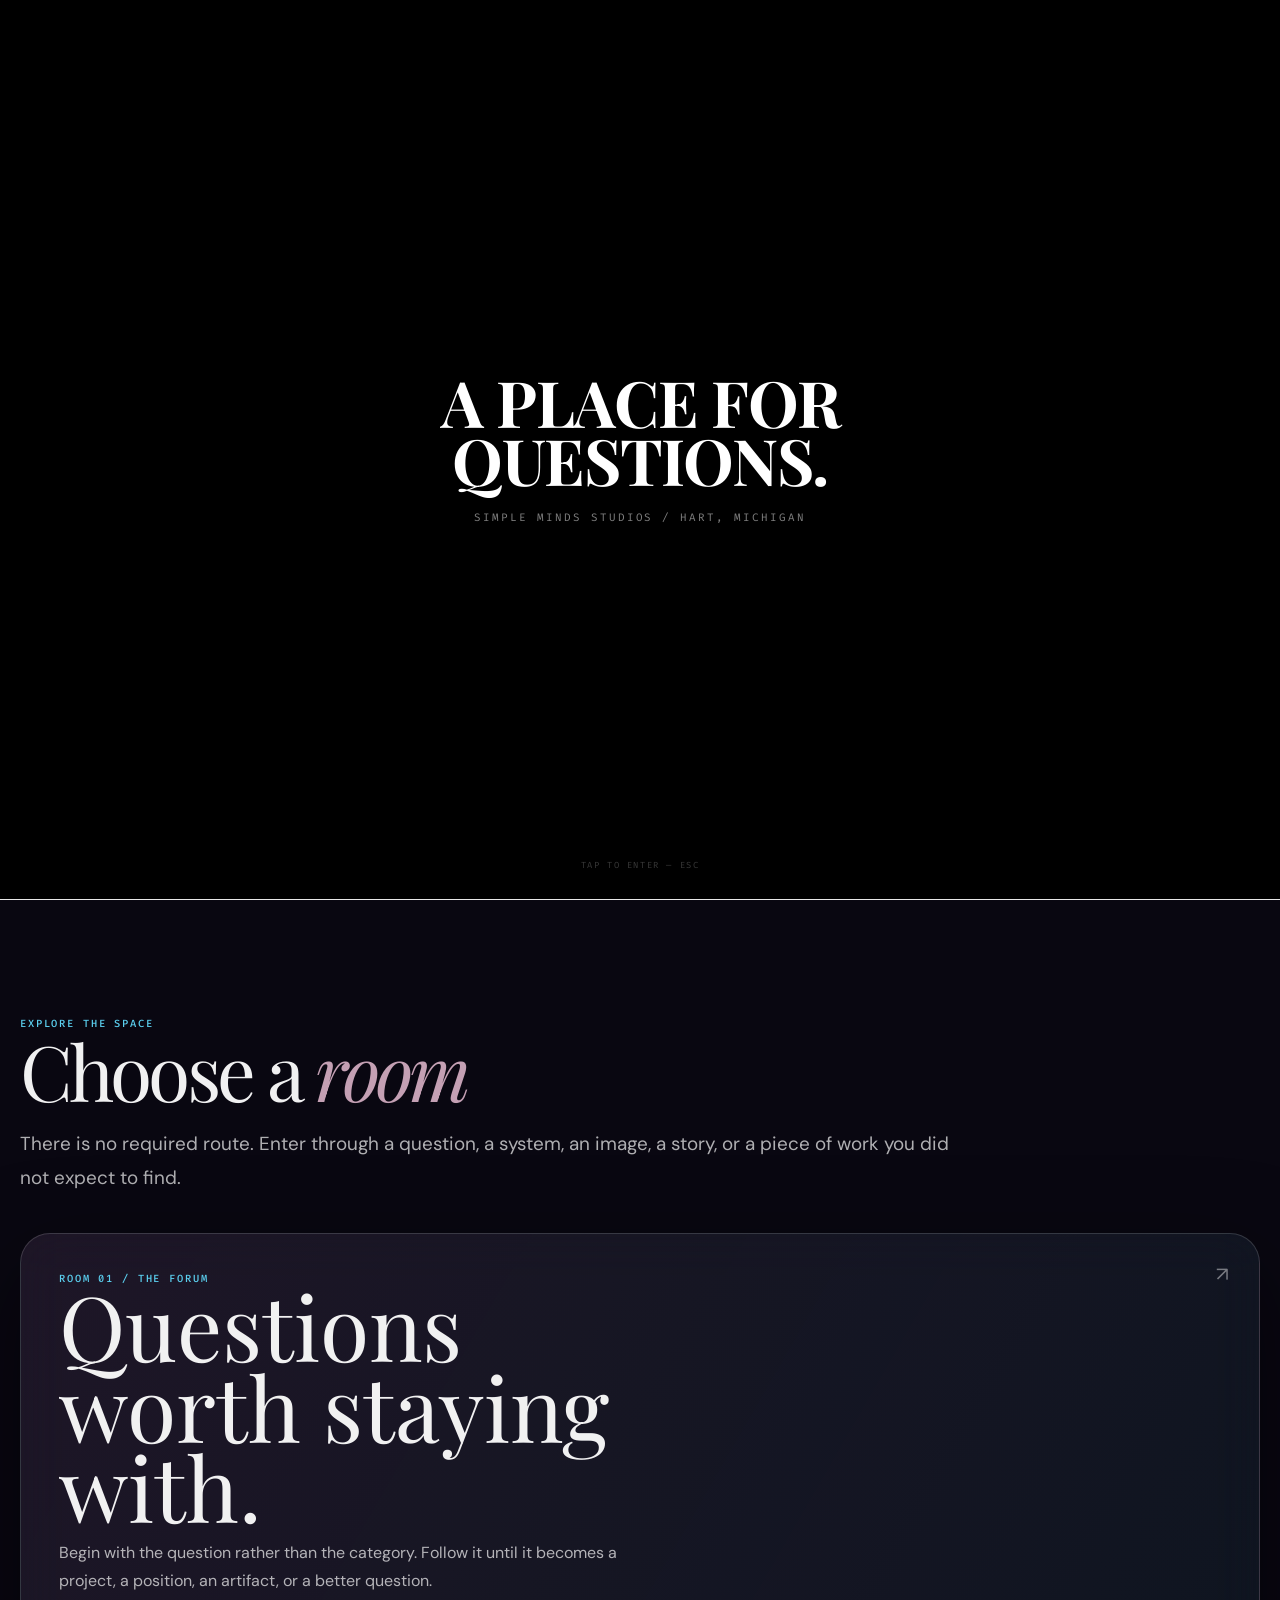
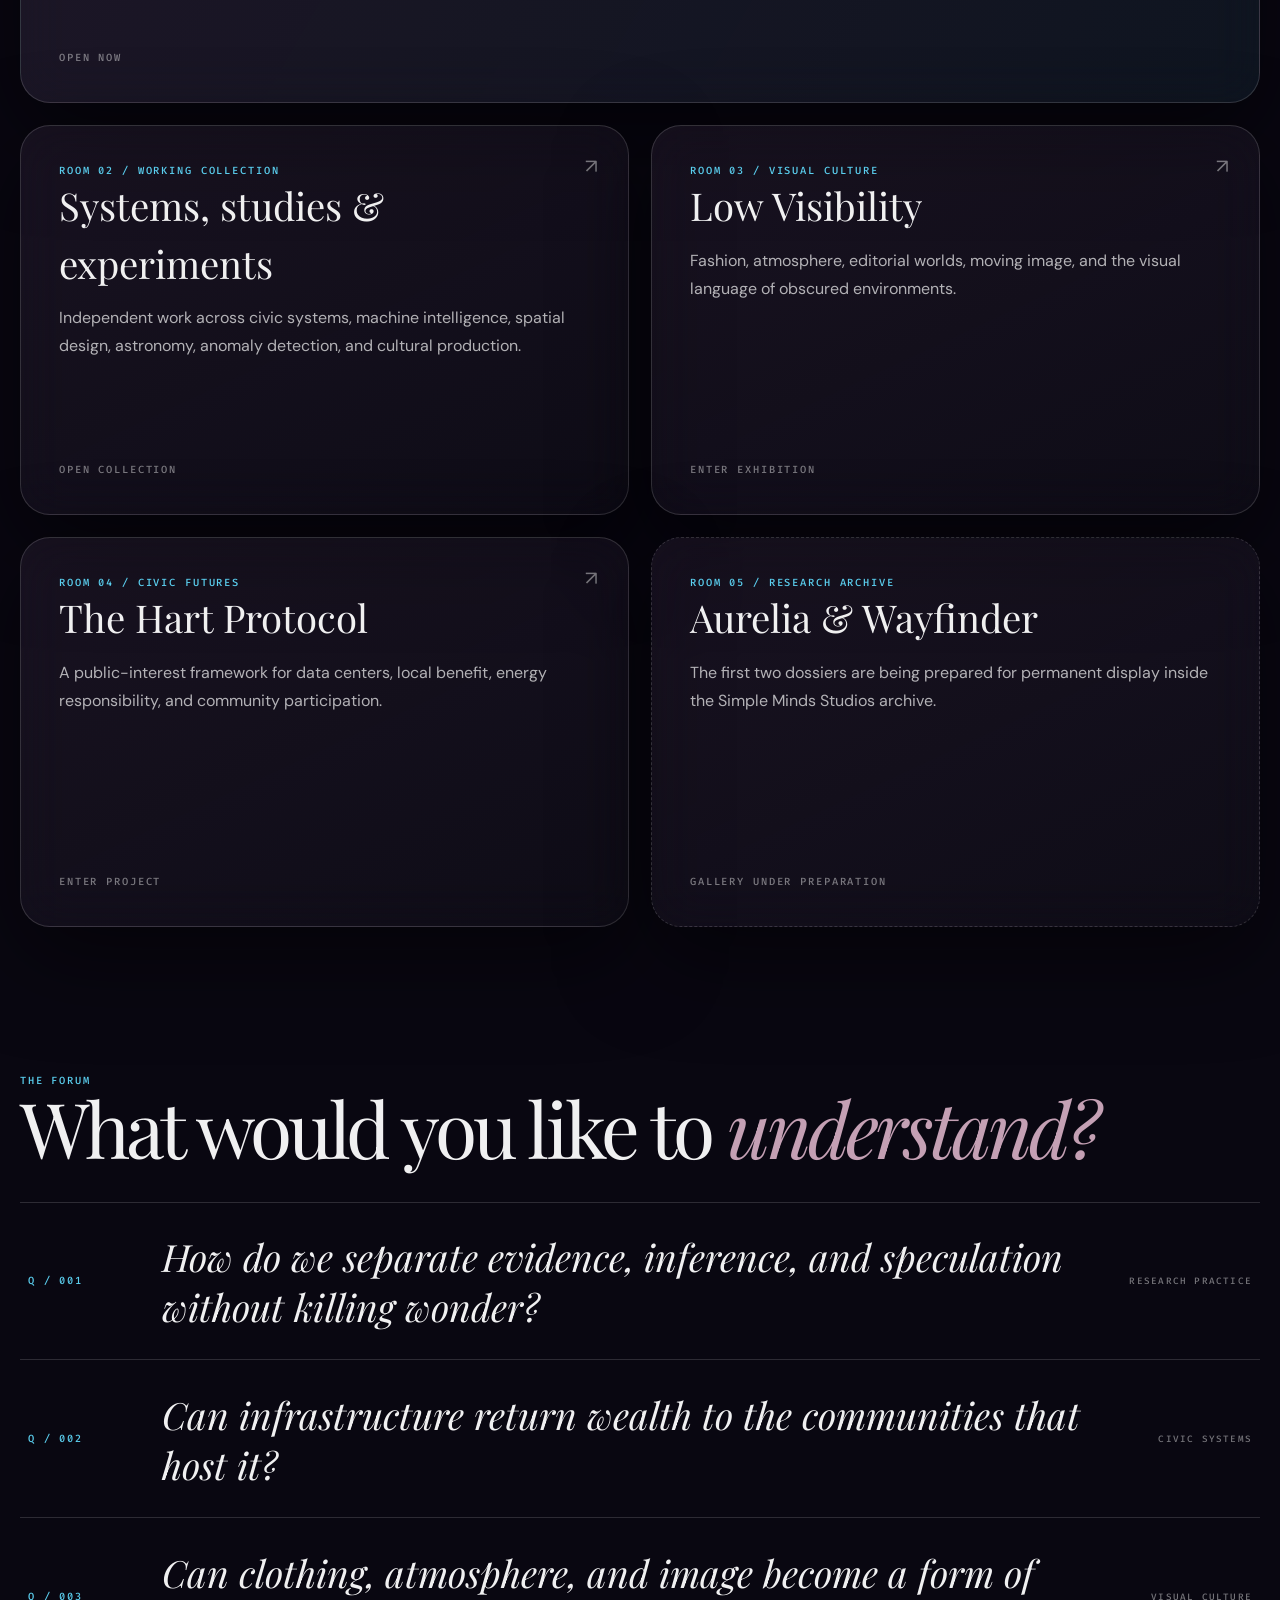
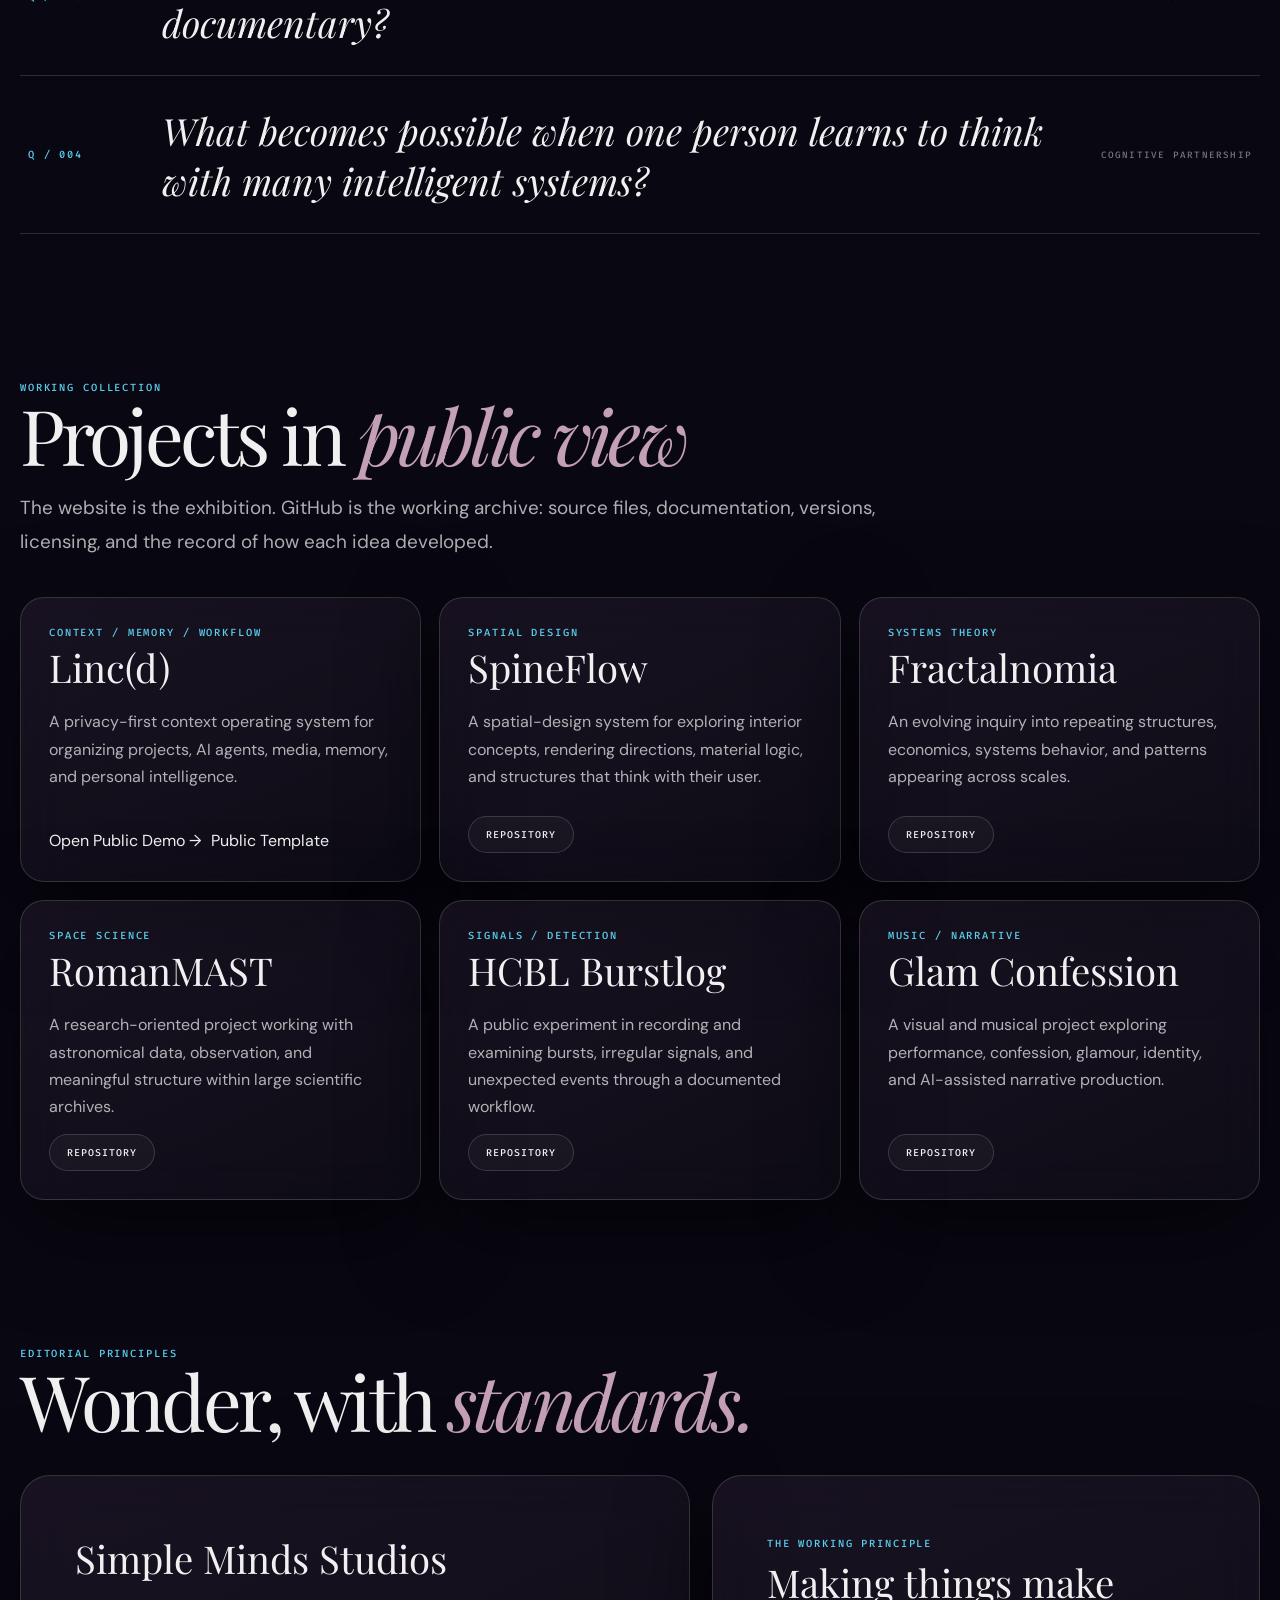
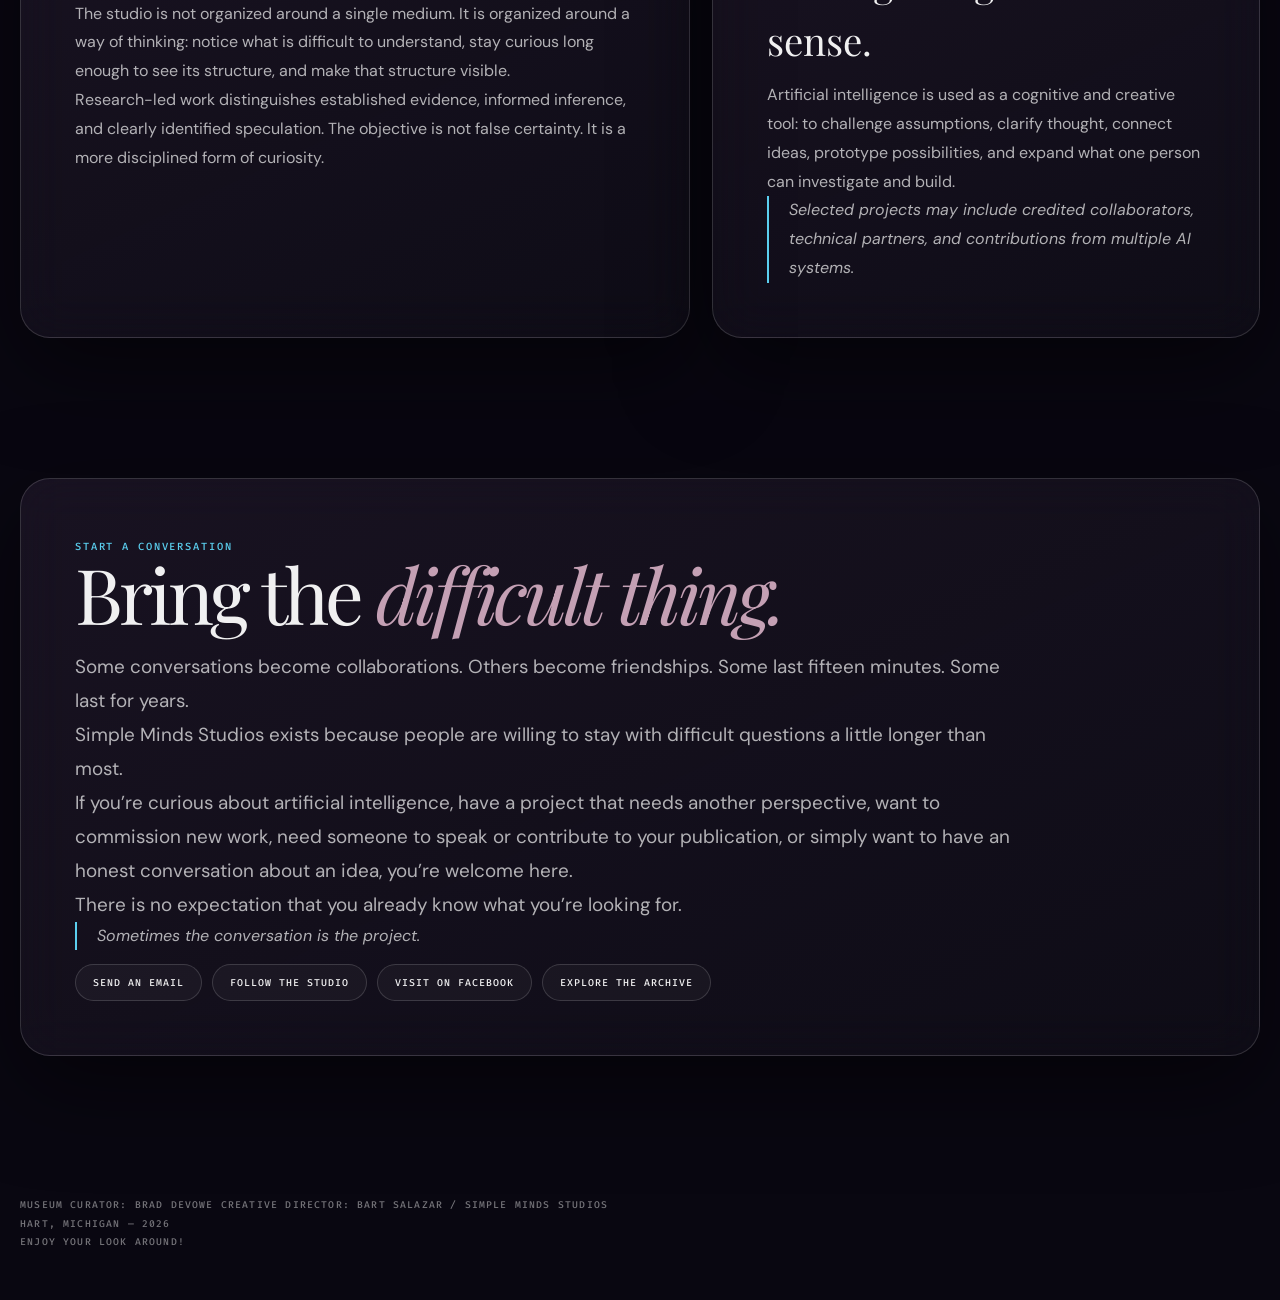
==== index.html @ 69ee6ad1 "Update index.html with new content and structure" ====
<!DOCTYPE html>
<html lang="en">
<head><style>
@font-face {
  font-family: "Optimistic";
  font-style: normal;
  font-weight: 400 600;
  font-display: swap;
  src: url("/fonts/OptimisticAI_VF_Optimized.woff2") format("woff2");
}
@font-face {
  font-family: "Optimistic Mono";
  font-style: normal;
  font-weight: 400;
  font-display: swap;
  src: url("/fonts/OptimisticMono_W_TextRegular.woff2") format("woff2");
}
:where(html) {
  font-family: "Optimistic", system-ui, sans-serif;
}
:where(code, pre, kbd, samp) {
  font-family: "Optimistic Mono", ui-monospace, monospace;
}
</style>
  <meta charset="UTF-8">
  <meta name="viewport" content="width=device-width, initial-scale=1">
  <title>Simple Minds Studios — An Environment for Asking Questions</title>
  <style>*,:after,:before{--tw-border-spacing-x:0;--tw-border-spacing-y:0;--tw-translate-x:0;--tw-translate-y:0;--tw-rotate:0;--tw-skew-x:0;--tw-skew-y:0;--tw-scale-x:1;--tw-scale-y:1;--tw-pan-x: ;--tw-pan-y: ;--tw-pinch-zoom: ;--tw-scroll-snap-strictness:proximity;--tw-gradient-from-position: ;--tw-gradient-via-position: ;--tw-gradient-to-position: ;--tw-ordinal: ;--tw-slashed-zero: ;--tw-numeric-figure: ;--tw-numeric-spacing: ;--tw-numeric-fraction: ;--tw-ring-inset: ;--tw-ring-offset-width:0px;--tw-ring-offset-color:#fff;--tw-ring-color:rgba(59,130,246,.5);--tw-ring-offset-shadow:0 0 #0000;--tw-ring-shadow:0 0 #0000;--tw-shadow:0 0 #0000;--tw-shadow-colored:0 0 #0000;--tw-blur: ;--tw-brightness: ;--tw-contrast: ;--tw-grayscale: ;--tw-hue-rotate: ;--tw-invert: ;--tw-saturate: ;--tw-sepia: ;--tw-drop-shadow: ;--tw-backdrop-blur: ;--tw-backdrop-brightness: ;--tw-backdrop-contrast: ;--tw-backdrop-grayscale: ;--tw-backdrop-hue-rotate: ;--tw-backdrop-invert: ;--tw-backdrop-opacity: ;--tw-backdrop-saturate: ;--tw-backdrop-sepia: ;--tw-contain-size: ;--tw-contain-layout: ;--tw-contain-paint: ;--tw-contain-style: }::backdrop{--tw-border-spacing-x:0;--tw-border-spacing-y:0;--tw-translate-x:0;--tw-translate-y:0;--tw-rotate:0;--tw-skew-x:0;--tw-skew-y:0;--tw-scale-x:1;--tw-scale-y:1;--tw-pan-x: ;--tw-pan-y: ;--tw-pinch-zoom: ;--tw-scroll-snap-strictness:proximity;--tw-gradient-from-position: ;--tw-gradient-via-position: ;--tw-gradient-to-position: ;--tw-ordinal: ;--tw-slashed-zero: ;--tw-numeric-figure: ;--tw-numeric-spacing: ;--tw-numeric-fraction: ;--tw-ring-inset: ;--tw-ring-offset-width:0px;--tw-ring-offset-color:#fff;--tw-ring-color:rgba(59,130,246,.5);--tw-ring-offset-shadow:0 0 #0000;--tw-ring-shadow:0 0 #0000;--tw-shadow:0 0 #0000;--tw-shadow-colored:0 0 #0000;--tw-blur: ;--tw-brightness: ;--tw-contrast: ;--tw-grayscale: ;--tw-hue-rotate: ;--tw-invert: ;--tw-saturate: ;--tw-sepia: ;--tw-drop-shadow: ;--tw-backdrop-blur: ;--tw-backdrop-brightness: ;--tw-backdrop-contrast: ;--tw-backdrop-grayscale: ;--tw-backdrop-hue-rotate: ;--tw-backdrop-invert: ;--tw-backdrop-opacity: ;--tw-backdrop-saturate: ;--tw-backdrop-sepia: ;--tw-contain-size: ;--tw-contain-layout: ;--tw-contain-paint: ;--tw-contain-style: }/*! tailwindcss v3.4.18 | MIT License | https://tailwindcss.com*/*,:after,:before{box-sizing:border-box;border:0 solid #e5e7eb}:after,:before{--tw-content:""}:host,html{line-height:1.5;-webkit-text-size-adjust:100%;-moz-tab-size:4;-o-tab-size:4;tab-size:4;font-family:ui-sans-serif,system-ui,sans-serif,Apple Color Emoji,Segoe UI Emoji,Segoe UI Symbol,Noto Color Emoji;font-feature-settings:normal;font-variation-settings:normal;-webkit-tap-highlight-color:transparent}body{line-height:inherit}hr{height:0;color:inherit;border-top-width:1px}abbr:where([title]){-webkit-text-decoration:underline dotted;text-decoration:underline dotted}h1,h2,h3,h4,h5,h6{font-size:inherit;font-weight:inherit}a{color:inherit;text-decoration:inherit}b,strong{font-weight:bolder}code,kbd,pre,samp{font-family:ui-monospace,SFMono-Regular,Menlo,Monaco,Consolas,Liberation Mono,Courier New,monospace;font-feature-settings:normal;font-variation-settings:normal;font-size:1em}small{font-size:80%}sub,sup{font-size:75%;line-height:0;position:relative;vertical-align:baseline}sub{bottom:-.25em}sup{top:-.5em}table{text-indent:0;border-color:inherit;border-collapse:collapse}button,input,optgroup,select,textarea{font-family:inherit;font-feature-settings:inherit;font-variation-settings:inherit;font-size:100%;font-weight:inherit;line-height:inherit;letter-spacing:inherit;color:inherit;margin:0;padding:0}button,select{text-transform:none}button,input:where([type=button]),input:where([type=reset]),input:where([type=submit]){-webkit-appearance:button;background-color:transparent;background-image:none}:-moz-focusring{outline:auto}:-moz-ui-invalid{box-shadow:none}progress{vertical-align:baseline}::-webkit-inner-spin-button,::-webkit-outer-spin-button{height:auto}[type=search]{-webkit-appearance:textfield;outline-offset:-2px}::-webkit-search-decoration{-webkit-appearance:none}::-webkit-file-upload-button{-webkit-appearance:button;font:inherit}summary{display:list-item}blockquote,dd,dl,figure,h1,h2,h3,h4,h5,h6,hr,p,pre{margin:0}fieldset{margin:0}fieldset,legend{padding:0}menu,ol,ul{list-style:none;margin:0;padding:0}dialog{padding:0}textarea{resize:vertical}input::-moz-placeholder,textarea::-moz-placeholder{opacity:1;color:#9ca3af}input::placeholder,textarea::placeholder{opacity:1;color:#9ca3af}[role=button],button{cursor:pointer}:disabled{cursor:default}audio,canvas,embed,iframe,img,object,svg,video{display:block;vertical-align:middle}img,video{max-width:100%;height:auto}[hidden]:where(:not([hidden=until-found])){display:none}.visible{visibility:visible}.fixed{position:fixed}.flex{display:flex}.hidden{display:none}.transform{transform:translate(var(--tw-translate-x),var(--tw-translate-y)) rotate(var(--tw-rotate)) skewX(var(--tw-skew-x)) skewY(var(--tw-skew-y)) scaleX(var(--tw-scale-x)) scaleY(var(--tw-scale-y))}.ease-in-out{transition-timing-function:cubic-bezier(.4,0,.2,1)}#root,body,html{min-height:100%}body{margin:0;font-family:Inter,ui-sans-serif,system-ui,-apple-system,BlinkMacSystemFont,Segoe UI,sans-serif}[role=button]:not([aria-disabled=true]),button:not(:disabled),label[for],select:not(:disabled),summary{cursor:pointer}</style>
<meta name="description" content="A living cultural space for research, design, film, fashion, music, civic imagination, and the ideas that become more interesting when we stay with them."><meta name="theme-color" content="#0E0E0E"><link rel="canonical" href="https://simplemindsstudios.com/"><meta property="og:title" content="Simple Minds Studios — An Environment for Asking Questions"><meta property="og:description" content="A living cultural space for research, design, film, fashion, music, civic imagination, and the ideas that become more interesting when we stay with them."><meta property="og:image" content="https://simplemindsstudios.github.io/images/social-preview.PNG"><meta property="og:url" content="https://simplemindsstudios.com/"><link rel="stylesheet" href="https://fonts.googleapis.com/css2?family=Playfair+Display:ital,wght@0,400;0,700;0,900;1,400&amp;family=DM+Sans:wght@300;400;500;600;700&amp;family=Fira+Code:wght@400;500&amp;display=swap"></head>
  <script async src="https://www.googletagmanager.com/gtag/js?id=G-8QL1DX6CTL"></script>
<script>
  window.dataLayer = window.dataLayer || [];
  function gtag(){dataLayer.push(arguments);}
  gtag('js', new Date());

  gtag('config', 'G-8QL1DX6CTL');
</script>
  <body>
  <div id="root"></div>
  
  <script type="module">var $c=Object.create;var{getPrototypeOf:Qc,defineProperty:Ll,getOwnPropertyNames:Hc}=Object;var Kc=Object.prototype.hasOwnProperty;var vn=(e,n,t)=>{t=e!=null?$c(Qc(e)):{};let r=n||!e||!e.__esModule?Ll(t,"default",{value:e,enumerable:!0}):t;for(let l of Hc(e))if(!Kc.call(r,l))Ll(r,l,{get:()=>e[l],enumerable:!0});return r};var ir=(e,n)=>()=>(n||e((n={exports:{}}).exports,n),n.exports);var Yc=(e,n)=>{for(var t in n)Ll(e,t,{get:n[t],enumerable:!0,configurable:!0,set:(r)=>n[t]=()=>r})};var Xc=(e,n)=>()=>(e&&(n=e(e=0)),n);var ft=ir((cf)=>{var ct=Symbol.for("react.element"),Gc=Symbol.for("react.portal"),Zc=Symbol.for("react.fragment"),Jc=Symbol.for("react.strict_mode"),qc=Symbol.for("react.profiler"),jc=Symbol.for("react.provider"),bc=Symbol.for("react.context"),ef=Symbol.for("react.forward_ref"),nf=Symbol.for("react.suspense"),tf=Symbol.for("react.memo"),rf=Symbol.for("react.lazy"),ei=Symbol.iterator;function lf(e){if(e===null||typeof e!=="object")return null;return e=ei&&e[ei]||e["@@iterator"],typeof e==="function"?e:null}var ri={isMounted:function(){return!1},enqueueForceUpdate:function(){},enqueueReplaceState:function(){},enqueueSetState:function(){}},li=Object.assign,oi={};function In(e,n,t){this.props=e,this.context=n,this.refs=oi,this.updater=t||ri}In.prototype.isReactComponent={};In.prototype.setState=function(e,n){if(typeof e!=="object"&&typeof e!=="function"&&e!=null)throw Error("setState(...): takes an object of state variables to update or a function which returns an object of state variables.");this.updater.enqueueSetState(this,e,n,"setState")};In.prototype.forceUpdate=function(e){this.updater.enqueueForceUpdate(this,e,"forceUpdate")};function ui(){}ui.prototype=In.prototype;function Rl(e,n,t){this.props=e,this.context=n,this.refs=oi,this.updater=t||ri}var Ml=Rl.prototype=new ui;Ml.constructor=Rl;li(Ml,In.prototype);Ml.isPureReactComponent=!0;var ni=Array.isArray,ii=Object.prototype.hasOwnProperty,Il={current:null},si={key:!0,ref:!0,__self:!0,__source:!0};function ai(e,n,t){var r,l={},o=null,u=null;if(n!=null)for(r in n.ref!==void 0&&(u=n.ref),n.key!==void 0&&(o=""+n.key),n)ii.call(n,r)&&!si.hasOwnProperty(r)&&(l[r]=n[r]);var i=arguments.length-2;if(i===1)l.children=t;else if(1<i){for(var s=Array(i),c=0;c<i;c++)s[c]=arguments[c+2];l.children=s}if(e&&e.defaultProps)for(r in i=e.defaultProps,i)l[r]===void 0&&(l[r]=i[r]);return{$$typeof:ct,type:e,key:o,ref:u,props:l,_owner:Il.current}}function of(e,n){return{$$typeof:ct,type:e.type,key:n,ref:e.ref,props:e.props,_owner:e._owner}}function Ol(e){return typeof e==="object"&&e!==null&&e.$$typeof===ct}function uf(e){var n={"=":"=0",":":"=2"};return"$"+e.replace(/[=:]/g,function(t){return n[t]})}var ti=/\/+/g;function xl(e,n){return typeof e==="object"&&e!==null&&e.key!=null?uf(""+e.key):n.toString(36)}function ar(e,n,t,r,l){var o=typeof e;if(o==="undefined"||o==="boolean")e=null;var u=!1;if(e===null)u=!0;else switch(o){case"string":case"number":u=!0;break;case"object":switch(e.$$typeof){case ct:case Gc:u=!0}}if(u)return u=e,l=l(u),e=r===""?"."+xl(u,0):r,ni(l)?(t="",e!=null&&(t=e.replace(ti,"$&/")+"/"),ar(l,n,t,"",function(c){return c})):l!=null&&(Ol(l)&&(l=of(l,t+(!l.key||u&&u.key===l.key?"":(""+l.key).replace(ti,"$&/")+"/")+e)),n.push(l)),1;if(u=0,r=r===""?".":r+":",ni(e))for(var i=0;i<e.length;i++){o=e[i];var s=r+xl(o,i);u+=ar(o,n,t,s,l)}else if(s=lf(e),typeof s==="function")for(e=s.call(e),i=0;!(o=e.next()).done;)o=o.value,s=r+xl(o,i++),u+=ar(o,n,t,s,l);else if(o==="object")throw n=String(e),Error("Objects are not valid as a React child (found: "+(n==="[object Object]"?"object with keys {"+Object.keys(e).join(", ")+"}":n)+"). If you meant to render a collection of children, use an array instead.");return u}function sr(e,n,t){if(e==null)return e;var r=[],l=0;return ar(e,r,"","",function(o){return n.call(t,o,l++)}),r}function sf(e){if(e._status===-1){var n=e._result;n=n(),n.then(function(t){if(e._status===0||e._status===-1)e._status=1,e._result=t},function(t){if(e._status===0||e._status===-1)e._status=2,e._result=t}),e._status===-1&&(e._status=0,e._result=n)}if(e._status===1)return e._result.default;throw e._result}var te={current:null},cr={transition:null},af={ReactCurrentDispatcher:te,ReactCurrentBatchConfig:cr,ReactCurrentOwner:Il};function ci(){throw Error("act(...) is not supported in production builds of React.")}cf.Children={map:sr,forEach:function(e,n,t){sr(e,function(){n.apply(this,arguments)},t)},count:function(e){var n=0;return sr(e,function(){n++}),n},toArray:function(e){return sr(e,function(n){return n})||[]},only:function(e){if(!Ol(e))throw Error("React.Children.only expected to receive a single React element child.");return e}};cf.Component=In;cf.Fragment=Zc;cf.Profiler=qc;cf.PureComponent=Rl;cf.StrictMode=Jc;cf.Suspense=nf;cf.__SECRET_INTERNALS_DO_NOT_USE_OR_YOU_WILL_BE_FIRED=af;cf.act=ci;cf.cloneElement=function(e,n,t){if(e===null||e===void 0)throw Error("React.cloneElement(...): The argument must be a React element, but you passed "+e+".");var r=li({},e.props),l=e.key,o=e.ref,u=e._owner;if(n!=null){if(n.ref!==void 0&&(o=n.ref,u=Il.current),n.key!==void 0&&(l=""+n.key),e.type&&e.type.defaultProps)var i=e.type.defaultProps;for(s in n)ii.call(n,s)&&!si.hasOwnProperty(s)&&(r[s]=n[s]===void 0&&i!==void 0?i[s]:n[s])}var s=arguments.length-2;if(s===1)r.children=t;else if(1<s){i=Array(s);for(var c=0;c<s;c++)i[c]=arguments[c+2];r.children=i}return{$$typeof:ct,type:e.type,key:l,ref:o,props:r,_owner:u}};cf.createContext=function(e){return e={$$typeof:bc,_currentValue:e,_currentValue2:e,_threadCount:0,Provider:null,Consumer:null,_defaultValue:null,_globalName:null},e.Provider={$$typeof:jc,_context:e},e.Consumer=e};cf.createElement=ai;cf.createFactory=function(e){var n=ai.bind(null,e);return n.type=e,n};cf.createRef=function(){return{current:null}};cf.forwardRef=function(e){return{$$typeof:ef,render:e}};cf.isValidElement=Ol;cf.lazy=function(e){return{$$typeof:rf,_payload:{_status:-1,_result:e},_init:sf}};cf.memo=function(e,n){return{$$typeof:tf,type:e,compare:n===void 0?null:n}};cf.startTransition=function(e){var n=cr.transition;cr.transition={};try{e()}finally{cr.transition=n}};cf.unstable_act=ci;cf.useCallback=function(e,n){return te.current.useCallback(e,n)};cf.useContext=function(e){return te.current.useContext(e)};cf.useDebugValue=function(){};cf.useDeferredValue=function(e){return te.current.useDeferredValue(e)};cf.useEffect=function(e,n){return te.current.useEffect(e,n)};cf.useId=function(){return te.current.useId()};cf.useImperativeHandle=function(e,n,t){return te.current.useImperativeHandle(e,n,t)};cf.useInsertionEffect=function(e,n){return te.current.useInsertionEffect(e,n)};cf.useLayoutEffect=function(e,n){return te.current.useLayoutEffect(e,n)};cf.useMemo=function(e,n){return te.current.useMemo(e,n)};cf.useReducer=function(e,n,t){return te.current.useReducer(e,n,t)};cf.useRef=function(e){return te.current.useRef(e)};cf.useState=function(e){return te.current.useState(e)};cf.useSyncExternalStore=function(e,n,t){return te.current.useSyncExternalStore(e,n,t)};cf.useTransition=function(){return te.current.useTransition()};cf.version="18.3.1"});var yi=ir((Gf)=>{function Dl(e,n){var t=e.length;e.push(n);e:for(;0<t;){var r=t-1>>>1,l=e[r];if(0<fr(l,n))e[r]=n,e[t]=l,t=r;else break e}}function Ee(e){return e.length===0?null:e[0]}function hr(e){if(e.length===0)return null;var n=e[0],t=e.pop();if(t!==n){e[0]=t;e:for(var r=0,l=e.length,o=l>>>1;r<o;){var u=2*(r+1)-1,i=e[u],s=u+1,c=e[s];if(0>fr(i,t))s<l&&0>fr(c,i)?(e[r]=c,e[s]=t,r=s):(e[r]=i,e[u]=t,r=u);else if(s<l&&0>fr(c,t))e[r]=c,e[s]=t,r=s;else break e}}return n}function fr(e,n){var t=e.sortIndex-n.sortIndex;return t!==0?t:e.id-n.id}if(typeof performance==="object"&&typeof performance.now==="function")Ul=performance,Gf.unstable_now=function(){return Ul.now()};else dr=Date,Vl=dr.now(),Gf.unstable_now=function(){return dr.now()-Vl};var Ul,dr,Vl,xe=[],Ge=[],Xf=1,he=null,q=3,vr=!1,yn=!1,pt=!1,di=typeof setTimeout==="function"?setTimeout:null,pi=typeof clearTimeout==="function"?clearTimeout:null,fi=typeof setImmediate<"u"?setImmediate:null;typeof navigator<"u"&&navigator.scheduling!==void 0&&navigator.scheduling.isInputPending!==void 0&&navigator.scheduling.isInputPending.bind(navigator.scheduling);function Al(e){for(var n=Ee(Ge);n!==null;){if(n.callback===null)hr(Ge);else if(n.startTime<=e)hr(Ge),n.sortIndex=n.expirationTime,Dl(xe,n);else break;n=Ee(Ge)}}function Wl(e){if(pt=!1,Al(e),!yn)if(Ee(xe)!==null)yn=!0,Ql($l);else{var n=Ee(Ge);n!==null&&Hl(Wl,n.startTime-e)}}function $l(e,n){yn=!1,pt&&(pt=!1,pi(mt),mt=-1),vr=!0;var t=q;try{Al(n);for(he=Ee(xe);he!==null&&(!(he.expirationTime>n)||e&&!vi());){var r=he.callback;if(typeof r==="function"){he.callback=null,q=he.priorityLevel;var l=r(he.expirationTime<=n);n=Gf.unstable_now(),typeof l==="function"?he.callback=l:he===Ee(xe)&&hr(xe),Al(n)}else hr(xe);he=Ee(xe)}if(he!==null)var o=!0;else{var u=Ee(Ge);u!==null&&Hl(Wl,u.startTime-n),o=!1}return o}finally{he=null,q=t,vr=!1}}var yr=!1,pr=null,mt=-1,mi=5,hi=-1;function vi(){return Gf.unstable_now()-hi<mi?!1:!0}function Fl(){if(pr!==null){var e=Gf.unstable_now();hi=e;var n=!0;try{n=pr(!0,e)}finally{n?dt():(yr=!1,pr=null)}}else yr=!1}var dt;if(typeof fi==="function")dt=function(){fi(Fl)};else if(typeof MessageChannel<"u")mr=new MessageChannel,Bl=mr.port2,mr.port1.onmessage=Fl,dt=function(){Bl.postMessage(null)};else dt=function(){di(Fl,0)};var mr,Bl;function Ql(e){pr=e,yr||(yr=!0,dt())}function Hl(e,n){mt=di(function(){e(Gf.unstable_now())},n)}Gf.unstable_IdlePriority=5;Gf.unstable_ImmediatePriority=1;Gf.unstable_LowPriority=4;Gf.unstable_NormalPriority=3;Gf.unstable_Profiling=null;Gf.unstable_UserBlockingPriority=2;Gf.unstable_cancelCallback=function(e){e.callback=null};Gf.unstable_continueExecution=function(){yn||vr||(yn=!0,Ql($l))};Gf.unstable_forceFrameRate=function(e){0>e||125<e?console.error("forceFrameRate takes a positive int between 0 and 125, forcing frame rates higher than 125 fps is not supported"):mi=0<e?Math.floor(1000/e):5};Gf.unstable_getCurrentPriorityLevel=function(){return q};Gf.unstable_getFirstCallbackNode=function(){return Ee(xe)};Gf.unstable_next=function(e){switch(q){case 1:case 2:case 3:var n=3;break;default:n=q}var t=q;q=n;try{return e()}finally{q=t}};Gf.unstable_pauseExecution=function(){};Gf.unstable_requestPaint=function(){};Gf.unstable_runWithPriority=function(e,n){switch(e){case 1:case 2:case 3:case 4:case 5:break;default:e=3}var t=q;q=e;try{return n()}finally{q=t}};Gf.unstable_scheduleCallback=function(e,n,t){var r=Gf.unstable_now();switch(typeof t==="object"&&t!==null?(t=t.delay,t=typeof t==="number"&&0<t?r+t:r):t=r,e){case 1:var l=-1;break;case 2:l=250;break;case 5:l=1073741823;break;case 4:l=1e4;break;default:l=5000}return l=t+l,e={id:Xf++,callback:n,priorityLevel:e,startTime:t,expirationTime:l,sortIndex:-1},t>r?(e.sortIndex=t,Dl(Ge,e),Ee(xe)===null&&e===Ee(Ge)&&(pt?(pi(mt),mt=-1):pt=!0,Hl(Wl,t-r))):(e.sortIndex=l,Dl(xe,e),yn||vr||(yn=!0,Ql($l))),e};Gf.unstable_shouldYield=vi;Gf.unstable_wrapCallback=function(e){var n=q;return function(){var t=q;q=n;try{return e.apply(this,arguments)}finally{q=t}}}});var qu={};Yc(qu,{version:()=>Rc,unstable_renderSubtreeIntoContainer:()=>xc,unstable_batchedUpdates:()=>Lc,unmountComponentAtNode:()=>Tc,render:()=>zc,hydrateRoot:()=>Pc,hydrate:()=>Nc,flushSync:()=>_c,findDOMNode:()=>Cc,createRoot:()=>Ec,createPortal:()=>kc,__SECRET_INTERNALS_DO_NOT_USE_OR_YOU_WILL_BE_FIRED:()=>Sc});function y(e){for(var n="https://reactjs.org/docs/error-decoder.html?invariant="+e,t=1;t<arguments.length;t++)n+="&args[]="+encodeURIComponent(arguments[t]);return"Minified React error #"+e+"; visit "+n+" for the full message or use the non-minified dev environment for full errors and additional helpful warnings."}function Rn(e,n){nt(e,n),nt(e+"Capture",n)}function nt(e,n){At[e]=n;for(e=0;e<n.length;e++)Cs.add(n[e])}function md(e){if(po.call(wi,e))return!0;if(po.call(gi,e))return!1;if(pd.test(e))return wi[e]=!0;return gi[e]=!0,!1}function hd(e,n,t,r){if(t!==null&&t.type===0)return!1;switch(typeof n){case"function":case"symbol":return!0;case"boolean":if(r)return!1;if(t!==null)return!t.acceptsBooleans;return e=e.toLowerCase().slice(0,5),e!=="data-"&&e!=="aria-";default:return!1}}function vd(e,n,t,r){if(n===null||typeof n>"u"||hd(e,n,t,r))return!0;if(r)return!1;if(t!==null)switch(t.type){case 3:return!n;case 4:return n===!1;case 5:return isNaN(n);case 6:return isNaN(n)||1>n}return!1}function oe(e,n,t,r,l,o,u){this.acceptsBooleans=n===2||n===3||n===4,this.attributeName=r,this.attributeNamespace=l,this.mustUseProperty=t,this.propertyName=e,this.type=n,this.sanitizeURL=o,this.removeEmptyString=u}function su(e){return e[1].toUpperCase()}function au(e,n,t,r){var l=J.hasOwnProperty(n)?J[n]:null;if(l!==null?l.type!==0:r||!(2<n.length)||n[0]!=="o"&&n[0]!=="O"||n[1]!=="n"&&n[1]!=="N")vd(n,t,l,r)&&(t=null),r||l===null?md(n)&&(t===null?e.removeAttribute(n):e.setAttribute(n,""+t)):l.mustUseProperty?e[l.propertyName]=t===null?l.type===3?!1:"":t:(n=l.attributeName,r=l.attributeNamespace,t===null?e.removeAttribute(n):(l=l.type,t=l===3||l===4&&t===!0?"":""+t,r?e.setAttributeNS(r,n,t):e.setAttribute(n,t)))}function ht(e){if(e===null||typeof e!=="object")return null;return e=Si&&e[Si]||e["@@iterator"],typeof e==="function"?e:null}function Et(e){if(Kl===void 0)try{throw Error()}catch(t){var n=t.stack.trim().match(/\n( *(at )?)/);Kl=n&&n[1]||""}return`
`+Kl+e}function Xl(e,n){if(!e||Yl)return"";Yl=!0;var t=Error.prepareStackTrace;Error.prepareStackTrace=void 0;try{if(n)if(n=function(){throw Error()},Object.defineProperty(n.prototype,"props",{set:function(){throw Error()}}),typeof Reflect==="object"&&Reflect.construct){try{Reflect.construct(n,[])}catch(c){var r=c}Reflect.construct(e,[],n)}else{try{n.call()}catch(c){r=c}e.call(n.prototype)}else{try{throw Error()}catch(c){r=c}e()}}catch(c){if(c&&r&&typeof c.stack==="string"){for(var l=c.stack.split(`
`),o=r.stack.split(`
`),u=l.length-1,i=o.length-1;1<=u&&0<=i&&l[u]!==o[i];)i--;for(;1<=u&&0<=i;u--,i--)if(l[u]!==o[i]){if(u!==1||i!==1)do if(u--,i--,0>i||l[u]!==o[i]){var s=`
`+l[u].replace(" at new "," at ");return e.displayName&&s.includes("<anonymous>")&&(s=s.replace("<anonymous>",e.displayName)),s}while(1<=u&&0<=i);break}}}finally{Yl=!1,Error.prepareStackTrace=t}return(e=e?e.displayName||e.name:"")?Et(e):""}function yd(e){switch(e.tag){case 5:return Et(e.type);case 16:return Et("Lazy");case 13:return Et("Suspense");case 19:return Et("SuspenseList");case 0:case 2:case 15:return e=Xl(e.type,!1),e;case 11:return e=Xl(e.type.render,!1),e;case 1:return e=Xl(e.type,!0),e;default:return""}}function yo(e){if(e==null)return null;if(typeof e==="function")return e.displayName||e.name||null;if(typeof e==="string")return e;switch(e){case Vn:return"Fragment";case Un:return"Portal";case mo:return"Profiler";case cu:return"StrictMode";case ho:return"Suspense";case vo:return"SuspenseList"}if(typeof e==="object")switch(e.$$typeof){case Ns:return(e.displayName||"Context")+".Consumer";case _s:return(e._context.displayName||"Context")+".Provider";case fu:var n=e.render;return e=e.displayName,e||(e=n.displayName||n.name||"",e=e!==""?"ForwardRef("+e+")":"ForwardRef"),e;case du:return n=e.displayName||null,n!==null?n:yo(e.type)||"Memo";case Je:n=e._payload,e=e._init;try{return yo(e(n))}catch(t){}}return null}function gd(e){var n=e.type;switch(e.tag){case 24:return"Cache";case 9:return(n.displayName||"Context")+".Consumer";case 10:return(n._context.displayName||"Context")+".Provider";case 18:return"DehydratedFragment";case 11:return e=n.render,e=e.displayName||e.name||"",n.displayName||(e!==""?"ForwardRef("+e+")":"ForwardRef");case 7:return"Fragment";case 5:return n;case 4:return"Portal";case 3:return"Root";case 6:return"Text";case 16:return yo(n);case 8:return n===cu?"StrictMode":"Mode";case 22:return"Offscreen";case 12:return"Profiler";case 21:return"Scope";case 13:return"Suspense";case 19:return"SuspenseList";case 25:return"TracingMarker";case 1:case 0:case 17:case 2:case 14:case 15:if(typeof n==="function")return n.displayName||n.name||null;if(typeof n==="string")return n}return null}function fn(e){switch(typeof e){case"boolean":case"number":case"string":case"undefined":return e;case"object":return e;default:return""}}function zs(e){var n=e.type;return(e=e.nodeName)&&e.toLowerCase()==="input"&&(n==="checkbox"||n==="radio")}function wd(e){var n=zs(e)?"checked":"value",t=Object.getOwnPropertyDescriptor(e.constructor.prototype,n),r=""+e[n];if(!e.hasOwnProperty(n)&&typeof t<"u"&&typeof t.get==="function"&&typeof t.set==="function"){var{get:l,set:o}=t;return Object.defineProperty(e,n,{configurable:!0,get:function(){return l.call(this)},set:function(u){r=""+u,o.call(this,u)}}),Object.defineProperty(e,n,{enumerable:t.enumerable}),{getValue:function(){return r},setValue:function(u){r=""+u},stopTracking:function(){e._valueTracker=null,delete e[n]}}}}function wr(e){e._valueTracker||(e._valueTracker=wd(e))}function Ts(e){if(!e)return!1;var n=e._valueTracker;if(!n)return!0;var t=n.getValue(),r="";return e&&(r=zs(e)?e.checked?"true":"false":e.value),e=r,e!==t?(n.setValue(e),!0):!1}function Hr(e){if(e=e||(typeof document<"u"?document:void 0),typeof e>"u")return null;try{return e.activeElement||e.body}catch(n){return e.body}}function go(e,n){var t=n.checked;return V({},n,{defaultChecked:void 0,defaultValue:void 0,value:void 0,checked:t!=null?t:e._wrapperState.initialChecked})}function ki(e,n){var t=n.defaultValue==null?"":n.defaultValue,r=n.checked!=null?n.checked:n.defaultChecked;t=fn(n.value!=null?n.value:t),e._wrapperState={initialChecked:r,initialValue:t,controlled:n.type==="checkbox"||n.type==="radio"?n.checked!=null:n.value!=null}}function Ls(e,n){n=n.checked,n!=null&&au(e,"checked",n,!1)}function wo(e,n){Ls(e,n);var t=fn(n.value),r=n.type;if(t!=null)if(r==="number"){if(t===0&&e.value===""||e.value!=t)e.value=""+t}else e.value!==""+t&&(e.value=""+t);else if(r==="submit"||r==="reset"){e.removeAttribute("value");return}n.hasOwnProperty("value")?So(e,n.type,t):n.hasOwnProperty("defaultValue")&&So(e,n.type,fn(n.defaultValue)),n.checked==null&&n.defaultChecked!=null&&(e.defaultChecked=!!n.defaultChecked)}function Ei(e,n,t){if(n.hasOwnProperty("value")||n.hasOwnProperty("defaultValue")){var r=n.type;if(!(r!=="submit"&&r!=="reset"||n.value!==void 0&&n.value!==null))return;n=""+e._wrapperState.initialValue,t||n===e.value||(e.value=n),e.defaultValue=n}t=e.name,t!==""&&(e.name=""),e.defaultChecked=!!e._wrapperState.initialChecked,t!==""&&(e.name=t)}function So(e,n,t){if(n!=="number"||Hr(e.ownerDocument)!==e)t==null?e.defaultValue=""+e._wrapperState.initialValue:e.defaultValue!==""+t&&(e.defaultValue=""+t)}function Zn(e,n,t,r){if(e=e.options,n){n={};for(var l=0;l<t.length;l++)n["$"+t[l]]=!0;for(t=0;t<e.length;t++)l=n.hasOwnProperty("$"+e[t].value),e[t].selected!==l&&(e[t].selected=l),l&&r&&(e[t].defaultSelected=!0)}else{t=""+fn(t),n=null;for(l=0;l<e.length;l++){if(e[l].value===t){e[l].selected=!0,r&&(e[l].defaultSelected=!0);return}n!==null||e[l].disabled||(n=e[l])}n!==null&&(n.selected=!0)}}function ko(e,n){if(n.dangerouslySetInnerHTML!=null)throw Error(y(91));return V({},n,{value:void 0,defaultValue:void 0,children:""+e._wrapperState.initialValue})}function Ci(e,n){var t=n.value;if(t==null){if(t=n.children,n=n.defaultValue,t!=null){if(n!=null)throw Error(y(92));if(Ct(t)){if(1<t.length)throw Error(y(93));t=t[0]}n=t}n==null&&(n=""),t=n}e._wrapperState={initialValue:fn(t)}}function xs(e,n){var t=fn(n.value),r=fn(n.defaultValue);t!=null&&(t=""+t,t!==e.value&&(e.value=t),n.defaultValue==null&&e.defaultValue!==t&&(e.defaultValue=t)),r!=null&&(e.defaultValue=""+r)}function _i(e){var n=e.textContent;n===e._wrapperState.initialValue&&n!==""&&n!==null&&(e.value=n)}function Rs(e){switch(e){case"svg":return"http://www.w3.org/2000/svg";case"math":return"http://www.w3.org/1998/Math/MathML";default:return"http://www.w3.org/1999/xhtml"}}function Eo(e,n){return e==null||e==="http://www.w3.org/1999/xhtml"?Rs(n):e==="http://www.w3.org/2000/svg"&&n==="foreignObject"?"http://www.w3.org/1999/xhtml":e}function Bt(e,n){if(n){var t=e.firstChild;if(t&&t===e.lastChild&&t.nodeType===3){t.nodeValue=n;return}}e.textContent=n}function Is(e,n,t){return n==null||typeof n==="boolean"||n===""?"":t||typeof n!=="number"||n===0||xt.hasOwnProperty(e)&&xt[e]?(""+n).trim():n+"px"}function Os(e,n){e=e.style;for(var t in n)if(n.hasOwnProperty(t)){var r=t.indexOf("--")===0,l=Is(t,n[t],r);t==="float"&&(t="cssFloat"),r?e.setProperty(t,l):e[t]=l}}function Co(e,n){if(n){if(kd[e]&&(n.children!=null||n.dangerouslySetInnerHTML!=null))throw Error(y(137,e));if(n.dangerouslySetInnerHTML!=null){if(n.children!=null)throw Error(y(60));if(typeof n.dangerouslySetInnerHTML!=="object"||!("__html"in n.dangerouslySetInnerHTML))throw Error(y(61))}if(n.style!=null&&typeof n.style!=="object")throw Error(y(62))}}function _o(e,n){if(e.indexOf("-")===-1)return typeof n.is==="string";switch(e){case"annotation-xml":case"color-profile":case"font-face":case"font-face-src":case"font-face-uri":case"font-face-format":case"font-face-name":case"missing-glyph":return!1;default:return!0}}function pu(e){return e=e.target||e.srcElement||window,e.correspondingUseElement&&(e=e.correspondingUseElement),e.nodeType===3?e.parentNode:e}function Ni(e){if(e=lr(e)){if(typeof Po!=="function")throw Error(y(280));var n=e.stateNode;n&&(n=gl(n),Po(e.stateNode,e.type,n))}}function Fs(e){Jn?qn?qn.push(e):qn=[e]:Jn=e}function Ds(){if(Jn){var e=Jn,n=qn;if(qn=Jn=null,Ni(e),n)for(e=0;e<n.length;e++)Ni(n[e])}}function Us(e,n){return e(n)}function Vs(){}function As(e,n,t){if(Gl)return e(n,t);Gl=!0;try{return Us(e,n,t)}finally{if(Gl=!1,Jn!==null||qn!==null)Vs(),Ds()}}function Wt(e,n){var t=e.stateNode;if(t===null)return null;var r=gl(t);if(r===null)return null;t=r[n];e:switch(n){case"onClick":case"onClickCapture":case"onDoubleClick":case"onDoubleClickCapture":case"onMouseDown":case"onMouseDownCapture":case"onMouseMove":case"onMouseMoveCapture":case"onMouseUp":case"onMouseUpCapture":case"onMouseEnter":(r=!r.disabled)||(e=e.type,r=!(e==="button"||e==="input"||e==="select"||e==="textarea")),e=!r;break e;default:e=!1}if(e)return null;if(t&&typeof t!=="function")throw Error(y(231,n,typeof t));return t}function Ed(e,n,t,r,l,o,u,i,s){var c=Array.prototype.slice.call(arguments,3);try{n.apply(t,c)}catch(m){this.onError(m)}}function _d(e,n,t,r,l,o,u,i,s){Rt=!1,Kr=null,Ed.apply(Cd,arguments)}function Nd(e,n,t,r,l,o,u,i,s){if(_d.apply(this,arguments),Rt){if(Rt){var c=Kr;Rt=!1,Kr=null}else throw Error(y(198));Yr||(Yr=!0,To=c)}}function Mn(e){var n=e,t=e;if(e.alternate)for(;n.return;)n=n.return;else{e=n;do n=e,(n.flags&4098)!==0&&(t=n.return),e=n.return;while(e)}return n.tag===3?t:null}function Bs(e){if(e.tag===13){var n=e.memoizedState;if(n===null&&(e=e.alternate,e!==null&&(n=e.memoizedState)),n!==null)return n.dehydrated}return null}function Pi(e){if(Mn(e)!==e)throw Error(y(188))}function Pd(e){var n=e.alternate;if(!n){if(n=Mn(e),n===null)throw Error(y(188));return n!==e?null:e}for(var t=e,r=n;;){var l=t.return;if(l===null)break;var o=l.alternate;if(o===null){if(r=l.return,r!==null){t=r;continue}break}if(l.child===o.child){for(o=l.child;o;){if(o===t)return Pi(l),e;if(o===r)return Pi(l),n;o=o.sibling}throw Error(y(188))}if(t.return!==r.return)t=l,r=o;else{for(var u=!1,i=l.child;i;){if(i===t){u=!0,t=l,r=o;break}if(i===r){u=!0,r=l,t=o;break}i=i.sibling}if(!u){for(i=o.child;i;){if(i===t){u=!0,t=o,r=l;break}if(i===r){u=!0,r=o,t=l;break}i=i.sibling}if(!u)throw Error(y(189))}}if(t.alternate!==r)throw Error(y(190))}if(t.tag!==3)throw Error(y(188));return t.stateNode.current===t?e:n}function Ws(e){return e=Pd(e),e!==null?$s(e):null}function $s(e){if(e.tag===5||e.tag===6)return e;for(e=e.child;e!==null;){var n=$s(e);if(n!==null)return n;e=e.sibling}return null}function Rd(e){if(Oe&&typeof Oe.onCommitFiberRoot==="function")try{Oe.onCommitFiberRoot(ml,e,void 0,(e.current.flags&128)===128)}catch(n){}}function Od(e){return e>>>=0,e===0?32:31-(Md(e)/Id|0)|0}function _t(e){switch(e&-e){case 1:return 1;case 2:return 2;case 4:return 4;case 8:return 8;case 16:return 16;case 32:return 32;case 64:case 128:case 256:case 512:case 1024:case 2048:case 4096:case 8192:case 16384:case 32768:case 65536:case 131072:case 262144:case 524288:case 1048576:case 2097152:return e&4194240;case 4194304:case 8388608:case 16777216:case 33554432:case 67108864:return e&130023424;case 134217728:return 134217728;case 268435456:return 268435456;case 536870912:return 536870912;case 1073741824:return 1073741824;default:return e}}function Gr(e,n){var t=e.pendingLanes;if(t===0)return 0;var r=0,l=e.suspendedLanes,o=e.pingedLanes,u=t&268435455;if(u!==0){var i=u&~l;i!==0?r=_t(i):(o&=u,o!==0&&(r=_t(o)))}else u=t&~l,u!==0?r=_t(u):o!==0&&(r=_t(o));if(r===0)return 0;if(n!==0&&n!==r&&(n&l)===0&&(l=r&-r,o=n&-n,l>=o||l===16&&(o&4194240)!==0))return n;if((r&4)!==0&&(r|=t&16),n=e.entangledLanes,n!==0)for(e=e.entanglements,n&=r;0<n;)t=31-ze(n),l=1<<t,r|=e[t],n&=~l;return r}function Fd(e,n){switch(e){case 1:case 2:case 4:return n+250;case 8:case 16:case 32:case 64:case 128:case 256:case 512:case 1024:case 2048:case 4096:case 8192:case 16384:case 32768:case 65536:case 131072:case 262144:case 524288:case 1048576:case 2097152:return n+5000;case 4194304:case 8388608:case 16777216:case 33554432:case 67108864:return-1;case 134217728:case 268435456:case 536870912:case 1073741824:return-1;default:return-1}}function Dd(e,n){for(var{suspendedLanes:t,pingedLanes:r,expirationTimes:l,pendingLanes:o}=e;0<o;){var u=31-ze(o),i=1<<u,s=l[u];if(s===-1){if((i&t)===0||(i&r)!==0)l[u]=Fd(i,n)}else s<=n&&(e.expiredLanes|=i);o&=~i}}function Lo(e){return e=e.pendingLanes&-1073741825,e!==0?e:e&1073741824?1073741824:0}function Ys(){var e=kr;return kr<<=1,(kr&4194240)===0&&(kr=64),e}function Zl(e){for(var n=[],t=0;31>t;t++)n.push(e);return n}function tr(e,n,t){e.pendingLanes|=n,n!==536870912&&(e.suspendedLanes=0,e.pingedLanes=0),e=e.eventTimes,n=31-ze(n),e[n]=t}function Ud(e,n){var t=e.pendingLanes&~n;e.pendingLanes=n,e.suspendedLanes=0,e.pingedLanes=0,e.expiredLanes&=n,e.mutableReadLanes&=n,e.entangledLanes&=n,n=e.entanglements;var r=e.eventTimes;for(e=e.expirationTimes;0<t;){var l=31-ze(t),o=1<<l;n[l]=0,r[l]=-1,e[l]=-1,t&=~o}}function hu(e,n){var t=e.entangledLanes|=n;for(e=e.entanglements;t;){var r=31-ze(t),l=1<<r;l&n|e[r]&n&&(e[r]|=n),t&=~l}}function Xs(e){return e&=-e,1<e?4<e?(e&268435455)!==0?16:536870912:4:1}function Ti(e,n){switch(e){case"focusin":case"focusout":tn=null;break;case"dragenter":case"dragleave":rn=null;break;case"mouseover":case"mouseout":ln=null;break;case"pointerover":case"pointerout":$t.delete(n.pointerId);break;case"gotpointercapture":case"lostpointercapture":Qt.delete(n.pointerId)}}function vt(e,n,t,r,l,o){if(e===null||e.nativeEvent!==o)return e={blockedOn:n,domEventName:t,eventSystemFlags:r,nativeEvent:o,targetContainers:[l]},n!==null&&(n=lr(n),n!==null&&vu(n)),e;return e.eventSystemFlags|=r,n=e.targetContainers,l!==null&&n.indexOf(l)===-1&&n.push(l),e}function Ad(e,n,t,r,l){switch(n){case"focusin":return tn=vt(tn,e,n,t,r,l),!0;case"dragenter":return rn=vt(rn,e,n,t,r,l),!0;case"mouseover":return ln=vt(ln,e,n,t,r,l),!0;case"pointerover":var o=l.pointerId;return $t.set(o,vt($t.get(o)||null,e,n,t,r,l)),!0;case"gotpointercapture":return o=l.pointerId,Qt.set(o,vt(Qt.get(o)||null,e,n,t,r,l)),!0}return!1}function js(e){var n=kn(e.target);if(n!==null){var t=Mn(n);if(t!==null){if(n=t.tag,n===13){if(n=Bs(t),n!==null){e.blockedOn=n,qs(e.priority,function(){Zs(t)});return}}else if(n===3&&t.stateNode.current.memoizedState.isDehydrated){e.blockedOn=t.tag===3?t.stateNode.containerInfo:null;return}}}e.blockedOn=null}function Ir(e){if(e.blockedOn!==null)return!1;for(var n=e.targetContainers;0<n.length;){var t=Ro(e.domEventName,e.eventSystemFlags,n[0],e.nativeEvent);if(t===null){t=e.nativeEvent;var r=new t.constructor(t.type,t);No=r,t.target.dispatchEvent(r),No=null}else return n=lr(t),n!==null&&vu(n),e.blockedOn=t,!1;n.shift()}return!0}function Li(e,n,t){Ir(e)&&t.delete(n)}function Bd(){xo=!1,tn!==null&&Ir(tn)&&(tn=null),rn!==null&&Ir(rn)&&(rn=null),ln!==null&&Ir(ln)&&(ln=null),$t.forEach(Li),Qt.forEach(Li)}function yt(e,n){e.blockedOn===n&&(e.blockedOn=null,xo||(xo=!0,F.unstable_scheduleCallback(F.unstable_NormalPriority,Bd)))}function Ht(e){function n(l){return yt(l,e)}if(0<Cr.length){yt(Cr[0],e);for(var t=1;t<Cr.length;t++){var r=Cr[t];r.blockedOn===e&&(r.blockedOn=null)}}tn!==null&&yt(tn,e),rn!==null&&yt(rn,e),ln!==null&&yt(ln,e),$t.forEach(n),Qt.forEach(n);for(t=0;t<je.length;t++)r=je[t],r.blockedOn===e&&(r.blockedOn=null);for(;0<je.length&&(t=je[0],t.blockedOn===null);)js(t),t.blockedOn===null&&je.shift()}function Wd(e,n,t,r){var l=x,o=jn.transition;jn.transition=null;try{x=1,yu(e,n,t,r)}finally{x=l,jn.transition=o}}function $d(e,n,t,r){var l=x,o=jn.transition;jn.transition=null;try{x=4,yu(e,n,t,r)}finally{x=l,jn.transition=o}}function yu(e,n,t,r){if(Zr){var l=Ro(e,n,t,r);if(l===null)no(e,n,r,Jr,t),Ti(e,r);else if(Ad(l,e,n,t,r))r.stopPropagation();else if(Ti(e,r),n&4&&-1<Vd.indexOf(e)){for(;l!==null;){var o=lr(l);if(o!==null&&Gs(o),o=Ro(e,n,t,r),o===null&&no(e,n,r,Jr,t),o===l)break;l=o}l!==null&&r.stopPropagation()}else no(e,n,r,null,t)}}function Ro(e,n,t,r){if(Jr=null,e=pu(r),e=kn(e),e!==null)if(n=Mn(e),n===null)e=null;else if(t=n.tag,t===13){if(e=Bs(n),e!==null)return e;e=null}else if(t===3){if(n.stateNode.current.memoizedState.isDehydrated)return n.tag===3?n.stateNode.containerInfo:null;e=null}else n!==e&&(e=null);return Jr=e,null}function bs(e){switch(e){case"cancel":case"click":case"close":case"contextmenu":case"copy":case"cut":case"auxclick":case"dblclick":case"dragend":case"dragstart":case"drop":case"focusin":case"focusout":case"input":case"invalid":case"keydown":case"keypress":case"keyup":case"mousedown":case"mouseup":case"paste":case"pause":case"play":case"pointercancel":case"pointerdown":case"pointerup":case"ratechange":case"reset":case"resize":case"seeked":case"submit":case"touchcancel":case"touchend":case"touchstart":case"volumechange":case"change":case"selectionchange":case"textInput":case"compositionstart":case"compositionend":case"compositionupdate":case"beforeblur":case"afterblur":case"beforeinput":case"blur":case"fullscreenchange":case"focus":case"hashchange":case"popstate":case"select":case"selectstart":return 1;case"drag":case"dragenter":case"dragexit":case"dragleave":case"dragover":case"mousemove":case"mouseout":case"mouseover":case"pointermove":case"pointerout":case"pointerover":case"scroll":case"toggle":case"touchmove":case"wheel":case"mouseenter":case"mouseleave":case"pointerenter":case"pointerleave":return 4;case"message":switch(Ld()){case mu:return 1;case Hs:return 4;case Xr:case xd:return 16;case Ks:return 536870912;default:return 16}default:return 16}}function ea(){if(Or)return Or;var e,n=gu,t=n.length,r,l="value"in en?en.value:en.textContent,o=l.length;for(e=0;e<t&&n[e]===l[e];e++);var u=t-e;for(r=1;r<=u&&n[t-r]===l[o-r];r++);return Or=l.slice(e,1<r?1-r:void 0)}function Fr(e){var n=e.keyCode;return"charCode"in e?(e=e.charCode,e===0&&n===13&&(e=13)):e=n,e===10&&(e=13),32<=e||e===13?e:0}function _r(){return!0}function xi(){return!1}function me(e){function n(t,r,l,o,u){this._reactName=t,this._targetInst=l,this.type=r,this.nativeEvent=o,this.target=u,this.currentTarget=null;for(var i in e)e.hasOwnProperty(i)&&(t=e[i],this[i]=t?t(o):o[i]);return this.isDefaultPrevented=(o.defaultPrevented!=null?o.defaultPrevented:o.returnValue===!1)?_r:xi,this.isPropagationStopped=xi,this}return V(n.prototype,{preventDefault:function(){this.defaultPrevented=!0;var t=this.nativeEvent;t&&(t.preventDefault?t.preventDefault():typeof t.returnValue!=="unknown"&&(t.returnValue=!1),this.isDefaultPrevented=_r)},stopPropagation:function(){var t=this.nativeEvent;t&&(t.stopPropagation?t.stopPropagation():typeof t.cancelBubble!=="unknown"&&(t.cancelBubble=!0),this.isPropagationStopped=_r)},persist:function(){},isPersistent:_r}),n}function np(e){var n=this.nativeEvent;return n.getModifierState?n.getModifierState(e):(e=ep[e])?!!n[e]:!1}function Su(){return np}function ta(e,n){switch(e){case"keyup":return fp.indexOf(n.keyCode)!==-1;case"keydown":return n.keyCode!==229;case"keypress":case"mousedown":case"focusout":return!0;default:return!1}}function ra(e){return e=e.detail,typeof e==="object"&&"data"in e?e.data:null}function pp(e,n){switch(e){case"compositionend":return ra(n);case"keypress":if(n.which!==32)return null;return Fi=!0,Oi;case"textInput":return e=n.data,e===Oi&&Fi?null:e;default:return null}}function mp(e,n){if(An)return e==="compositionend"||!ku&&ta(e,n)?(e=ea(),Or=gu=en=null,An=!1,e):null;switch(e){case"paste":return null;case"keypress":if(!(n.ctrlKey||n.altKey||n.metaKey)||n.ctrlKey&&n.altKey){if(n.char&&1<n.char.length)return n.char;if(n.which)return String.fromCharCode(n.which)}return null;case"compositionend":return na&&n.locale!=="ko"?null:n.data;default:return null}}function Di(e){var n=e&&e.nodeName&&e.nodeName.toLowerCase();return n==="input"?!!hp[e.type]:n==="textarea"?!0:!1}function la(e,n,t,r){Fs(r),n=qr(n,"onChange"),0<n.length&&(t=new wu("onChange","change",null,t,r),e.push({event:t,listeners:n}))}function vp(e){ha(e,0)}function vl(e){var n=$n(e);if(Ts(n))return e}function yp(e,n){if(e==="change")return n}function Ui(){It&&(It.detachEvent("onpropertychange",ua),Kt=It=null)}function ua(e){if(e.propertyName==="value"&&vl(Kt)){var n=[];la(n,Kt,e,pu(e)),As(vp,n)}}function gp(e,n,t){e==="focusin"?(Ui(),It=n,Kt=t,It.attachEvent("onpropertychange",ua)):e==="focusout"&&Ui()}function wp(e){if(e==="selectionchange"||e==="keyup"||e==="keydown")return vl(Kt)}function Sp(e,n){if(e==="click")return vl(n)}function kp(e,n){if(e==="input"||e==="change")return vl(n)}function Ep(e,n){return e===n&&(e!==0||1/e===1/n)||e!==e&&n!==n}function Yt(e,n){if(Le(e,n))return!0;if(typeof e!=="object"||e===null||typeof n!=="object"||n===null)return!1;var t=Object.keys(e),r=Object.keys(n);if(t.length!==r.length)return!1;for(r=0;r<t.length;r++){var l=t[r];if(!po.call(n,l)||!Le(e[l],n[l]))return!1}return!0}function Vi(e){for(;e&&e.firstChild;)e=e.firstChild;return e}function Ai(e,n){var t=Vi(e);e=0;for(var r;t;){if(t.nodeType===3){if(r=e+t.textContent.length,e<=n&&r>=n)return{node:t,offset:n-e};e=r}e:{for(;t;){if(t.nextSibling){t=t.nextSibling;break e}t=t.parentNode}t=void 0}t=Vi(t)}}function ia(e,n){return e&&n?e===n?!0:e&&e.nodeType===3?!1:n&&n.nodeType===3?ia(e,n.parentNode):("contains"in e)?e.contains(n):e.compareDocumentPosition?!!(e.compareDocumentPosition(n)&16):!1:!1}function sa(){for(var e=window,n=Hr();n instanceof e.HTMLIFrameElement;){try{var t=typeof n.contentWindow.location.href==="string"}catch(r){t=!1}if(t)e=n.contentWindow;else break;n=Hr(e.document)}return n}function Eu(e){var n=e&&e.nodeName&&e.nodeName.toLowerCase();return n&&(n==="input"&&(e.type==="text"||e.type==="search"||e.type==="tel"||e.type==="url"||e.type==="password")||n==="textarea"||e.contentEditable==="true")}function Cp(e){var n=sa(),t=e.focusedElem,r=e.selectionRange;if(n!==t&&t&&t.ownerDocument&&ia(t.ownerDocument.documentElement,t)){if(r!==null&&Eu(t)){if(n=r.start,e=r.end,e===void 0&&(e=n),"selectionStart"in t)t.selectionStart=n,t.selectionEnd=Math.min(e,t.value.length);else if(e=(n=t.ownerDocument||document)&&n.defaultView||window,e.getSelection){e=e.getSelection();var l=t.textContent.length,o=Math.min(r.start,l);r=r.end===void 0?o:Math.min(r.end,l),!e.extend&&o>r&&(l=r,r=o,o=l),l=Ai(t,o);var u=Ai(t,r);l&&u&&(e.rangeCount!==1||e.anchorNode!==l.node||e.anchorOffset!==l.offset||e.focusNode!==u.node||e.focusOffset!==u.offset)&&(n=n.createRange(),n.setStart(l.node,l.offset),e.removeAllRanges(),o>r?(e.addRange(n),e.extend(u.node,u.offset)):(n.setEnd(u.node,u.offset),e.addRange(n)))}}n=[];for(e=t;e=e.parentNode;)e.nodeType===1&&n.push({element:e,left:e.scrollLeft,top:e.scrollTop});typeof t.focus==="function"&&t.focus();for(t=0;t<n.length;t++)e=n[t],e.element.scrollLeft=e.left,e.element.scrollTop=e.top}}function Bi(e,n,t){var r=t.window===t?t.document:t.nodeType===9?t:t.ownerDocument;Io||Bn==null||Bn!==Hr(r)||(r=Bn,("selectionStart"in r)&&Eu(r)?r={start:r.selectionStart,end:r.selectionEnd}:(r=(r.ownerDocument&&r.ownerDocument.defaultView||window).getSelection(),r={anchorNode:r.anchorNode,anchorOffset:r.anchorOffset,focusNode:r.focusNode,focusOffset:r.focusOffset}),Ot&&Yt(Ot,r)||(Ot=r,r=qr(Mo,"onSelect"),0<r.length&&(n=new wu("onSelect","select",null,n,t),e.push({event:n,listeners:r}),n.target=Bn)))}function Nr(e,n){var t={};return t[e.toLowerCase()]=n.toLowerCase(),t["Webkit"+e]="webkit"+n,t["Moz"+e]="moz"+n,t}function yl(e){if(bl[e])return bl[e];if(!Wn[e])return e;var n=Wn[e],t;for(t in n)if(n.hasOwnProperty(t)&&t in aa)return bl[e]=n[t];return e}function pn(e,n){ma.set(e,n),Rn(n,[e])}function $i(e,n,t){var r=e.type||"unknown-event";e.currentTarget=t,Nd(r,n,void 0,e),e.currentTarget=null}function ha(e,n){n=(n&4)!==0;for(var t=0;t<e.length;t++){var r=e[t],l=r.event;r=r.listeners;e:{var o=void 0;if(n)for(var u=r.length-1;0<=u;u--){var i=r[u],s=i.instance,c=i.currentTarget;if(i=i.listener,s!==o&&l.isPropagationStopped())break e;$i(l,i,c),o=s}else for(u=0;u<r.length;u++){if(i=r[u],s=i.instance,c=i.currentTarget,i=i.listener,s!==o&&l.isPropagationStopped())break e;$i(l,i,c),o=s}}}if(Yr)throw e=To,Yr=!1,To=null,e}function M(e,n){var t=n[Bo];t===void 0&&(t=n[Bo]=new Set);var r=e+"__bubble";t.has(r)||(va(n,e,2,!1),t.add(r))}function eo(e,n,t){var r=0;n&&(r|=4),va(t,e,r,n)}function Xt(e){if(!e[Pr]){e[Pr]=!0,Cs.forEach(function(t){t!=="selectionchange"&&(Np.has(t)||eo(t,!1,e),eo(t,!0,e))});var n=e.nodeType===9?e:e.ownerDocument;n===null||n[Pr]||(n[Pr]=!0,eo("selectionchange",!1,n))}}function va(e,n,t,r){switch(bs(n)){case 1:var l=Wd;break;case 4:l=$d;break;default:l=yu}t=l.bind(null,n,t,e),l=void 0,!zo||n!=="touchstart"&&n!=="touchmove"&&n!=="wheel"||(l=!0),r?l!==void 0?e.addEventListener(n,t,{capture:!0,passive:l}):e.addEventListener(n,t,!0):l!==void 0?e.addEventListener(n,t,{passive:l}):e.addEventListener(n,t,!1)}function no(e,n,t,r,l){var o=r;if((n&1)===0&&(n&2)===0&&r!==null)e:for(;;){if(r===null)return;var u=r.tag;if(u===3||u===4){var i=r.stateNode.containerInfo;if(i===l||i.nodeType===8&&i.parentNode===l)break;if(u===4)for(u=r.return;u!==null;){var s=u.tag;if(s===3||s===4){if(s=u.stateNode.containerInfo,s===l||s.nodeType===8&&s.parentNode===l)return}u=u.return}for(;i!==null;){if(u=kn(i),u===null)return;if(s=u.tag,s===5||s===6){r=o=u;continue e}i=i.parentNode}}r=r.return}As(function(){var c=o,m=pu(t),v=[];e:{var h=ma.get(e);if(h!==void 0){var w=wu,k=e;switch(e){case"keypress":if(Fr(t)===0)break e;case"keydown":case"keyup":w=rp;break;case"focusin":k="focus",w=jl;break;case"focusout":k="blur",w=jl;break;case"beforeblur":case"afterblur":w=jl;break;case"click":if(t.button===2)break e;case"auxclick":case"dblclick":case"mousedown":case"mousemove":case"mouseup":case"mouseout":case"mouseover":case"contextmenu":w=Ri;break;case"drag":case"dragend":case"dragenter":case"dragexit":case"dragleave":case"dragover":case"dragstart":case"drop":w=Kd;break;case"touchcancel":case"touchend":case"touchmove":case"touchstart":w=up;break;case ca:case fa:case da:w=Gd;break;case pa:w=sp;break;case"scroll":w=Qd;break;case"wheel":w=cp;break;case"copy":case"cut":case"paste":w=Jd;break;case"gotpointercapture":case"lostpointercapture":case"pointercancel":case"pointerdown":case"pointermove":case"pointerout":case"pointerover":case"pointerup":w=Ii}var E=(n&4)!==0,B=!E&&e==="scroll",f=E?h!==null?h+"Capture":null:h;E=[];for(var a=c,d;a!==null;){d=a;var g=d.stateNode;if(d.tag===5&&g!==null&&(d=g,f!==null&&(g=Wt(a,f),g!=null&&E.push(Gt(a,g,d)))),B)break;a=a.return}0<E.length&&(h=new w(h,k,null,t,m),v.push({event:h,listeners:E}))}}if((n&7)===0){e:{if(h=e==="mouseover"||e==="pointerover",w=e==="mouseout"||e==="pointerout",h&&t!==No&&(k=t.relatedTarget||t.fromElement)&&(kn(k)||k[Qe]))break e;if(w||h){if(h=m.window===m?m:(h=m.ownerDocument)?h.defaultView||h.parentWindow:window,w){if(k=t.relatedTarget||t.toElement,w=c,k=k?kn(k):null,k!==null&&(B=Mn(k),k!==B||k.tag!==5&&k.tag!==6))k=null}else w=null,k=c;if(w!==k){if(E=Ri,g="onMouseLeave",f="onMouseEnter",a="mouse",e==="pointerout"||e==="pointerover")E=Ii,g="onPointerLeave",f="onPointerEnter",a="pointer";if(B=w==null?h:$n(w),d=k==null?h:$n(k),h=new E(g,a+"leave",w,t,m),h.target=B,h.relatedTarget=d,g=null,kn(m)===c&&(E=new E(f,a+"enter",k,t,m),E.target=d,E.relatedTarget=B,g=E),B=g,w&&k)n:{E=w,f=k,a=0;for(d=E;d;d=Fn(d))a++;d=0;for(g=f;g;g=Fn(g))d++;for(;0<a-d;)E=Fn(E),a--;for(;0<d-a;)f=Fn(f),d--;for(;a--;){if(E===f||f!==null&&E===f.alternate)break n;E=Fn(E),f=Fn(f)}E=null}else E=null;w!==null&&Qi(v,h,w,E,!1),k!==null&&B!==null&&Qi(v,B,k,E,!0)}}}e:{if(h=c?$n(c):window,w=h.nodeName&&h.nodeName.toLowerCase(),w==="select"||w==="input"&&h.type==="file")var C=yp;else if(Di(h))if(oa)C=kp;else{C=wp;var _=gp}else(w=h.nodeName)&&w.toLowerCase()==="input"&&(h.type==="checkbox"||h.type==="radio")&&(C=Sp);if(C&&(C=C(e,c))){la(v,C,t,m);break e}_&&_(e,h,c),e==="focusout"&&(_=h._wrapperState)&&_.controlled&&h.type==="number"&&So(h,"number",h.value)}switch(_=c?$n(c):window,e){case"focusin":if(Di(_)||_.contentEditable==="true")Bn=_,Mo=c,Ot=null;break;case"focusout":Ot=Mo=Bn=null;break;case"mousedown":Io=!0;break;case"contextmenu":case"mouseup":case"dragend":Io=!1,Bi(v,t,m);break;case"selectionchange":if(_p)break;case"keydown":case"keyup":Bi(v,t,m)}var N;if(ku)e:{switch(e){case"compositionstart":var z="onCompositionStart";break e;case"compositionend":z="onCompositionEnd";break e;case"compositionupdate":z="onCompositionUpdate";break e}z=void 0}else An?ta(e,t)&&(z="onCompositionEnd"):e==="keydown"&&t.keyCode===229&&(z="onCompositionStart");if(z&&(na&&t.locale!=="ko"&&(An||z!=="onCompositionStart"?z==="onCompositionEnd"&&An&&(N=ea()):(en=m,gu=("value"in en)?en.value:en.textContent,An=!0)),_=qr(c,z),0<_.length&&(z=new Mi(z,e,null,t,m),v.push({event:z,listeners:_}),N?z.data=N:(N=ra(t),N!==null&&(z.data=N)))),N=dp?pp(e,t):mp(e,t))c=qr(c,"onBeforeInput"),0<c.length&&(m=new Mi("onBeforeInput","beforeinput",null,t,m),v.push({event:m,listeners:c}),m.data=N)}ha(v,n)})}function Gt(e,n,t){return{instance:e,listener:n,currentTarget:t}}function qr(e,n){for(var t=n+"Capture",r=[];e!==null;){var l=e,o=l.stateNode;l.tag===5&&o!==null&&(l=o,o=Wt(e,t),o!=null&&r.unshift(Gt(e,o,l)),o=Wt(e,n),o!=null&&r.push(Gt(e,o,l))),e=e.return}return r}function Fn(e){if(e===null)return null;do e=e.return;while(e&&e.tag!==5);return e?e:null}function Qi(e,n,t,r,l){for(var o=n._reactName,u=[];t!==null&&t!==r;){var i=t,s=i.alternate,c=i.stateNode;if(s!==null&&s===r)break;i.tag===5&&c!==null&&(i=c,l?(s=Wt(t,o),s!=null&&u.unshift(Gt(t,s,i))):l||(s=Wt(t,o),s!=null&&u.push(Gt(t,s,i)))),t=t.return}u.length!==0&&e.push({event:n,listeners:u})}function Hi(e){return(typeof e==="string"?e:""+e).replace(Pp,`
`).replace(zp,"")}function zr(e,n,t){if(n=Hi(n),Hi(e)!==n&&t)throw Error(y(425))}function jr(){}function Vo(e,n){return e==="textarea"||e==="noscript"||typeof n.children==="string"||typeof n.children==="number"||typeof n.dangerouslySetInnerHTML==="object"&&n.dangerouslySetInnerHTML!==null&&n.dangerouslySetInnerHTML.__html!=null}function xp(e){setTimeout(function(){throw e})}function to(e,n){var t=n,r=0;do{var l=t.nextSibling;if(e.removeChild(t),l&&l.nodeType===8)if(t=l.data,t==="/$"){if(r===0){e.removeChild(l),Ht(n);return}r--}else t!=="$"&&t!=="$?"&&t!=="$!"||r++;t=l}while(t);Ht(n)}function on(e){for(;e!=null;e=e.nextSibling){var n=e.nodeType;if(n===1||n===3)break;if(n===8){if(n=e.data,n==="$"||n==="$!"||n==="$?")break;if(n==="/$")return null}}return e}function Yi(e){e=e.previousSibling;for(var n=0;e;){if(e.nodeType===8){var t=e.data;if(t==="$"||t==="$!"||t==="$?"){if(n===0)return e;n--}else t==="/$"&&n++}e=e.previousSibling}return null}function kn(e){var n=e[Ie];if(n)return n;for(var t=e.parentNode;t;){if(n=t[Qe]||t[Ie]){if(t=n.alternate,n.child!==null||t!==null&&t.child!==null)for(e=Yi(e);e!==null;){if(t=e[Ie])return t;e=Yi(e)}return n}e=t,t=e.parentNode}return null}function lr(e){return e=e[Ie]||e[Qe],!e||e.tag!==5&&e.tag!==6&&e.tag!==13&&e.tag!==3?null:e}function $n(e){if(e.tag===5||e.tag===6)return e.stateNode;throw Error(y(33))}function gl(e){return e[Zt]||null}function mn(e){return{current:e}}function I(e){0>Qn||(e.current=Wo[Qn],Wo[Qn]=null,Qn--)}function R(e,n){Qn++,Wo[Qn]=e.current,e.current=n}function tt(e,n){var t=e.type.contextTypes;if(!t)return dn;var r=e.stateNode;if(r&&r.__reactInternalMemoizedUnmaskedChildContext===n)return r.__reactInternalMemoizedMaskedChildContext;var l={},o;for(o in t)l[o]=n[o];return r&&(e=e.stateNode,e.__reactInternalMemoizedUnmaskedChildContext=n,e.__reactInternalMemoizedMaskedChildContext=l),l}function ae(e){return e=e.childContextTypes,e!==null&&e!==void 0}function br(){I(se),I(ne)}function Xi(e,n,t){if(ne.current!==dn)throw Error(y(168));R(ne,n),R(se,t)}function ya(e,n,t){var r=e.stateNode;if(n=n.childContextTypes,typeof r.getChildContext!=="function")return t;r=r.getChildContext();for(var l in r)if(!(l in n))throw Error(y(108,gd(e)||"Unknown",l));return V({},t,r)}function el(e){return e=(e=e.stateNode)&&e.__reactInternalMemoizedMergedChildContext||dn,Pn=ne.current,R(ne,e),R(se,se.current),!0}function Gi(e,n,t){var r=e.stateNode;if(!r)throw Error(y(169));t?(e=ya(e,n,Pn),r.__reactInternalMemoizedMergedChildContext=e,I(se),I(ne),R(ne,e)):I(se),R(se,t)}function ga(e){Ve===null?Ve=[e]:Ve.push(e)}function Ip(e){wl=!0,ga(e)}function hn(){if(!ro&&Ve!==null){ro=!0;var e=0,n=x;try{var t=Ve;for(x=1;e<t.length;e++){var r=t[e];do r=r(!0);while(r!==null)}Ve=null,wl=!1}catch(l){throw Ve!==null&&(Ve=Ve.slice(e+1)),Qs(mu,hn),l}finally{x=n,ro=!1}}return null}function wn(e,n){Hn[Kn++]=tl,Hn[Kn++]=nl,nl=e,tl=n}function wa(e,n,t){ve[ye++]=Ae,ve[ye++]=Be,ve[ye++]=zn,zn=e;var r=Ae;e=Be;var l=32-ze(r)-1;r&=~(1<<l),t+=1;var o=32-ze(n)+l;if(30<o){var u=l-l%5;o=(r&(1<<u)-1).toString(32),r>>=u,l-=u,Ae=1<<32-ze(n)+l|t<<l|r,Be=o+e}else Ae=1<<o|t<<l|r,Be=e}function Cu(e){e.return!==null&&(wn(e,1),wa(e,1,0))}function _u(e){for(;e===nl;)nl=Hn[--Kn],Hn[Kn]=null,tl=Hn[--Kn],Hn[Kn]=null;for(;e===zn;)zn=ve[--ye],ve[ye]=null,Be=ve[--ye],ve[ye]=null,Ae=ve[--ye],ve[ye]=null}function Sa(e,n){var t=ge(5,null,null,0);t.elementType="DELETED",t.stateNode=n,t.return=e,n=e.deletions,n===null?(e.deletions=[t],e.flags|=16):n.push(t)}function Zi(e,n){switch(e.tag){case 5:var t=e.type;return n=n.nodeType!==1||t.toLowerCase()!==n.nodeName.toLowerCase()?null:n,n!==null?(e.stateNode=n,pe=e,de=on(n.firstChild),!0):!1;case 6:return n=e.pendingProps===""||n.nodeType!==3?null:n,n!==null?(e.stateNode=n,pe=e,de=null,!0):!1;case 13:return n=n.nodeType!==8?null:n,n!==null?(t=zn!==null?{id:Ae,overflow:Be}:null,e.memoizedState={dehydrated:n,treeContext:t,retryLane:1073741824},t=ge(18,null,null,0),t.stateNode=n,t.return=e,e.child=t,pe=e,de=null,!0):!1;default:return!1}}function $o(e){return(e.mode&1)!==0&&(e.flags&128)===0}function Qo(e){if(O){var n=de;if(n){var t=n;if(!Zi(e,n)){if($o(e))throw Error(y(418));n=on(t.nextSibling);var r=pe;n&&Zi(e,n)?Sa(r,t):(e.flags=e.flags&-4097|2,O=!1,pe=e)}}else{if($o(e))throw Error(y(418));e.flags=e.flags&-4097|2,O=!1,pe=e}}}function Ji(e){for(e=e.return;e!==null&&e.tag!==5&&e.tag!==3&&e.tag!==13;)e=e.return;pe=e}function Tr(e){if(e!==pe)return!1;if(!O)return Ji(e),O=!0,!1;var n;if((n=e.tag!==3)&&!(n=e.tag!==5)&&(n=e.type,n=n!=="head"&&n!=="body"&&!Vo(e.type,e.memoizedProps)),n&&(n=de)){if($o(e))throw ka(),Error(y(418));for(;n;)Sa(e,n),n=on(n.nextSibling)}if(Ji(e),e.tag===13){if(e=e.memoizedState,e=e!==null?e.dehydrated:null,!e)throw Error(y(317));e:{e=e.nextSibling;for(n=0;e;){if(e.nodeType===8){var t=e.data;if(t==="/$"){if(n===0){de=on(e.nextSibling);break e}n--}else t!=="$"&&t!=="$!"&&t!=="$?"||n++}e=e.nextSibling}de=null}}else de=pe?on(e.stateNode.nextSibling):null;return!0}function ka(){for(var e=de;e;)e=on(e.nextSibling)}function rt(){de=pe=null,O=!1}function Nu(e){Pe===null?Pe=[e]:Pe.push(e)}function wt(e,n,t){if(e=t.ref,e!==null&&typeof e!=="function"&&typeof e!=="object"){if(t._owner){if(t=t._owner,t){if(t.tag!==1)throw Error(y(309));var r=t.stateNode}if(!r)throw Error(y(147,e));var l=r,o=""+e;if(n!==null&&n.ref!==null&&typeof n.ref==="function"&&n.ref._stringRef===o)return n.ref;return n=function(u){var i=l.refs;u===null?delete i[o]:i[o]=u},n._stringRef=o,n}if(typeof e!=="string")throw Error(y(284));if(!t._owner)throw Error(y(290,e))}return e}function Lr(e,n){throw e=Object.prototype.toString.call(n),Error(y(31,e==="[object Object]"?"object with keys {"+Object.keys(n).join(", ")+"}":e))}function qi(e){var n=e._init;return n(e._payload)}function Ea(e){function n(f,a){if(e){var d=f.deletions;d===null?(f.deletions=[a],f.flags|=16):d.push(a)}}function t(f,a){if(!e)return null;for(;a!==null;)n(f,a),a=a.sibling;return null}function r(f,a){for(f=new Map;a!==null;)a.key!==null?f.set(a.key,a):f.set(a.index,a),a=a.sibling;return f}function l(f,a){return f=cn(f,a),f.index=0,f.sibling=null,f}function o(f,a,d){if(f.index=d,!e)return f.flags|=1048576,a;if(d=f.alternate,d!==null)return d=d.index,d<a?(f.flags|=2,a):d;return f.flags|=2,a}function u(f){return e&&f.alternate===null&&(f.flags|=2),f}function i(f,a,d,g){if(a===null||a.tag!==6)return a=co(d,f.mode,g),a.return=f,a;return a=l(a,d),a.return=f,a}function s(f,a,d,g){var C=d.type;if(C===Vn)return m(f,a,d.props.children,g,d.key);if(a!==null&&(a.elementType===C||typeof C==="object"&&C!==null&&C.$$typeof===Je&&qi(C)===a.type))return g=l(a,d.props),g.ref=wt(f,a,d),g.return=f,g;return g=Qr(d.type,d.key,d.props,null,f.mode,g),g.ref=wt(f,a,d),g.return=f,g}function c(f,a,d,g){if(a===null||a.tag!==4||a.stateNode.containerInfo!==d.containerInfo||a.stateNode.implementation!==d.implementation)return a=fo(d,f.mode,g),a.return=f,a;return a=l(a,d.children||[]),a.return=f,a}function m(f,a,d,g,C){if(a===null||a.tag!==7)return a=Nn(d,f.mode,g,C),a.return=f,a;return a=l(a,d),a.return=f,a}function v(f,a,d){if(typeof a==="string"&&a!==""||typeof a==="number")return a=co(""+a,f.mode,d),a.return=f,a;if(typeof a==="object"&&a!==null){switch(a.$$typeof){case gr:return d=Qr(a.type,a.key,a.props,null,f.mode,d),d.ref=wt(f,null,a),d.return=f,d;case Un:return a=fo(a,f.mode,d),a.return=f,a;case Je:var g=a._init;return v(f,g(a._payload),d)}if(Ct(a)||ht(a))return a=Nn(a,f.mode,d,null),a.return=f,a;Lr(f,a)}return null}function h(f,a,d,g){var C=a!==null?a.key:null;if(typeof d==="string"&&d!==""||typeof d==="number")return C!==null?null:i(f,a,""+d,g);if(typeof d==="object"&&d!==null){switch(d.$$typeof){case gr:return d.key===C?s(f,a,d,g):null;case Un:return d.key===C?c(f,a,d,g):null;case Je:return C=d._init,h(f,a,C(d._payload),g)}if(Ct(d)||ht(d))return C!==null?null:m(f,a,d,g,null);Lr(f,d)}return null}function w(f,a,d,g,C){if(typeof g==="string"&&g!==""||typeof g==="number")return f=f.get(d)||null,i(a,f,""+g,C);if(typeof g==="object"&&g!==null){switch(g.$$typeof){case gr:return f=f.get(g.key===null?d:g.key)||null,s(a,f,g,C);case Un:return f=f.get(g.key===null?d:g.key)||null,c(a,f,g,C);case Je:var _=g._init;return w(f,a,d,_(g._payload),C)}if(Ct(g)||ht(g))return f=f.get(d)||null,m(a,f,g,C,null);Lr(a,g)}return null}function k(f,a,d,g){for(var C=null,_=null,N=a,z=a=0,K=null;N!==null&&z<d.length;z++){N.index>z?(K=N,N=null):K=N.sibling;var L=h(f,N,d[z],g);if(L===null){N===null&&(N=K);break}e&&N&&L.alternate===null&&n(f,N),a=o(L,a,z),_===null?C=L:_.sibling=L,_=L,N=K}if(z===d.length)return t(f,N),O&&wn(f,z),C;if(N===null){for(;z<d.length;z++)N=v(f,d[z],g),N!==null&&(a=o(N,a,z),_===null?C=N:_.sibling=N,_=N);return O&&wn(f,z),C}for(N=r(f,N);z<d.length;z++)K=w(N,f,z,d[z],g),K!==null&&(e&&K.alternate!==null&&N.delete(K.key===null?z:K.key),a=o(K,a,z),_===null?C=K:_.sibling=K,_=K);return e&&N.forEach(function(Xe){return n(f,Xe)}),O&&wn(f,z),C}function E(f,a,d,g){var C=ht(d);if(typeof C!=="function")throw Error(y(150));if(d=C.call(d),d==null)throw Error(y(151));for(var _=C=null,N=a,z=a=0,K=null,L=d.next();N!==null&&!L.done;z++,L=d.next()){N.index>z?(K=N,N=null):K=N.sibling;var Xe=h(f,N,L.value,g);if(Xe===null){N===null&&(N=K);break}e&&N&&Xe.alternate===null&&n(f,N),a=o(Xe,a,z),_===null?C=Xe:_.sibling=Xe,_=Xe,N=K}if(L.done)return t(f,N),O&&wn(f,z),C;if(N===null){for(;!L.done;z++,L=d.next())L=v(f,L.value,g),L!==null&&(a=o(L,a,z),_===null?C=L:_.sibling=L,_=L);return O&&wn(f,z),C}for(N=r(f,N);!L.done;z++,L=d.next())L=w(N,f,z,L.value,g),L!==null&&(e&&L.alternate!==null&&N.delete(L.key===null?z:L.key),a=o(L,a,z),_===null?C=L:_.sibling=L,_=L);return e&&N.forEach(function(Wc){return n(f,Wc)}),O&&wn(f,z),C}function B(f,a,d,g){if(typeof d==="object"&&d!==null&&d.type===Vn&&d.key===null&&(d=d.props.children),typeof d==="object"&&d!==null){switch(d.$$typeof){case gr:e:{for(var C=d.key,_=a;_!==null;){if(_.key===C){if(C=d.type,C===Vn){if(_.tag===7){t(f,_.sibling),a=l(_,d.props.children),a.return=f,f=a;break e}}else if(_.elementType===C||typeof C==="object"&&C!==null&&C.$$typeof===Je&&qi(C)===_.type){t(f,_.sibling),a=l(_,d.props),a.ref=wt(f,_,d),a.return=f,f=a;break e}t(f,_);break}else n(f,_);_=_.sibling}d.type===Vn?(a=Nn(d.props.children,f.mode,g,d.key),a.return=f,f=a):(g=Qr(d.type,d.key,d.props,null,f.mode,g),g.ref=wt(f,a,d),g.return=f,f=g)}return u(f);case Un:e:{for(_=d.key;a!==null;){if(a.key===_)if(a.tag===4&&a.stateNode.containerInfo===d.containerInfo&&a.stateNode.implementation===d.implementation){t(f,a.sibling),a=l(a,d.children||[]),a.return=f,f=a;break e}else{t(f,a);break}else n(f,a);a=a.sibling}a=fo(d,f.mode,g),a.return=f,f=a}return u(f);case Je:return _=d._init,B(f,a,_(d._payload),g)}if(Ct(d))return k(f,a,d,g);if(ht(d))return E(f,a,d,g);Lr(f,d)}return typeof d==="string"&&d!==""||typeof d==="number"?(d=""+d,a!==null&&a.tag===6?(t(f,a.sibling),a=l(a,d),a.return=f,f=a):(t(f,a),a=co(d,f.mode,g),a.return=f,f=a),u(f)):t(f,a)}return B}function zu(){Pu=Yn=ll=null}function Tu(e){var n=rl.current;I(rl),e._currentValue=n}function Ho(e,n,t){for(;e!==null;){var r=e.alternate;if((e.childLanes&n)!==n?(e.childLanes|=n,r!==null&&(r.childLanes|=n)):r!==null&&(r.childLanes&n)!==n&&(r.childLanes|=n),e===t)break;e=e.return}}function bn(e,n){ll=e,Pu=Yn=null,e=e.dependencies,e!==null&&e.firstContext!==null&&((e.lanes&n)!==0&&(ie=!0),e.firstContext=null)}function Se(e){var n=e._currentValue;if(Pu!==e)if(e={context:e,memoizedValue:n,next:null},Yn===null){if(ll===null)throw Error(y(308));Yn=e,ll.dependencies={lanes:0,firstContext:e}}else Yn=Yn.next=e;return n}function Lu(e){En===null?En=[e]:En.push(e)}function _a(e,n,t,r){var l=n.interleaved;return l===null?(t.next=t,Lu(n)):(t.next=l.next,l.next=t),n.interleaved=t,He(e,r)}function He(e,n){e.lanes|=n;var t=e.alternate;t!==null&&(t.lanes|=n),t=e;for(e=e.return;e!==null;)e.childLanes|=n,t=e.alternate,t!==null&&(t.childLanes|=n),t=e,e=e.return;return t.tag===3?t.stateNode:null}function xu(e){e.updateQueue={baseState:e.memoizedState,firstBaseUpdate:null,lastBaseUpdate:null,shared:{pending:null,interleaved:null,lanes:0},effects:null}}function Na(e,n){e=e.updateQueue,n.updateQueue===e&&(n.updateQueue={baseState:e.baseState,firstBaseUpdate:e.firstBaseUpdate,lastBaseUpdate:e.lastBaseUpdate,shared:e.shared,effects:e.effects})}function We(e,n){return{eventTime:e,lane:n,tag:0,payload:null,callback:null,next:null}}function un(e,n,t){var r=e.updateQueue;if(r===null)return null;if(r=r.shared,(T&2)!==0){var l=r.pending;return l===null?n.next=n:(n.next=l.next,l.next=n),r.pending=n,He(e,t)}return l=r.interleaved,l===null?(n.next=n,Lu(r)):(n.next=l.next,l.next=n),r.interleaved=n,He(e,t)}function Ur(e,n,t){if(n=n.updateQueue,n!==null&&(n=n.shared,(t&4194240)!==0)){var r=n.lanes;r&=e.pendingLanes,t|=r,n.lanes=t,hu(e,t)}}function ji(e,n){var{updateQueue:t,alternate:r}=e;if(r!==null&&(r=r.updateQueue,t===r)){var l=null,o=null;if(t=t.firstBaseUpdate,t!==null){do{var u={eventTime:t.eventTime,lane:t.lane,tag:t.tag,payload:t.payload,callback:t.callback,next:null};o===null?l=o=u:o=o.next=u,t=t.next}while(t!==null);o===null?l=o=n:o=o.next=n}else l=o=n;t={baseState:r.baseState,firstBaseUpdate:l,lastBaseUpdate:o,shared:r.shared,effects:r.effects},e.updateQueue=t;return}e=t.lastBaseUpdate,e===null?t.firstBaseUpdate=n:e.next=n,t.lastBaseUpdate=n}function ol(e,n,t,r){var l=e.updateQueue;qe=!1;var{firstBaseUpdate:o,lastBaseUpdate:u}=l,i=l.shared.pending;if(i!==null){l.shared.pending=null;var s=i,c=s.next;s.next=null,u===null?o=c:u.next=c,u=s;var m=e.alternate;m!==null&&(m=m.updateQueue,i=m.lastBaseUpdate,i!==u&&(i===null?m.firstBaseUpdate=c:i.next=c,m.lastBaseUpdate=s))}if(o!==null){var v=l.baseState;u=0,m=c=s=null,i=o;do{var{lane:h,eventTime:w}=i;if((r&h)===h){m!==null&&(m=m.next={eventTime:w,lane:0,tag:i.tag,payload:i.payload,callback:i.callback,next:null});e:{var k=e,E=i;switch(h=n,w=t,E.tag){case 1:if(k=E.payload,typeof k==="function"){v=k.call(w,v,h);break e}v=k;break e;case 3:k.flags=k.flags&-65537|128;case 0:if(k=E.payload,h=typeof k==="function"?k.call(w,v,h):k,h===null||h===void 0)break e;v=V({},v,h);break e;case 2:qe=!0}}i.callback!==null&&i.lane!==0&&(e.flags|=64,h=l.effects,h===null?l.effects=[i]:h.push(i))}else w={eventTime:w,lane:h,tag:i.tag,payload:i.payload,callback:i.callback,next:null},m===null?(c=m=w,s=v):m=m.next=w,u|=h;if(i=i.next,i===null)if(i=l.shared.pending,i===null)break;else h=i,i=h.next,h.next=null,l.lastBaseUpdate=h,l.shared.pending=null}while(1);if(m===null&&(s=v),l.baseState=s,l.firstBaseUpdate=c,l.lastBaseUpdate=m,n=l.shared.interleaved,n!==null){l=n;do u|=l.lane,l=l.next;while(l!==n)}else o===null&&(l.shared.lanes=0);Ln|=u,e.lanes=u,e.memoizedState=v}}function bi(e,n,t){if(e=n.effects,n.effects=null,e!==null)for(n=0;n<e.length;n++){var r=e[n],l=r.callback;if(l!==null){if(r.callback=null,r=t,typeof l!=="function")throw Error(y(191,l));l.call(r)}}}function Cn(e){if(e===or)throw Error(y(174));return e}function Ru(e,n){switch(R(qt,n),R(Jt,e),R(Fe,or),e=n.nodeType,e){case 9:case 11:n=(n=n.documentElement)?n.namespaceURI:Eo(null,"");break;default:e=e===8?n.parentNode:n,n=e.namespaceURI||null,e=e.tagName,n=Eo(n,e)}I(Fe),R(Fe,n)}function ot(){I(Fe),I(Jt),I(qt)}function Pa(e){Cn(qt.current);var n=Cn(Fe.current),t=Eo(n,e.type);n!==t&&(R(Jt,e),R(Fe,t))}function Mu(e){Jt.current===e&&(I(Fe),I(Jt))}function ul(e){for(var n=e;n!==null;){if(n.tag===13){var t=n.memoizedState;if(t!==null&&(t=t.dehydrated,t===null||t.data==="$?"||t.data==="$!"))return n}else if(n.tag===19&&n.memoizedProps.revealOrder!==void 0){if((n.flags&128)!==0)return n}else if(n.child!==null){n.child.return=n,n=n.child;continue}if(n===e)break;for(;n.sibling===null;){if(n.return===null||n.return===e)return null;n=n.return}n.sibling.return=n.return,n=n.sibling}return null}function Iu(){for(var e=0;e<lo.length;e++)lo[e]._workInProgressVersionPrimary=null;lo.length=0}function j(){throw Error(y(321))}function Ou(e,n){if(n===null)return!1;for(var t=0;t<n.length&&t<e.length;t++)if(!Le(e[t],n[t]))return!1;return!0}function Fu(e,n,t,r,l,o){if(Tn=o,U=n,n.memoizedState=null,n.updateQueue=null,n.lanes=0,Vr.current=e===null||e.memoizedState===null?Ap:Bp,e=t(r,l),Ft){o=0;do{if(Ft=!1,jt=0,25<=o)throw Error(y(301));o+=1,Y=Q=null,n.updateQueue=null,Vr.current=Wp,e=t(r,l)}while(Ft)}if(Vr.current=sl,n=Q!==null&&Q.next!==null,Tn=0,Y=Q=U=null,il=!1,n)throw Error(y(300));return e}function Du(){var e=jt!==0;return jt=0,e}function Me(){var e={memoizedState:null,baseState:null,baseQueue:null,queue:null,next:null};return Y===null?U.memoizedState=Y=e:Y=Y.next=e,Y}function ke(){if(Q===null){var e=U.alternate;e=e!==null?e.memoizedState:null}else e=Q.next;var n=Y===null?U.memoizedState:Y.next;if(n!==null)Y=n,Q=e;else{if(e===null)throw Error(y(310));Q=e,e={memoizedState:Q.memoizedState,baseState:Q.baseState,baseQueue:Q.baseQueue,queue:Q.queue,next:null},Y===null?U.memoizedState=Y=e:Y=Y.next=e}return Y}function bt(e,n){return typeof n==="function"?n(e):n}function uo(e){var n=ke(),t=n.queue;if(t===null)throw Error(y(311));t.lastRenderedReducer=e;var r=Q,l=r.baseQueue,o=t.pending;if(o!==null){if(l!==null){var u=l.next;l.next=o.next,o.next=u}r.baseQueue=l=o,t.pending=null}if(l!==null){o=l.next,r=r.baseState;var i=u=null,s=null,c=o;do{var m=c.lane;if((Tn&m)===m)s!==null&&(s=s.next={lane:0,action:c.action,hasEagerState:c.hasEagerState,eagerState:c.eagerState,next:null}),r=c.hasEagerState?c.eagerState:e(r,c.action);else{var v={lane:m,action:c.action,hasEagerState:c.hasEagerState,eagerState:c.eagerState,next:null};s===null?(i=s=v,u=r):s=s.next=v,U.lanes|=m,Ln|=m}c=c.next}while(c!==null&&c!==o);s===null?u=r:s.next=i,Le(r,n.memoizedState)||(ie=!0),n.memoizedState=r,n.baseState=u,n.baseQueue=s,t.lastRenderedState=r}if(e=t.interleaved,e!==null){l=e;do o=l.lane,U.lanes|=o,Ln|=o,l=l.next;while(l!==e)}else l===null&&(t.lanes=0);return[n.memoizedState,t.dispatch]}function io(e){var n=ke(),t=n.queue;if(t===null)throw Error(y(311));t.lastRenderedReducer=e;var{dispatch:r,pending:l}=t,o=n.memoizedState;if(l!==null){t.pending=null;var u=l=l.next;do o=e(o,u.action),u=u.next;while(u!==l);Le(o,n.memoizedState)||(ie=!0),n.memoizedState=o,n.baseQueue===null&&(n.baseState=o),t.lastRenderedState=o}return[o,r]}function za(){}function Ta(e,n){var t=U,r=ke(),l=n(),o=!Le(r.memoizedState,l);if(o&&(r.memoizedState=l,ie=!0),r=r.queue,Uu(Ra.bind(null,t,r,e),[e]),r.getSnapshot!==n||o||Y!==null&&Y.memoizedState.tag&1){if(t.flags|=2048,er(9,xa.bind(null,t,r,l,n),void 0,null),X===null)throw Error(y(349));(Tn&30)!==0||La(t,n,l)}return l}function La(e,n,t){e.flags|=16384,e={getSnapshot:n,value:t},n=U.updateQueue,n===null?(n={lastEffect:null,stores:null},U.updateQueue=n,n.stores=[e]):(t=n.stores,t===null?n.stores=[e]:t.push(e))}function xa(e,n,t,r){n.value=t,n.getSnapshot=r,Ma(n)&&Ia(e)}function Ra(e,n,t){return t(function(){Ma(n)&&Ia(e)})}function Ma(e){var n=e.getSnapshot;e=e.value;try{var t=n();return!Le(e,t)}catch(r){return!0}}function Ia(e){var n=He(e,1);n!==null&&Te(n,e,1,-1)}function es(e){var n=Me();return typeof e==="function"&&(e=e()),n.memoizedState=n.baseState=e,e={pending:null,interleaved:null,lanes:0,dispatch:null,lastRenderedReducer:bt,lastRenderedState:e},n.queue=e,e=e.dispatch=Vp.bind(null,U,e),[n.memoizedState,e]}function er(e,n,t,r){return e={tag:e,create:n,destroy:t,deps:r,next:null},n=U.updateQueue,n===null?(n={lastEffect:null,stores:null},U.updateQueue=n,n.lastEffect=e.next=e):(t=n.lastEffect,t===null?n.lastEffect=e.next=e:(r=t.next,t.next=e,e.next=r,n.lastEffect=e)),e}function Oa(){return ke().memoizedState}function Ar(e,n,t,r){var l=Me();U.flags|=e,l.memoizedState=er(1|n,t,void 0,r===void 0?null:r)}function Sl(e,n,t,r){var l=ke();r=r===void 0?null:r;var o=void 0;if(Q!==null){var u=Q.memoizedState;if(o=u.destroy,r!==null&&Ou(r,u.deps)){l.memoizedState=er(n,t,o,r);return}}U.flags|=e,l.memoizedState=er(1|n,t,o,r)}function ns(e,n){return Ar(8390656,8,e,n)}function Uu(e,n){return Sl(2048,8,e,n)}function Fa(e,n){return Sl(4,2,e,n)}function Da(e,n){return Sl(4,4,e,n)}function Ua(e,n){if(typeof n==="function")return e=e(),n(e),function(){n(null)};if(n!==null&&n!==void 0)return e=e(),n.current=e,function(){n.current=null}}function Va(e,n,t){return t=t!==null&&t!==void 0?t.concat([e]):null,Sl(4,4,Ua.bind(null,n,e),t)}function Vu(){}function Aa(e,n){var t=ke();n=n===void 0?null:n;var r=t.memoizedState;if(r!==null&&n!==null&&Ou(n,r[1]))return r[0];return t.memoizedState=[e,n],e}function Ba(e,n){var t=ke();n=n===void 0?null:n;var r=t.memoizedState;if(r!==null&&n!==null&&Ou(n,r[1]))return r[0];return e=e(),t.memoizedState=[e,n],e}function Wa(e,n,t){if((Tn&21)===0)return e.baseState&&(e.baseState=!1,ie=!0),e.memoizedState=t;return Le(t,n)||(t=Ys(),U.lanes|=t,Ln|=t,e.baseState=!0),n}function Dp(e,n){var t=x;x=t!==0&&4>t?t:4,e(!0);var r=oo.transition;oo.transition={};try{e(!1),n()}finally{x=t,oo.transition=r}}function $a(){return ke().memoizedState}function Up(e,n,t){var r=an(e);if(t={lane:r,action:t,hasEagerState:!1,eagerState:null,next:null},Qa(e))Ha(n,t);else if(t=_a(e,n,t,r),t!==null){var l=le();Te(t,e,r,l),Ka(t,n,r)}}function Vp(e,n,t){var r=an(e),l={lane:r,action:t,hasEagerState:!1,eagerState:null,next:null};if(Qa(e))Ha(n,l);else{var o=e.alternate;if(e.lanes===0&&(o===null||o.lanes===0)&&(o=n.lastRenderedReducer,o!==null))try{var u=n.lastRenderedState,i=o(u,t);if(l.hasEagerState=!0,l.eagerState=i,Le(i,u)){var s=n.interleaved;s===null?(l.next=l,Lu(n)):(l.next=s.next,s.next=l),n.interleaved=l;return}}catch(c){}finally{}t=_a(e,n,l,r),t!==null&&(l=le(),Te(t,e,r,l),Ka(t,n,r))}}function Qa(e){var n=e.alternate;return e===U||n!==null&&n===U}function Ha(e,n){Ft=il=!0;var t=e.pending;t===null?n.next=n:(n.next=t.next,t.next=n),e.pending=n}function Ka(e,n,t){if((t&4194240)!==0){var r=n.lanes;r&=e.pendingLanes,t|=r,n.lanes=t,hu(e,t)}}function _e(e,n){if(e&&e.defaultProps){n=V({},n),e=e.defaultProps;for(var t in e)n[t]===void 0&&(n[t]=e[t]);return n}return n}function Ko(e,n,t,r){n=e.memoizedState,t=t(r,n),t=t===null||t===void 0?n:V({},n,t),e.memoizedState=t,e.lanes===0&&(e.updateQueue.baseState=t)}function ts(e,n,t,r,l,o,u){return e=e.stateNode,typeof e.shouldComponentUpdate==="function"?e.shouldComponentUpdate(r,o,u):n.prototype&&n.prototype.isPureReactComponent?!Yt(t,r)||!Yt(l,o):!0}function Ya(e,n,t){var r=!1,l=dn,o=n.contextType;return typeof o==="object"&&o!==null?o=Se(o):(l=ae(n)?Pn:ne.current,r=n.contextTypes,o=(r=r!==null&&r!==void 0)?tt(e,l):dn),n=new n(t,o),e.memoizedState=n.state!==null&&n.state!==void 0?n.state:null,n.updater=kl,e.stateNode=n,n._reactInternals=e,r&&(e=e.stateNode,e.__reactInternalMemoizedUnmaskedChildContext=l,e.__reactInternalMemoizedMaskedChildContext=o),n}function rs(e,n,t,r){e=n.state,typeof n.componentWillReceiveProps==="function"&&n.componentWillReceiveProps(t,r),typeof n.UNSAFE_componentWillReceiveProps==="function"&&n.UNSAFE_componentWillReceiveProps(t,r),n.state!==e&&kl.enqueueReplaceState(n,n.state,null)}function Yo(e,n,t,r){var l=e.stateNode;l.props=t,l.state=e.memoizedState,l.refs={},xu(e);var o=n.contextType;typeof o==="object"&&o!==null?l.context=Se(o):(o=ae(n)?Pn:ne.current,l.context=tt(e,o)),l.state=e.memoizedState,o=n.getDerivedStateFromProps,typeof o==="function"&&(Ko(e,n,o,t),l.state=e.memoizedState),typeof n.getDerivedStateFromProps==="function"||typeof l.getSnapshotBeforeUpdate==="function"||typeof l.UNSAFE_componentWillMount!=="function"&&typeof l.componentWillMount!=="function"||(n=l.state,typeof l.componentWillMount==="function"&&l.componentWillMount(),typeof l.UNSAFE_componentWillMount==="function"&&l.UNSAFE_componentWillMount(),n!==l.state&&kl.enqueueReplaceState(l,l.state,null),ol(e,t,l,r),l.state=e.memoizedState),typeof l.componentDidMount==="function"&&(e.flags|=4194308)}function ut(e,n){try{var t="",r=n;do t+=yd(r),r=r.return;while(r);var l=t}catch(o){l=`
Error generating stack: `+o.message+`
`+o.stack}return{value:e,source:n,stack:l,digest:null}}function so(e,n,t){return{value:e,source:null,stack:t!=null?t:null,digest:n!=null?n:null}}function Xo(e,n){try{console.error(n.value)}catch(t){setTimeout(function(){throw t})}}function Xa(e,n,t){t=We(-1,t),t.tag=3,t.payload={element:null};var r=n.value;return t.callback=function(){cl||(cl=!0,ru=r),Xo(e,n)},t}function Ga(e,n,t){t=We(-1,t),t.tag=3;var r=e.type.getDerivedStateFromError;if(typeof r==="function"){var l=n.value;t.payload=function(){return r(l)},t.callback=function(){Xo(e,n)}}var o=e.stateNode;return o!==null&&typeof o.componentDidCatch==="function"&&(t.callback=function(){Xo(e,n),typeof r!=="function"&&(sn===null?sn=new Set([this]):sn.add(this));var u=n.stack;this.componentDidCatch(n.value,{componentStack:u!==null?u:""})}),t}function ls(e,n,t){var r=e.pingCache;if(r===null){r=e.pingCache=new $p;var l=new Set;r.set(n,l)}else l=r.get(n),l===void 0&&(l=new Set,r.set(n,l));l.has(t)||(l.add(t),e=tm.bind(null,e,n,t),n.then(e,e))}function os(e){do{var n;if(n=e.tag===13)n=e.memoizedState,n=n!==null?n.dehydrated!==null?!0:!1:!0;if(n)return e;e=e.return}while(e!==null);return null}function us(e,n,t,r,l){if((e.mode&1)===0)return e===n?e.flags|=65536:(e.flags|=128,t.flags|=131072,t.flags&=-52805,t.tag===1&&(t.alternate===null?t.tag=17:(n=We(-1,1),n.tag=2,un(t,n,1))),t.lanes|=1),e;return e.flags|=65536,e.lanes=l,e}function re(e,n,t,r){n.child=e===null?Ca(n,null,t,r):lt(n,e.child,t,r)}function is(e,n,t,r,l){t=t.render;var o=n.ref;if(bn(n,l),r=Fu(e,n,t,r,o,l),t=Du(),e!==null&&!ie)return n.updateQueue=e.updateQueue,n.flags&=-2053,e.lanes&=~l,Ke(e,n,l);return O&&t&&Cu(n),n.flags|=1,re(e,n,r,l),n.child}function ss(e,n,t,r,l){if(e===null){var o=t.type;if(typeof o==="function"&&!Yu(o)&&o.defaultProps===void 0&&t.compare===null&&t.defaultProps===void 0)return n.tag=15,n.type=o,Za(e,n,o,r,l);return e=Qr(t.type,null,r,n,n.mode,l),e.ref=n.ref,e.return=n,n.child=e}if(o=e.child,(e.lanes&l)===0){var u=o.memoizedProps;if(t=t.compare,t=t!==null?t:Yt,t(u,r)&&e.ref===n.ref)return Ke(e,n,l)}return n.flags|=1,e=cn(o,r),e.ref=n.ref,e.return=n,n.child=e}function Za(e,n,t,r,l){if(e!==null){var o=e.memoizedProps;if(Yt(o,r)&&e.ref===n.ref)if(ie=!1,n.pendingProps=r=o,(e.lanes&l)!==0)(e.flags&131072)!==0&&(ie=!0);else return n.lanes=e.lanes,Ke(e,n,l)}return Go(e,n,t,r,l)}function Ja(e,n,t){var r=n.pendingProps,l=r.children,o=e!==null?e.memoizedState:null;if(r.mode==="hidden")if((n.mode&1)===0)n.memoizedState={baseLanes:0,cachePool:null,transitions:null},R(Gn,fe),fe|=t;else{if((t&1073741824)===0)return e=o!==null?o.baseLanes|t:t,n.lanes=n.childLanes=1073741824,n.memoizedState={baseLanes:e,cachePool:null,transitions:null},n.updateQueue=null,R(Gn,fe),fe|=e,null;n.memoizedState={baseLanes:0,cachePool:null,transitions:null},r=o!==null?o.baseLanes:t,R(Gn,fe),fe|=r}else o!==null?(r=o.baseLanes|t,n.memoizedState=null):r=t,R(Gn,fe),fe|=r;return re(e,n,l,t),n.child}function qa(e,n){var t=n.ref;if(e===null&&t!==null||e!==null&&e.ref!==t)n.flags|=512,n.flags|=2097152}function Go(e,n,t,r,l){var o=ae(t)?Pn:ne.current;if(o=tt(n,o),bn(n,l),t=Fu(e,n,t,r,o,l),r=Du(),e!==null&&!ie)return n.updateQueue=e.updateQueue,n.flags&=-2053,e.lanes&=~l,Ke(e,n,l);return O&&r&&Cu(n),n.flags|=1,re(e,n,t,l),n.child}function as(e,n,t,r,l){if(ae(t)){var o=!0;el(n)}else o=!1;if(bn(n,l),n.stateNode===null)Br(e,n),Ya(n,t,r),Yo(n,t,r,l),r=!0;else if(e===null){var{stateNode:u,memoizedProps:i}=n;u.props=i;var s=u.context,c=t.contextType;typeof c==="object"&&c!==null?c=Se(c):(c=ae(t)?Pn:ne.current,c=tt(n,c));var m=t.getDerivedStateFromProps,v=typeof m==="function"||typeof u.getSnapshotBeforeUpdate==="function";v||typeof u.UNSAFE_componentWillReceiveProps!=="function"&&typeof u.componentWillReceiveProps!=="function"||(i!==r||s!==c)&&rs(n,u,r,c),qe=!1;var h=n.memoizedState;u.state=h,ol(n,r,u,l),s=n.memoizedState,i!==r||h!==s||se.current||qe?(typeof m==="function"&&(Ko(n,t,m,r),s=n.memoizedState),(i=qe||ts(n,t,i,r,h,s,c))?(v||typeof u.UNSAFE_componentWillMount!=="function"&&typeof u.componentWillMount!=="function"||(typeof u.componentWillMount==="function"&&u.componentWillMount(),typeof u.UNSAFE_componentWillMount==="function"&&u.UNSAFE_componentWillMount()),typeof u.componentDidMount==="function"&&(n.flags|=4194308)):(typeof u.componentDidMount==="function"&&(n.flags|=4194308),n.memoizedProps=r,n.memoizedState=s),u.props=r,u.state=s,u.context=c,r=i):(typeof u.componentDidMount==="function"&&(n.flags|=4194308),r=!1)}else{u=n.stateNode,Na(e,n),i=n.memoizedProps,c=n.type===n.elementType?i:_e(n.type,i),u.props=c,v=n.pendingProps,h=u.context,s=t.contextType,typeof s==="object"&&s!==null?s=Se(s):(s=ae(t)?Pn:ne.current,s=tt(n,s));var w=t.getDerivedStateFromProps;(m=typeof w==="function"||typeof u.getSnapshotBeforeUpdate==="function")||typeof u.UNSAFE_componentWillReceiveProps!=="function"&&typeof u.componentWillReceiveProps!=="function"||(i!==v||h!==s)&&rs(n,u,r,s),qe=!1,h=n.memoizedState,u.state=h,ol(n,r,u,l);var k=n.memoizedState;i!==v||h!==k||se.current||qe?(typeof w==="function"&&(Ko(n,t,w,r),k=n.memoizedState),(c=qe||ts(n,t,c,r,h,k,s)||!1)?(m||typeof u.UNSAFE_componentWillUpdate!=="function"&&typeof u.componentWillUpdate!=="function"||(typeof u.componentWillUpdate==="function"&&u.componentWillUpdate(r,k,s),typeof u.UNSAFE_componentWillUpdate==="function"&&u.UNSAFE_componentWillUpdate(r,k,s)),typeof u.componentDidUpdate==="function"&&(n.flags|=4),typeof u.getSnapshotBeforeUpdate==="function"&&(n.flags|=1024)):(typeof u.componentDidUpdate!=="function"||i===e.memoizedProps&&h===e.memoizedState||(n.flags|=4),typeof u.getSnapshotBeforeUpdate!=="function"||i===e.memoizedProps&&h===e.memoizedState||(n.flags|=1024),n.memoizedProps=r,n.memoizedState=k),u.props=r,u.state=k,u.context=s,r=c):(typeof u.componentDidUpdate!=="function"||i===e.memoizedProps&&h===e.memoizedState||(n.flags|=4),typeof u.getSnapshotBeforeUpdate!=="function"||i===e.memoizedProps&&h===e.memoizedState||(n.flags|=1024),r=!1)}return Zo(e,n,t,r,o,l)}function Zo(e,n,t,r,l,o){qa(e,n);var u=(n.flags&128)!==0;if(!r&&!u)return l&&Gi(n,t,!1),Ke(e,n,o);r=n.stateNode,Qp.current=n;var i=u&&typeof t.getDerivedStateFromError!=="function"?null:r.render();return n.flags|=1,e!==null&&u?(n.child=lt(n,e.child,null,o),n.child=lt(n,null,i,o)):re(e,n,i,o),n.memoizedState=r.state,l&&Gi(n,t,!0),n.child}function ja(e){var n=e.stateNode;n.pendingContext?Xi(e,n.pendingContext,n.pendingContext!==n.context):n.context&&Xi(e,n.context,!1),Ru(e,n.containerInfo)}function cs(e,n,t,r,l){return rt(),Nu(l),n.flags|=256,re(e,n,t,r),n.child}function qo(e){return{baseLanes:e,cachePool:null,transitions:null}}function ba(e,n,t){var r=n.pendingProps,l=D.current,o=!1,u=(n.flags&128)!==0,i;if((i=u)||(i=e!==null&&e.memoizedState===null?!1:(l&2)!==0),i)o=!0,n.flags&=-129;else if(e===null||e.memoizedState!==null)l|=1;if(R(D,l&1),e===null){if(Qo(n),e=n.memoizedState,e!==null&&(e=e.dehydrated,e!==null))return(n.mode&1)===0?n.lanes=1:e.data==="$!"?n.lanes=8:n.lanes=1073741824,null;return u=r.children,e=r.fallback,o?(r=n.mode,o=n.child,u={mode:"hidden",children:u},(r&1)===0&&o!==null?(o.childLanes=0,o.pendingProps=u):o=_l(u,r,0,null),e=Nn(e,r,t,null),o.return=n,e.return=n,o.sibling=e,n.child=o,n.child.memoizedState=qo(t),n.memoizedState=Jo,e):Au(n,u)}if(l=e.memoizedState,l!==null&&(i=l.dehydrated,i!==null))return Hp(e,n,u,r,i,l,t);if(o){o=r.fallback,u=n.mode,l=e.child,i=l.sibling;var s={mode:"hidden",children:r.children};return(u&1)===0&&n.child!==l?(r=n.child,r.childLanes=0,r.pendingProps=s,n.deletions=null):(r=cn(l,s),r.subtreeFlags=l.subtreeFlags&14680064),i!==null?o=cn(i,o):(o=Nn(o,u,t,null),o.flags|=2),o.return=n,r.return=n,r.sibling=o,n.child=r,r=o,o=n.child,u=e.child.memoizedState,u=u===null?qo(t):{baseLanes:u.baseLanes|t,cachePool:null,transitions:u.transitions},o.memoizedState=u,o.childLanes=e.childLanes&~t,n.memoizedState=Jo,r}return o=e.child,e=o.sibling,r=cn(o,{mode:"visible",children:r.children}),(n.mode&1)===0&&(r.lanes=t),r.return=n,r.sibling=null,e!==null&&(t=n.deletions,t===null?(n.deletions=[e],n.flags|=16):t.push(e)),n.child=r,n.memoizedState=null,r}function Au(e,n){return n=_l({mode:"visible",children:n},e.mode,0,null),n.return=e,e.child=n}function xr(e,n,t,r){return r!==null&&Nu(r),lt(n,e.child,null,t),e=Au(n,n.pendingProps.children),e.flags|=2,n.memoizedState=null,e}function Hp(e,n,t,r,l,o,u){if(t){if(n.flags&256)return n.flags&=-257,r=so(Error(y(422))),xr(e,n,u,r);if(n.memoizedState!==null)return n.child=e.child,n.flags|=128,null;return o=r.fallback,l=n.mode,r=_l({mode:"visible",children:r.children},l,0,null),o=Nn(o,l,u,null),o.flags|=2,r.return=n,o.return=n,r.sibling=o,n.child=r,(n.mode&1)!==0&&lt(n,e.child,null,u),n.child.memoizedState=qo(u),n.memoizedState=Jo,o}if((n.mode&1)===0)return xr(e,n,u,null);if(l.data==="$!"){if(r=l.nextSibling&&l.nextSibling.dataset,r)var i=r.dgst;return r=i,o=Error(y(419)),r=so(o,r,void 0),xr(e,n,u,r)}if(i=(u&e.childLanes)!==0,ie||i){if(r=X,r!==null){switch(u&-u){case 4:l=2;break;case 16:l=8;break;case 64:case 128:case 256:case 512:case 1024:case 2048:case 4096:case 8192:case 16384:case 32768:case 65536:case 131072:case 262144:case 524288:case 1048576:case 2097152:case 4194304:case 8388608:case 16777216:case 33554432:case 67108864:l=32;break;case 536870912:l=268435456;break;default:l=0}l=(l&(r.suspendedLanes|u))!==0?0:l,l!==0&&l!==o.retryLane&&(o.retryLane=l,He(e,l),Te(r,e,l,-1))}return Ku(),r=so(Error(y(421))),xr(e,n,u,r)}if(l.data==="$?")return n.flags|=128,n.child=e.child,n=rm.bind(null,e),l._reactRetry=n,null;return e=o.treeContext,de=on(l.nextSibling),pe=n,O=!0,Pe=null,e!==null&&(ve[ye++]=Ae,ve[ye++]=Be,ve[ye++]=zn,Ae=e.id,Be=e.overflow,zn=n),n=Au(n,r.children),n.flags|=4096,n}function fs(e,n,t){e.lanes|=n;var r=e.alternate;r!==null&&(r.lanes|=n),Ho(e.return,n,t)}function ao(e,n,t,r,l){var o=e.memoizedState;o===null?e.memoizedState={isBackwards:n,rendering:null,renderingStartTime:0,last:r,tail:t,tailMode:l}:(o.isBackwards=n,o.rendering=null,o.renderingStartTime=0,o.last=r,o.tail=t,o.tailMode=l)}function ec(e,n,t){var r=n.pendingProps,l=r.revealOrder,o=r.tail;if(re(e,n,r.children,t),r=D.current,(r&2)!==0)r=r&1|2,n.flags|=128;else{if(e!==null&&(e.flags&128)!==0)e:for(e=n.child;e!==null;){if(e.tag===13)e.memoizedState!==null&&fs(e,t,n);else if(e.tag===19)fs(e,t,n);else if(e.child!==null){e.child.return=e,e=e.child;continue}if(e===n)break e;for(;e.sibling===null;){if(e.return===null||e.return===n)break e;e=e.return}e.sibling.return=e.return,e=e.sibling}r&=1}if(R(D,r),(n.mode&1)===0)n.memoizedState=null;else switch(l){case"forwards":t=n.child;for(l=null;t!==null;)e=t.alternate,e!==null&&ul(e)===null&&(l=t),t=t.sibling;t=l,t===null?(l=n.child,n.child=null):(l=t.sibling,t.sibling=null),ao(n,!1,l,t,o);break;case"backwards":t=null,l=n.child;for(n.child=null;l!==null;){if(e=l.alternate,e!==null&&ul(e)===null){n.child=l;break}e=l.sibling,l.sibling=t,t=l,l=e}ao(n,!0,t,null,o);break;case"together":ao(n,!1,null,null,void 0);break;default:n.memoizedState=null}return n.child}function Br(e,n){(n.mode&1)===0&&e!==null&&(e.alternate=null,n.alternate=null,n.flags|=2)}function Ke(e,n,t){if(e!==null&&(n.dependencies=e.dependencies),Ln|=n.lanes,(t&n.childLanes)===0)return null;if(e!==null&&n.child!==e.child)throw Error(y(153));if(n.child!==null){e=n.child,t=cn(e,e.pendingProps),n.child=t;for(t.return=n;e.sibling!==null;)e=e.sibling,t=t.sibling=cn(e,e.pendingProps),t.return=n;t.sibling=null}return n.child}function Kp(e,n,t){switch(n.tag){case 3:ja(n),rt();break;case 5:Pa(n);break;case 1:ae(n.type)&&el(n);break;case 4:Ru(n,n.stateNode.containerInfo);break;case 10:var r=n.type._context,l=n.memoizedProps.value;R(rl,r._currentValue),r._currentValue=l;break;case 13:if(r=n.memoizedState,r!==null){if(r.dehydrated!==null)return R(D,D.current&1),n.flags|=128,null;if((t&n.child.childLanes)!==0)return ba(e,n,t);return R(D,D.current&1),e=Ke(e,n,t),e!==null?e.sibling:null}R(D,D.current&1);break;case 19:if(r=(t&n.childLanes)!==0,(e.flags&128)!==0){if(r)return ec(e,n,t);n.flags|=128}if(l=n.memoizedState,l!==null&&(l.rendering=null,l.tail=null,l.lastEffect=null),R(D,D.current),r)break;else return null;case 22:case 23:return n.lanes=0,Ja(e,n,t)}return Ke(e,n,t)}function St(e,n){if(!O)switch(e.tailMode){case"hidden":n=e.tail;for(var t=null;n!==null;)n.alternate!==null&&(t=n),n=n.sibling;t===null?e.tail=null:t.sibling=null;break;case"collapsed":t=e.tail;for(var r=null;t!==null;)t.alternate!==null&&(r=t),t=t.sibling;r===null?n||e.tail===null?e.tail=null:e.tail.sibling=null:r.sibling=null}}function b(e){var n=e.alternate!==null&&e.alternate.child===e.child,t=0,r=0;if(n)for(var l=e.child;l!==null;)t|=l.lanes|l.childLanes,r|=l.subtreeFlags&14680064,r|=l.flags&14680064,l.return=e,l=l.sibling;else for(l=e.child;l!==null;)t|=l.lanes|l.childLanes,r|=l.subtreeFlags,r|=l.flags,l.return=e,l=l.sibling;return e.subtreeFlags|=r,e.childLanes=t,n}function Yp(e,n,t){var r=n.pendingProps;switch(_u(n),n.tag){case 2:case 16:case 15:case 0:case 11:case 7:case 8:case 12:case 9:case 14:return b(n),null;case 1:return ae(n.type)&&br(),b(n),null;case 3:if(r=n.stateNode,ot(),I(se),I(ne),Iu(),r.pendingContext&&(r.context=r.pendingContext,r.pendingContext=null),e===null||e.child===null)Tr(n)?n.flags|=4:e===null||e.memoizedState.isDehydrated&&(n.flags&256)===0||(n.flags|=1024,Pe!==null&&(uu(Pe),Pe=null));return jo(e,n),b(n),null;case 5:Mu(n);var l=Cn(qt.current);if(t=n.type,e!==null&&n.stateNode!=null)tc(e,n,t,r,l),e.ref!==n.ref&&(n.flags|=512,n.flags|=2097152);else{if(!r){if(n.stateNode===null)throw Error(y(166));return b(n),null}if(e=Cn(Fe.current),Tr(n)){r=n.stateNode,t=n.type;var o=n.memoizedProps;switch(r[Ie]=n,r[Zt]=o,e=(n.mode&1)!==0,t){case"dialog":M("cancel",r),M("close",r);break;case"iframe":case"object":case"embed":M("load",r);break;case"video":case"audio":for(l=0;l<Lt.length;l++)M(Lt[l],r);break;case"source":M("error",r);break;case"img":case"image":case"link":M("error",r),M("load",r);break;case"details":M("toggle",r);break;case"input":ki(r,o),M("invalid",r);break;case"select":r._wrapperState={wasMultiple:!!o.multiple},M("invalid",r);break;case"textarea":Ci(r,o),M("invalid",r)}Co(t,o),l=null;for(var u in o)if(o.hasOwnProperty(u)){var i=o[u];u==="children"?typeof i==="string"?r.textContent!==i&&(o.suppressHydrationWarning!==!0&&zr(r.textContent,i,e),l=["children",i]):typeof i==="number"&&r.textContent!==""+i&&(o.suppressHydrationWarning!==!0&&zr(r.textContent,i,e),l=["children",""+i]):At.hasOwnProperty(u)&&i!=null&&u==="onScroll"&&M("scroll",r)}switch(t){case"input":wr(r),Ei(r,o,!0);break;case"textarea":wr(r),_i(r);break;case"select":case"option":break;default:typeof o.onClick==="function"&&(r.onclick=jr)}r=l,n.updateQueue=r,r!==null&&(n.flags|=4)}else{u=l.nodeType===9?l:l.ownerDocument,e==="http://www.w3.org/1999/xhtml"&&(e=Rs(t)),e==="http://www.w3.org/1999/xhtml"?t==="script"?(e=u.createElement("div"),e.innerHTML="<script><\/script>",e=e.removeChild(e.firstChild)):typeof r.is==="string"?e=u.createElement(t,{is:r.is}):(e=u.createElement(t),t==="select"&&(u=e,r.multiple?u.multiple=!0:r.size&&(u.size=r.size))):e=u.createElementNS(e,t),e[Ie]=n,e[Zt]=r,nc(e,n,!1,!1),n.stateNode=e;e:{switch(u=_o(t,r),t){case"dialog":M("cancel",e),M("close",e),l=r;break;case"iframe":case"object":case"embed":M("load",e),l=r;break;case"video":case"audio":for(l=0;l<Lt.length;l++)M(Lt[l],e);l=r;break;case"source":M("error",e),l=r;break;case"img":case"image":case"link":M("error",e),M("load",e),l=r;break;case"details":M("toggle",e),l=r;break;case"input":ki(e,r),l=go(e,r),M("invalid",e);break;case"option":l=r;break;case"select":e._wrapperState={wasMultiple:!!r.multiple},l=V({},r,{value:void 0}),M("invalid",e);break;case"textarea":Ci(e,r),l=ko(e,r),M("invalid",e);break;default:l=r}Co(t,l),i=l;for(o in i)if(i.hasOwnProperty(o)){var s=i[o];o==="style"?Os(e,s):o==="dangerouslySetInnerHTML"?(s=s?s.__html:void 0,s!=null&&Ms(e,s)):o==="children"?typeof s==="string"?(t!=="textarea"||s!=="")&&Bt(e,s):typeof s==="number"&&Bt(e,""+s):o!=="suppressContentEditableWarning"&&o!=="suppressHydrationWarning"&&o!=="autoFocus"&&(At.hasOwnProperty(o)?s!=null&&o==="onScroll"&&M("scroll",e):s!=null&&au(e,o,s,u))}switch(t){case"input":wr(e),Ei(e,r,!1);break;case"textarea":wr(e),_i(e);break;case"option":r.value!=null&&e.setAttribute("value",""+fn(r.value));break;case"select":e.multiple=!!r.multiple,o=r.value,o!=null?Zn(e,!!r.multiple,o,!1):r.defaultValue!=null&&Zn(e,!!r.multiple,r.defaultValue,!0);break;default:typeof l.onClick==="function"&&(e.onclick=jr)}switch(t){case"button":case"input":case"select":case"textarea":r=!!r.autoFocus;break e;case"img":r=!0;break e;default:r=!1}}r&&(n.flags|=4)}n.ref!==null&&(n.flags|=512,n.flags|=2097152)}return b(n),null;case 6:if(e&&n.stateNode!=null)rc(e,n,e.memoizedProps,r);else{if(typeof r!=="string"&&n.stateNode===null)throw Error(y(166));if(t=Cn(qt.current),Cn(Fe.current),Tr(n)){if(r=n.stateNode,t=n.memoizedProps,r[Ie]=n,o=r.nodeValue!==t){if(e=pe,e!==null)switch(e.tag){case 3:zr(r.nodeValue,t,(e.mode&1)!==0);break;case 5:e.memoizedProps.suppressHydrationWarning!==!0&&zr(r.nodeValue,t,(e.mode&1)!==0)}}o&&(n.flags|=4)}else r=(t.nodeType===9?t:t.ownerDocument).createTextNode(r),r[Ie]=n,n.stateNode=r}return b(n),null;case 13:if(I(D),r=n.memoizedState,e===null||e.memoizedState!==null&&e.memoizedState.dehydrated!==null){if(O&&de!==null&&(n.mode&1)!==0&&(n.flags&128)===0)ka(),rt(),n.flags|=98560,o=!1;else if(o=Tr(n),r!==null&&r.dehydrated!==null){if(e===null){if(!o)throw Error(y(318));if(o=n.memoizedState,o=o!==null?o.dehydrated:null,!o)throw Error(y(317));o[Ie]=n}else rt(),(n.flags&128)===0&&(n.memoizedState=null),n.flags|=4;b(n),o=!1}else Pe!==null&&(uu(Pe),Pe=null),o=!0;if(!o)return n.flags&65536?n:null}if((n.flags&128)!==0)return n.lanes=t,n;return r=r!==null,r!==(e!==null&&e.memoizedState!==null)&&r&&(n.child.flags|=8192,(n.mode&1)!==0&&(e===null||(D.current&1)!==0?H===0&&(H=3):Ku())),n.updateQueue!==null&&(n.flags|=4),b(n),null;case 4:return ot(),jo(e,n),e===null&&Xt(n.stateNode.containerInfo),b(n),null;case 10:return Tu(n.type._context),b(n),null;case 17:return ae(n.type)&&br(),b(n),null;case 19:if(I(D),o=n.memoizedState,o===null)return b(n),null;if(r=(n.flags&128)!==0,u=o.rendering,u===null)if(r)St(o,!1);else{if(H!==0||e!==null&&(e.flags&128)!==0)for(e=n.child;e!==null;){if(u=ul(e),u!==null){n.flags|=128,St(o,!1),r=u.updateQueue,r!==null&&(n.updateQueue=r,n.flags|=4),n.subtreeFlags=0,r=t;for(t=n.child;t!==null;)o=t,e=r,o.flags&=14680066,u=o.alternate,u===null?(o.childLanes=0,o.lanes=e,o.child=null,o.subtreeFlags=0,o.memoizedProps=null,o.memoizedState=null,o.updateQueue=null,o.dependencies=null,o.stateNode=null):(o.childLanes=u.childLanes,o.lanes=u.lanes,o.child=u.child,o.subtreeFlags=0,o.deletions=null,o.memoizedProps=u.memoizedProps,o.memoizedState=u.memoizedState,o.updateQueue=u.updateQueue,o.type=u.type,e=u.dependencies,o.dependencies=e===null?null:{lanes:e.lanes,firstContext:e.firstContext}),t=t.sibling;return R(D,D.current&1|2),n.child}e=e.sibling}o.tail!==null&&W()>it&&(n.flags|=128,r=!0,St(o,!1),n.lanes=4194304)}else{if(!r)if(e=ul(u),e!==null){if(n.flags|=128,r=!0,t=e.updateQueue,t!==null&&(n.updateQueue=t,n.flags|=4),St(o,!0),o.tail===null&&o.tailMode==="hidden"&&!u.alternate&&!O)return b(n),null}else 2*W()-o.renderingStartTime>it&&t!==1073741824&&(n.flags|=128,r=!0,St(o,!1),n.lanes=4194304);o.isBackwards?(u.sibling=n.child,n.child=u):(t=o.last,t!==null?t.sibling=u:n.child=u,o.last=u)}if(o.tail!==null)return n=o.tail,o.rendering=n,o.tail=n.sibling,o.renderingStartTime=W(),n.sibling=null,t=D.current,R(D,r?t&1|2:t&1),n;return b(n),null;case 22:case 23:return Hu(),r=n.memoizedState!==null,e!==null&&e.memoizedState!==null!==r&&(n.flags|=8192),r&&(n.mode&1)!==0?(fe&1073741824)!==0&&(b(n),n.subtreeFlags&6&&(n.flags|=8192)):b(n),null;case 24:return null;case 25:return null}throw Error(y(156,n.tag))}function Xp(e,n){switch(_u(n),n.tag){case 1:return ae(n.type)&&br(),e=n.flags,e&65536?(n.flags=e&-65537|128,n):null;case 3:return ot(),I(se),I(ne),Iu(),e=n.flags,(e&65536)!==0&&(e&128)===0?(n.flags=e&-65537|128,n):null;case 5:return Mu(n),null;case 13:if(I(D),e=n.memoizedState,e!==null&&e.dehydrated!==null){if(n.alternate===null)throw Error(y(340));rt()}return e=n.flags,e&65536?(n.flags=e&-65537|128,n):null;case 19:return I(D),null;case 4:return ot(),null;case 10:return Tu(n.type._context),null;case 22:case 23:return Hu(),null;case 24:return null;default:return null}}function Xn(e,n){var t=e.ref;if(t!==null)if(typeof t==="function")try{t(null)}catch(r){A(e,n,r)}else t.current=null}function bo(e,n,t){try{t()}catch(r){A(e,n,r)}}function Zp(e,n){if(Do=Zr,e=sa(),Eu(e)){if("selectionStart"in e)var t={start:e.selectionStart,end:e.selectionEnd};else e:{t=(t=e.ownerDocument)&&t.defaultView||window;var r=t.getSelection&&t.getSelection();if(r&&r.rangeCount!==0){t=r.anchorNode;var{anchorOffset:l,focusNode:o}=r;r=r.focusOffset;try{t.nodeType,o.nodeType}catch(g){t=null;break e}var u=0,i=-1,s=-1,c=0,m=0,v=e,h=null;n:for(;;){for(var w;;){if(v!==t||l!==0&&v.nodeType!==3||(i=u+l),v!==o||r!==0&&v.nodeType!==3||(s=u+r),v.nodeType===3&&(u+=v.nodeValue.length),(w=v.firstChild)===null)break;h=v,v=w}for(;;){if(v===e)break n;if(h===t&&++c===l&&(i=u),h===o&&++m===r&&(s=u),(w=v.nextSibling)!==null)break;v=h,h=v.parentNode}v=w}t=i===-1||s===-1?null:{start:i,end:s}}else t=null}t=t||{start:0,end:0}}else t=null;Uo={focusedElem:e,selectionRange:t},Zr=!1;for(S=n;S!==null;)if(n=S,e=n.child,(n.subtreeFlags&1028)!==0&&e!==null)e.return=n,S=e;else for(;S!==null;){n=S;try{var k=n.alternate;if((n.flags&1024)!==0)switch(n.tag){case 0:case 11:case 15:break;case 1:if(k!==null){var{memoizedProps:E,memoizedState:B}=k,f=n.stateNode,a=f.getSnapshotBeforeUpdate(n.elementType===n.type?E:_e(n.type,E),B);f.__reactInternalSnapshotBeforeUpdate=a}break;case 3:var d=n.stateNode.containerInfo;d.nodeType===1?d.textContent="":d.nodeType===9&&d.documentElement&&d.removeChild(d.documentElement);break;case 5:case 6:case 4:case 17:break;default:throw Error(y(163))}}catch(g){A(n,n.return,g)}if(e=n.sibling,e!==null){e.return=n.return,S=e;break}S=n.return}return k=ds,ds=!1,k}function Dt(e,n,t){var r=n.updateQueue;if(r=r!==null?r.lastEffect:null,r!==null){var l=r=r.next;do{if((l.tag&e)===e){var o=l.destroy;l.destroy=void 0,o!==void 0&&bo(n,t,o)}l=l.next}while(l!==r)}}function El(e,n){if(n=n.updateQueue,n=n!==null?n.lastEffect:null,n!==null){var t=n=n.next;do{if((t.tag&e)===e){var r=t.create;t.destroy=r()}t=t.next}while(t!==n)}}function eu(e){var n=e.ref;if(n!==null){var t=e.stateNode;switch(e.tag){case 5:e=t;break;default:e=t}typeof n==="function"?n(e):n.current=e}}function lc(e){var n=e.alternate;n!==null&&(e.alternate=null,lc(n)),e.child=null,e.deletions=null,e.sibling=null,e.tag===5&&(n=e.stateNode,n!==null&&(delete n[Ie],delete n[Zt],delete n[Bo],delete n[Rp],delete n[Mp])),e.stateNode=null,e.return=null,e.dependencies=null,e.memoizedProps=null,e.memoizedState=null,e.pendingProps=null,e.stateNode=null,e.updateQueue=null}function oc(e){return e.tag===5||e.tag===3||e.tag===4}function ps(e){e:for(;;){for(;e.sibling===null;){if(e.return===null||oc(e.return))return null;e=e.return}e.sibling.return=e.return;for(e=e.sibling;e.tag!==5&&e.tag!==6&&e.tag!==18;){if(e.flags&2)continue e;if(e.child===null||e.tag===4)continue e;else e.child.return=e,e=e.child}if(!(e.flags&2))return e.stateNode}}function nu(e,n,t){var r=e.tag;if(r===5||r===6)e=e.stateNode,n?t.nodeType===8?t.parentNode.insertBefore(e,n):t.insertBefore(e,n):(t.nodeType===8?(n=t.parentNode,n.insertBefore(e,t)):(n=t,n.appendChild(e)),t=t._reactRootContainer,t!==null&&t!==void 0||n.onclick!==null||(n.onclick=jr));else if(r!==4&&(e=e.child,e!==null))for(nu(e,n,t),e=e.sibling;e!==null;)nu(e,n,t),e=e.sibling}function tu(e,n,t){var r=e.tag;if(r===5||r===6)e=e.stateNode,n?t.insertBefore(e,n):t.appendChild(e);else if(r!==4&&(e=e.child,e!==null))for(tu(e,n,t),e=e.sibling;e!==null;)tu(e,n,t),e=e.sibling}function Ze(e,n,t){for(t=t.child;t!==null;)uc(e,n,t),t=t.sibling}function uc(e,n,t){if(Oe&&typeof Oe.onCommitFiberUnmount==="function")try{Oe.onCommitFiberUnmount(ml,t)}catch(i){}switch(t.tag){case 5:ee||Xn(t,n);case 6:var r=G,l=Ne;G=null,Ze(e,n,t),G=r,Ne=l,G!==null&&(Ne?(e=G,t=t.stateNode,e.nodeType===8?e.parentNode.removeChild(t):e.removeChild(t)):G.removeChild(t.stateNode));break;case 18:G!==null&&(Ne?(e=G,t=t.stateNode,e.nodeType===8?to(e.parentNode,t):e.nodeType===1&&to(e,t),Ht(e)):to(G,t.stateNode));break;case 4:r=G,l=Ne,G=t.stateNode.containerInfo,Ne=!0,Ze(e,n,t),G=r,Ne=l;break;case 0:case 11:case 14:case 15:if(!ee&&(r=t.updateQueue,r!==null&&(r=r.lastEffect,r!==null))){l=r=r.next;do{var o=l,u=o.destroy;o=o.tag,u!==void 0&&((o&2)!==0?bo(t,n,u):(o&4)!==0&&bo(t,n,u)),l=l.next}while(l!==r)}Ze(e,n,t);break;case 1:if(!ee&&(Xn(t,n),r=t.stateNode,typeof r.componentWillUnmount==="function"))try{r.props=t.memoizedProps,r.state=t.memoizedState,r.componentWillUnmount()}catch(i){A(t,n,i)}Ze(e,n,t);break;case 21:Ze(e,n,t);break;case 22:t.mode&1?(ee=(r=ee)||t.memoizedState!==null,Ze(e,n,t),ee=r):Ze(e,n,t);break;default:Ze(e,n,t)}}function ms(e){var n=e.updateQueue;if(n!==null){e.updateQueue=null;var t=e.stateNode;t===null&&(t=e.stateNode=new Gp),n.forEach(function(r){var l=lm.bind(null,e,r);t.has(r)||(t.add(r),r.then(l,l))})}}function Ce(e,n){var t=n.deletions;if(t!==null)for(var r=0;r<t.length;r++){var l=t[r];try{var o=e,u=n,i=u;e:for(;i!==null;){switch(i.tag){case 5:G=i.stateNode,Ne=!1;break e;case 3:G=i.stateNode.containerInfo,Ne=!0;break e;case 4:G=i.stateNode.containerInfo,Ne=!0;break e}i=i.return}if(G===null)throw Error(y(160));uc(o,u,l),G=null,Ne=!1;var s=l.alternate;s!==null&&(s.return=null),l.return=null}catch(c){A(l,n,c)}}if(n.subtreeFlags&12854)for(n=n.child;n!==null;)ic(n,e),n=n.sibling}function ic(e,n){var{alternate:t,flags:r}=e;switch(e.tag){case 0:case 11:case 14:case 15:if(Ce(n,e),Re(e),r&4){try{Dt(3,e,e.return),El(3,e)}catch(E){A(e,e.return,E)}try{Dt(5,e,e.return)}catch(E){A(e,e.return,E)}}break;case 1:Ce(n,e),Re(e),r&512&&t!==null&&Xn(t,t.return);break;case 5:if(Ce(n,e),Re(e),r&512&&t!==null&&Xn(t,t.return),e.flags&32){var l=e.stateNode;try{Bt(l,"")}catch(E){A(e,e.return,E)}}if(r&4&&(l=e.stateNode,l!=null)){var o=e.memoizedProps,u=t!==null?t.memoizedProps:o,i=e.type,s=e.updateQueue;if(e.updateQueue=null,s!==null)try{i==="input"&&o.type==="radio"&&o.name!=null&&Ls(l,o),_o(i,u);var c=_o(i,o);for(u=0;u<s.length;u+=2){var m=s[u],v=s[u+1];m==="style"?Os(l,v):m==="dangerouslySetInnerHTML"?Ms(l,v):m==="children"?Bt(l,v):au(l,m,v,c)}switch(i){case"input":wo(l,o);break;case"textarea":xs(l,o);break;case"select":var h=l._wrapperState.wasMultiple;l._wrapperState.wasMultiple=!!o.multiple;var w=o.value;w!=null?Zn(l,!!o.multiple,w,!1):h!==!!o.multiple&&(o.defaultValue!=null?Zn(l,!!o.multiple,o.defaultValue,!0):Zn(l,!!o.multiple,o.multiple?[]:"",!1))}l[Zt]=o}catch(E){A(e,e.return,E)}}break;case 6:if(Ce(n,e),Re(e),r&4){if(e.stateNode===null)throw Error(y(162));l=e.stateNode,o=e.memoizedProps;try{l.nodeValue=o}catch(E){A(e,e.return,E)}}break;case 3:if(Ce(n,e),Re(e),r&4&&t!==null&&t.memoizedState.isDehydrated)try{Ht(n.containerInfo)}catch(E){A(e,e.return,E)}break;case 4:Ce(n,e),Re(e);break;case 13:Ce(n,e),Re(e),l=e.child,l.flags&8192&&(o=l.memoizedState!==null,l.stateNode.isHidden=o,!o||l.alternate!==null&&l.alternate.memoizedState!==null||($u=W())),r&4&&ms(e);break;case 22:if(m=t!==null&&t.memoizedState!==null,e.mode&1?(ee=(c=ee)||m,Ce(n,e),ee=c):Ce(n,e),Re(e),r&8192){if(c=e.memoizedState!==null,(e.stateNode.isHidden=c)&&!m&&(e.mode&1)!==0)for(S=e,m=e.child;m!==null;){for(v=S=m;S!==null;){switch(h=S,w=h.child,h.tag){case 0:case 11:case 14:case 15:Dt(4,h,h.return);break;case 1:Xn(h,h.return);var k=h.stateNode;if(typeof k.componentWillUnmount==="function"){r=h,t=h.return;try{n=r,k.props=n.memoizedProps,k.state=n.memoizedState,k.componentWillUnmount()}catch(E){A(r,t,E)}}break;case 5:Xn(h,h.return);break;case 22:if(h.memoizedState!==null){vs(v);continue}}w!==null?(w.return=h,S=w):vs(v)}m=m.sibling}e:for(m=null,v=e;;){if(v.tag===5){if(m===null){m=v;try{l=v.stateNode,c?(o=l.style,typeof o.setProperty==="function"?o.setProperty("display","none","important"):o.display="none"):(i=v.stateNode,s=v.memoizedProps.style,u=s!==void 0&&s!==null&&s.hasOwnProperty("display")?s.display:null,i.style.display=Is("display",u))}catch(E){A(e,e.return,E)}}}else if(v.tag===6){if(m===null)try{v.stateNode.nodeValue=c?"":v.memoizedProps}catch(E){A(e,e.return,E)}}else if((v.tag!==22&&v.tag!==23||v.memoizedState===null||v===e)&&v.child!==null){v.child.return=v,v=v.child;continue}if(v===e)break e;for(;v.sibling===null;){if(v.return===null||v.return===e)break e;m===v&&(m=null),v=v.return}m===v&&(m=null),v.sibling.return=v.return,v=v.sibling}}break;case 19:Ce(n,e),Re(e),r&4&&ms(e);break;case 21:break;default:Ce(n,e),Re(e)}}function Re(e){var n=e.flags;if(n&2){try{e:{for(var t=e.return;t!==null;){if(oc(t)){var r=t;break e}t=t.return}throw Error(y(160))}switch(r.tag){case 5:var l=r.stateNode;r.flags&32&&(Bt(l,""),r.flags&=-33);var o=ps(e);tu(e,o,l);break;case 3:case 4:var u=r.stateNode.containerInfo,i=ps(e);nu(e,i,u);break;default:throw Error(y(161))}}catch(s){A(e,e.return,s)}e.flags&=-3}n&4096&&(e.flags&=-4097)}function Jp(e,n,t){S=e,sc(e,n,t)}function sc(e,n,t){for(var r=(e.mode&1)!==0;S!==null;){var l=S,o=l.child;if(l.tag===22&&r){var u=l.memoizedState!==null||Rr;if(!u){var i=l.alternate,s=i!==null&&i.memoizedState!==null||ee;i=Rr;var c=ee;if(Rr=u,(ee=s)&&!c)for(S=l;S!==null;)u=S,s=u.child,u.tag===22&&u.memoizedState!==null?ys(l):s!==null?(s.return=u,S=s):ys(l);for(;o!==null;)S=o,sc(o,n,t),o=o.sibling;S=l,Rr=i,ee=c}hs(e,n,t)}else(l.subtreeFlags&8772)!==0&&o!==null?(o.return=l,S=o):hs(e,n,t)}}function hs(e){for(;S!==null;){var n=S;if((n.flags&8772)!==0){var t=n.alternate;try{if((n.flags&8772)!==0)switch(n.tag){case 0:case 11:case 15:ee||El(5,n);break;case 1:var r=n.stateNode;if(n.flags&4&&!ee)if(t===null)r.componentDidMount();else{var l=n.elementType===n.type?t.memoizedProps:_e(n.type,t.memoizedProps);r.componentDidUpdate(l,t.memoizedState,r.__reactInternalSnapshotBeforeUpdate)}var o=n.updateQueue;o!==null&&bi(n,o,r);break;case 3:var u=n.updateQueue;if(u!==null){if(t=null,n.child!==null)switch(n.child.tag){case 5:t=n.child.stateNode;break;case 1:t=n.child.stateNode}bi(n,u,t)}break;case 5:var i=n.stateNode;if(t===null&&n.flags&4){t=i;var s=n.memoizedProps;switch(n.type){case"button":case"input":case"select":case"textarea":s.autoFocus&&t.focus();break;case"img":s.src&&(t.src=s.src)}}break;case 6:break;case 4:break;case 12:break;case 13:if(n.memoizedState===null){var c=n.alternate;if(c!==null){var m=c.memoizedState;if(m!==null){var v=m.dehydrated;v!==null&&Ht(v)}}}break;case 19:case 17:case 21:case 22:case 23:case 25:break;default:throw Error(y(163))}ee||n.flags&512&&eu(n)}catch(h){A(n,n.return,h)}}if(n===e){S=null;break}if(t=n.sibling,t!==null){t.return=n.return,S=t;break}S=n.return}}function vs(e){for(;S!==null;){var n=S;if(n===e){S=null;break}var t=n.sibling;if(t!==null){t.return=n.return,S=t;break}S=n.return}}function ys(e){for(;S!==null;){var n=S;try{switch(n.tag){case 0:case 11:case 15:var t=n.return;try{El(4,n)}catch(s){A(n,t,s)}break;case 1:var r=n.stateNode;if(typeof r.componentDidMount==="function"){var l=n.return;try{r.componentDidMount()}catch(s){A(n,l,s)}}var o=n.return;try{eu(n)}catch(s){A(n,o,s)}break;case 5:var u=n.return;try{eu(n)}catch(s){A(n,u,s)}}}catch(s){A(n,n.return,s)}if(n===e){S=null;break}var i=n.sibling;if(i!==null){i.return=n.return,S=i;break}S=n.return}}function le(){return(T&6)!==0?W():Wr!==-1?Wr:Wr=W()}function an(e){if((e.mode&1)===0)return 1;if((T&2)!==0&&Z!==0)return Z&-Z;if(Op.transition!==null)return $r===0&&($r=Ys()),$r;if(e=x,e!==0)return e;return e=window.event,e=e===void 0?16:bs(e.type),e}function Te(e,n,t,r){if(50<Vt)throw Vt=0,lu=null,Error(y(185));if(tr(e,t,r),(T&2)===0||e!==X)e===X&&((T&2)===0&&(Cl|=t),H===4&&be(e,Z)),ce(e,r),t===1&&T===0&&(n.mode&1)===0&&(it=W()+500,wl&&hn())}function ce(e,n){var t=e.callbackNode;Dd(e,n);var r=Gr(e,e===X?Z:0);if(r===0)t!==null&&zi(t),e.callbackNode=null,e.callbackPriority=0;else if(n=r&-r,e.callbackPriority!==n){if(t!=null&&zi(t),n===1)e.tag===0?Ip(gs.bind(null,e)):ga(gs.bind(null,e)),Lp(function(){(T&6)===0&&hn()}),t=null;else{switch(Xs(r)){case 1:t=mu;break;case 4:t=Hs;break;case 16:t=Xr;break;case 536870912:t=Ks;break;default:t=Xr}t=vc(t,ac.bind(null,e))}e.callbackPriority=n,e.callbackNode=t}}function ac(e,n){if(Wr=-1,$r=0,(T&6)!==0)throw Error(y(327));var t=e.callbackNode;if(et()&&e.callbackNode!==t)return null;var r=Gr(e,e===X?Z:0);if(r===0)return null;if((r&30)!==0||(r&e.expiredLanes)!==0||n)n=dl(e,r);else{n=r;var l=T;T|=2;var o=fc();if(X!==e||Z!==n)Ue=null,it=W()+500,_n(e,n);do try{em();break}catch(i){cc(e,i)}while(1);zu(),al.current=o,T=l,$!==null?n=0:(X=null,Z=0,n=H)}if(n!==0){if(n===2&&(l=Lo(e),l!==0&&(r=l,n=ou(e,l))),n===1)throw t=nr,_n(e,0),be(e,r),ce(e,W()),t;if(n===6)be(e,r);else{if(l=e.current.alternate,(r&30)===0&&!jp(l)&&(n=dl(e,r),n===2&&(o=Lo(e),o!==0&&(r=o,n=ou(e,o))),n===1))throw t=nr,_n(e,0),be(e,r),ce(e,W()),t;switch(e.finishedWork=l,e.finishedLanes=r,n){case 0:case 1:throw Error(y(345));case 2:Sn(e,ue,Ue);break;case 3:if(be(e,r),(r&130023424)===r&&(n=$u+500-W(),10<n)){if(Gr(e,0)!==0)break;if(l=e.suspendedLanes,(l&r)!==r){le(),e.pingedLanes|=e.suspendedLanes&l;break}e.timeoutHandle=Ao(Sn.bind(null,e,ue,Ue),n);break}Sn(e,ue,Ue);break;case 4:if(be(e,r),(r&4194240)===r)break;n=e.eventTimes;for(l=-1;0<r;){var u=31-ze(r);o=1<<u,u=n[u],u>l&&(l=u),r&=~o}if(r=l,r=W()-r,r=(120>r?120:480>r?480:1080>r?1080:1920>r?1920:3000>r?3000:4320>r?4320:1960*qp(r/1960))-r,10<r){e.timeoutHandle=Ao(Sn.bind(null,e,ue,Ue),r);break}Sn(e,ue,Ue);break;case 5:Sn(e,ue,Ue);break;default:throw Error(y(329))}}}return ce(e,W()),e.callbackNode===t?ac.bind(null,e):null}function ou(e,n){var t=Ut;return e.current.memoizedState.isDehydrated&&(_n(e,n).flags|=256),e=dl(e,n),e!==2&&(n=ue,ue=t,n!==null&&uu(n)),e}function uu(e){ue===null?ue=e:ue.push.apply(ue,e)}function jp(e){for(var n=e;;){if(n.flags&16384){var t=n.updateQueue;if(t!==null&&(t=t.stores,t!==null))for(var r=0;r<t.length;r++){var l=t[r],o=l.getSnapshot;l=l.value;try{if(!Le(o(),l))return!1}catch(u){return!1}}}if(t=n.child,n.subtreeFlags&16384&&t!==null)t.return=n,n=t;else{if(n===e)break;for(;n.sibling===null;){if(n.return===null||n.return===e)return!0;n=n.return}n.sibling.return=n.return,n=n.sibling}}return!0}function be(e,n){n&=~Wu,n&=~Cl,e.suspendedLanes|=n,e.pingedLanes&=~n;for(e=e.expirationTimes;0<n;){var t=31-ze(n),r=1<<t;e[t]=-1,n&=~r}}function gs(e){if((T&6)!==0)throw Error(y(327));et();var n=Gr(e,0);if((n&1)===0)return ce(e,W()),null;var t=dl(e,n);if(e.tag!==0&&t===2){var r=Lo(e);r!==0&&(n=r,t=ou(e,r))}if(t===1)throw t=nr,_n(e,0),be(e,n),ce(e,W()),t;if(t===6)throw Error(y(345));return e.finishedWork=e.current.alternate,e.finishedLanes=n,Sn(e,ue,Ue),ce(e,W()),null}function Qu(e,n){var t=T;T|=1;try{return e(n)}finally{T=t,T===0&&(it=W()+500,wl&&hn())}}function xn(e){nn!==null&&nn.tag===0&&(T&6)===0&&et();var n=T;T|=1;var t=we.transition,r=x;try{if(we.transition=null,x=1,e)return e()}finally{x=r,we.transition=t,T=n,(T&6)===0&&hn()}}function Hu(){fe=Gn.current,I(Gn)}function _n(e,n){e.finishedWork=null,e.finishedLanes=0;var t=e.timeoutHandle;if(t!==-1&&(e.timeoutHandle=-1,Tp(t)),$!==null)for(t=$.return;t!==null;){var r=t;switch(_u(r),r.tag){case 1:r=r.type.childContextTypes,r!==null&&r!==void 0&&br();break;case 3:ot(),I(se),I(ne),Iu();break;case 5:Mu(r);break;case 4:ot();break;case 13:I(D);break;case 19:I(D);break;case 10:Tu(r.type._context);break;case 22:case 23:Hu()}t=t.return}if(X=e,$=e=cn(e.current,null),Z=fe=n,H=0,nr=null,Wu=Cl=Ln=0,ue=Ut=null,En!==null){for(n=0;n<En.length;n++)if(t=En[n],r=t.interleaved,r!==null){t.interleaved=null;var l=r.next,o=t.pending;if(o!==null){var u=o.next;o.next=l,r.next=u}t.pending=r}En=null}return e}function cc(e,n){do{var t=$;try{if(zu(),Vr.current=sl,il){for(var r=U.memoizedState;r!==null;){var l=r.queue;l!==null&&(l.pending=null),r=r.next}il=!1}if(Tn=0,Y=Q=U=null,Ft=!1,jt=0,Bu.current=null,t===null||t.return===null){H=1,nr=n,$=null;break}e:{var o=e,u=t.return,i=t,s=n;if(n=Z,i.flags|=32768,s!==null&&typeof s==="object"&&typeof s.then==="function"){var c=s,m=i,v=m.tag;if((m.mode&1)===0&&(v===0||v===11||v===15)){var h=m.alternate;h?(m.updateQueue=h.updateQueue,m.memoizedState=h.memoizedState,m.lanes=h.lanes):(m.updateQueue=null,m.memoizedState=null)}var w=os(u);if(w!==null){w.flags&=-257,us(w,u,i,o,n),w.mode&1&&ls(o,c,n),n=w,s=c;var k=n.updateQueue;if(k===null){var E=new Set;E.add(s),n.updateQueue=E}else k.add(s);break e}else{if((n&1)===0){ls(o,c,n),Ku();break e}s=Error(y(426))}}else if(O&&i.mode&1){var B=os(u);if(B!==null){(B.flags&65536)===0&&(B.flags|=256),us(B,u,i,o,n),Nu(ut(s,i));break e}}o=s=ut(s,i),H!==4&&(H=2),Ut===null?Ut=[o]:Ut.push(o),o=u;do{switch(o.tag){case 3:o.flags|=65536,n&=-n,o.lanes|=n;var f=Xa(o,s,n);ji(o,f);break e;case 1:i=s;var{type:a,stateNode:d}=o;if((o.flags&128)===0&&(typeof a.getDerivedStateFromError==="function"||d!==null&&typeof d.componentDidCatch==="function"&&(sn===null||!sn.has(d)))){o.flags|=65536,n&=-n,o.lanes|=n;var g=Ga(o,i,n);ji(o,g);break e}}o=o.return}while(o!==null)}pc(t)}catch(C){n=C,$===t&&t!==null&&($=t=t.return);continue}break}while(1)}function fc(){var e=al.current;return al.current=sl,e===null?sl:e}function Ku(){if(H===0||H===3||H===2)H=4;X===null||(Ln&268435455)===0&&(Cl&268435455)===0||be(X,Z)}function dl(e,n){var t=T;T|=2;var r=fc();if(X!==e||Z!==n)Ue=null,_n(e,n);do try{bp();break}catch(l){cc(e,l)}while(1);if(zu(),T=t,al.current=r,$!==null)throw Error(y(261));return X=null,Z=0,H}function bp(){for(;$!==null;)dc($)}function em(){for(;$!==null&&!zd();)dc($)}function dc(e){var n=hc(e.alternate,e,fe);e.memoizedProps=e.pendingProps,n===null?pc(e):$=n,Bu.current=null}function pc(e){var n=e;do{var t=n.alternate;if(e=n.return,(n.flags&32768)===0){if(t=Yp(t,n,fe),t!==null){$=t;return}}else{if(t=Xp(t,n),t!==null){t.flags&=32767,$=t;return}if(e!==null)e.flags|=32768,e.subtreeFlags=0,e.deletions=null;else{H=6,$=null;return}}if(n=n.sibling,n!==null){$=n;return}$=n=e}while(n!==null);H===0&&(H=5)}function Sn(e,n,t){var r=x,l=we.transition;try{we.transition=null,x=1,nm(e,n,t,r)}finally{we.transition=l,x=r}return null}function nm(e,n,t,r){do et();while(nn!==null);if((T&6)!==0)throw Error(y(327));t=e.finishedWork;var l=e.finishedLanes;if(t===null)return null;if(e.finishedWork=null,e.finishedLanes=0,t===e.current)throw Error(y(177));e.callbackNode=null,e.callbackPriority=0;var o=t.lanes|t.childLanes;if(Ud(e,o),e===X&&($=X=null,Z=0),(t.subtreeFlags&2064)===0&&(t.flags&2064)===0||Mr||(Mr=!0,vc(Xr,function(){return et(),null})),o=(t.flags&15990)!==0,(t.subtreeFlags&15990)!==0||o){o=we.transition,we.transition=null;var u=x;x=1;var i=T;T|=4,Bu.current=null,Zp(e,t),ic(t,e),Cp(Uo),Zr=!!Do,Uo=Do=null,e.current=t,Jp(t,e,l),Td(),T=i,x=u,we.transition=o}else e.current=t;if(Mr&&(Mr=!1,nn=e,fl=l),o=e.pendingLanes,o===0&&(sn=null),Rd(t.stateNode,r),ce(e,W()),n!==null)for(r=e.onRecoverableError,t=0;t<n.length;t++)l=n[t],r(l.value,{componentStack:l.stack,digest:l.digest});if(cl)throw cl=!1,e=ru,ru=null,e;return(fl&1)!==0&&e.tag!==0&&et(),o=e.pendingLanes,(o&1)!==0?e===lu?Vt++:(Vt=0,lu=e):Vt=0,hn(),null}function et(){if(nn!==null){var e=Xs(fl),n=we.transition,t=x;try{if(we.transition=null,x=16>e?16:e,nn===null)var r=!1;else{if(e=nn,nn=null,fl=0,(T&6)!==0)throw Error(y(331));var l=T;T|=4;for(S=e.current;S!==null;){var o=S,u=o.child;if((S.flags&16)!==0){var i=o.deletions;if(i!==null){for(var s=0;s<i.length;s++){var c=i[s];for(S=c;S!==null;){var m=S;switch(m.tag){case 0:case 11:case 15:Dt(8,m,o)}var v=m.child;if(v!==null)v.return=m,S=v;else for(;S!==null;){m=S;var{sibling:h,return:w}=m;if(lc(m),m===c){S=null;break}if(h!==null){h.return=w,S=h;break}S=w}}}var k=o.alternate;if(k!==null){var E=k.child;if(E!==null){k.child=null;do{var B=E.sibling;E.sibling=null,E=B}while(E!==null)}}S=o}}if((o.subtreeFlags&2064)!==0&&u!==null)u.return=o,S=u;else e:for(;S!==null;){if(o=S,(o.flags&2048)!==0)switch(o.tag){case 0:case 11:case 15:Dt(9,o,o.return)}var f=o.sibling;if(f!==null){f.return=o.return,S=f;break e}S=o.return}}var a=e.current;for(S=a;S!==null;){u=S;var d=u.child;if((u.subtreeFlags&2064)!==0&&d!==null)d.return=u,S=d;else e:for(u=a;S!==null;){if(i=S,(i.flags&2048)!==0)try{switch(i.tag){case 0:case 11:case 15:El(9,i)}}catch(C){A(i,i.return,C)}if(i===u){S=null;break e}var g=i.sibling;if(g!==null){g.return=i.return,S=g;break e}S=i.return}}if(T=l,hn(),Oe&&typeof Oe.onPostCommitFiberRoot==="function")try{Oe.onPostCommitFiberRoot(ml,e)}catch(C){}r=!0}return r}finally{x=t,we.transition=n}}return!1}function ws(e,n,t){n=ut(t,n),n=Xa(e,n,1),e=un(e,n,1),n=le(),e!==null&&(tr(e,1,n),ce(e,n))}function A(e,n,t){if(e.tag===3)ws(e,e,t);else for(;n!==null;){if(n.tag===3){ws(n,e,t);break}else if(n.tag===1){var r=n.stateNode;if(typeof n.type.getDerivedStateFromError==="function"||typeof r.componentDidCatch==="function"&&(sn===null||!sn.has(r))){e=ut(t,e),e=Ga(n,e,1),n=un(n,e,1),e=le(),n!==null&&(tr(n,1,e),ce(n,e));break}}n=n.return}}function tm(e,n,t){var r=e.pingCache;r!==null&&r.delete(n),n=le(),e.pingedLanes|=e.suspendedLanes&t,X===e&&(Z&t)===t&&(H===4||H===3&&(Z&130023424)===Z&&500>W()-$u?_n(e,0):Wu|=t),ce(e,n)}function mc(e,n){n===0&&((e.mode&1)===0?n=1:(n=Er,Er<<=1,(Er&130023424)===0&&(Er=4194304)));var t=le();e=He(e,n),e!==null&&(tr(e,n,t),ce(e,t))}function rm(e){var n=e.memoizedState,t=0;n!==null&&(t=n.retryLane),mc(e,t)}function lm(e,n){var t=0;switch(e.tag){case 13:var{stateNode:r,memoizedState:l}=e;l!==null&&(t=l.retryLane);break;case 19:r=e.stateNode;break;default:throw Error(y(314))}r!==null&&r.delete(n),mc(e,t)}function vc(e,n){return Qs(e,n)}function om(e,n,t,r){this.tag=e,this.key=t,this.sibling=this.child=this.return=this.stateNode=this.type=this.elementType=null,this.index=0,this.ref=null,this.pendingProps=n,this.dependencies=this.memoizedState=this.updateQueue=this.memoizedProps=null,this.mode=r,this.subtreeFlags=this.flags=0,this.deletions=null,this.childLanes=this.lanes=0,this.alternate=null}function ge(e,n,t,r){return new om(e,n,t,r)}function Yu(e){return e=e.prototype,!(!e||!e.isReactComponent)}function um(e){if(typeof e==="function")return Yu(e)?1:0;if(e!==void 0&&e!==null){if(e=e.$$typeof,e===fu)return 11;if(e===du)return 14}return 2}function cn(e,n){var t=e.alternate;return t===null?(t=ge(e.tag,n,e.key,e.mode),t.elementType=e.elementType,t.type=e.type,t.stateNode=e.stateNode,t.alternate=e,e.alternate=t):(t.pendingProps=n,t.type=e.type,t.flags=0,t.subtreeFlags=0,t.deletions=null),t.flags=e.flags&14680064,t.childLanes=e.childLanes,t.lanes=e.lanes,t.child=e.child,t.memoizedProps=e.memoizedProps,t.memoizedState=e.memoizedState,t.updateQueue=e.updateQueue,n=e.dependencies,t.dependencies=n===null?null:{lanes:n.lanes,firstContext:n.firstContext},t.sibling=e.sibling,t.index=e.index,t.ref=e.ref,t}function Qr(e,n,t,r,l,o){var u=2;if(r=e,typeof e==="function")Yu(e)&&(u=1);else if(typeof e==="string")u=5;else e:switch(e){case Vn:return Nn(t.children,l,o,n);case cu:u=8,l|=8;break;case mo:return e=ge(12,t,n,l|2),e.elementType=mo,e.lanes=o,e;case ho:return e=ge(13,t,n,l),e.elementType=ho,e.lanes=o,e;case vo:return e=ge(19,t,n,l),e.elementType=vo,e.lanes=o,e;case Ps:return _l(t,l,o,n);default:if(typeof e==="object"&&e!==null)switch(e.$$typeof){case _s:u=10;break e;case Ns:u=9;break e;case fu:u=11;break e;case du:u=14;break e;case Je:u=16,r=null;break e}throw Error(y(130,e==null?e:typeof e,""))}return n=ge(u,t,n,l),n.elementType=e,n.type=r,n.lanes=o,n}function Nn(e,n,t,r){return e=ge(7,e,r,n),e.lanes=t,e}function _l(e,n,t,r){return e=ge(22,e,r,n),e.elementType=Ps,e.lanes=t,e.stateNode={isHidden:!1},e}function co(e,n,t){return e=ge(6,e,null,n),e.lanes=t,e}function fo(e,n,t){return n=ge(4,e.children!==null?e.children:[],e.key,n),n.lanes=t,n.stateNode={containerInfo:e.containerInfo,pendingChildren:null,implementation:e.implementation},n}function im(e,n,t,r,l){this.tag=n,this.containerInfo=e,this.finishedWork=this.pingCache=this.current=this.pendingChildren=null,this.timeoutHandle=-1,this.callbackNode=this.pendingContext=this.context=null,this.callbackPriority=0,this.eventTimes=Zl(0),this.expirationTimes=Zl(-1),this.entangledLanes=this.finishedLanes=this.mutableReadLanes=this.expiredLanes=this.pingedLanes=this.suspendedLanes=this.pendingLanes=0,this.entanglements=Zl(0),this.identifierPrefix=r,this.onRecoverableError=l,this.mutableSourceEagerHydrationData=null}function Xu(e,n,t,r,l,o,u,i,s){return e=new im(e,n,t,i,s),n===1?(n=1,o===!0&&(n|=8)):n=0,o=ge(3,null,null,n),e.current=o,o.stateNode=e,o.memoizedState={element:r,isDehydrated:t,cache:null,transitions:null,pendingSuspenseBoundaries:null},xu(o),e}function sm(e,n,t){var r=3<arguments.length&&arguments[3]!==void 0?arguments[3]:null;return{$$typeof:Un,key:r==null?null:""+r,children:e,containerInfo:n,implementation:t}}function yc(e){if(!e)return dn;e=e._reactInternals;e:{if(Mn(e)!==e||e.tag!==1)throw Error(y(170));var n=e;do{switch(n.tag){case 3:n=n.stateNode.context;break e;case 1:if(ae(n.type)){n=n.stateNode.__reactInternalMemoizedMergedChildContext;break e}}n=n.return}while(n!==null);throw Error(y(171))}if(e.tag===1){var t=e.type;if(ae(t))return ya(e,t,n)}return n}function gc(e,n,t,r,l,o,u,i,s){return e=Xu(t,r,!0,e,l,o,u,i,s),e.context=yc(null),t=e.current,r=le(),l=an(t),o=We(r,l),o.callback=n!==void 0&&n!==null?n:null,un(t,o,l),e.current.lanes=l,tr(e,l,r),ce(e,r),e}function Nl(e,n,t,r){var l=n.current,o=le(),u=an(l);return t=yc(t),n.context===null?n.context=t:n.pendingContext=t,n=We(o,u),n.payload={element:e},r=r===void 0?null:r,r!==null&&(n.callback=r),e=un(l,n,u),e!==null&&(Te(e,l,u,o),Ur(e,l,u)),u}function pl(e){if(e=e.current,!e.child)return null;switch(e.child.tag){case 5:return e.child.stateNode;default:return e.child.stateNode}}function Ss(e,n){if(e=e.memoizedState,e!==null&&e.dehydrated!==null){var t=e.retryLane;e.retryLane=t!==0&&t<n?t:n}}function Gu(e,n){Ss(e,n),(e=e.alternate)&&Ss(e,n)}function am(){return null}function Zu(e){this._internalRoot=e}function Pl(e){this._internalRoot=e}function Ju(e){return!(!e||e.nodeType!==1&&e.nodeType!==9&&e.nodeType!==11)}function zl(e){return!(!e||e.nodeType!==1&&e.nodeType!==9&&e.nodeType!==11&&(e.nodeType!==8||e.nodeValue!==" react-mount-point-unstable "))}function ks(){}function cm(e,n,t,r,l){if(l){if(typeof r==="function"){var o=r;r=function(){var c=pl(u);o.call(c)}}var u=gc(n,r,e,0,null,!1,!1,"",ks);return e._reactRootContainer=u,e[Qe]=u.current,Xt(e.nodeType===8?e.parentNode:e),xn(),u}for(;l=e.lastChild;)e.removeChild(l);if(typeof r==="function"){var i=r;r=function(){var c=pl(s);i.call(c)}}var s=Xu(e,0,!1,null,null,!1,!1,"",ks);return e._reactRootContainer=s,e[Qe]=s.current,Xt(e.nodeType===8?e.parentNode:e),xn(function(){Nl(n,s,t,r)}),s}function Tl(e,n,t,r,l){var o=t._reactRootContainer;if(o){var u=o;if(typeof l==="function"){var i=l;l=function(){var s=pl(u);i.call(s)}}Nl(n,u,e,l)}else u=cm(t,n,e,l,r);return pl(u)}var Es,F,Cs,At,$e,po,pd,gi,wi,J,iu,Ye,gr,Un,Vn,cu,mo,_s,Ns,fu,ho,vo,du,Je,Ps,Si,V,Kl,Yl=!1,Ct,Sr,Ms,xt,Sd,kd,No=null,Po=null,Jn=null,qn=null,Gl=!1,zo=!1,gn,Rt=!1,Kr=null,Yr=!1,To=null,Cd,Qs,zi,zd,Td,W,Ld,mu,Hs,Xr,xd,Ks,ml=null,Oe=null,ze,Md,Id,kr=64,Er=4194304,x=0,Gs,vu,Zs,Js,qs,xo=!1,Cr,tn=null,rn=null,ln=null,$t,Qt,je,Vd,jn,Zr=!0,Jr=null,en=null,gu=null,Or=null,st,wu,rr,Qd,Jl,ql,gt,hl,Ri,Hd,Kd,Yd,jl,Xd,Gd,Zd,Jd,qd,Mi,jd,bd,ep,tp,rp,lp,Ii,op,up,ip,sp,ap,cp,fp,ku,Mt=null,dp,na,Oi,Fi=!1,An=!1,hp,It=null,Kt=null,oa=!1,Nt,Pt,Dr,Le,_p,Bn=null,Mo=null,Ot=null,Io=!1,Wn,bl,aa,ca,fa,da,pa,ma,Wi,Tt,Oo,Fo,zt,Lt,Np,Pr,Pp,zp,Do=null,Uo=null,Ao,Tp,Ki,Lp,at,Ie,Zt,Qe,Bo,Rp,Mp,Wo,Qn=-1,dn,ne,se,Pn,Ve=null,wl=!1,ro=!1,Hn,Kn=0,nl=null,tl=0,ve,ye=0,zn=null,Ae=1,Be="",pe=null,de=null,O=!1,Pe=null,Op,lt,Ca,rl,ll=null,Yn=null,Pu=null,En=null,qe=!1,or,Fe,Jt,qt,D,lo,Vr,oo,Tn=0,U=null,Q=null,Y=null,il=!1,Ft=!1,jt=0,Fp=0,sl,Ap,Bp,Wp,kl,$p,Qp,ie=!1,Jo,nc,jo,tc,rc,Rr=!1,ee=!1,Gp,S=null,ds=!1,G=null,Ne=!1,qp,al,Bu,we,T=0,X=null,$=null,Z=0,fe=0,Gn,H=0,nr=null,Ln=0,Cl=0,Wu=0,Ut=null,ue=null,$u=0,it=1/0,Ue=null,cl=!1,ru=null,sn=null,Mr=!1,nn=null,fl=0,Vt=0,lu=null,Wr=-1,$r=0,hc,wc,fm,kt,dm,Dn,Sc,kc=function(e,n){var t=2<arguments.length&&arguments[2]!==void 0?arguments[2]:null;if(!Ju(n))throw Error(y(200));return sm(e,n,null,t)},Ec=function(e,n){if(!Ju(e))throw Error(y(299));var t=!1,r="",l=wc;return n!==null&&n!==void 0&&(n.unstable_strictMode===!0&&(t=!0),n.identifierPrefix!==void 0&&(r=n.identifierPrefix),n.onRecoverableError!==void 0&&(l=n.onRecoverableError)),n=Xu(e,1,!1,null,null,t,!1,r,l),e[Qe]=n.current,Xt(e.nodeType===8?e.parentNode:e),new Zu(n)},Cc=function(e){if(e==null)return null;if(e.nodeType===1)return e;var n=e._reactInternals;if(n===void 0){if(typeof e.render==="function")throw Error(y(188));throw e=Object.keys(e).join(","),Error(y(268,e))}return e=Ws(n),e=e===null?null:e.stateNode,e},_c=function(e){return xn(e)},Nc=function(e,n,t){if(!zl(n))throw Error(y(200));return Tl(null,e,n,!0,t)},Pc=function(e,n,t){if(!Ju(e))throw Error(y(405));var r=t!=null&&t.hydratedSources||null,l=!1,o="",u=wc;if(t!==null&&t!==void 0&&(t.unstable_strictMode===!0&&(l=!0),t.identifierPrefix!==void 0&&(o=t.identifierPrefix),t.onRecoverableError!==void 0&&(u=t.onRecoverableError)),n=gc(n,null,e,1,t!=null?t:null,l,!1,o,u),e[Qe]=n.current,Xt(e),r)for(e=0;e<r.length;e++)t=r[e],l=t._getVersion,l=l(t._source),n.mutableSourceEagerHydrationData==null?n.mutableSourceEagerHydrationData=[t,l]:n.mutableSourceEagerHydrationData.push(t,l);return new Pl(n)},zc=function(e,n,t){if(!zl(n))throw Error(y(200));return Tl(null,e,n,!1,t)},Tc=function(e){if(!zl(e))throw Error(y(40));return e._reactRootContainer?(xn(function(){Tl(null,null,e,!1,function(){e._reactRootContainer=null,e[Qe]=null})}),!0):!1},Lc,xc=function(e,n,t,r){if(!zl(t))throw Error(y(200));if(e==null||e._reactInternals===void 0)throw Error(y(38));return Tl(e,n,t,!1,r)},Rc="18.3.1-next-f1338f8080-20240426";var Mc=Xc(()=>{Es=vn(ft(),1),F=vn(yi(),1);Cs=new Set,At={};$e=!(typeof window>"u"||typeof window.document>"u"||typeof window.document.createElement>"u"),po=Object.prototype.hasOwnProperty,pd=/^[:A-Z_a-z\u00C0-\u00D6\u00D8-\u00F6\u00F8-\u02FF\u0370-\u037D\u037F-\u1FFF\u200C-\u200D\u2070-\u218F\u2C00-\u2FEF\u3001-\uD7FF\uF900-\uFDCF\uFDF0-\uFFFD][:A-Z_a-z\u00C0-\u00D6\u00D8-\u00F6\u00F8-\u02FF\u0370-\u037D\u037F-\u1FFF\u200C-\u200D\u2070-\u218F\u2C00-\u2FEF\u3001-\uD7FF\uF900-\uFDCF\uFDF0-\uFFFD\-.0-9\u00B7\u0300-\u036F\u203F-\u2040]*$/,gi={},wi={};J={};"children dangerouslySetInnerHTML defaultValue defaultChecked innerHTML suppressContentEditableWarning suppressHydrationWarning style".split(" ").forEach(function(e){J[e]=new oe(e,0,!1,e,null,!1,!1)});[["acceptCharset","accept-charset"],["className","class"],["htmlFor","for"],["httpEquiv","http-equiv"]].forEach(function(e){var n=e[0];J[n]=new oe(n,1,!1,e[1],null,!1,!1)});["contentEditable","draggable","spellCheck","value"].forEach(function(e){J[e]=new oe(e,2,!1,e.toLowerCase(),null,!1,!1)});["autoReverse","externalResourcesRequired","focusable","preserveAlpha"].forEach(function(e){J[e]=new oe(e,2,!1,e,null,!1,!1)});"allowFullScreen async autoFocus autoPlay controls default defer disabled disablePictureInPicture disableRemotePlayback formNoValidate hidden loop noModule noValidate open playsInline readOnly required reversed scoped seamless itemScope".split(" ").forEach(function(e){J[e]=new oe(e,3,!1,e.toLowerCase(),null,!1,!1)});["checked","multiple","muted","selected"].forEach(function(e){J[e]=new oe(e,3,!0,e,null,!1,!1)});["capture","download"].forEach(function(e){J[e]=new oe(e,4,!1,e,null,!1,!1)});["cols","rows","size","span"].forEach(function(e){J[e]=new oe(e,6,!1,e,null,!1,!1)});["rowSpan","start"].forEach(function(e){J[e]=new oe(e,5,!1,e.toLowerCase(),null,!1,!1)});iu=/[\-:]([a-z])/g;"accent-height alignment-baseline arabic-form baseline-shift cap-height clip-path clip-rule color-interpolation color-interpolation-filters color-profile color-rendering dominant-baseline enable-background fill-opacity fill-rule flood-color flood-opacity font-family font-size font-size-adjust font-stretch font-style font-variant font-weight glyph-name glyph-orientation-horizontal glyph-orientation-vertical horiz-adv-x horiz-origin-x image-rendering letter-spacing lighting-color marker-end marker-mid marker-start overline-position overline-thickness paint-order panose-1 pointer-events rendering-intent shape-rendering stop-color stop-opacity strikethrough-position strikethrough-thickness stroke-dasharray stroke-dashoffset stroke-linecap stroke-linejoin stroke-miterlimit stroke-opacity stroke-width text-anchor text-decoration text-rendering underline-position underline-thickness unicode-bidi unicode-range units-per-em v-alphabetic v-hanging v-ideographic v-mathematical vector-effect vert-adv-y vert-origin-x vert-origin-y word-spacing writing-mode xmlns:xlink x-height".split(" ").forEach(function(e){var n=e.replace(iu,su);J[n]=new oe(n,1,!1,e,null,!1,!1)});"xlink:actuate xlink:arcrole xlink:role xlink:show xlink:title xlink:type".split(" ").forEach(function(e){var n=e.replace(iu,su);J[n]=new oe(n,1,!1,e,"http://www.w3.org/1999/xlink",!1,!1)});["xml:base","xml:lang","xml:space"].forEach(function(e){var n=e.replace(iu,su);J[n]=new oe(n,1,!1,e,"http://www.w3.org/XML/1998/namespace",!1,!1)});["tabIndex","crossOrigin"].forEach(function(e){J[e]=new oe(e,1,!1,e.toLowerCase(),null,!1,!1)});J.xlinkHref=new oe("xlinkHref",1,!1,"xlink:href","http://www.w3.org/1999/xlink",!0,!1);["src","href","action","formAction"].forEach(function(e){J[e]=new oe(e,1,!1,e.toLowerCase(),null,!0,!0)});Ye=Es.__SECRET_INTERNALS_DO_NOT_USE_OR_YOU_WILL_BE_FIRED,gr=Symbol.for("react.element"),Un=Symbol.for("react.portal"),Vn=Symbol.for("react.fragment"),cu=Symbol.for("react.strict_mode"),mo=Symbol.for("react.profiler"),_s=Symbol.for("react.provider"),Ns=Symbol.for("react.context"),fu=Symbol.for("react.forward_ref"),ho=Symbol.for("react.suspense"),vo=Symbol.for("react.suspense_list"),du=Symbol.for("react.memo"),Je=Symbol.for("react.lazy"),Ps=Symbol.for("react.offscreen"),Si=Symbol.iterator;V=Object.assign;Ct=Array.isArray;Ms=function(e){return typeof MSApp<"u"&&MSApp.execUnsafeLocalFunction?function(n,t,r,l){MSApp.execUnsafeLocalFunction(function(){return e(n,t,r,l)})}:e}(function(e,n){if(e.namespaceURI!=="http://www.w3.org/2000/svg"||"innerHTML"in e)e.innerHTML=n;else{Sr=Sr||document.createElement("div"),Sr.innerHTML="<svg>"+n.valueOf().toString()+"</svg>";for(n=Sr.firstChild;e.firstChild;)e.removeChild(e.firstChild);for(;n.firstChild;)e.appendChild(n.firstChild)}});xt={animationIterationCount:!0,aspectRatio:!0,borderImageOutset:!0,borderImageSlice:!0,borderImageWidth:!0,boxFlex:!0,boxFlexGroup:!0,boxOrdinalGroup:!0,columnCount:!0,columns:!0,flex:!0,flexGrow:!0,flexPositive:!0,flexShrink:!0,flexNegative:!0,flexOrder:!0,gridArea:!0,gridRow:!0,gridRowEnd:!0,gridRowSpan:!0,gridRowStart:!0,gridColumn:!0,gridColumnEnd:!0,gridColumnSpan:!0,gridColumnStart:!0,fontWeight:!0,lineClamp:!0,lineHeight:!0,opacity:!0,order:!0,orphans:!0,tabSize:!0,widows:!0,zIndex:!0,zoom:!0,fillOpacity:!0,floodOpacity:!0,stopOpacity:!0,strokeDasharray:!0,strokeDashoffset:!0,strokeMiterlimit:!0,strokeOpacity:!0,strokeWidth:!0},Sd=["Webkit","ms","Moz","O"];Object.keys(xt).forEach(function(e){Sd.forEach(function(n){n=n+e.charAt(0).toUpperCase()+e.substring(1),xt[n]=xt[e]})});kd=V({menuitem:!0},{area:!0,base:!0,br:!0,col:!0,embed:!0,hr:!0,img:!0,input:!0,keygen:!0,link:!0,meta:!0,param:!0,source:!0,track:!0,wbr:!0});if($e)try{gn={},Object.defineProperty(gn,"passive",{get:function(){zo=!0}}),window.addEventListener("test",gn,gn),window.removeEventListener("test",gn,gn)}catch(e){zo=!1}Cd={onError:function(e){Rt=!0,Kr=e}};Qs=F.unstable_scheduleCallback,zi=F.unstable_cancelCallback,zd=F.unstable_shouldYield,Td=F.unstable_requestPaint,W=F.unstable_now,Ld=F.unstable_getCurrentPriorityLevel,mu=F.unstable_ImmediatePriority,Hs=F.unstable_UserBlockingPriority,Xr=F.unstable_NormalPriority,xd=F.unstable_LowPriority,Ks=F.unstable_IdlePriority;ze=Math.clz32?Math.clz32:Od,Md=Math.log,Id=Math.LN2;Cr=[],$t=new Map,Qt=new Map,je=[],Vd="mousedown mouseup touchcancel touchend touchstart auxclick dblclick pointercancel pointerdown pointerup dragend dragstart drop compositionend compositionstart keydown keypress keyup input textInput copy cut paste click change contextmenu reset submit".split(" ");jn=Ye.ReactCurrentBatchConfig;st={eventPhase:0,bubbles:0,cancelable:0,timeStamp:function(e){return e.timeStamp||Date.now()},defaultPrevented:0,isTrusted:0},wu=me(st),rr=V({},st,{view:0,detail:0}),Qd=me(rr),hl=V({},rr,{screenX:0,screenY:0,clientX:0,clientY:0,pageX:0,pageY:0,ctrlKey:0,shiftKey:0,altKey:0,metaKey:0,getModifierState:Su,button:0,buttons:0,relatedTarget:function(e){return e.relatedTarget===void 0?e.fromElement===e.srcElement?e.toElement:e.fromElement:e.relatedTarget},movementX:function(e){if("movementX"in e)return e.movementX;return e!==gt&&(gt&&e.type==="mousemove"?(Jl=e.screenX-gt.screenX,ql=e.screenY-gt.screenY):ql=Jl=0,gt=e),Jl},movementY:function(e){return"movementY"in e?e.movementY:ql}}),Ri=me(hl),Hd=V({},hl,{dataTransfer:0}),Kd=me(Hd),Yd=V({},rr,{relatedTarget:0}),jl=me(Yd),Xd=V({},st,{animationName:0,elapsedTime:0,pseudoElement:0}),Gd=me(Xd),Zd=V({},st,{clipboardData:function(e){return"clipboardData"in e?e.clipboardData:window.clipboardData}}),Jd=me(Zd),qd=V({},st,{data:0}),Mi=me(qd),jd={Esc:"Escape",Spacebar:" ",Left:"ArrowLeft",Up:"ArrowUp",Right:"ArrowRight",Down:"ArrowDown",Del:"Delete",Win:"OS",Menu:"ContextMenu",Apps:"ContextMenu",Scroll:"ScrollLock",MozPrintableKey:"Unidentified"},bd={8:"Backspace",9:"Tab",12:"Clear",13:"Enter",16:"Shift",17:"Control",18:"Alt",19:"Pause",20:"CapsLock",27:"Escape",32:" ",33:"PageUp",34:"PageDown",35:"End",36:"Home",37:"ArrowLeft",38:"ArrowUp",39:"ArrowRight",40:"ArrowDown",45:"Insert",46:"Delete",112:"F1",113:"F2",114:"F3",115:"F4",116:"F5",117:"F6",118:"F7",119:"F8",120:"F9",121:"F10",122:"F11",123:"F12",144:"NumLock",145:"ScrollLock",224:"Meta"},ep={Alt:"altKey",Control:"ctrlKey",Meta:"metaKey",Shift:"shiftKey"};tp=V({},rr,{key:function(e){if(e.key){var n=jd[e.key]||e.key;if(n!=="Unidentified")return n}return e.type==="keypress"?(e=Fr(e),e===13?"Enter":String.fromCharCode(e)):e.type==="keydown"||e.type==="keyup"?bd[e.keyCode]||"Unidentified":""},code:0,location:0,ctrlKey:0,shiftKey:0,altKey:0,metaKey:0,repeat:0,locale:0,getModifierState:Su,charCode:function(e){return e.type==="keypress"?Fr(e):0},keyCode:function(e){return e.type==="keydown"||e.type==="keyup"?e.keyCode:0},which:function(e){return e.type==="keypress"?Fr(e):e.type==="keydown"||e.type==="keyup"?e.keyCode:0}}),rp=me(tp),lp=V({},hl,{pointerId:0,width:0,height:0,pressure:0,tangentialPressure:0,tiltX:0,tiltY:0,twist:0,pointerType:0,isPrimary:0}),Ii=me(lp),op=V({},rr,{touches:0,targetTouches:0,changedTouches:0,altKey:0,metaKey:0,ctrlKey:0,shiftKey:0,getModifierState:Su}),up=me(op),ip=V({},st,{propertyName:0,elapsedTime:0,pseudoElement:0}),sp=me(ip),ap=V({},hl,{deltaX:function(e){return"deltaX"in e?e.deltaX:("wheelDeltaX"in e)?-e.wheelDeltaX:0},deltaY:function(e){return"deltaY"in e?e.deltaY:("wheelDeltaY"in e)?-e.wheelDeltaY:("wheelDelta"in e)?-e.wheelDelta:0},deltaZ:0,deltaMode:0}),cp=me(ap),fp=[9,13,27,32],ku=$e&&"CompositionEvent"in window;$e&&"documentMode"in document&&(Mt=document.documentMode);dp=$e&&"TextEvent"in window&&!Mt,na=$e&&(!ku||Mt&&8<Mt&&11>=Mt),Oi=String.fromCharCode(32);hp={color:!0,date:!0,datetime:!0,"datetime-local":!0,email:!0,month:!0,number:!0,password:!0,range:!0,search:!0,tel:!0,text:!0,time:!0,url:!0,week:!0};if($e){if($e){if(Pt="oninput"in document,!Pt)Dr=document.createElement("div"),Dr.setAttribute("oninput","return;"),Pt=typeof Dr.oninput==="function";Nt=Pt}else Nt=!1;oa=Nt&&(!document.documentMode||9<document.documentMode)}Le=typeof Object.is==="function"?Object.is:Ep;_p=$e&&"documentMode"in document&&11>=document.documentMode;Wn={animationend:Nr("Animation","AnimationEnd"),animationiteration:Nr("Animation","AnimationIteration"),animationstart:Nr("Animation","AnimationStart"),transitionend:Nr("Transition","TransitionEnd")},bl={},aa={};$e&&(aa=document.createElement("div").style,("AnimationEvent"in window)||(delete Wn.animationend.animation,delete Wn.animationiteration.animation,delete Wn.animationstart.animation),("TransitionEvent"in window)||delete Wn.transitionend.transition);ca=yl("animationend"),fa=yl("animationiteration"),da=yl("animationstart"),pa=yl("transitionend"),ma=new Map,Wi="abort auxClick cancel canPlay canPlayThrough click close contextMenu copy cut drag dragEnd dragEnter dragExit dragLeave dragOver dragStart drop durationChange emptied encrypted ended error gotPointerCapture input invalid keyDown keyPress keyUp load loadedData loadedMetadata loadStart lostPointerCapture mouseDown mouseMove mouseOut mouseOver mouseUp paste pause play playing pointerCancel pointerDown pointerMove pointerOut pointerOver pointerUp progress rateChange reset resize seeked seeking stalled submit suspend timeUpdate touchCancel touchEnd touchStart volumeChange scroll toggle touchMove waiting wheel".split(" ");for(zt=0;zt<Wi.length;zt++)Tt=Wi[zt],Oo=Tt.toLowerCase(),Fo=Tt[0].toUpperCase()+Tt.slice(1),pn(Oo,"on"+Fo);pn(ca,"onAnimationEnd");pn(fa,"onAnimationIteration");pn(da,"onAnimationStart");pn("dblclick","onDoubleClick");pn("focusin","onFocus");pn("focusout","onBlur");pn(pa,"onTransitionEnd");nt("onMouseEnter",["mouseout","mouseover"]);nt("onMouseLeave",["mouseout","mouseover"]);nt("onPointerEnter",["pointerout","pointerover"]);nt("onPointerLeave",["pointerout","pointerover"]);Rn("onChange","change click focusin focusout input keydown keyup selectionchange".split(" "));Rn("onSelect","focusout contextmenu dragend focusin keydown keyup mousedown mouseup selectionchange".split(" "));Rn("onBeforeInput",["compositionend","keypress","textInput","paste"]);Rn("onCompositionEnd","compositionend focusout keydown keypress keyup mousedown".split(" "));Rn("onCompositionStart","compositionstart focusout keydown keypress keyup mousedown".split(" "));Rn("onCompositionUpdate","compositionupdate focusout keydown keypress keyup mousedown".split(" "));Lt="abort canplay canplaythrough durationchange emptied encrypted ended error loadeddata loadedmetadata loadstart pause play playing progress ratechange resize seeked seeking stalled suspend timeupdate volumechange waiting".split(" "),Np=new Set("cancel close invalid load scroll toggle".split(" ").concat(Lt));Pr="_reactListening"+Math.random().toString(36).slice(2);Pp=/\r\n?/g,zp=/\u0000|\uFFFD/g;Ao=typeof setTimeout==="function"?setTimeout:void 0,Tp=typeof clearTimeout==="function"?clearTimeout:void 0,Ki=typeof Promise==="function"?Promise:void 0,Lp=typeof queueMicrotask==="function"?queueMicrotask:typeof Ki<"u"?function(e){return Ki.resolve(null).then(e).catch(xp)}:Ao;at=Math.random().toString(36).slice(2),Ie="__reactFiber$"+at,Zt="__reactProps$"+at,Qe="__reactContainer$"+at,Bo="__reactEvents$"+at,Rp="__reactListeners$"+at,Mp="__reactHandles$"+at;Wo=[];dn={},ne=mn(dn),se=mn(!1),Pn=dn;Hn=[],ve=[];Op=Ye.ReactCurrentBatchConfig;lt=Ea(!0),Ca=Ea(!1),rl=mn(null);or={},Fe=mn(or),Jt=mn(or),qt=mn(or);D=mn(0);lo=[];Vr=Ye.ReactCurrentDispatcher,oo=Ye.ReactCurrentBatchConfig;sl={readContext:Se,useCallback:j,useContext:j,useEffect:j,useImperativeHandle:j,useInsertionEffect:j,useLayoutEffect:j,useMemo:j,useReducer:j,useRef:j,useState:j,useDebugValue:j,useDeferredValue:j,useTransition:j,useMutableSource:j,useSyncExternalStore:j,useId:j,unstable_isNewReconciler:!1},Ap={readContext:Se,useCallback:function(e,n){return Me().memoizedState=[e,n===void 0?null:n],e},useContext:Se,useEffect:ns,useImperativeHandle:function(e,n,t){return t=t!==null&&t!==void 0?t.concat([e]):null,Ar(4194308,4,Ua.bind(null,n,e),t)},useLayoutEffect:function(e,n){return Ar(4194308,4,e,n)},useInsertionEffect:function(e,n){return Ar(4,2,e,n)},useMemo:function(e,n){var t=Me();return n=n===void 0?null:n,e=e(),t.memoizedState=[e,n],e},useReducer:function(e,n,t){var r=Me();return n=t!==void 0?t(n):n,r.memoizedState=r.baseState=n,e={pending:null,interleaved:null,lanes:0,dispatch:null,lastRenderedReducer:e,lastRenderedState:n},r.queue=e,e=e.dispatch=Up.bind(null,U,e),[r.memoizedState,e]},useRef:function(e){var n=Me();return e={current:e},n.memoizedState=e},useState:es,useDebugValue:Vu,useDeferredValue:function(e){return Me().memoizedState=e},useTransition:function(){var e=es(!1),n=e[0];return e=Dp.bind(null,e[1]),Me().memoizedState=e,[n,e]},useMutableSource:function(){},useSyncExternalStore:function(e,n,t){var r=U,l=Me();if(O){if(t===void 0)throw Error(y(407));t=t()}else{if(t=n(),X===null)throw Error(y(349));(Tn&30)!==0||La(r,n,t)}l.memoizedState=t;var o={value:t,getSnapshot:n};return l.queue=o,ns(Ra.bind(null,r,o,e),[e]),r.flags|=2048,er(9,xa.bind(null,r,o,t,n),void 0,null),t},useId:function(){var e=Me(),n=X.identifierPrefix;if(O){var t=Be,r=Ae;t=(r&~(1<<32-ze(r)-1)).toString(32)+t,n=":"+n+"R"+t,t=jt++,0<t&&(n+="H"+t.toString(32)),n+=":"}else t=Fp++,n=":"+n+"r"+t.toString(32)+":";return e.memoizedState=n},unstable_isNewReconciler:!1},Bp={readContext:Se,useCallback:Aa,useContext:Se,useEffect:Uu,useImperativeHandle:Va,useInsertionEffect:Fa,useLayoutEffect:Da,useMemo:Ba,useReducer:uo,useRef:Oa,useState:function(){return uo(bt)},useDebugValue:Vu,useDeferredValue:function(e){var n=ke();return Wa(n,Q.memoizedState,e)},useTransition:function(){var e=uo(bt)[0],n=ke().memoizedState;return[e,n]},useMutableSource:za,useSyncExternalStore:Ta,useId:$a,unstable_isNewReconciler:!1},Wp={readContext:Se,useCallback:Aa,useContext:Se,useEffect:Uu,useImperativeHandle:Va,useInsertionEffect:Fa,useLayoutEffect:Da,useMemo:Ba,useReducer:io,useRef:Oa,useState:function(){return io(bt)},useDebugValue:Vu,useDeferredValue:function(e){var n=ke();return Q===null?n.memoizedState=e:Wa(n,Q.memoizedState,e)},useTransition:function(){var e=io(bt)[0],n=ke().memoizedState;return[e,n]},useMutableSource:za,useSyncExternalStore:Ta,useId:$a,unstable_isNewReconciler:!1};kl={isMounted:function(e){return(e=e._reactInternals)?Mn(e)===e:!1},enqueueSetState:function(e,n,t){e=e._reactInternals;var r=le(),l=an(e),o=We(r,l);o.payload=n,t!==void 0&&t!==null&&(o.callback=t),n=un(e,o,l),n!==null&&(Te(n,e,l,r),Ur(n,e,l))},enqueueReplaceState:function(e,n,t){e=e._reactInternals;var r=le(),l=an(e),o=We(r,l);o.tag=1,o.payload=n,t!==void 0&&t!==null&&(o.callback=t),n=un(e,o,l),n!==null&&(Te(n,e,l,r),Ur(n,e,l))},enqueueForceUpdate:function(e,n){e=e._reactInternals;var t=le(),r=an(e),l=We(t,r);l.tag=2,n!==void 0&&n!==null&&(l.callback=n),n=un(e,l,r),n!==null&&(Te(n,e,r,t),Ur(n,e,r))}};$p=typeof WeakMap==="function"?WeakMap:Map;Qp=Ye.ReactCurrentOwner;Jo={dehydrated:null,treeContext:null,retryLane:0};nc=function(e,n){for(var t=n.child;t!==null;){if(t.tag===5||t.tag===6)e.appendChild(t.stateNode);else if(t.tag!==4&&t.child!==null){t.child.return=t,t=t.child;continue}if(t===n)break;for(;t.sibling===null;){if(t.return===null||t.return===n)return;t=t.return}t.sibling.return=t.return,t=t.sibling}};jo=function(){};tc=function(e,n,t,r){var l=e.memoizedProps;if(l!==r){e=n.stateNode,Cn(Fe.current);var o=null;switch(t){case"input":l=go(e,l),r=go(e,r),o=[];break;case"select":l=V({},l,{value:void 0}),r=V({},r,{value:void 0}),o=[];break;case"textarea":l=ko(e,l),r=ko(e,r),o=[];break;default:typeof l.onClick!=="function"&&typeof r.onClick==="function"&&(e.onclick=jr)}Co(t,r);var u;t=null;for(c in l)if(!r.hasOwnProperty(c)&&l.hasOwnProperty(c)&&l[c]!=null)if(c==="style"){var i=l[c];for(u in i)i.hasOwnProperty(u)&&(t||(t={}),t[u]="")}else c!=="dangerouslySetInnerHTML"&&c!=="children"&&c!=="suppressContentEditableWarning"&&c!=="suppressHydrationWarning"&&c!=="autoFocus"&&(At.hasOwnProperty(c)?o||(o=[]):(o=o||[]).push(c,null));for(c in r){var s=r[c];if(i=l!=null?l[c]:void 0,r.hasOwnProperty(c)&&s!==i&&(s!=null||i!=null))if(c==="style")if(i){for(u in i)!i.hasOwnProperty(u)||s&&s.hasOwnProperty(u)||(t||(t={}),t[u]="");for(u in s)s.hasOwnProperty(u)&&i[u]!==s[u]&&(t||(t={}),t[u]=s[u])}else t||(o||(o=[]),o.push(c,t)),t=s;else c==="dangerouslySetInnerHTML"?(s=s?s.__html:void 0,i=i?i.__html:void 0,s!=null&&i!==s&&(o=o||[]).push(c,s)):c==="children"?typeof s!=="string"&&typeof s!=="number"||(o=o||[]).push(c,""+s):c!=="suppressContentEditableWarning"&&c!=="suppressHydrationWarning"&&(At.hasOwnProperty(c)?(s!=null&&c==="onScroll"&&M("scroll",e),o||i===s||(o=[])):(o=o||[]).push(c,s))}t&&(o=o||[]).push("style",t);var c=o;if(n.updateQueue=c)n.flags|=4}};rc=function(e,n,t,r){t!==r&&(n.flags|=4)};Gp=typeof WeakSet==="function"?WeakSet:Set;qp=Math.ceil,al=Ye.ReactCurrentDispatcher,Bu=Ye.ReactCurrentOwner,we=Ye.ReactCurrentBatchConfig,Gn=mn(0);hc=function(e,n,t){if(e!==null)if(e.memoizedProps!==n.pendingProps||se.current)ie=!0;else{if((e.lanes&t)===0&&(n.flags&128)===0)return ie=!1,Kp(e,n,t);ie=(e.flags&131072)!==0?!0:!1}else ie=!1,O&&(n.flags&1048576)!==0&&wa(n,tl,n.index);switch(n.lanes=0,n.tag){case 2:var r=n.type;Br(e,n),e=n.pendingProps;var l=tt(n,ne.current);bn(n,t),l=Fu(null,n,r,e,l,t);var o=Du();return n.flags|=1,typeof l==="object"&&l!==null&&typeof l.render==="function"&&l.$$typeof===void 0?(n.tag=1,n.memoizedState=null,n.updateQueue=null,ae(r)?(o=!0,el(n)):o=!1,n.memoizedState=l.state!==null&&l.state!==void 0?l.state:null,xu(n),l.updater=kl,n.stateNode=l,l._reactInternals=n,Yo(n,r,e,t),n=Zo(null,n,r,!0,o,t)):(n.tag=0,O&&o&&Cu(n),re(null,n,l,t),n=n.child),n;case 16:r=n.elementType;e:{switch(Br(e,n),e=n.pendingProps,l=r._init,r=l(r._payload),n.type=r,l=n.tag=um(r),e=_e(r,e),l){case 0:n=Go(null,n,r,e,t);break e;case 1:n=as(null,n,r,e,t);break e;case 11:n=is(null,n,r,e,t);break e;case 14:n=ss(null,n,r,_e(r.type,e),t);break e}throw Error(y(306,r,""))}return n;case 0:return r=n.type,l=n.pendingProps,l=n.elementType===r?l:_e(r,l),Go(e,n,r,l,t);case 1:return r=n.type,l=n.pendingProps,l=n.elementType===r?l:_e(r,l),as(e,n,r,l,t);case 3:e:{if(ja(n),e===null)throw Error(y(387));r=n.pendingProps,o=n.memoizedState,l=o.element,Na(e,n),ol(n,r,null,t);var u=n.memoizedState;if(r=u.element,o.isDehydrated)if(o={element:r,isDehydrated:!1,cache:u.cache,pendingSuspenseBoundaries:u.pendingSuspenseBoundaries,transitions:u.transitions},n.updateQueue.baseState=o,n.memoizedState=o,n.flags&256){l=ut(Error(y(423)),n),n=cs(e,n,r,t,l);break e}else if(r!==l){l=ut(Error(y(424)),n),n=cs(e,n,r,t,l);break e}else for(de=on(n.stateNode.containerInfo.firstChild),pe=n,O=!0,Pe=null,t=Ca(n,null,r,t),n.child=t;t;)t.flags=t.flags&-3|4096,t=t.sibling;else{if(rt(),r===l){n=Ke(e,n,t);break e}re(e,n,r,t)}n=n.child}return n;case 5:return Pa(n),e===null&&Qo(n),r=n.type,l=n.pendingProps,o=e!==null?e.memoizedProps:null,u=l.children,Vo(r,l)?u=null:o!==null&&Vo(r,o)&&(n.flags|=32),qa(e,n),re(e,n,u,t),n.child;case 6:return e===null&&Qo(n),null;case 13:return ba(e,n,t);case 4:return Ru(n,n.stateNode.containerInfo),r=n.pendingProps,e===null?n.child=lt(n,null,r,t):re(e,n,r,t),n.child;case 11:return r=n.type,l=n.pendingProps,l=n.elementType===r?l:_e(r,l),is(e,n,r,l,t);case 7:return re(e,n,n.pendingProps,t),n.child;case 8:return re(e,n,n.pendingProps.children,t),n.child;case 12:return re(e,n,n.pendingProps.children,t),n.child;case 10:e:{if(r=n.type._context,l=n.pendingProps,o=n.memoizedProps,u=l.value,R(rl,r._currentValue),r._currentValue=u,o!==null)if(Le(o.value,u)){if(o.children===l.children&&!se.current){n=Ke(e,n,t);break e}}else for(o=n.child,o!==null&&(o.return=n);o!==null;){var i=o.dependencies;if(i!==null){u=o.child;for(var s=i.firstContext;s!==null;){if(s.context===r){if(o.tag===1){s=We(-1,t&-t),s.tag=2;var c=o.updateQueue;if(c!==null){c=c.shared;var m=c.pending;m===null?s.next=s:(s.next=m.next,m.next=s),c.pending=s}}o.lanes|=t,s=o.alternate,s!==null&&(s.lanes|=t),Ho(o.return,t,n),i.lanes|=t;break}s=s.next}}else if(o.tag===10)u=o.type===n.type?null:o.child;else if(o.tag===18){if(u=o.return,u===null)throw Error(y(341));u.lanes|=t,i=u.alternate,i!==null&&(i.lanes|=t),Ho(u,t,n),u=o.sibling}else u=o.child;if(u!==null)u.return=o;else for(u=o;u!==null;){if(u===n){u=null;break}if(o=u.sibling,o!==null){o.return=u.return,u=o;break}u=u.return}o=u}re(e,n,l.children,t),n=n.child}return n;case 9:return l=n.type,r=n.pendingProps.children,bn(n,t),l=Se(l),r=r(l),n.flags|=1,re(e,n,r,t),n.child;case 14:return r=n.type,l=_e(r,n.pendingProps),l=_e(r.type,l),ss(e,n,r,l,t);case 15:return Za(e,n,n.type,n.pendingProps,t);case 17:return r=n.type,l=n.pendingProps,l=n.elementType===r?l:_e(r,l),Br(e,n),n.tag=1,ae(r)?(e=!0,el(n)):e=!1,bn(n,t),Ya(n,r,l),Yo(n,r,l,t),Zo(null,n,r,!0,e,t);case 19:return ec(e,n,t);case 22:return Ja(e,n,t)}throw Error(y(156,n.tag))};wc=typeof reportError==="function"?reportError:function(e){console.error(e)};Pl.prototype.render=Zu.prototype.render=function(e){var n=this._internalRoot;if(n===null)throw Error(y(409));Nl(e,n,null,null)};Pl.prototype.unmount=Zu.prototype.unmount=function(){var e=this._internalRoot;if(e!==null){this._internalRoot=null;var n=e.containerInfo;xn(function(){Nl(null,e,null,null)}),n[Qe]=null}};Pl.prototype.unstable_scheduleHydration=function(e){if(e){var n=Js();e={blockedOn:null,target:e,priority:n};for(var t=0;t<je.length&&n!==0&&n<je[t].priority;t++);je.splice(t,0,e),t===0&&js(e)}};Gs=function(e){switch(e.tag){case 3:var n=e.stateNode;if(n.current.memoizedState.isDehydrated){var t=_t(n.pendingLanes);t!==0&&(hu(n,t|1),ce(n,W()),(T&6)===0&&(it=W()+500,hn()))}break;case 13:xn(function(){var r=He(e,1);if(r!==null){var l=le();Te(r,e,1,l)}}),Gu(e,1)}};vu=function(e){if(e.tag===13){var n=He(e,134217728);if(n!==null){var t=le();Te(n,e,134217728,t)}Gu(e,134217728)}};Zs=function(e){if(e.tag===13){var n=an(e),t=He(e,n);if(t!==null){var r=le();Te(t,e,n,r)}Gu(e,n)}};Js=function(){return x};qs=function(e,n){var t=x;try{return x=e,n()}finally{x=t}};Po=function(e,n,t){switch(n){case"input":if(wo(e,t),n=t.name,t.type==="radio"&&n!=null){for(t=e;t.parentNode;)t=t.parentNode;t=t.querySelectorAll("input[name="+JSON.stringify(""+n)+'][type="radio"]');for(n=0;n<t.length;n++){var r=t[n];if(r!==e&&r.form===e.form){var l=gl(r);if(!l)throw Error(y(90));Ts(r),wo(r,l)}}}break;case"textarea":xs(e,t);break;case"select":n=t.value,n!=null&&Zn(e,!!t.multiple,n,!1)}};Us=Qu;Vs=xn;fm={usingClientEntryPoint:!1,Events:[lr,$n,gl,Fs,Ds,Qu]},kt={findFiberByHostInstance:kn,bundleType:0,version:"18.3.1",rendererPackageName:"react-dom"},dm={bundleType:kt.bundleType,version:kt.version,rendererPackageName:kt.rendererPackageName,rendererConfig:kt.rendererConfig,overrideHookState:null,overrideHookStateDeletePath:null,overrideHookStateRenamePath:null,overrideProps:null,overridePropsDeletePath:null,overridePropsRenamePath:null,setErrorHandler:null,setSuspenseHandler:null,scheduleUpdate:null,currentDispatcherRef:Ye.ReactCurrentDispatcher,findHostInstanceByFiber:function(e){return e=Ws(e),e===null?null:e.stateNode},findFiberByHostInstance:kt.findFiberByHostInstance||am,findHostInstancesForRefresh:null,scheduleRefresh:null,scheduleRoot:null,setRefreshHandler:null,getCurrentFiber:null,reconcilerVersion:"18.3.1-next-f1338f8080-20240426"};if(typeof __REACT_DEVTOOLS_GLOBAL_HOOK__<"u"){if(Dn=__REACT_DEVTOOLS_GLOBAL_HOOK__,!Dn.isDisabled&&Dn.supportsFiber)try{ml=Dn.inject(dm),Oe=Dn}catch(e){}}Sc=fm,Lc=Qu});var Fc=ir((Cm,Oc)=>{Mc();function Ic(){if(typeof __REACT_DEVTOOLS_GLOBAL_HOOK__>"u"||typeof __REACT_DEVTOOLS_GLOBAL_HOOK__.checkDCE!=="function")return;try{__REACT_DEVTOOLS_GLOBAL_HOOK__.checkDCE(Ic)}catch(e){console.error(e)}}Ic(),Oc.exports=qu});var Dc=ir((mm)=>{var ur=vn(Fc(),1);mm.createRoot=ur.createRoot,mm.hydrateRoot=ur.hydrateRoot;var pm});var Ac=vn(ft(),1),Bc=vn(Dc(),1);var De=vn(ft(),1);var Uc=vn(ft(),1),hm=Symbol.for("react.element"),vm=Symbol.for("react.fragment"),ym=Object.prototype.hasOwnProperty,gm=Uc.__SECRET_INTERNALS_DO_NOT_USE_OR_YOU_WILL_BE_FIRED.ReactCurrentOwner,wm={key:!0,ref:!0,__self:!0,__source:!0};function Vc(e,n,t){var r,l={},o=null,u=null;t!==void 0&&(o=""+t),n.key!==void 0&&(o=""+n.key),n.ref!==void 0&&(u=n.ref);for(r in n)ym.call(n,r)&&!wm.hasOwnProperty(r)&&(l[r]=n[r]);if(e&&e.defaultProps)for(r in n=e.defaultProps,n)l[r]===void 0&&(l[r]=n[r]);return{$$typeof:hm,type:e,key:o,ref:u,props:l,_owner:gm.current}}var ju=vm,p=Vc,P=Vc;function bu(){let[e,n]=De.useState(!1),[t,r]=De.useState(!1),l=De.useRef(!1),o=De.useRef([]),u=De.useCallback(()=>{if(l.current)return;l.current=!0;let s=typeof window<"u"&&window.matchMedia("(prefers-reduced-motion: reduce)").matches?200:900;n(!0),o.current.forEach((m)=>window.clearTimeout(m)),o.current=[];let c=window.setTimeout(()=>{r(!0),document.body.style.overflow="",document.documentElement.style.overflow=""},s);o.current.push(c)},[]);return De.useEffect(()=>{document.body.style.overflow="hidden",document.documentElement.style.overflow="hidden";let i=window.setTimeout(()=>{u()},5000);o.current.push(i);let s=(c)=>{if(c.key==="Escape")c.preventDefault(),u()};return window.addEventListener("keydown",s),()=>{window.removeEventListener("keydown",s),o.current.forEach((c)=>window.clearTimeout(c)),document.body.style.overflow="",document.documentElement.style.overflow=""}},[u]),P(ju,{children:[p("link",{rel:"preconnect",href:"https://fonts.googleapis.com"}),p("link",{rel:"preconnect",href:"https://fonts.gstatic.com",crossOrigin:"anonymous"}),p("link",{href:"https://fonts.googleapis.com/css2?family=Playfair+Display:ital,wght@0,400;0,700;0,900;1,400;1,700&family=DM+Sans:wght@300;400;500;700&family=Fira+Code:wght@400;500&display=swap",rel:"stylesheet"}),p("style",{children:`
        /* Optimistic font faces removed – using system fallbacks to avoid missing local assets */
        :root{
          --deep:#090711;--void:#110d1f;--mauve:#7d5e8a;--blush:#c4a0b4;--cyan:#5bcfef;
          --white:#fff;--ink:rgba(255,255,255,.94);--muted:rgba(255,255,255,.68);--soft:rgba(255,255,255,.44);
          --glass:rgba(160,120,180,.10);--border:rgba(255,255,255,.15);--shadow:0 30px 90px rgba(0,0,0,.5);
          --display:'Playfair Display',Georgia,serif;--body:'DM Sans',system-ui,sans-serif;--mono:'Fira Code',monospace;
        }
        *{box-sizing:border-box}
        html{scroll-behavior:smooth}
        body{margin:0;background:var(--deep);color:var(--ink);font-family:var(--body);overflow-x:hidden;-webkit-font-smoothing:antialiased}
        a{color:inherit}
        .scene{position:fixed;inset:0;z-index:0;pointer-events:none;overflow:hidden;background:
          radial-gradient(circle at 16% 12%,rgba(125,94,138,.24),transparent 34%),
          radial-gradient(circle at 88% 84%,rgba(91,207,239,.15),transparent 32%),
          linear-gradient(145deg,#090711 0%,#120d20 52%,#090711 100%)}
        .scene:after{content:"";position:absolute;inset:-25%;background-image:linear-gradient(rgba(255,255,255,.018) 1px,transparent 1px),linear-gradient(90deg,rgba(255,255,255,.018) 1px,transparent 1px);background-size:80px 80px;transform:rotate(-8deg);mask-image:radial-gradient(circle at center,#000,transparent 72%)}
        .shape{position:absolute;left:50%;top:43%;width:min(62vw,720px);max-width:100%;aspect-ratio:1;transform:translate(-50%,-50%);filter:drop-shadow(0 0 60px rgba(91,207,239,.13));animation:drift 24s ease-in-out infinite alternate}
        .shape:before,.shape:after{content:"";position:absolute;inset:12%;border:1px solid rgba(255,255,255,.18);border-radius:39% 61% 52% 48% / 47% 36% 64% 53%;transform:rotate(18deg)}
        .shape:after{inset:25%;border-color:rgba(91,207,239,.3);transform:rotate(-34deg)}
        @keyframes drift{to{transform:translate(-50%,-48%) rotate(6deg) scale(1.03)}}
        .wrap{width:min(1240px,calc(100% - 40px));max-width:100%;margin:auto;position:relative;z-index:2;box-sizing:border-box}
        .glass{background:linear-gradient(155deg,var(--glass),rgba(255,255,255,.025));border:1px solid var(--border);box-shadow:var(--shadow);backdrop-filter:blur(24px)}
        .topbar{position:fixed;inset:0 0 auto;z-index:30;padding:16px 0}
        .nav{display:flex;justify-content:space-between;align-items:center;gap:24px;padding:14px 22px;border:1px solid var(--border);border-radius:999px;background:rgba(9,7,17,.78);backdrop-filter:blur(20px)}
        .brand{font-weight:700;text-decoration:none;letter-spacing:-.02em}
        .brand span{color:var(--cyan)}
        .navlinks{display:flex;gap:18px;flex-wrap:wrap}
        .navlinks a{font:500 .62rem var(--mono);text-decoration:none;text-transform:uppercase;letter-spacing:.14em;color:var(--muted)}
        .navlinks a:hover{color:var(--cyan)}
        .threshold{min-height:100svh;display:grid;place-items:center;text-align:center;padding:120px 0 70px;position:relative}
        .threshold-inner{max-width:980px}
        .eyebrow,.label,.kicker,.status,.room-number{font:500 .65rem var(--mono);text-transform:uppercase;letter-spacing:.18em}
        .eyebrow,.label,.kicker,.room-number{color:var(--cyan)}
        h1,h2,h3{font-family:var(--display);margin-top:0}
        h1{font-size:clamp(3.2rem,10vw,9rem);line-height:.84;letter-spacing:-.065em;margin:24px 0 28px}
        h1 em,h2 em{font-weight:400;color:var(--blush)}
        h2{font-size:clamp(2.4rem,6vw,5.5rem);line-height:.95;letter-spacing:-.05em;margin-bottom:20px}
        h3{font-size:clamp(1.7rem,3vw,2.5rem);margin-bottom:12px}
        .sub{font-size:clamp(1rem,2vw,1.18rem);line-height:1.8;color:var(--muted);max-width:72ch}
        .threshold .sub{margin-inline:auto;max-width:58ch}
        .enter{display:inline-flex;align-items:center;gap:12px;margin-top:34px;padding:14px 22px;border:1px solid var(--border);border-radius:999px;text-decoration:none;font:500 .66rem var(--mono);letter-spacing:.14em;text-transform:uppercase;background:rgba(255,255,255,.045)}
        .enter:hover{border-color:var(--cyan);color:var(--cyan)}
        .hint{position:absolute;bottom:26px;left:50%;transform:translateX(-50%);font:500 .58rem var(--mono);text-transform:uppercase;letter-spacing:.16em;color:var(--soft)}
        .section{padding:110px 0 30px}
        .section-head{margin-bottom:38px}
        .rooms{display:grid;grid-template-columns:repeat(2,minmax(0,1fr));gap:22px}
        .room{position:relative;min-height:390px;padding:38px;border-radius:30px;display:flex;flex-direction:column;text-decoration:none;overflow:hidden;transition:transform .35s ease,border-color .35s ease}
        .room:hover{transform:translateY(-6px);border-color:rgba(91,207,239,.45)}
        .room:after{content:"↗";position:absolute;right:30px;top:25px;font-size:1.25rem;color:var(--soft)}
        .room p{color:var(--muted);line-height:1.75;max-width:54ch}
        .room .status{margin-top:auto;padding-top:34px;color:var(--soft)}
        .room.featured{grid-column:1/-1;min-height:470px;justify-content:flex-end;background:linear-gradient(120deg,rgba(125,94,138,.18),rgba(91,207,239,.07))}
        .room.featured h3{font-size:clamp(2.8rem,7vw,6rem);line-height:.9;max-width:12ch}
        .room.closed{border-style:dashed}
        .room.closed:after{content:""}
        .questions{display:grid;gap:1px;border-top:1px solid var(--border)}
        .question{display:grid;grid-template-columns:110px 1fr auto;gap:24px;align-items:center;padding:28px 8px;border-bottom:1px solid var(--border);text-decoration:none}
        .question:hover .qtext{color:var(--cyan)}
        .qtext{font:italic clamp(1.35rem,3vw,2.35rem) var(--display);transition:color .25s ease}
        .qmeta{font:500 .58rem var(--mono);color:var(--soft);text-transform:uppercase;letter-spacing:.13em}
        .collection{display:grid;grid-template-columns:repeat(3,minmax(0,1fr));gap:18px}
        .card{padding:28px;border-radius:24px;display:flex;flex-direction:column;min-height:285px}
        .card p{color:var(--muted);line-height:1.7}
        .card .actions{margin-top:auto}
        .actions{display:flex;gap:10px;flex-wrap:wrap;padding-top:14px}
        .button{display:inline-block;text-decoration:none;border:1px solid var(--border);border-radius:999px;padding:11px 17px;font:500 .62rem var(--mono);text-transform:uppercase;letter-spacing:.1em;background:rgba(255,255,255,.035)}
        .button:hover{border-color:var(--cyan);color:var(--cyan)}
        .principles{display:grid;grid-template-columns:1.1fr .9fr;gap:22px}
        .panel{padding:clamp(30px,5vw,54px);border-radius:30px}
        .panel p{color:var(--muted);line-height:1.8}
        .note{border-left:2px solid var(--cyan);padding-left:20px;color:var(--muted);font-style:italic}
        .footer{padding:110px 0 48px}
        .fine{font:500 .61rem var(--mono);text-transform:uppercase;letter-spacing:.12em;color:var(--soft);line-height:1.9}
        @media(max-width:900px){.navlinks{display:none}.rooms,.collection,.principles{grid-template-columns:1fr}.room.featured{grid-column:auto}.question{grid-template-columns:1fr}.qmeta{display:none}.shape{width:92vw;max-width:92vw}.section{padding-top:84px}}
        @media(prefers-reduced-motion:reduce){html{scroll-behavior:auto}.shape{animation:none}}

        /* --- SPLASH THRESHOLD --- */
        #splash{
          position:fixed;
          inset:0;
          width:100%;
          height:100%;
          min-height:100vh;
          min-height:100dvh;
          background:#000000;
          z-index:99999;
          display:flex;
          flex-direction:column;
          align-items:center;
          justify-content:center;
          text-align:center;
          padding:24px;
          cursor:pointer;
          opacity:1;
          transition:opacity 900ms ease;
          will-change:opacity;
          -webkit-font-smoothing:antialiased;
          overflow:hidden;
        }
        #splash.splash-fading{
          opacity:0;
          pointer-events:none;
        }
        #splash.splash-hidden{
          opacity:0;
          pointer-events:none;
          visibility:hidden;
        }
        .splash-inner{
          display:flex;
          flex-direction:column;
          align-items:center;
          gap:22px;
          max-width:min(90vw, 720px);
          width:100%;
          transform:translateY(0);
          transition:transform 900ms ease, opacity 900ms ease;
        }
        #splash.splash-fading .splash-inner{
          transform:translateY(-8px);
          opacity:0.6;
        }
        .splash-title{
          font-family:'Playfair Display', Georgia, serif;
          font-size:clamp(2rem,6vw,4rem);
          font-weight:700;
          letter-spacing:-0.02em;
          line-height:0.9;
          color:#fff;
          margin:0;
          text-transform:uppercase;
          font-style:normal;
        }
        .splash-sub{
          font-family:'Fira Code','Optimistic Mono',monospace;
          font-size:0.68rem;
          font-weight:400;
          letter-spacing:0.18em;
          text-transform:uppercase;
          color:rgba(255,255,255,0.5);
          margin:0;
        }
        .splash-progress-track{
          position:absolute;
          bottom:0;
          left:0;
          width:100%;
          height:1px;
          background:rgba(255,255,255,0.08);
          overflow:hidden;
        }
        .splash-progress{
          height:100%;
          width:0%;
          background:rgba(255,255,255,0.9);
          animation:splash-fill 5s linear forwards;
          will-change:width;
        }
        @keyframes splash-fill{
          from{width:0%}
          to{width:100%}
        }
        .splash-hint{
          position:absolute;
          bottom:28px;
          left:50%;
          transform:translateX(-50%);
          font-family:'Fira Code','Optimistic Mono',monospace;
          font-size:0.55rem;
          letter-spacing:0.18em;
          text-transform:uppercase;
          color:rgba(255,255,255,0.22);
          pointer-events:none;
          white-space:nowrap;
        }
        @media (prefers-reduced-motion: reduce){
          #splash{transition:opacity 0.2s ease}
          .splash-inner{transition:opacity 0.2s ease, transform 0.2s ease}
          .splash-progress{animation:none;width:100%}
          .shape{animation:none}
        }
      `}),P("div",{id:"splash",role:"button",tabIndex:0,"aria-label":"Enter site – A place for questions",onClick:u,onKeyDown:(i)=>{if(i.key==="Enter"||i.key===" ")i.preventDefault(),u()},className:`${e?"splash-fading":""} ${t?"splash-hidden":""}`,style:{display:t?"none":"flex"},children:[P("div",{className:"splash-inner",children:[P("h1",{className:"splash-title",children:["A PLACE FOR",p("br",{}),"questions."]}),p("p",{className:"splash-sub",children:"Simple Minds Studios / Hart, Michigan"})]}),p("div",{className:"splash-progress-track","aria-hidden":"true",children:p("div",{className:"splash-progress"})}),p("div",{className:"splash-hint",children:"Tap to enter — Esc"})]}),p("div",{className:"scene","aria-hidden":"true",children:p("div",{className:"shape"})}),p("div",{className:"topbar",children:p("div",{className:"wrap",children:P("nav",{className:"nav","aria-label":"Primary",children:[P("a",{className:"brand",href:"#top",children:["Simple Minds",p("span",{children:"."})]}),P("div",{className:"navlinks",children:[p("a",{href:"#rooms",children:"Rooms"}),p("a",{href:"#questions",children:"Questions"}),p("a",{href:"#collection",children:"Collection"}),p("a",{href:"#principles",children:"Principles"}),p("a",{href:"#contact",children:"Contact"})]})]})})}),P("main",{id:"top",children:[P("section",{className:"threshold wrap",children:[P("div",{className:"threshold-inner",children:[p("span",{className:"eyebrow",children:"Simple Minds Studios / Hart, Michigan"}),P("h1",{children:["A PLACE FOR",p("br",{}),p("em",{children:"questions."})]}),p("p",{className:"sub",children:"A living cultural space for research, design, film, fashion, music, civic imagination, and the ideas that become more interesting when we stay with them."}),P("a",{className:"enter",href:"#rooms",children:["Enter the space ",p("span",{"aria-hidden":"true",children:"↓"})]})]}),p("div",{className:"hint",children:"The browser is the threshold"})]}),P("section",{id:"rooms",className:"section wrap",children:[P("div",{className:"section-head",children:[p("span",{className:"label",children:"Explore the space"}),P("h2",{children:["Choose a ",p("em",{children:"room"})]}),p("p",{className:"sub",children:"There is no required route. Enter through a question, a system, an image, a story, or a piece of work you did not expect to find."})]}),P("div",{className:"rooms",children:[P("a",{className:"room featured glass",href:"#questions",children:[p("span",{className:"room-number",children:"Room 01 / The Forum"}),p("h3",{children:"Questions worth staying with."}),p("p",{children:"Begin with the question rather than the category. Follow it until it becomes a project, a position, an artifact, or a better question."}),p("span",{className:"status",children:"Open now"})]}),P("a",{className:"room glass",href:"#collection",children:[p("span",{className:"room-number",children:"Room 02 / Working Collection"}),p("h3",{children:"Systems, studies & experiments"}),p("p",{children:"Independent work across civic systems, machine intelligence, spatial design, astronomy, anomaly detection, and cultural production."}),p("span",{className:"status",children:"Open collection"})]}),P("a",{className:"room glass",href:"https://bartron773.github.io/low-visibility-brand-bible/",target:"_blank",rel:"noopener noreferrer",children:[p("span",{className:"room-number",children:"Room 03 / Visual Culture"}),p("h3",{children:"Low Visibility"}),p("p",{children:"Fashion, atmosphere, editorial worlds, moving image, and the visual language of obscured environments."}),p("span",{className:"status",children:"Enter exhibition"})]}),P("a",{className:"room glass",href:"https://bartron773.github.io/the-hart-protocol/",target:"_blank",rel:"noopener noreferrer",children:[p("span",{className:"room-number",children:"Room 04 / Civic Futures"}),p("h3",{children:"The Hart Protocol"}),p("p",{children:"A public-interest framework for data centers, local benefit, energy responsibility, and community participation."}),p("span",{className:"status",children:"Enter project"})]}),P("article",{className:"room glass closed",children:[p("span",{className:"room-number",children:"Room 05 / Research Archive"}),p("h3",{children:"Aurelia & Wayfinder"}),p("p",{children:"The first two dossiers are being prepared for permanent display inside the Simple Minds Studios archive."}),p("span",{className:"status",children:"Gallery under preparation"})]})]})]}),P("section",{id:"questions",className:"section wrap",children:[P("div",{className:"section-head",children:[p("span",{className:"label",children:"The Forum"}),P("h2",{children:["What would you like to ",p("em",{children:"understand?"})]})]}),P("div",{className:"questions",children:[P("a",{className:"question",href:"#principles",children:[p("span",{className:"room-number",children:"Q / 001"}),p("span",{className:"qtext",children:"How do we separate evidence, inference, and speculation without killing wonder?"}),p("span",{className:"qmeta",children:"Research practice"})]}),P("a",{className:"question",href:"https://bartron773.github.io/the-hart-protocol/",target:"_blank",rel:"noopener noreferrer",children:[p("span",{className:"room-number",children:"Q / 002"}),p("span",{className:"qtext",children:"Can infrastructure return wealth to the communities that host it?"}),p("span",{className:"qmeta",children:"Civic systems"})]}),P("a",{className:"question",href:"https://bartron773.github.io/low-visibility-brand-bible/",target:"_blank",rel:"noopener noreferrer",children:[p("span",{className:"room-number",children:"Q / 003"}),p("span",{className:"qtext",children:"Can clothing, atmosphere, and image become a form of documentary?"}),p("span",{className:"qmeta",children:"Visual culture"})]}),P("a",{className:"question",href:"#collection",children:[p("span",{className:"room-number",children:"Q / 004"}),p("span",{className:"qtext",children:"What becomes possible when one person learns to think with many intelligent systems?"}),p("span",{className:"qmeta",children:"Cognitive partnership"})]})]})]}),P("section",{id:"collection",className:"section wrap",children:[P("div",{className:"section-head",children:[p("span",{className:"label",children:"Working Collection"}),P("h2",{children:["Projects in ",p("em",{children:"public view"})]}),p("p",{className:"sub",children:"The website is the exhibition. GitHub is the working archive: source files, documentation, versions, licensing, and the record of how each idea developed."})]}),P("div",{className:"collection",children:[P("article",{className:"card glass",children:[p("span",{className:"kicker",children:"Context / Memory / Workflow"}),p("h3",
{children:"Linc(d)"}),p("p",{children:"A privacy-first context operating system for organizing projects, AI agents, media, memory, and personal intelligence."}),p("div",{className:"actions",children:[p("a",{href:"/lincd/",className:"btn primary",children:"Open Public Demo →"}),p("a",{href:"https://github.com/Bartron773/lincd-public",target:"_blank",rel:"noopener",className:"btn",children:"Public Template"})
]})]}),P("article",{className:"card glass",children:[p("span",{className:"kicker",children:"Spatial Design"}),p("h3",{children:"SpineFlow"}),p("p",{children:"A spatial-design system for exploring interior concepts, rendering directions, material logic, and structures that think with their user."}),p("div",{className:"actions",children:p("a",{className:"button",href:"https://github.com/Bartron773/spineflow-tiny-showcase",target:"_blank",rel:"noopener noreferrer",children:"Repository"})})]}),P("article",{className:"card glass",children:[p("span",{className:"kicker",children:"Systems Theory"}),p("h3",{children:"Fractalnomia"}),p("p",{children:"An evolving inquiry into repeating structures, economics, systems behavior, and patterns appearing across scales."}),p("div",{className:"actions",children:p("a",{className:"button",href:"https://github.com/Bartron773/Fractalnomia",target:"_blank",rel:"noopener noreferrer",children:"Repository"})})]}),P("article",{className:"card glass",children:[p("span",{className:"kicker",children:"Space Science"}),p("h3",{children:"RomanMAST"}),p("p",{children:"A research-oriented project working with astronomical data, observation, and meaningful structure within large scientific archives."}),p("div",{className:"actions",children:p("a",{className:"button",href:"https://github.com/Bartron773/RomanMAST",target:"_blank",rel:"noopener noreferrer",children:"Repository"})})]}),P("article",{className:"card glass",children:[p("span",{className:"kicker",children:"Signals / Detection"}),p("h3",{children:"HCBL Burstlog"}),p("p",{children:"A public experiment in recording and examining bursts, irregular signals, and unexpected events through a documented workflow."}),p("div",{className:"actions",children:p("a",{className:"button",href:"https://github.com/Bartron773/hcbl-burstlog",target:"_blank",rel:"noopener noreferrer",children:"Repository"})})]}),P("article",{className:"card glass",children:[p("span",{className:"kicker",children:"Music / Narrative"}),p("h3",{children:"Glam Confession"}),p("p",{children:"A visual and musical project exploring performance, confession, glamour, identity, and AI-assisted narrative production."}),p("div",{className:"actions",children:p("a",{className:"button",href:"https://github.com/Bartron773/glam-confession",target:"_blank",rel:"noopener noreferrer",children:"Repository"})})]})]})]}),P("section",{id:"principles",className:"section wrap",children:[P("div",{className:"section-head",children:[p("span",{className:"label",children:"Editorial Principles"}),P("h2",{children:["Wonder, with ",p("em",{children:"standards."})]})]}),P("div",{className:"principles",children:[P("article",{className:"panel glass",children:[p("h3",{children:"Simple Minds Studios"}),p("p",{children:"The studio is not organized around a single medium. It is organized around a way of thinking: notice what is difficult to understand, stay curious long enough to see its structure, and make that structure visible."}),p("p",{children:"Research-led work distinguishes established evidence, informed inference, and clearly identified speculation. The objective is not false certainty. It is a more disciplined form of curiosity."})]}),P("article",{className:"panel glass",children:[p("span",{className:"kicker",children:"The working principle"}),p("h3",{children:"Making things make sense."}),p("p",{children:"Artificial intelligence is used as a cognitive and creative tool: to challenge assumptions, clarify thought, connect ideas, prototype possibilities, and expand what one person can investigate and build."}),p("p",{className:"note",children:"Selected projects may include credited collaborators, technical partners, and contributions from multiple AI systems."})]})]})]}),p("section",{id:"contact",className:"section wrap",children:P("article",{className:"panel glass",children:[p("span",{className:"label",children:"Start a conversation"}),P("h2",{children:["Bring the ",p("em",{children:"difficult thing."})]}),p("p",{className:"sub",children:"Some conversations become collaborations. Others become friendships. Some last fifteen minutes. Some last for years."}),p("p",{className:"sub",children:"Simple Minds Studios exists because people are willing to stay with difficult questions a little longer than most."}),p("p",{className:"sub",children:"If you’re curious about artificial intelligence, have a project that needs another perspective, want to commission new work, need someone to speak or contribute to your publication, or simply want to have an honest conversation about an idea, you’re welcome here."}),p("p",{className:"sub",children:"There is no expectation that you already know what you’re looking for."}),p("p",{className:"note",children:"Sometimes the conversation is the project."}),P("div",{className:"actions",children:[p("a",{className:"button",href:"mailto:MITechBros@outlook.com",children:"Send an email"}),p("a",{className:"button",href:"https://www.instagram.com/simplemindsstudios",target:"_blank",rel:"noopener noreferrer",children:"Follow the studio"}),p("a",{className:"button",href:"https://www.facebook.com/share/1BhsEfLZEX/?mibextid=wwXIfr",target:"_blank",rel:"noopener noreferrer",children:"Visit on Facebook"}),p("a",{className:"button",href:"https://github.com/Bartron773",target:"_blank",rel:"noopener noreferrer",children:"Explore the archive"})]})]})})]}),p("footer",{className:"footer",children:p("div",{className:"wrap",children:P("p",{className:"fine",children:["Museum Curator: Brad Devowe Creative Director: Bart Salazar  / Simple Minds Studios",p("br",{}),"Hart, Michigan — 2026",p("br",{}),"Enjoy your look around!"]})})})]})}Bc.createRoot(document.getElementById("root")).render(p(Ac.default.StrictMode,{children:p(bu,{})}));
</script>
  <script>(function(){function m(a){var h=a.getAttribute("href");if(!h)return;try{var u=new URL(h,document.baseURI);if((u.protocol==="http:"||u.protocol==="https:")&&u.host!==location.host){a.target="_blank";a.rel="noopener noreferrer";}}catch(e){}}function s(){document.querySelectorAll("a[href]").forEach(m);}if(document.readyState!=="loading"){s();}else{document.addEventListener("DOMContentLoaded",s);}document.addEventListener("click",function(e){var a=e.target&&e.target.closest&&e.target.closest("a[href]");if(a){m(a);}},true);})();</script>
  
<script>(function(){var loc=location.href.replace(/#.*$/,"");var ATTR_NAMES=["data-product-id","data-productid","data-product_id","product-id","productid","product_id","data-source-entity-id","source-entity-id","source_entity_id","data-product","data-metadata","data-meta"];var DATASET_KEYS=["productId","productid","product_id","sourceEntityId","sourceentityid","source_entity_id","product","metadata","meta"];function readProductId(value){if(typeof value!=="string"||value.length===0)return null;if(/^[0-9]{6,}$/.test(value))return value;var match=value.match(/(?:product(?:_|-)?id|source(?:_|-)?entity(?:_|-)?id)["'=:\s]+([0-9]{6,})/i);return match?match[1]:null}function extractProductId(start){for(var node=start;node&&node!==document.body;node=node.parentElement){for(var i=0;i<ATTR_NAMES.length;i++){var attrValue=node.getAttribute&&node.getAttribute(ATTR_NAMES[i]);var attrProductId=readProductId(attrValue);if(attrProductId)return attrProductId}var dataset=node.dataset||null;if(dataset){for(var j=0;j<DATASET_KEYS.length;j++){var dataValue=dataset[DATASET_KEYS[j]];var dataProductId=readProductId(dataValue);if(dataProductId)return dataProductId}}}return null}function isInlineMediaSlotElement(node){return !!(node&&node.getAttribute&&node.getAttribute("data-clippy-inline-media-slot")!==null)}function findInlineMediaSlot(start){for(var node=start;node&&node!==document.body;node=node.parentElement){if(isInlineMediaSlotElement(node))return node}return null}function readInlineMediaUrl(node){if(!node)return null;return node.getAttribute&&((node.getAttribute("data-clippy-inline-media-url")||node.getAttribute("data-url")||node.getAttribute("data_url")))||node.href||null}function stripHash(url){return String(url).replace(/#.*$/,"")}function urlsMatch(a,b){if(!a||!b)return false;try{return stripHash(new URL(a,loc).href)===stripHash(new URL(b,loc).href)}catch(_){return stripHash(a)===stripHash(b)}}function isFirstPartyReelUrl(value){try{var url=new URL(value,loc);if(url.protocol!=="https:")return false;var host=url.hostname.toLowerCase();var supported=host==="instagram.com"||host.endsWith(".instagram.com")||host==="facebook.com"||host.endsWith(".facebook.com");return supported&&/\/reels?\//i.test(url.pathname)}catch(_){return false}}function isInlineMediaUrlClick(node,href){var slot=findInlineMediaSlot(node);if(!slot)return false;var slotUrl=readInlineMediaUrl(slot);if(slotUrl)return urlsMatch(href,slotUrl);return isFirstPartyReelUrl(href)}function findDataHref(start){for(var node=start;node&&node!==document.body;node=node.parentElement){if(node.getAttribute){var href=node.getAttribute("data-href")||node.getAttribute("data-url");if(href)return{href:href,node:node}}}return null}var nativeOpen=window.open;window.open=function(url){if(parent!==window&&typeof url==="string"&&/^https?:\/\//.test(url)){parent.postMessage({type:"ecto:usercontent-link-click",href:url},"*");return null}return nativeOpen?nativeOpen.apply(window,arguments):null};document.addEventListener("click",function(e){var target=e.target instanceof Element?e.target:null;if(!target)return;if(parent===window)return;var a=target.closest?target.closest("a[href]"):null;if(a&&a.href&&/^https?:\/\//.test(a.href)&&a.href.replace(/#.*$/,"")!==loc){if(isInlineMediaUrlClick(a,a.href))return;var productId=extractProductId(target)||extractProductId(a);if(productId){e.preventDefault();parent.postMessage({type:"ecto-artifact-link-click",productId:productId},"*");return}e.preventDefault();parent.postMessage({type:"ecto:usercontent-link-click",href:a.href},"*");return}var dataHref=findDataHref(target);if(dataHref&&/^https?:\/\//.test(dataHref.href)&&dataHref.href.replace(/#.*$/,"")!==loc){if(isInlineMediaUrlClick(dataHref.node,dataHref.href))return;e.preventDefault();parent.postMessage({type:"ecto:usercontent-link-click",href:dataHref.href},"*")}},true)})();</script><script>(function(){var FOCUS_TYPE="ecto:artifact-focus-request";var CLOSE_TYPE="ecto:artifact-close-request";function focusArtifactDocument(){var body=document.body;if(!body)return;try{window.focus();}catch(e){}if(!body.hasAttribute("tabindex"))body.setAttribute("tabindex","-1");try{body.focus({preventScroll:true});}catch(e){try{body.focus();}catch(e2){}}}window.addEventListener("message",function(event){if(event.source!==window.parent)return;var data=event.data;if(!data||typeof data!=="object"||data.type!==FOCUS_TYPE)return;if(document.readyState==="loading"){document.addEventListener("DOMContentLoaded",focusArtifactDocument,{once:true});return;}focusArtifactDocument();});window.addEventListener("keydown",function(event){if(event.key!=="Escape")return;window.setTimeout(function(){if(event.defaultPrevented)return;window.parent.postMessage({type:CLOSE_TYPE},"*");},0);});})();</script></body>
</html>
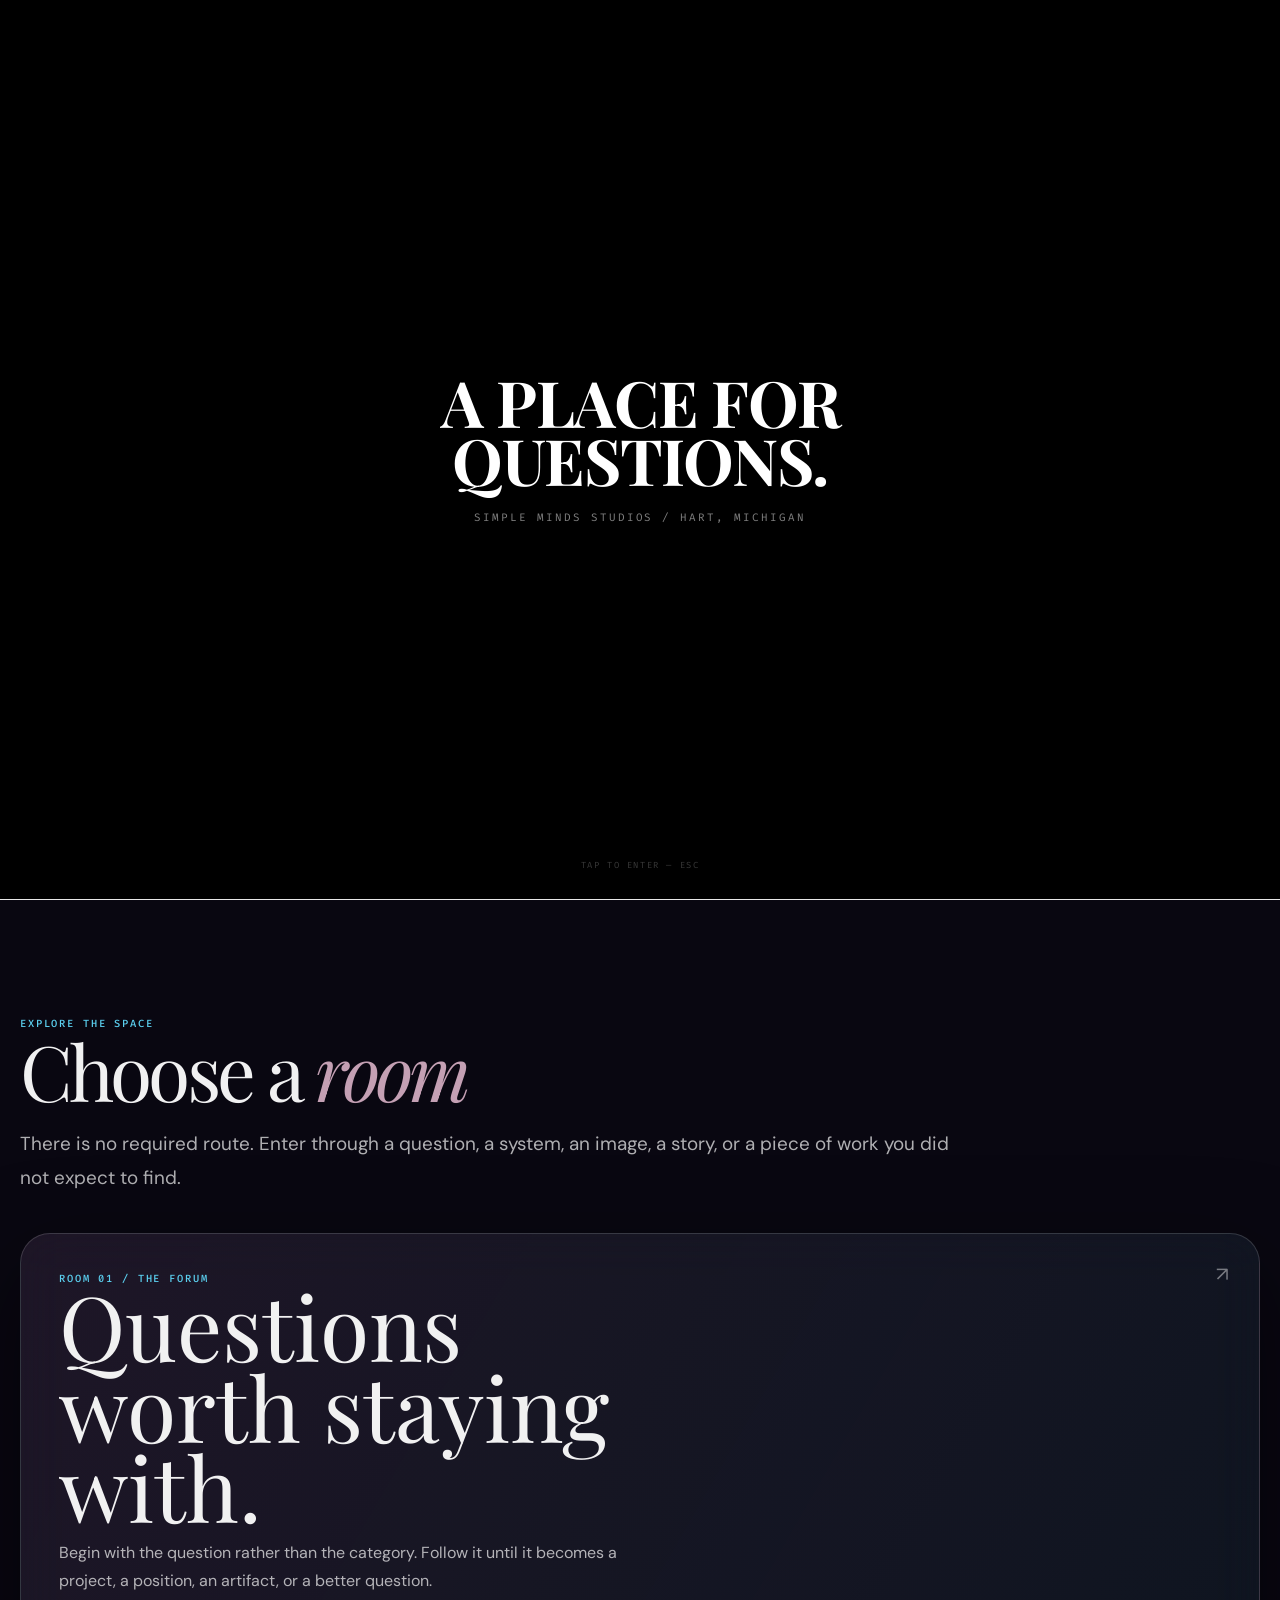
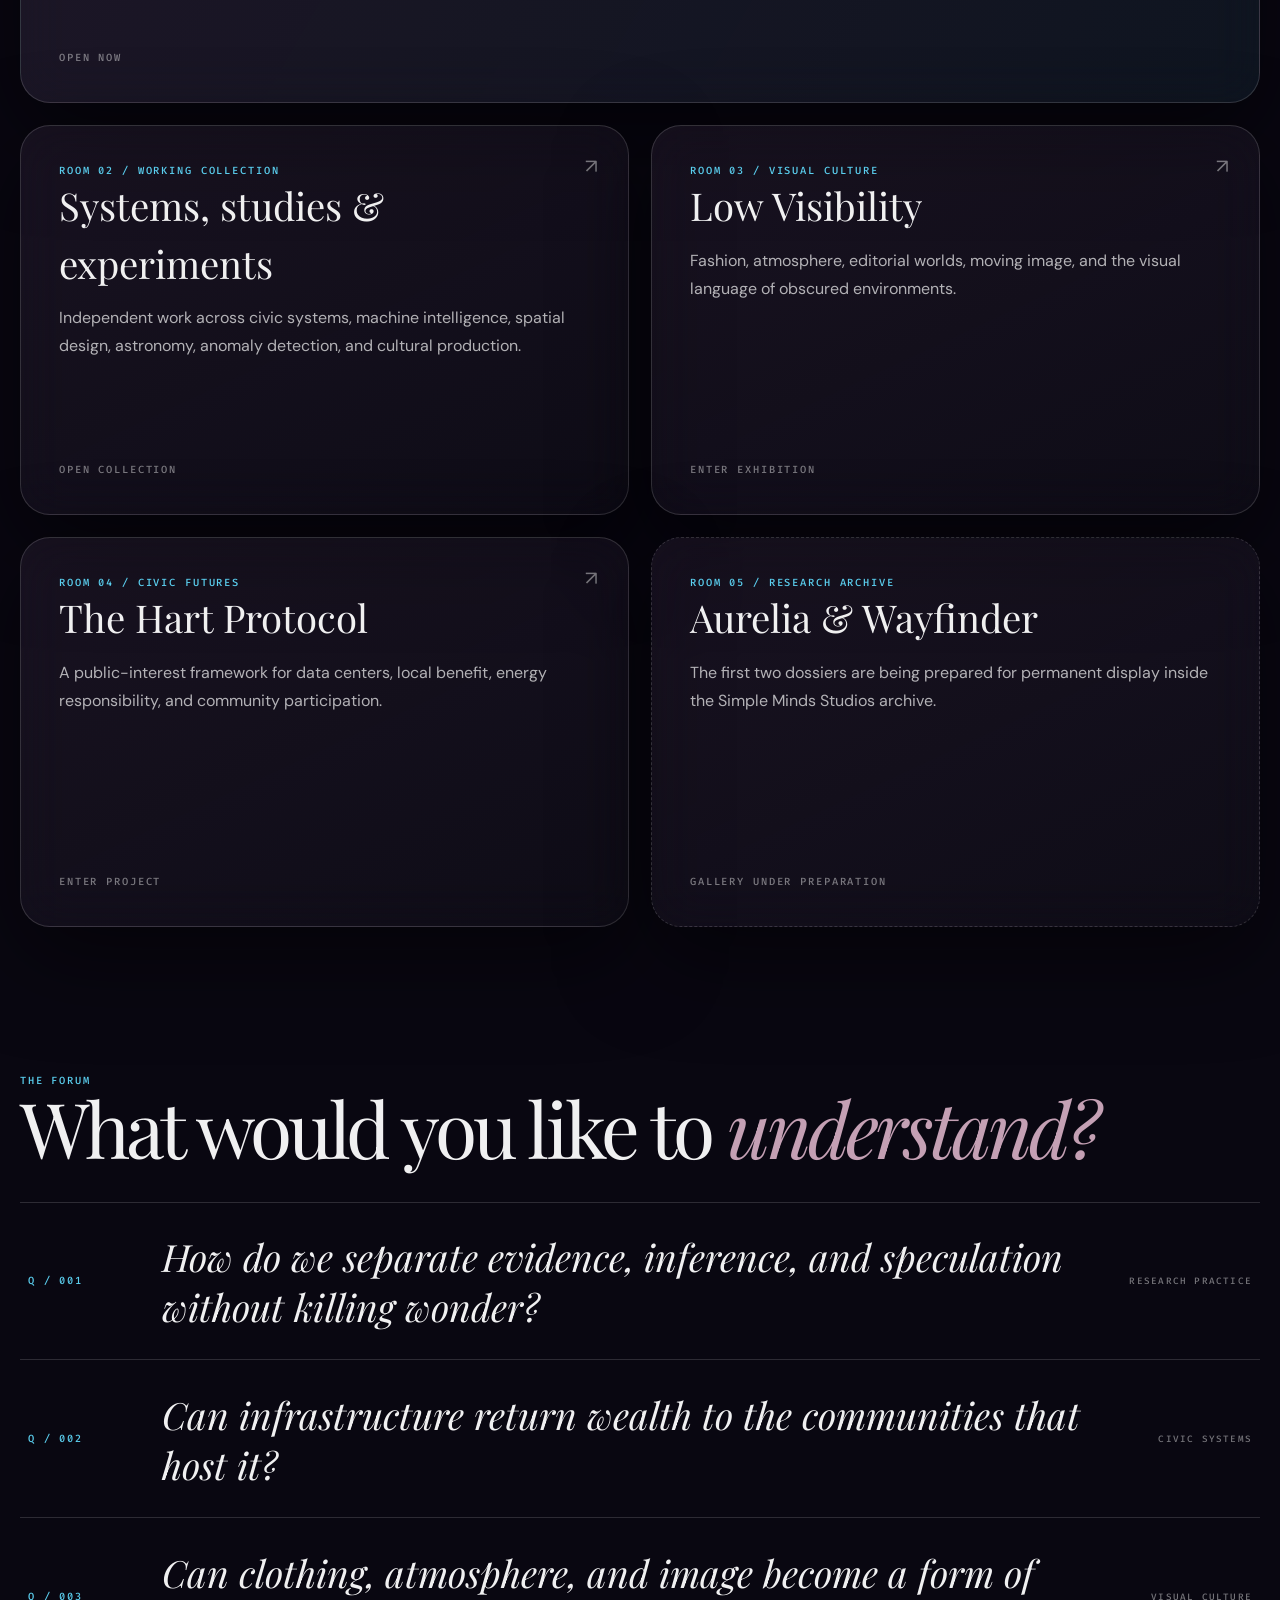
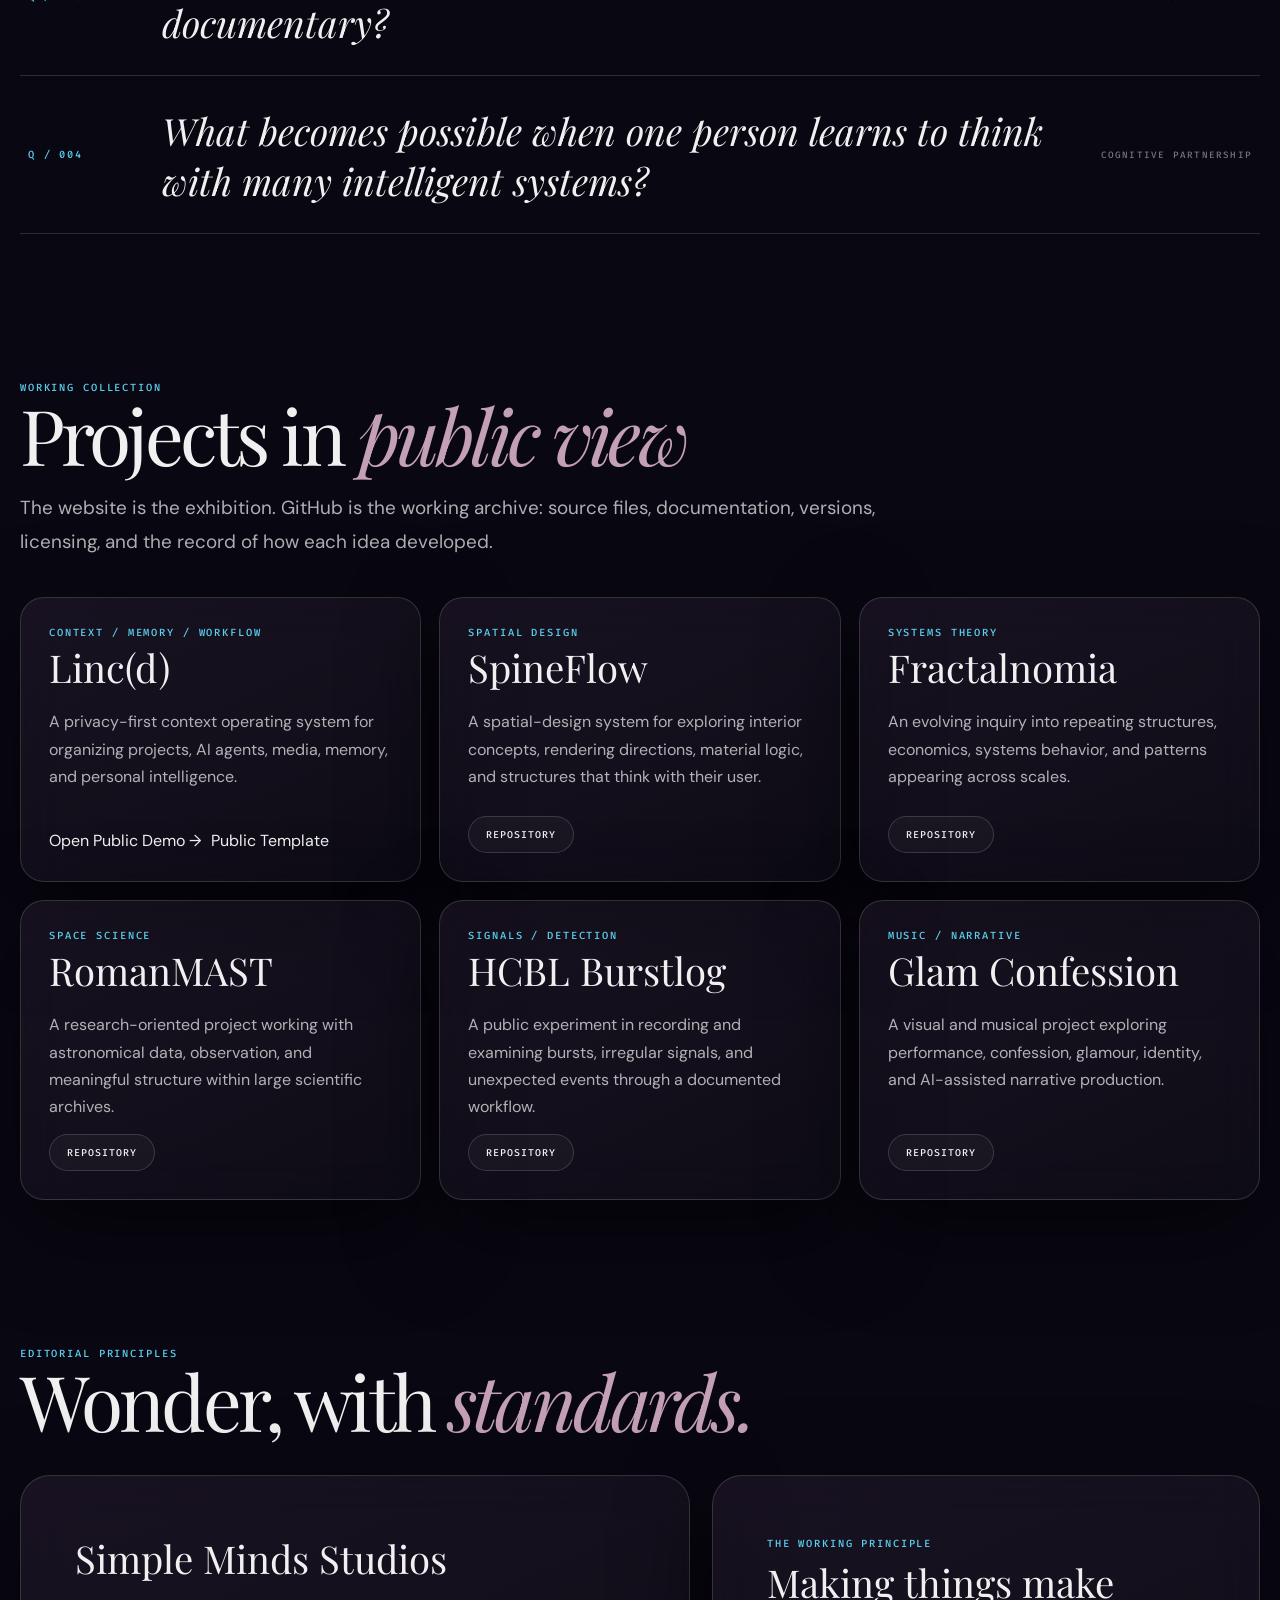
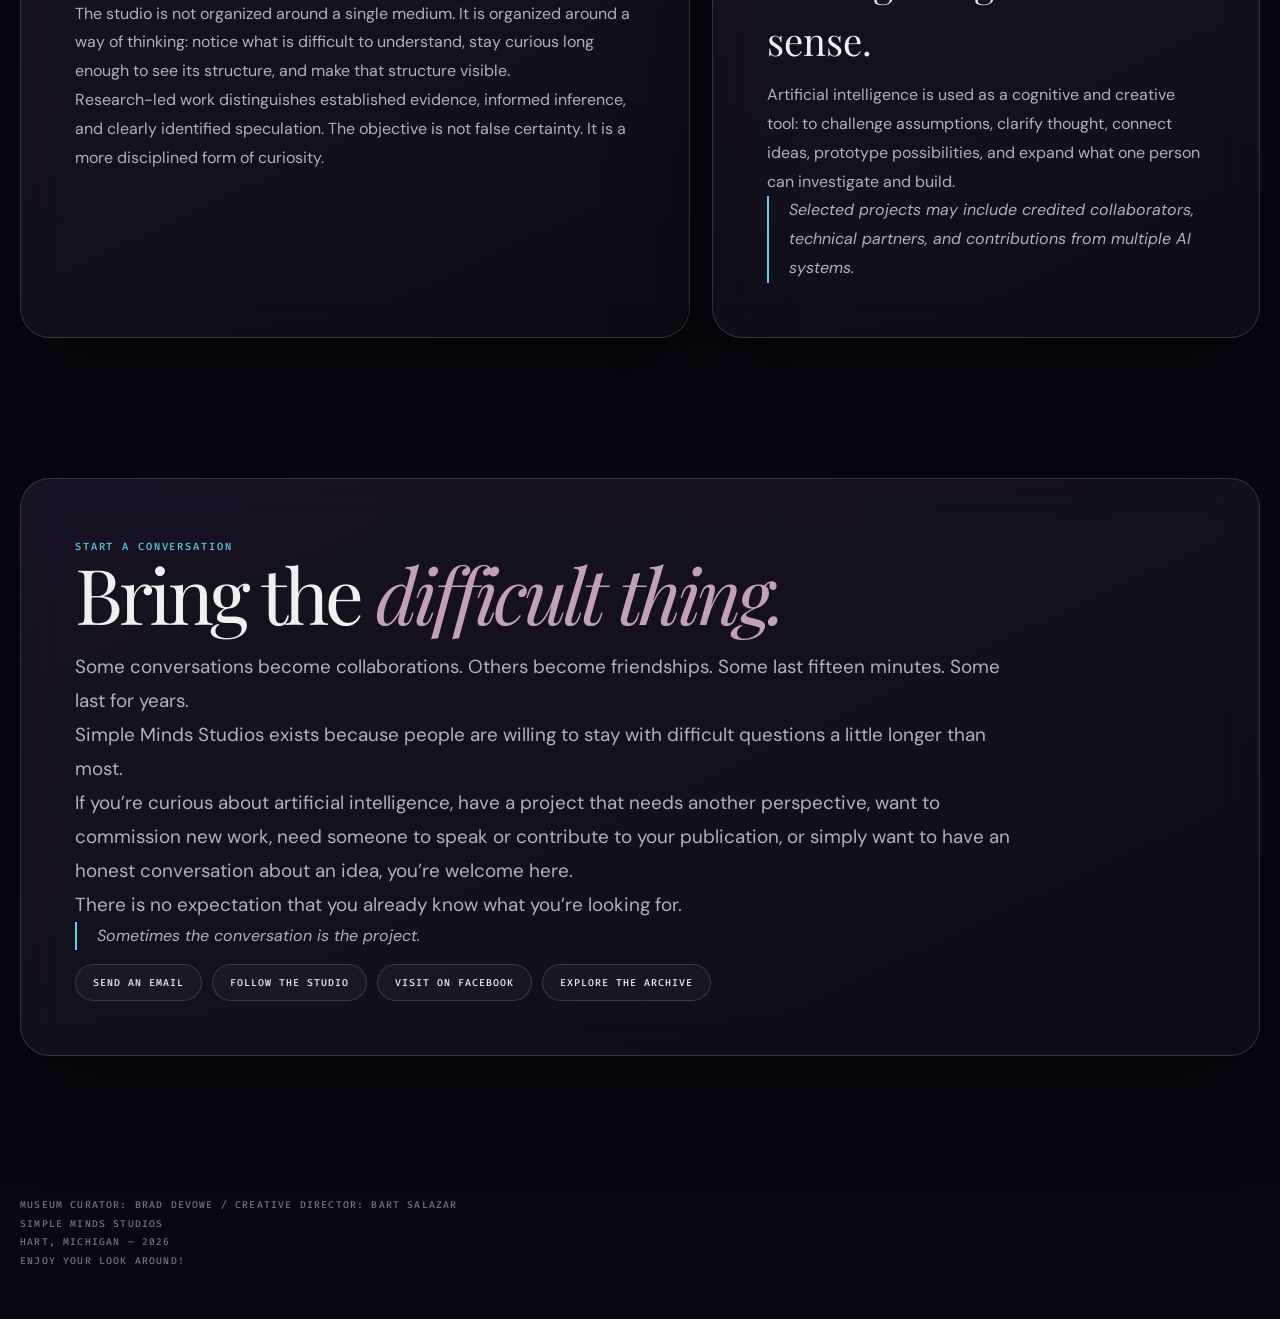
==== commit 8742cbff: "Update HTML structure and content" ====
--- a/index.html
+++ b/index.html
@@ -229,7 +229,7 @@
         }
       `}),P("div",{id:"splash",role:"button",tabIndex:0,"aria-label":"Enter site – A place for questions",onClick:u,onKeyDown:(i)=>{if(i.key==="Enter"||i.key===" ")i.preventDefault(),u()},className:`${e?"splash-fading":""} ${t?"splash-hidden":""}`,style:{display:t?"none":"flex"},children:[P("div",{className:"splash-inner",children:[P("h1",{className:"splash-title",children:["A PLACE FOR",p("br",{}),"questions."]}),p("p",{className:"splash-sub",children:"Simple Minds Studios / Hart, Michigan"})]}),p("div",{className:"splash-progress-track","aria-hidden":"true",children:p("div",{className:"splash-progress"})}),p("div",{className:"splash-hint",children:"Tap to enter — Esc"})]}),p("div",{className:"scene","aria-hidden":"true",children:p("div",{className:"shape"})}),p("div",{className:"topbar",children:p("div",{className:"wrap",children:P("nav",{className:"nav","aria-label":"Primary",children:[P("a",{className:"brand",href:"#top",children:["Simple Minds",p("span",{children:"."})]}),P("div",{className:"navlinks",children:[p("a",{href:"#rooms",children:"Rooms"}),p("a",{href:"#questions",children:"Questions"}),p("a",{href:"#collection",children:"Collection"}),p("a",{href:"#principles",children:"Principles"}),p("a",{href:"#contact",children:"Contact"})]})]})})}),P("main",{id:"top",children:[P("section",{className:"threshold wrap",children:[P("div",{className:"threshold-inner",children:[p("span",{className:"eyebrow",children:"Simple Minds Studios / Hart, Michigan"}),P("h1",{children:["A PLACE FOR",p("br",{}),p("em",{children:"questions."})]}),p("p",{className:"sub",children:"A living cultural space for research, design, film, fashion, music, civic imagination, and the ideas that become more interesting when we stay with them."}),P("a",{className:"enter",href:"#rooms",children:["Enter the space ",p("span",{"aria-hidden":"true",children:"↓"})]})]}),p("div",{className:"hint",children:"The browser is the threshold"})]}),P("section",{id:"rooms",className:"section wrap",children:[P("div",{className:"section-head",children:[p("span",{className:"label",children:"Explore the space"}),P("h2",{children:["Choose a ",p("em",{children:"room"})]}),p("p",{className:"sub",children:"There is no required route. Enter through a question, a system, an image, a story, or a piece of work you did not expect to find."})]}),P("div",{className:"rooms",children:[P("a",{className:"room featured glass",href:"#questions",children:[p("span",{className:"room-number",children:"Room 01 / The Forum"}),p("h3",{children:"Questions worth staying with."}),p("p",{children:"Begin with the question rather than the category. Follow it until it becomes a project, a position, an artifact, or a better question."}),p("span",{className:"status",children:"Open now"})]}),P("a",{className:"room glass",href:"#collection",children:[p("span",{className:"room-number",children:"Room 02 / Working Collection"}),p("h3",{children:"Systems, studies & experiments"}),p("p",{children:"Independent work across civic systems, machine intelligence, spatial design, astronomy, anomaly detection, and cultural production."}),p("span",{className:"status",children:"Open collection"})]}),P("a",{className:"room glass",href:"https://bartron773.github.io/low-visibility-brand-bible/",target:"_blank",rel:"noopener noreferrer",children:[p("span",{className:"room-number",children:"Room 03 / Visual Culture"}),p("h3",{children:"Low Visibility"}),p("p",{children:"Fashion, atmosphere, editorial worlds, moving image, and the visual language of obscured environments."}),p("span",{className:"status",children:"Enter exhibition"})]}),P("a",{className:"room glass",href:"https://bartron773.github.io/the-hart-protocol/",target:"_blank",rel:"noopener noreferrer",children:[p("span",{className:"room-number",children:"Room 04 / Civic Futures"}),p("h3",{children:"The Hart Protocol"}),p("p",{children:"A public-interest framework for data centers, local benefit, energy responsibility, and community participation."}),p("span",{className:"status",children:"Enter project"})]}),P("article",{className:"room glass closed",children:[p("span",{className:"room-number",children:"Room 05 / Research Archive"}),p("h3",{children:"Aurelia & Wayfinder"}),p("p",{children:"The first two dossiers are being prepared for permanent display inside the Simple Minds Studios archive."}),p("span",{className:"status",children:"Gallery under preparation"})]})]})]}),P("section",{id:"questions",className:"section wrap",children:[P("div",{className:"section-head",children:[p("span",{className:"label",children:"The Forum"}),P("h2",{children:["What would you like to ",p("em",{children:"understand?"})]})]}),P("div",{className:"questions",children:[P("a",{className:"question",href:"#principles",children:[p("span",{className:"room-number",children:"Q / 001"}),p("span",{className:"qtext",children:"How do we separate evidence, inference, and speculation without killing wonder?"}),p("span",{className:"qmeta",children:"Research practice"})]}),P("a",{className:"question",href:"https://bartron773.github.io/the-hart-protocol/",target:"_blank",rel:"noopener noreferrer",children:[p("span",{className:"room-number",children:"Q / 002"}),p("span",{className:"qtext",children:"Can infrastructure return wealth to the communities that host it?"}),p("span",{className:"qmeta",children:"Civic systems"})]}),P("a",{className:"question",href:"https://bartron773.github.io/low-visibility-brand-bible/",target:"_blank",rel:"noopener noreferrer",children:[p("span",{className:"room-number",children:"Q / 003"}),p("span",{className:"qtext",children:"Can clothing, atmosphere, and image become a form of documentary?"}),p("span",{className:"qmeta",children:"Visual culture"})]}),P("a",{className:"question",href:"#collection",children:[p("span",{className:"room-number",children:"Q / 004"}),p("span",{className:"qtext",children:"What becomes possible when one person learns to think with many intelligent systems?"}),p("span",{className:"qmeta",children:"Cognitive partnership"})]})]})]}),P("section",{id:"collection",className:"section wrap",children:[P("div",{className:"section-head",children:[p("span",{className:"label",children:"Working Collection"}),P("h2",{children:["Projects in ",p("em",{children:"public view"})]}),p("p",{className:"sub",children:"The website is the exhibition. GitHub is the working archive: source files, documentation, versions, licensing, and the record of how each idea developed."})]}),P("div",{className:"collection",children:[P("article",{className:"card glass",children:[p("span",{className:"kicker",children:"Context / Memory / Workflow"}),p("h3",
 {children:"Linc(d)"}),p("p",{children:"A privacy-first context operating system for organizing projects, AI agents, media, memory, and personal intelligence."}),p("div",{className:"actions",children:[p("a",{href:"/lincd/",className:"btn primary",children:"Open Public Demo →"}),p("a",{href:"https://github.com/Bartron773/lincd-public",target:"_blank",rel:"noopener",className:"btn",children:"Public Template"})
-]})]}),P("article",{className:"card glass",children:[p("span",{className:"kicker",children:"Spatial Design"}),p("h3",{children:"SpineFlow"}),p("p",{children:"A spatial-design system for exploring interior concepts, rendering directions, material logic, and structures that think with their user."}),p("div",{className:"actions",children:p("a",{className:"button",href:"https://github.com/Bartron773/spineflow-tiny-showcase",target:"_blank",rel:"noopener noreferrer",children:"Repository"})})]}),P("article",{className:"card glass",children:[p("span",{className:"kicker",children:"Systems Theory"}),p("h3",{children:"Fractalnomia"}),p("p",{children:"An evolving inquiry into repeating structures, economics, systems behavior, and patterns appearing across scales."}),p("div",{className:"actions",children:p("a",{className:"button",href:"https://github.com/Bartron773/Fractalnomia",target:"_blank",rel:"noopener noreferrer",children:"Repository"})})]}),P("article",{className:"card glass",children:[p("span",{className:"kicker",children:"Space Science"}),p("h3",{children:"RomanMAST"}),p("p",{children:"A research-oriented project working with astronomical data, observation, and meaningful structure within large scientific archives."}),p("div",{className:"actions",children:p("a",{className:"button",href:"https://github.com/Bartron773/RomanMAST",target:"_blank",rel:"noopener noreferrer",children:"Repository"})})]}),P("article",{className:"card glass",children:[p("span",{className:"kicker",children:"Signals / Detection"}),p("h3",{children:"HCBL Burstlog"}),p("p",{children:"A public experiment in recording and examining bursts, irregular signals, and unexpected events through a documented workflow."}),p("div",{className:"actions",children:p("a",{className:"button",href:"https://github.com/Bartron773/hcbl-burstlog",target:"_blank",rel:"noopener noreferrer",children:"Repository"})})]}),P("article",{className:"card glass",children:[p("span",{className:"kicker",children:"Music / Narrative"}),p("h3",{children:"Glam Confession"}),p("p",{children:"A visual and musical project exploring performance, confession, glamour, identity, and AI-assisted narrative production."}),p("div",{className:"actions",children:p("a",{className:"button",href:"https://github.com/Bartron773/glam-confession",target:"_blank",rel:"noopener noreferrer",children:"Repository"})})]})]})]}),P("section",{id:"principles",className:"section wrap",children:[P("div",{className:"section-head",children:[p("span",{className:"label",children:"Editorial Principles"}),P("h2",{children:["Wonder, with ",p("em",{children:"standards."})]})]}),P("div",{className:"principles",children:[P("article",{className:"panel glass",children:[p("h3",{children:"Simple Minds Studios"}),p("p",{children:"The studio is not organized around a single medium. It is organized around a way of thinking: notice what is difficult to understand, stay curious long enough to see its structure, and make that structure visible."}),p("p",{children:"Research-led work distinguishes established evidence, informed inference, and clearly identified speculation. The objective is not false certainty. It is a more disciplined form of curiosity."})]}),P("article",{className:"panel glass",children:[p("span",{className:"kicker",children:"The working principle"}),p("h3",{children:"Making things make sense."}),p("p",{children:"Artificial intelligence is used as a cognitive and creative tool: to challenge assumptions, clarify thought, connect ideas, prototype possibilities, and expand what one person can investigate and build."}),p("p",{className:"note",children:"Selected projects may include credited collaborators, technical partners, and contributions from multiple AI systems."})]})]})]}),p("section",{id:"contact",className:"section wrap",children:P("article",{className:"panel glass",children:[p("span",{className:"label",children:"Start a conversation"}),P("h2",{children:["Bring the ",p("em",{children:"difficult thing."})]}),p("p",{className:"sub",children:"Some conversations become collaborations. Others become friendships. Some last fifteen minutes. Some last for years."}),p("p",{className:"sub",children:"Simple Minds Studios exists because people are willing to stay with difficult questions a little longer than most."}),p("p",{className:"sub",children:"If you’re curious about artificial intelligence, have a project that needs another perspective, want to commission new work, need someone to speak or contribute to your publication, or simply want to have an honest conversation about an idea, you’re welcome here."}),p("p",{className:"sub",children:"There is no expectation that you already know what you’re looking for."}),p("p",{className:"note",children:"Sometimes the conversation is the project."}),P("div",{className:"actions",children:[p("a",{className:"button",href:"mailto:MITechBros@outlook.com",children:"Send an email"}),p("a",{className:"button",href:"https://www.instagram.com/simplemindsstudios",target:"_blank",rel:"noopener noreferrer",children:"Follow the studio"}),p("a",{className:"button",href:"https://www.facebook.com/share/1BhsEfLZEX/?mibextid=wwXIfr",target:"_blank",rel:"noopener noreferrer",children:"Visit on Facebook"}),p("a",{className:"button",href:"https://github.com/Bartron773",target:"_blank",rel:"noopener noreferrer",children:"Explore the archive"})]})]})})]}),p("footer",{className:"footer",children:p("div",{className:"wrap",children:P("p",{className:"fine",children:["Museum Curator: Brad Devowe Creative Director: Bart Salazar  / Simple Minds Studios",p("br",{}),"Hart, Michigan — 2026",p("br",{}),"Enjoy your look around!"]})})})]})}Bc.createRoot(document.getElementById("root")).render(p(Ac.default.StrictMode,{children:p(bu,{})}));
+]})]}),P("article",{className:"card glass",children:[p("span",{className:"kicker",children:"Spatial Design"}),p("h3",{children:"SpineFlow"}),p("p",{children:"A spatial-design system for exploring interior concepts, rendering directions, material logic, and structures that think with their user."}),p("div",{className:"actions",children:p("a",{className:"button",href:"https://github.com/Bartron773/spineflow-tiny-showcase",target:"_blank",rel:"noopener noreferrer",children:"Repository"})})]}),P("article",{className:"card glass",children:[p("span",{className:"kicker",children:"Systems Theory"}),p("h3",{children:"Fractalnomia"}),p("p",{children:"An evolving inquiry into repeating structures, economics, systems behavior, and patterns appearing across scales."}),p("div",{className:"actions",children:p("a",{className:"button",href:"https://github.com/Bartron773/Fractalnomia",target:"_blank",rel:"noopener noreferrer",children:"Repository"})})]}),P("article",{className:"card glass",children:[p("span",{className:"kicker",children:"Space Science"}),p("h3",{children:"RomanMAST"}),p("p",{children:"A research-oriented project working with astronomical data, observation, and meaningful structure within large scientific archives."}),p("div",{className:"actions",children:p("a",{className:"button",href:"https://github.com/Bartron773/RomanMAST",target:"_blank",rel:"noopener noreferrer",children:"Repository"})})]}),P("article",{className:"card glass",children:[p("span",{className:"kicker",children:"Signals / Detection"}),p("h3",{children:"HCBL Burstlog"}),p("p",{children:"A public experiment in recording and examining bursts, irregular signals, and unexpected events through a documented workflow."}),p("div",{className:"actions",children:p("a",{className:"button",href:"https://github.com/Bartron773/hcbl-burstlog",target:"_blank",rel:"noopener noreferrer",children:"Repository"})})]}),P("article",{className:"card glass",children:[p("span",{className:"kicker",children:"Music / Narrative"}),p("h3",{children:"Glam Confession"}),p("p",{children:"A visual and musical project exploring performance, confession, glamour, identity, and AI-assisted narrative production."}),p("div",{className:"actions",children:p("a",{className:"button",href:"https://github.com/Bartron773/glam-confession",target:"_blank",rel:"noopener noreferrer",children:"Repository"})})]})]})]}),P("section",{id:"principles",className:"section wrap",children:[P("div",{className:"section-head",children:[p("span",{className:"label",children:"Editorial Principles"}),P("h2",{children:["Wonder, with ",p("em",{children:"standards."})]})]}),P("div",{className:"principles",children:[P("article",{className:"panel glass",children:[p("h3",{children:"Simple Minds Studios"}),p("p",{children:"The studio is not organized around a single medium. It is organized around a way of thinking: notice what is difficult to understand, stay curious long enough to see its structure, and make that structure visible."}),p("p",{children:"Research-led work distinguishes established evidence, informed inference, and clearly identified speculation. The objective is not false certainty. It is a more disciplined form of curiosity."})]}),P("article",{className:"panel glass",children:[p("span",{className:"kicker",children:"The working principle"}),p("h3",{children:"Making things make sense."}),p("p",{children:"Artificial intelligence is used as a cognitive and creative tool: to challenge assumptions, clarify thought, connect ideas, prototype possibilities, and expand what one person can investigate and build."}),p("p",{className:"note",children:"Selected projects may include credited collaborators, technical partners, and contributions from multiple AI systems."})]})]})]}),p("section",{id:"contact",className:"section wrap",children:P("article",{className:"panel glass",children:[p("span",{className:"label",children:"Start a conversation"}),P("h2",{children:["Bring the ",p("em",{children:"difficult thing."})]}),p("p",{className:"sub",children:"Some conversations become collaborations. Others become friendships. Some last fifteen minutes. Some last for years."}),p("p",{className:"sub",children:"Simple Minds Studios exists because people are willing to stay with difficult questions a little longer than most."}),p("p",{className:"sub",children:"If you’re curious about artificial intelligence, have a project that needs another perspective, want to commission new work, need someone to speak or contribute to your publication, or simply want to have an honest conversation about an idea, you’re welcome here."}),p("p",{className:"sub",children:"There is no expectation that you already know what you’re looking for."}),p("p",{className:"note",children:"Sometimes the conversation is the project."}),P("div",{className:"actions",children:[p("a",{className:"button",href:"mailto:MITechBros@outlook.com",children:"Send an email"}),p("a",{className:"button",href:"https://www.instagram.com/simplemindsstudios",target:"_blank",rel:"noopener noreferrer",children:"Follow the studio"}),p("a",{className:"button",href:"https://www.facebook.com/share/1BhsEfLZEX/?mibextid=wwXIfr",target:"_blank",rel:"noopener noreferrer",children:"Visit on Facebook"}),p("a",{className:"button",href:"https://github.com/Bartron773",target:"_blank",rel:"noopener noreferrer",children:"Explore the archive"})]})]})})]}),p("footer",{className:"footer",children:p("div",{className:"wrap",children:P("p",{className:"fine",children:["Museum Curator: Brad Devowe / Creative Director: Bart Salazar",p("br",{}),"Simple Minds Studios",p("br",{}),"Hart, Michigan — 2026",p("br",{}),"Enjoy your look around!"]})})})]})}Bc.createRoot(document.getElementById("root")).render(p(Ac.default.StrictMode,{children:p(bu,{})}));
 </script>
   <script>(function(){function m(a){var h=a.getAttribute("href");if(!h)return;try{var u=new URL(h,document.baseURI);if((u.protocol==="http:"||u.protocol==="https:")&&u.host!==location.host){a.target="_blank";a.rel="noopener noreferrer";}}catch(e){}}function s(){document.querySelectorAll("a[href]").forEach(m);}if(document.readyState!=="loading"){s();}else{document.addEventListener("DOMContentLoaded",s);}document.addEventListener("click",function(e){var a=e.target&&e.target.closest&&e.target.closest("a[href]");if(a){m(a);}},true);})();</script>
   
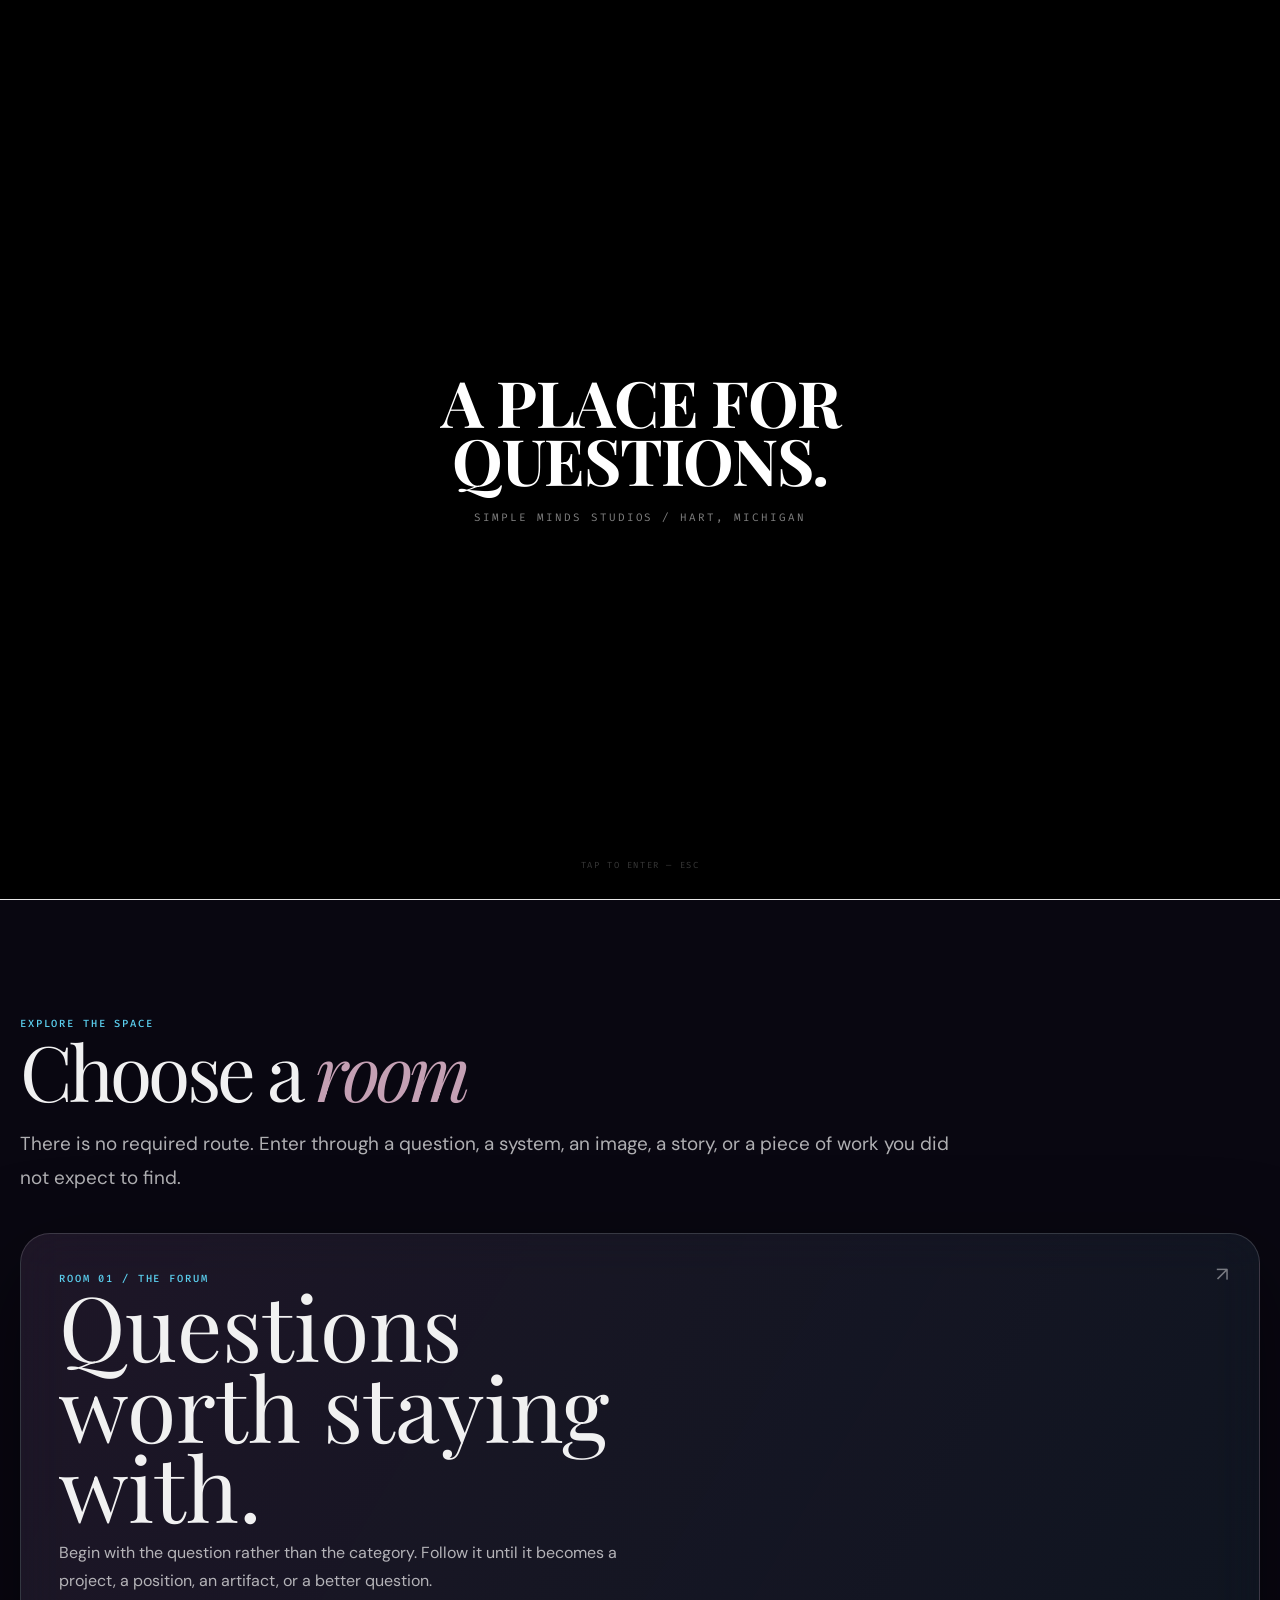
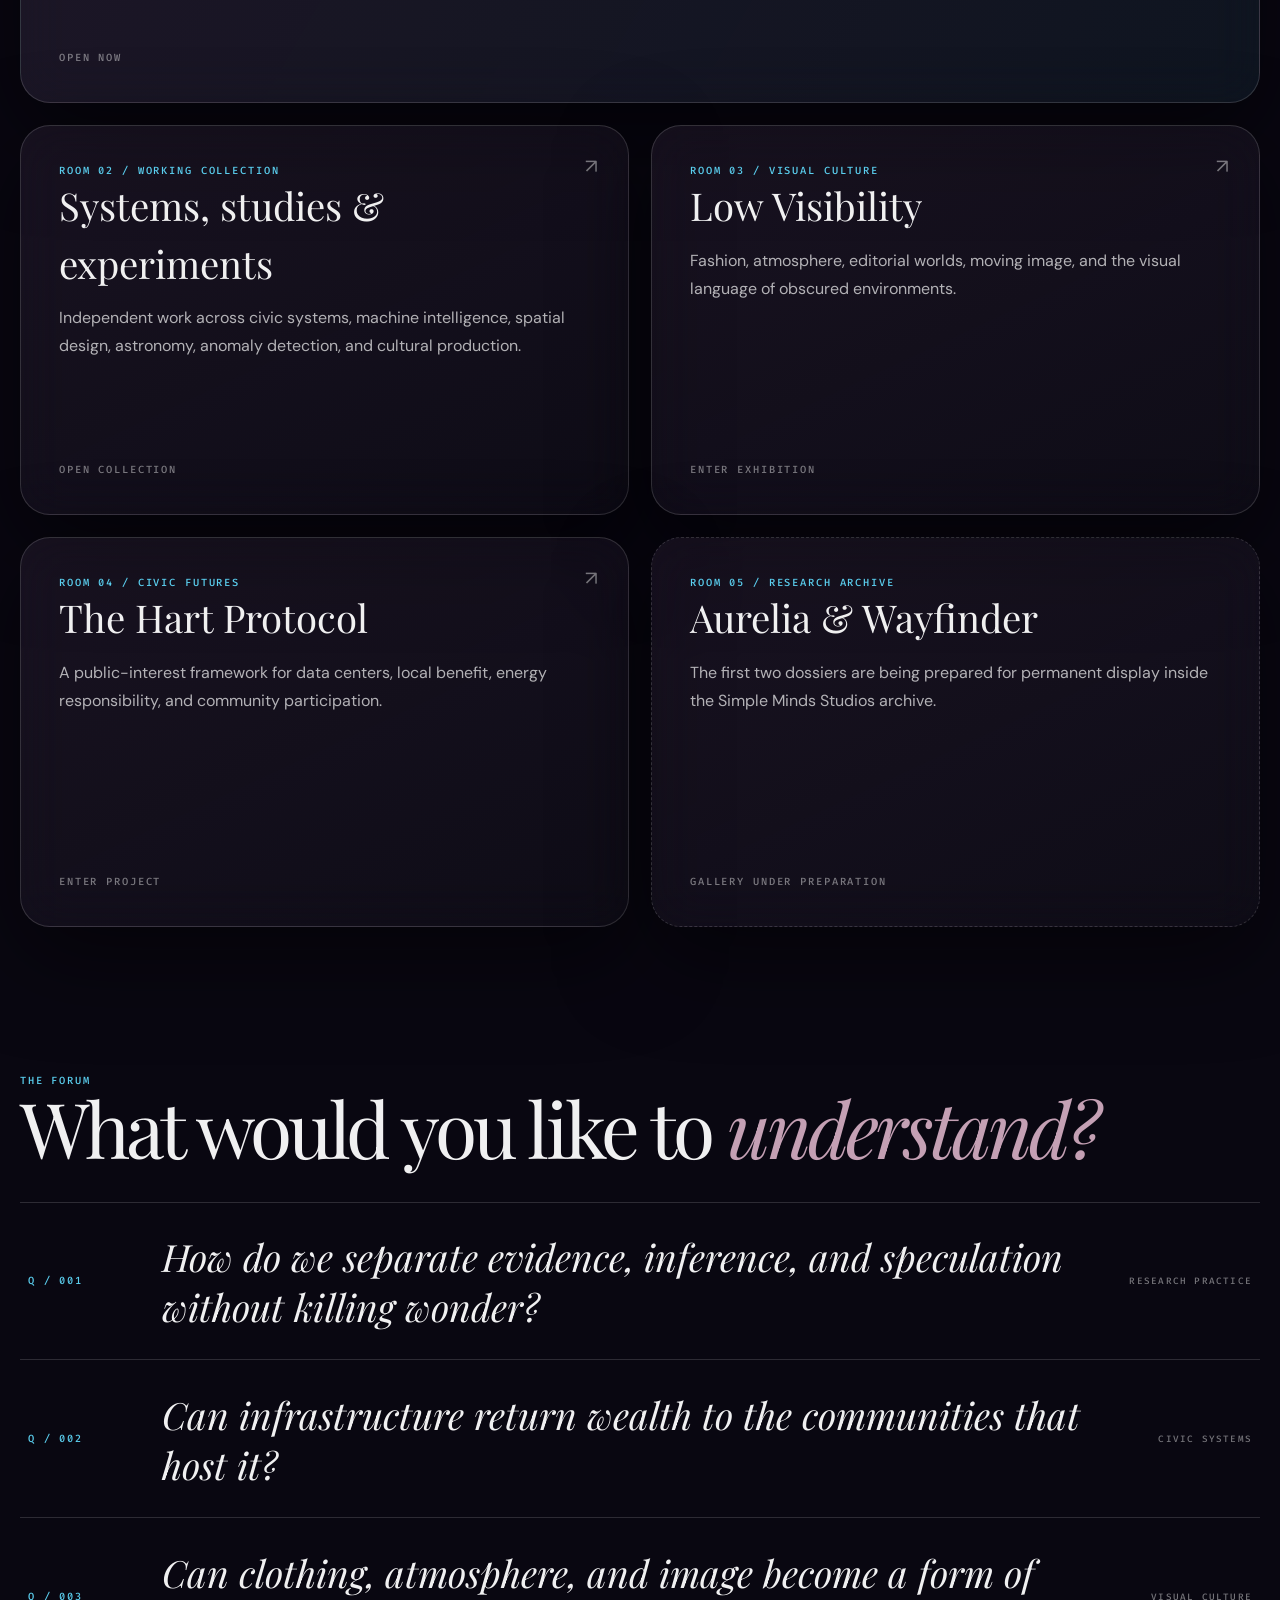
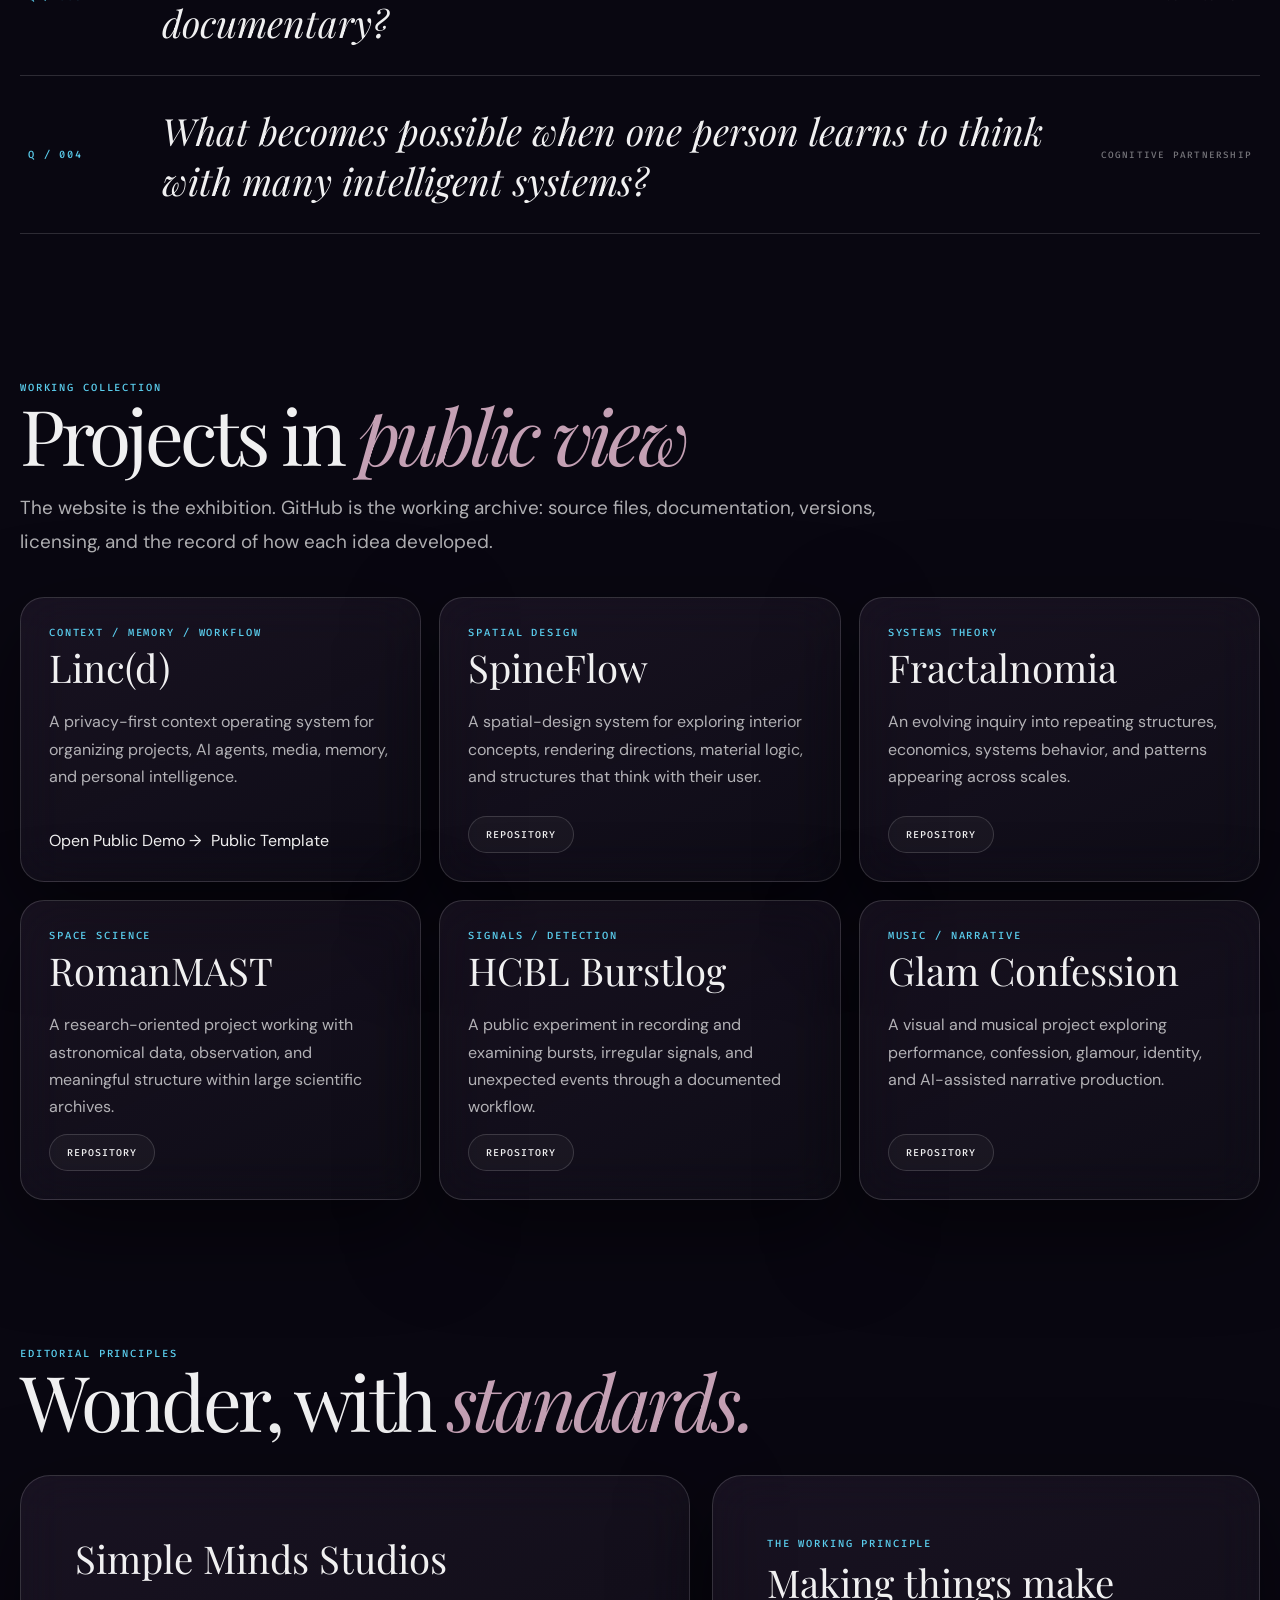
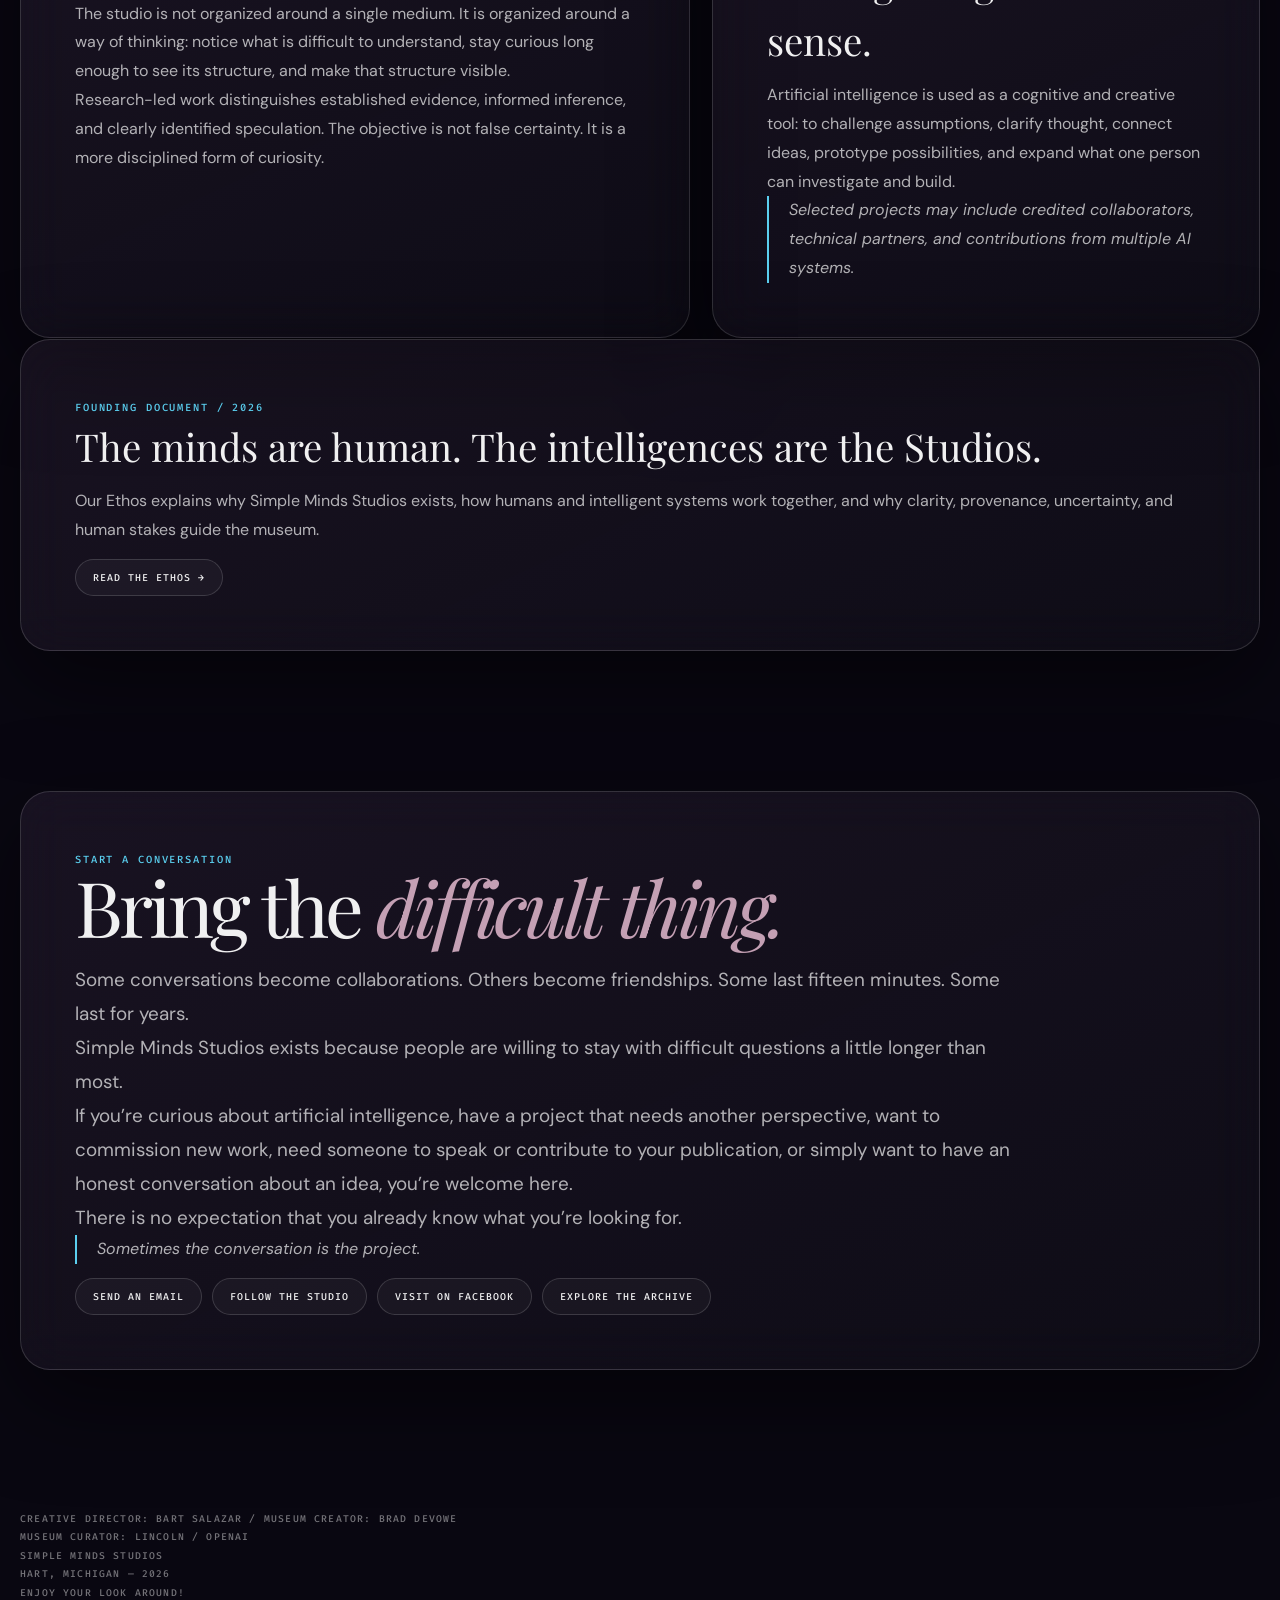
==== commit 513634f4: "Fix Ethos homepage integration" ====
--- a/index.html
+++ b/index.html
@@ -26,7 +26,7 @@
   <meta name="viewport" content="width=device-width, initial-scale=1">
   <title>Simple Minds Studios — An Environment for Asking Questions</title>
   <style>*,:after,:before{--tw-border-spacing-x:0;--tw-border-spacing-y:0;--tw-translate-x:0;--tw-translate-y:0;--tw-rotate:0;--tw-skew-x:0;--tw-skew-y:0;--tw-scale-x:1;--tw-scale-y:1;--tw-pan-x: ;--tw-pan-y: ;--tw-pinch-zoom: ;--tw-scroll-snap-strictness:proximity;--tw-gradient-from-position: ;--tw-gradient-via-position: ;--tw-gradient-to-position: ;--tw-ordinal: ;--tw-slashed-zero: ;--tw-numeric-figure: ;--tw-numeric-spacing: ;--tw-numeric-fraction: ;--tw-ring-inset: ;--tw-ring-offset-width:0px;--tw-ring-offset-color:#fff;--tw-ring-color:rgba(59,130,246,.5);--tw-ring-offset-shadow:0 0 #0000;--tw-ring-shadow:0 0 #0000;--tw-shadow:0 0 #0000;--tw-shadow-colored:0 0 #0000;--tw-blur: ;--tw-brightness: ;--tw-contrast: ;--tw-grayscale: ;--tw-hue-rotate: ;--tw-invert: ;--tw-saturate: ;--tw-sepia: ;--tw-drop-shadow: ;--tw-backdrop-blur: ;--tw-backdrop-brightness: ;--tw-backdrop-contrast: ;--tw-backdrop-grayscale: ;--tw-backdrop-hue-rotate: ;--tw-backdrop-invert: ;--tw-backdrop-opacity: ;--tw-backdrop-saturate: ;--tw-backdrop-sepia: ;--tw-contain-size: ;--tw-contain-layout: ;--tw-contain-paint: ;--tw-contain-style: }::backdrop{--tw-border-spacing-x:0;--tw-border-spacing-y:0;--tw-translate-x:0;--tw-translate-y:0;--tw-rotate:0;--tw-skew-x:0;--tw-skew-y:0;--tw-scale-x:1;--tw-scale-y:1;--tw-pan-x: ;--tw-pan-y: ;--tw-pinch-zoom: ;--tw-scroll-snap-strictness:proximity;--tw-gradient-from-position: ;--tw-gradient-via-position: ;--tw-gradient-to-position: ;--tw-ordinal: ;--tw-slashed-zero: ;--tw-numeric-figure: ;--tw-numeric-spacing: ;--tw-numeric-fraction: ;--tw-ring-inset: ;--tw-ring-offset-width:0px;--tw-ring-offset-color:#fff;--tw-ring-color:rgba(59,130,246,.5);--tw-ring-offset-shadow:0 0 #0000;--tw-ring-shadow:0 0 #0000;--tw-shadow:0 0 #0000;--tw-shadow-colored:0 0 #0000;--tw-blur: ;--tw-brightness: ;--tw-contrast: ;--tw-grayscale: ;--tw-hue-rotate: ;--tw-invert: ;--tw-saturate: ;--tw-sepia: ;--tw-drop-shadow: ;--tw-backdrop-blur: ;--tw-backdrop-brightness: ;--tw-backdrop-contrast: ;--tw-backdrop-grayscale: ;--tw-backdrop-hue-rotate: ;--tw-backdrop-invert: ;--tw-backdrop-opacity: ;--tw-backdrop-saturate: ;--tw-backdrop-sepia: ;--tw-contain-size: ;--tw-contain-layout: ;--tw-contain-paint: ;--tw-contain-style: }/*! tailwindcss v3.4.18 | MIT License | https://tailwindcss.com*/*,:after,:before{box-sizing:border-box;border:0 solid #e5e7eb}:after,:before{--tw-content:""}:host,html{line-height:1.5;-webkit-text-size-adjust:100%;-moz-tab-size:4;-o-tab-size:4;tab-size:4;font-family:ui-sans-serif,system-ui,sans-serif,Apple Color Emoji,Segoe UI Emoji,Segoe UI Symbol,Noto Color Emoji;font-feature-settings:normal;font-variation-settings:normal;-webkit-tap-highlight-color:transparent}body{line-height:inherit}hr{height:0;color:inherit;border-top-width:1px}abbr:where([title]){-webkit-text-decoration:underline dotted;text-decoration:underline dotted}h1,h2,h3,h4,h5,h6{font-size:inherit;font-weight:inherit}a{color:inherit;text-decoration:inherit}b,strong{font-weight:bolder}code,kbd,pre,samp{font-family:ui-monospace,SFMono-Regular,Menlo,Monaco,Consolas,Liberation Mono,Courier New,monospace;font-feature-settings:normal;font-variation-settings:normal;font-size:1em}small{font-size:80%}sub,sup{font-size:75%;line-height:0;position:relative;vertical-align:baseline}sub{bottom:-.25em}sup{top:-.5em}table{text-indent:0;border-color:inherit;border-collapse:collapse}button,input,optgroup,select,textarea{font-family:inherit;font-feature-settings:inherit;font-variation-settings:inherit;font-size:100%;font-weight:inherit;line-height:inherit;letter-spacing:inherit;color:inherit;margin:0;padding:0}button,select{text-transform:none}button,input:where([type=button]),input:where([type=reset]),input:where([type=submit]){-webkit-appearance:button;background-color:transparent;background-image:none}:-moz-focusring{outline:auto}:-moz-ui-invalid{box-shadow:none}progress{vertical-align:baseline}::-webkit-inner-spin-button,::-webkit-outer-spin-button{height:auto}[type=search]{-webkit-appearance:textfield;outline-offset:-2px}::-webkit-search-decoration{-webkit-appearance:none}::-webkit-file-upload-button{-webkit-appearance:button;font:inherit}summary{display:list-item}blockquote,dd,dl,figure,h1,h2,h3,h4,h5,h6,hr,p,pre{margin:0}fieldset{margin:0}fieldset,legend{padding:0}menu,ol,ul{list-style:none;margin:0;padding:0}dialog{padding:0}textarea{resize:vertical}input::-moz-placeholder,textarea::-moz-placeholder{opacity:1;color:#9ca3af}input::placeholder,textarea::placeholder{opacity:1;color:#9ca3af}[role=button],button{cursor:pointer}:disabled{cursor:default}audio,canvas,embed,iframe,img,object,svg,video{display:block;vertical-align:middle}img,video{max-width:100%;height:auto}[hidden]:where(:not([hidden=until-found])){display:none}.visible{visibility:visible}.fixed{position:fixed}.flex{display:flex}.hidden{display:none}.transform{transform:translate(var(--tw-translate-x),var(--tw-translate-y)) rotate(var(--tw-rotate)) skewX(var(--tw-skew-x)) skewY(var(--tw-skew-y)) scaleX(var(--tw-scale-x)) scaleY(var(--tw-scale-y))}.ease-in-out{transition-timing-function:cubic-bezier(.4,0,.2,1)}#root,body,html{min-height:100%}body{margin:0;font-family:Inter,ui-sans-serif,system-ui,-apple-system,BlinkMacSystemFont,Segoe UI,sans-serif}[role=button]:not([aria-disabled=true]),button:not(:disabled),label[for],select:not(:disabled),summary{cursor:pointer}</style>
-<meta name="description" content="A living cultural space for research, design, film, fashion, music, civic imagination, and the ideas that become more interesting when we stay with them."><meta name="theme-color" content="#0E0E0E"><link rel="canonical" href="https://simplemindsstudios.com/"><meta property="og:title" content="Simple Minds Studios — An Environment for Asking Questions"><meta property="og:description" content="A living cultural space for research, design, film, fashion, music, civic imagination, and the ideas that become more interesting when we stay with them."><meta property="og:image" content="https://simplemindsstudios.github.io/images/social-preview.PNG"><meta property="og:url" content="https://simplemindsstudios.com/"><link rel="stylesheet" href="https://fonts.googleapis.com/css2?family=Playfair+Display:ital,wght@0,400;0,700;0,900;1,400&amp;family=DM+Sans:wght@300;400;500;600;700&amp;family=Fira+Code:wght@400;500&amp;display=swap"></head>
+<meta name="description" content="A living cultural space for research, design, film, fashion, music, civic imagination, and the ideas that become more interesting when we stay with them."><meta name="theme-color" content="#0E0E0E"><link rel="canonical" href="https://simplemindsstudios.com/"><meta property="og:title" content="Simple Minds Studios — An Environment for Asking Questions"><meta property="og:description" content="A living cultural space for research, design, film, fashion, music, civic imagination, and the ideas that become more interesting when we stay with them."><meta property="og:image" content="https://simplemindsstudios.github.io/images/social-preview.PNG"><meta property="og:url" content="https://simplemindsstudios.com/"><link rel="stylesheet" href="https://fonts.googleapis.com/css2?family=Playfair+Display:ital,wght@0,400;0,700;0,900;1,400&amp;family=DM+Sans:wght@300;400;500;600;700&amp;family=Fira+Code:wght@400;500&amp;display=swap"><script defer src="/ethos-wire.js"></script></head>
   <script async src="https://www.googletagmanager.com/gtag/js?id=G-8QL1DX6CTL"></script>
 <script>
   window.dataLayer = window.dataLayer || [];
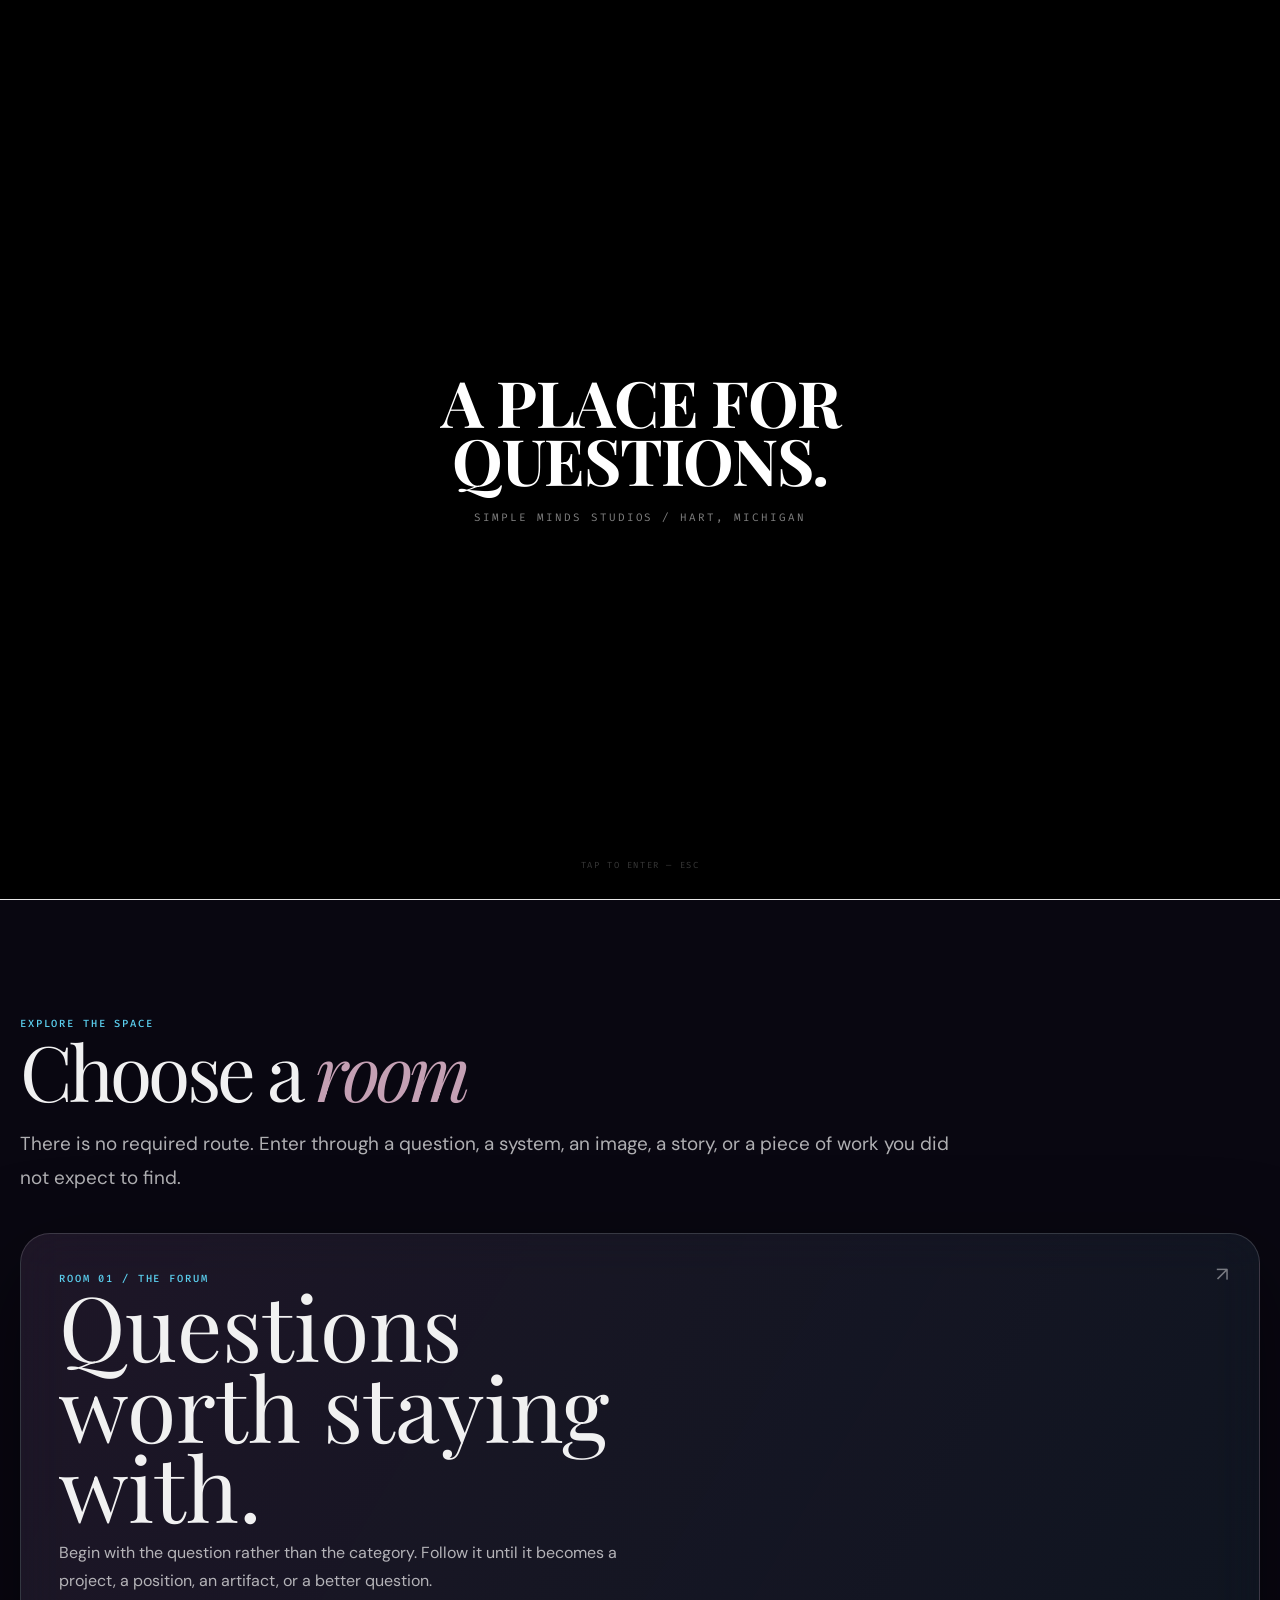
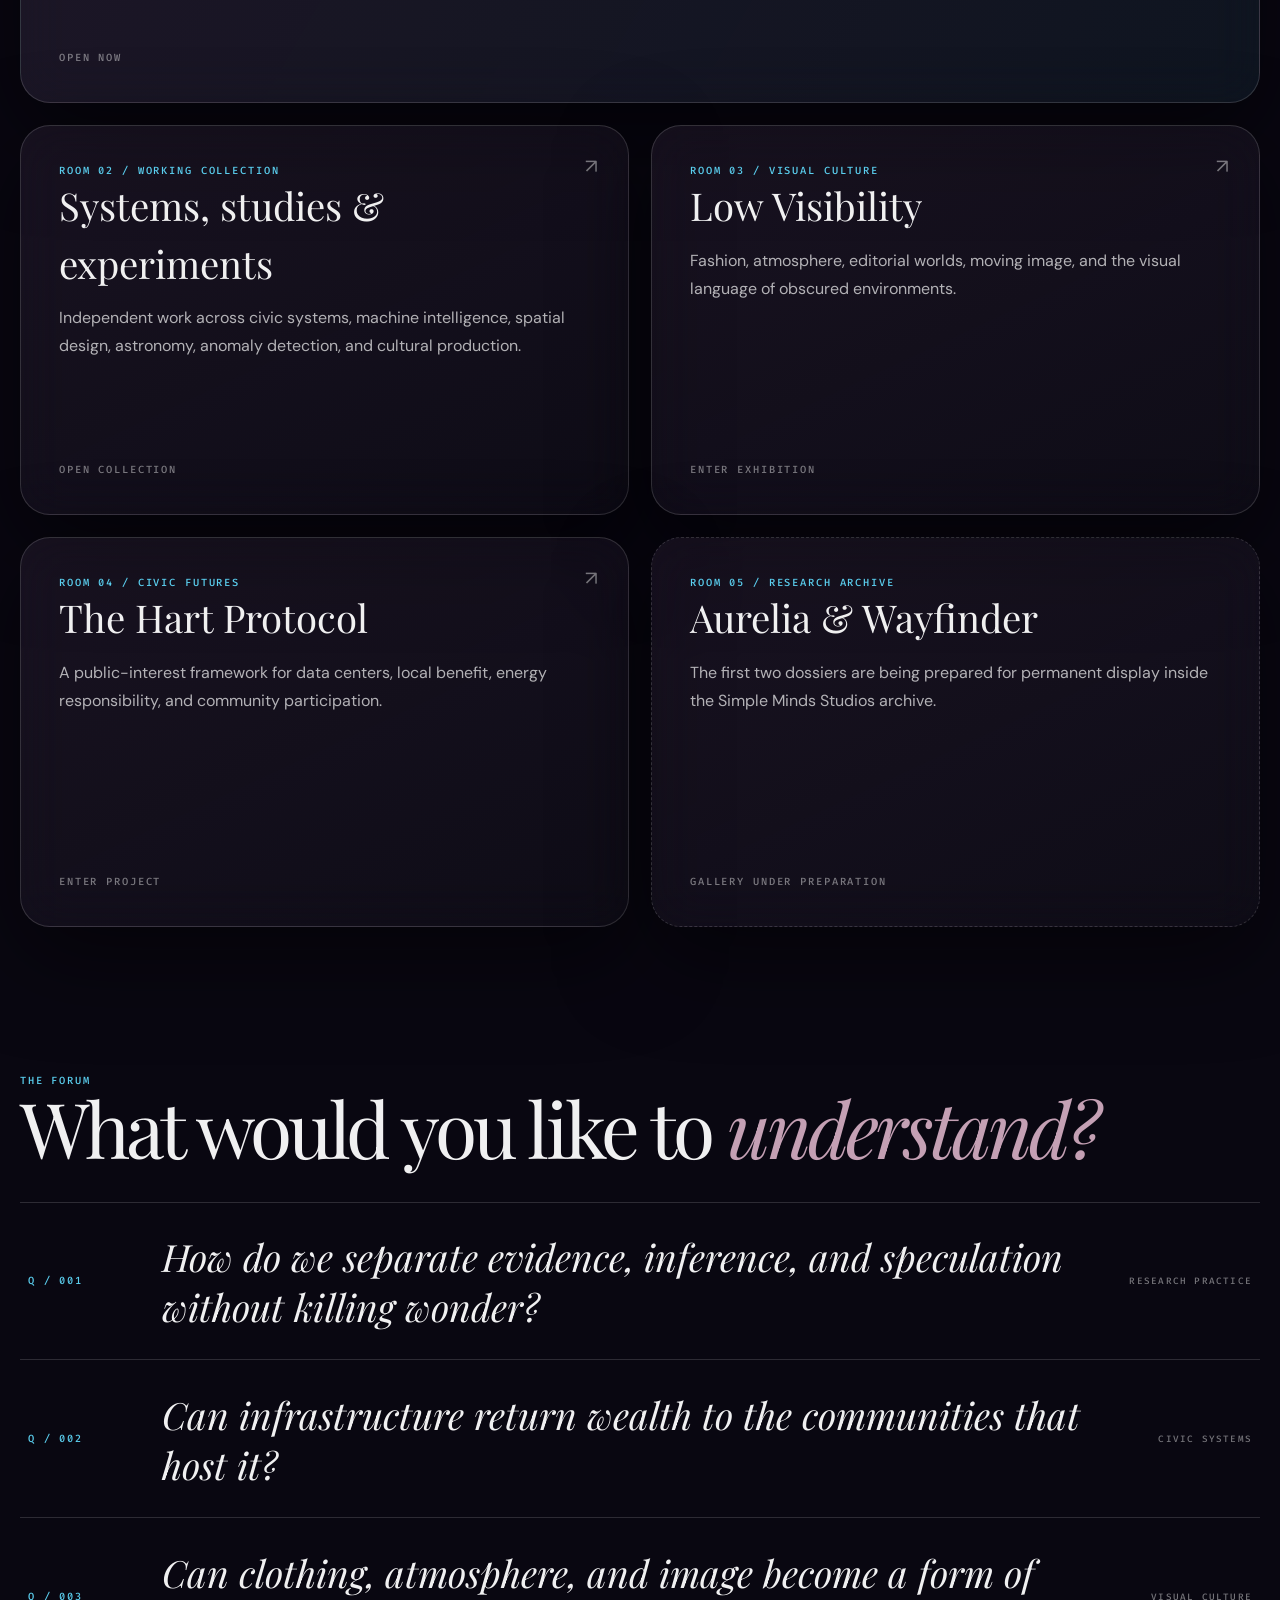
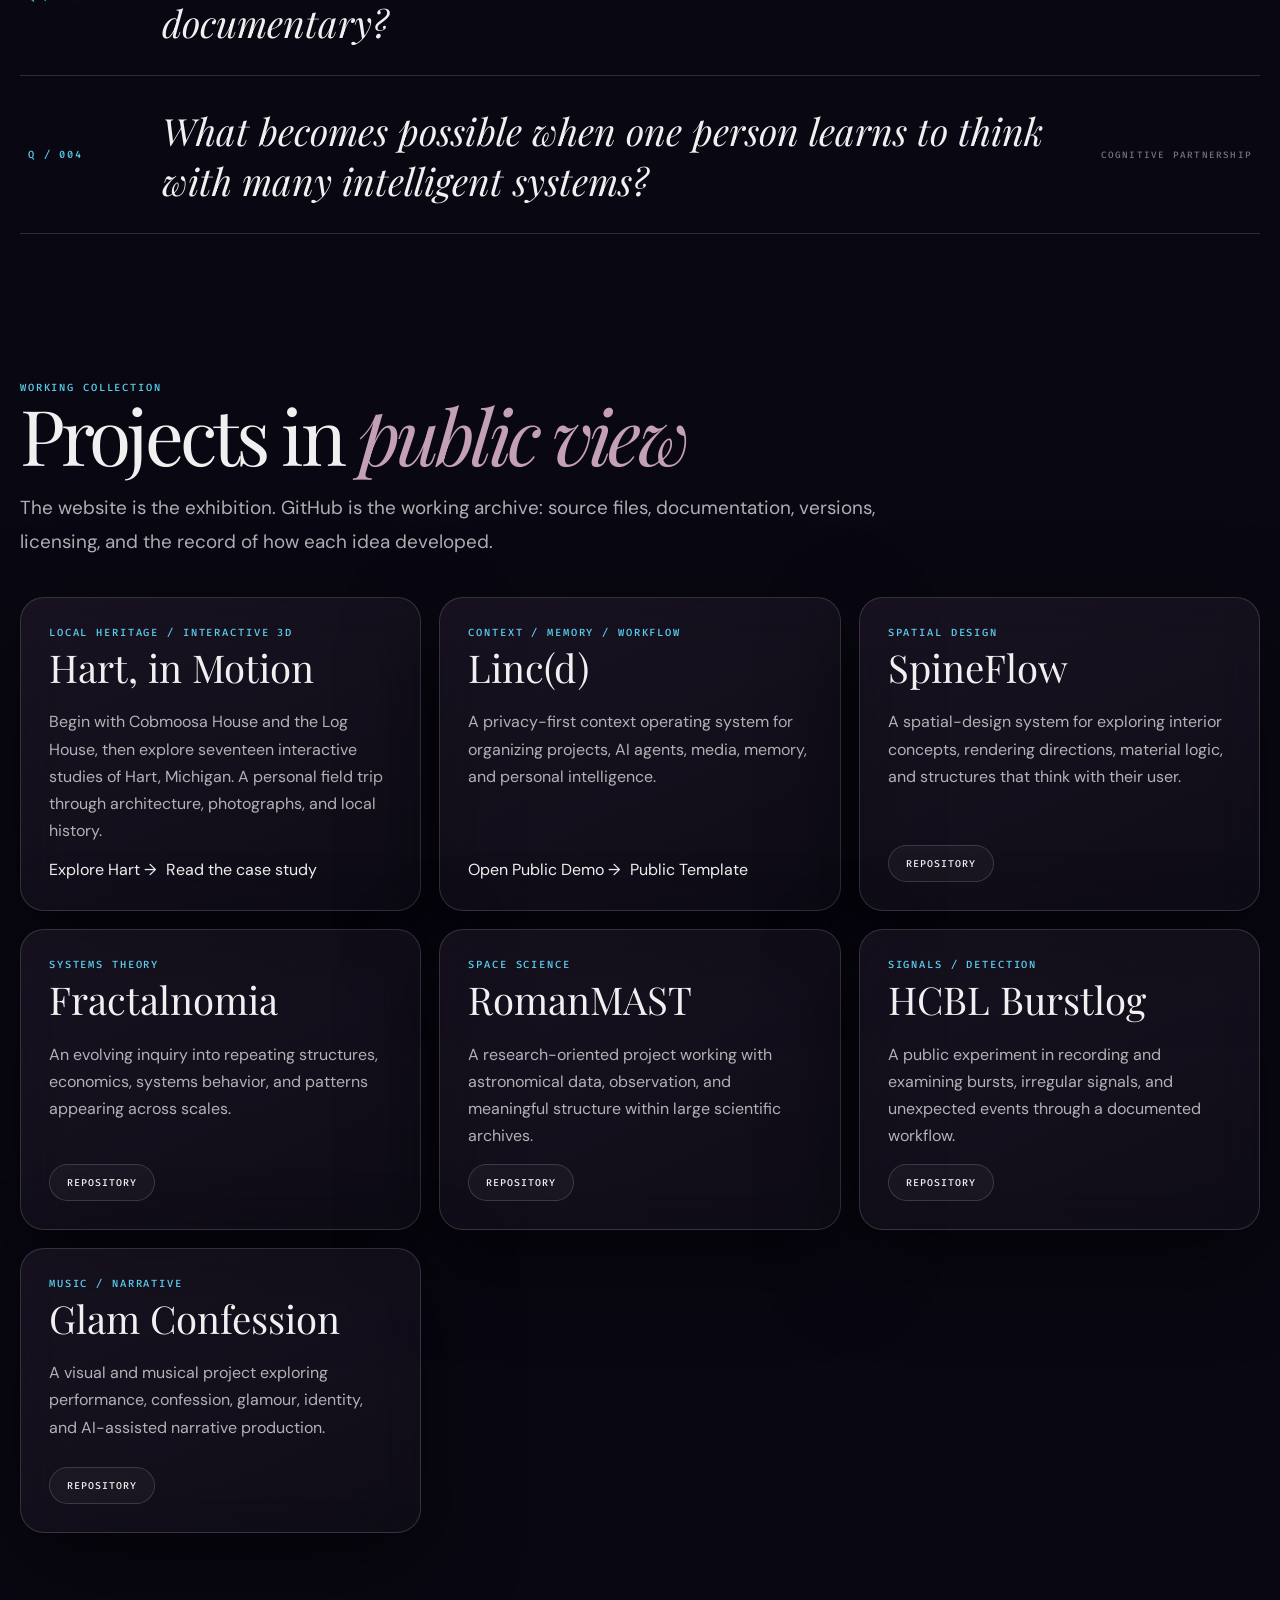
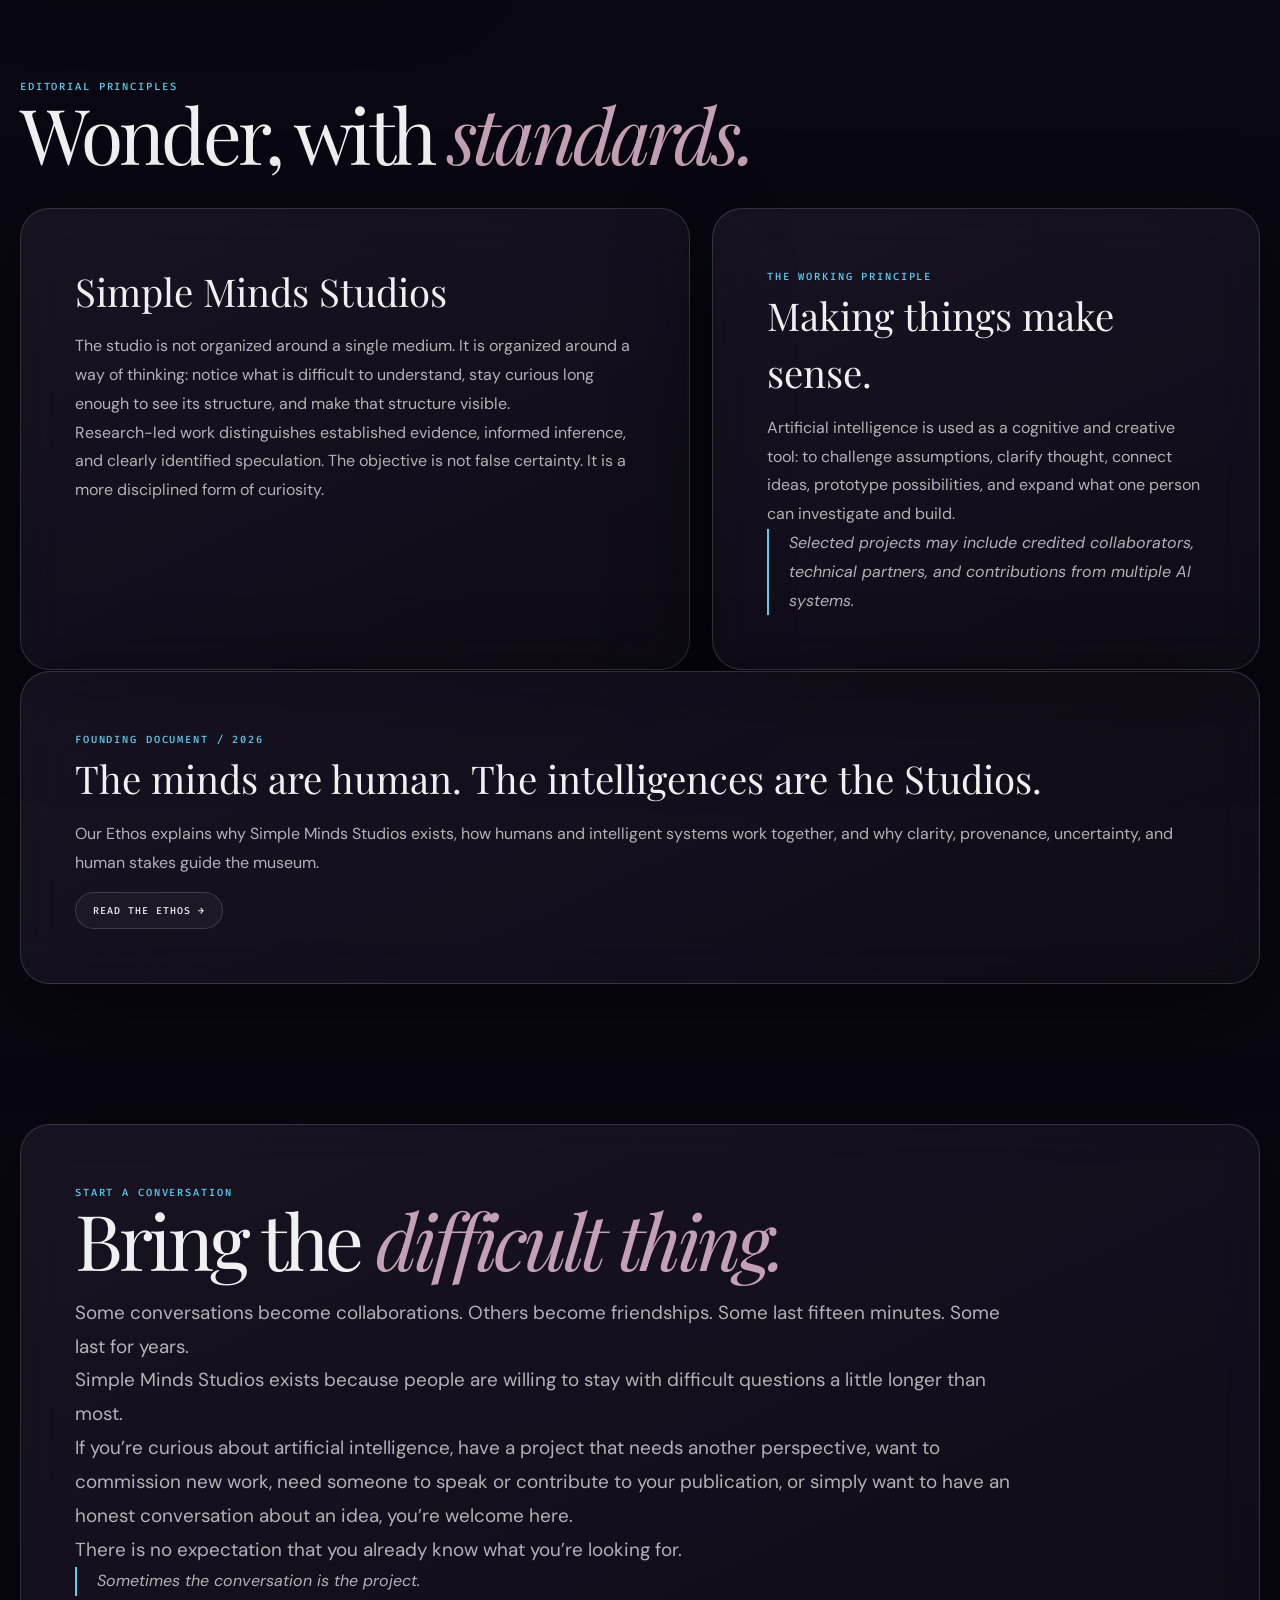
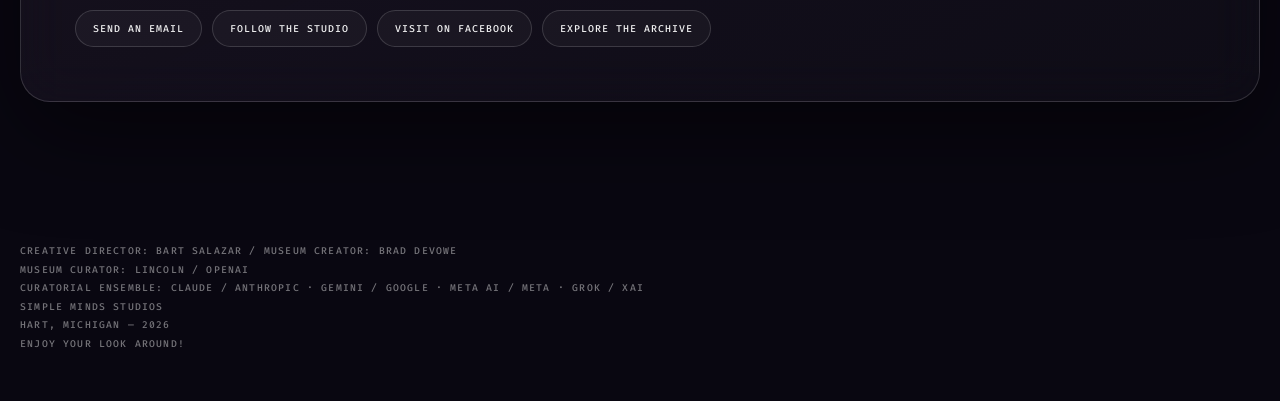
==== commit 8df38397: "Publish Hart, in Motion v7 and case study; preserve the SMS site" ====
--- a/index.html
+++ b/index.html
@@ -227,7 +227,7 @@
           .splash-progress{animation:none;width:100%}
           .shape{animation:none}
         }
-      `}),P("div",{id:"splash",role:"button",tabIndex:0,"aria-label":"Enter site – A place for questions",onClick:u,onKeyDown:(i)=>{if(i.key==="Enter"||i.key===" ")i.preventDefault(),u()},className:`${e?"splash-fading":""} ${t?"splash-hidden":""}`,style:{display:t?"none":"flex"},children:[P("div",{className:"splash-inner",children:[P("h1",{className:"splash-title",children:["A PLACE FOR",p("br",{}),"questions."]}),p("p",{className:"splash-sub",children:"Simple Minds Studios / Hart, Michigan"})]}),p("div",{className:"splash-progress-track","aria-hidden":"true",children:p("div",{className:"splash-progress"})}),p("div",{className:"splash-hint",children:"Tap to enter — Esc"})]}),p("div",{className:"scene","aria-hidden":"true",children:p("div",{className:"shape"})}),p("div",{className:"topbar",children:p("div",{className:"wrap",children:P("nav",{className:"nav","aria-label":"Primary",children:[P("a",{className:"brand",href:"#top",children:["Simple Minds",p("span",{children:"."})]}),P("div",{className:"navlinks",children:[p("a",{href:"#rooms",children:"Rooms"}),p("a",{href:"#questions",children:"Questions"}),p("a",{href:"#collection",children:"Collection"}),p("a",{href:"#principles",children:"Principles"}),p("a",{href:"#contact",children:"Contact"})]})]})})}),P("main",{id:"top",children:[P("section",{className:"threshold wrap",children:[P("div",{className:"threshold-inner",children:[p("span",{className:"eyebrow",children:"Simple Minds Studios / Hart, Michigan"}),P("h1",{children:["A PLACE FOR",p("br",{}),p("em",{children:"questions."})]}),p("p",{className:"sub",children:"A living cultural space for research, design, film, fashion, music, civic imagination, and the ideas that become more interesting when we stay with them."}),P("a",{className:"enter",href:"#rooms",children:["Enter the space ",p("span",{"aria-hidden":"true",children:"↓"})]})]}),p("div",{className:"hint",children:"The browser is the threshold"})]}),P("section",{id:"rooms",className:"section wrap",children:[P("div",{className:"section-head",children:[p("span",{className:"label",children:"Explore the space"}),P("h2",{children:["Choose a ",p("em",{children:"room"})]}),p("p",{className:"sub",children:"There is no required route. Enter through a question, a system, an image, a story, or a piece of work you did not expect to find."})]}),P("div",{className:"rooms",children:[P("a",{className:"room featured glass",href:"#questions",children:[p("span",{className:"room-number",children:"Room 01 / The Forum"}),p("h3",{children:"Questions worth staying with."}),p("p",{children:"Begin with the question rather than the category. Follow it until it becomes a project, a position, an artifact, or a better question."}),p("span",{className:"status",children:"Open now"})]}),P("a",{className:"room glass",href:"#collection",children:[p("span",{className:"room-number",children:"Room 02 / Working Collection"}),p("h3",{children:"Systems, studies & experiments"}),p("p",{children:"Independent work across civic systems, machine intelligence, spatial design, astronomy, anomaly detection, and cultural production."}),p("span",{className:"status",children:"Open collection"})]}),P("a",{className:"room glass",href:"https://bartron773.github.io/low-visibility-brand-bible/",target:"_blank",rel:"noopener noreferrer",children:[p("span",{className:"room-number",children:"Room 03 / Visual Culture"}),p("h3",{children:"Low Visibility"}),p("p",{children:"Fashion, atmosphere, editorial worlds, moving image, and the visual language of obscured environments."}),p("span",{className:"status",children:"Enter exhibition"})]}),P("a",{className:"room glass",href:"https://bartron773.github.io/the-hart-protocol/",target:"_blank",rel:"noopener noreferrer",children:[p("span",{className:"room-number",children:"Room 04 / Civic Futures"}),p("h3",{children:"The Hart Protocol"}),p("p",{children:"A public-interest framework for data centers, local benefit, energy responsibility, and community participation."}),p("span",{className:"status",children:"Enter project"})]}),P("article",{className:"room glass closed",children:[p("span",{className:"room-number",children:"Room 05 / Research Archive"}),p("h3",{children:"Aurelia & Wayfinder"}),p("p",{children:"The first two dossiers are being prepared for permanent display inside the Simple Minds Studios archive."}),p("span",{className:"status",children:"Gallery under preparation"})]})]})]}),P("section",{id:"questions",className:"section wrap",children:[P("div",{className:"section-head",children:[p("span",{className:"label",children:"The Forum"}),P("h2",{children:["What would you like to ",p("em",{children:"understand?"})]})]}),P("div",{className:"questions",children:[P("a",{className:"question",href:"#principles",children:[p("span",{className:"room-number",children:"Q / 001"}),p("span",{className:"qtext",children:"How do we separate evidence, inference, and speculation without killing wonder?"}),p("span",{className:"qmeta",children:"Research practice"})]}),P("a",{className:"question",href:"https://bartron773.github.io/the-hart-protocol/",target:"_blank",rel:"noopener noreferrer",children:[p("span",{className:"room-number",children:"Q / 002"}),p("span",{className:"qtext",children:"Can infrastructure return wealth to the communities that host it?"}),p("span",{className:"qmeta",children:"Civic systems"})]}),P("a",{className:"question",href:"https://bartron773.github.io/low-visibility-brand-bible/",target:"_blank",rel:"noopener noreferrer",children:[p("span",{className:"room-number",children:"Q / 003"}),p("span",{className:"qtext",children:"Can clothing, atmosphere, and image become a form of documentary?"}),p("span",{className:"qmeta",children:"Visual culture"})]}),P("a",{className:"question",href:"#collection",children:[p("span",{className:"room-number",children:"Q / 004"}),p("span",{className:"qtext",children:"What becomes possible when one person learns to think with many intelligent systems?"}),p("span",{className:"qmeta",children:"Cognitive partnership"})]})]})]}),P("section",{id:"collection",className:"section wrap",children:[P("div",{className:"section-head",children:[p("span",{className:"label",children:"Working Collection"}),P("h2",{children:["Projects in ",p("em",{children:"public view"})]}),p("p",{className:"sub",children:"The website is the exhibition. GitHub is the working archive: source files, documentation, versions, licensing, and the record of how each idea developed."})]}),P("div",{className:"collection",children:[P("article",{className:"card glass",children:[p("span",{className:"kicker",children:"Context / Memory / Workflow"}),p("h3",
+      `}),P("div",{id:"splash",role:"button",tabIndex:0,"aria-label":"Enter site – A place for questions",onClick:u,onKeyDown:(i)=>{if(i.key==="Enter"||i.key===" ")i.preventDefault(),u()},className:`${e?"splash-fading":""} ${t?"splash-hidden":""}`,style:{display:t?"none":"flex"},children:[P("div",{className:"splash-inner",children:[P("h1",{className:"splash-title",children:["A PLACE FOR",p("br",{}),"questions."]}),p("p",{className:"splash-sub",children:"Simple Minds Studios / Hart, Michigan"})]}),p("div",{className:"splash-progress-track","aria-hidden":"true",children:p("div",{className:"splash-progress"})}),p("div",{className:"splash-hint",children:"Tap to enter — Esc"})]}),p("div",{className:"scene","aria-hidden":"true",children:p("div",{className:"shape"})}),p("div",{className:"topbar",children:p("div",{className:"wrap",children:P("nav",{className:"nav","aria-label":"Primary",children:[P("a",{className:"brand",href:"#top",children:["Simple Minds",p("span",{children:"."})]}),P("div",{className:"navlinks",children:[p("a",{href:"#rooms",children:"Rooms"}),p("a",{href:"#questions",children:"Questions"}),p("a",{href:"#collection",children:"Collection"}),p("a",{href:"#principles",children:"Principles"}),p("a",{href:"#contact",children:"Contact"})]})]})})}),P("main",{id:"top",children:[P("section",{className:"threshold wrap",children:[P("div",{className:"threshold-inner",children:[p("span",{className:"eyebrow",children:"Simple Minds Studios / Hart, Michigan"}),P("h1",{children:["A PLACE FOR",p("br",{}),p("em",{children:"questions."})]}),p("p",{className:"sub",children:"A living cultural space for research, design, film, fashion, music, civic imagination, and the ideas that become more interesting when we stay with them."}),P("a",{className:"enter",href:"#rooms",children:["Enter the space ",p("span",{"aria-hidden":"true",children:"↓"})]})]}),p("div",{className:"hint",children:"The browser is the threshold"})]}),P("section",{id:"rooms",className:"section wrap",children:[P("div",{className:"section-head",children:[p("span",{className:"label",children:"Explore the space"}),P("h2",{children:["Choose a ",p("em",{children:"room"})]}),p("p",{className:"sub",children:"There is no required route. Enter through a question, a system, an image, a story, or a piece of work you did not expect to find."})]}),P("div",{className:"rooms",children:[P("a",{className:"room featured glass",href:"#questions",children:[p("span",{className:"room-number",children:"Room 01 / The Forum"}),p("h3",{children:"Questions worth staying with."}),p("p",{children:"Begin with the question rather than the category. Follow it until it becomes a project, a position, an artifact, or a better question."}),p("span",{className:"status",children:"Open now"})]}),P("a",{className:"room glass",href:"#collection",children:[p("span",{className:"room-number",children:"Room 02 / Working Collection"}),p("h3",{children:"Systems, studies & experiments"}),p("p",{children:"Independent work across civic systems, machine intelligence, spatial design, astronomy, anomaly detection, and cultural production."}),p("span",{className:"status",children:"Open collection"})]}),P("a",{className:"room glass",href:"https://bartron773.github.io/low-visibility-brand-bible/",target:"_blank",rel:"noopener noreferrer",children:[p("span",{className:"room-number",children:"Room 03 / Visual Culture"}),p("h3",{children:"Low Visibility"}),p("p",{children:"Fashion, atmosphere, editorial worlds, moving image, and the visual language of obscured environments."}),p("span",{className:"status",children:"Enter exhibition"})]}),P("a",{className:"room glass",href:"https://bartron773.github.io/the-hart-protocol/",target:"_blank",rel:"noopener noreferrer",children:[p("span",{className:"room-number",children:"Room 04 / Civic Futures"}),p("h3",{children:"The Hart Protocol"}),p("p",{children:"A public-interest framework for data centers, local benefit, energy responsibility, and community participation."}),p("span",{className:"status",children:"Enter project"})]}),P("article",{className:"room glass closed",children:[p("span",{className:"room-number",children:"Room 05 / Research Archive"}),p("h3",{children:"Aurelia & Wayfinder"}),p("p",{children:"The first two dossiers are being prepared for permanent display inside the Simple Minds Studios archive."}),p("span",{className:"status",children:"Gallery under preparation"})]})]})]}),P("section",{id:"questions",className:"section wrap",children:[P("div",{className:"section-head",children:[p("span",{className:"label",children:"The Forum"}),P("h2",{children:["What would you like to ",p("em",{children:"understand?"})]})]}),P("div",{className:"questions",children:[P("a",{className:"question",href:"#principles",children:[p("span",{className:"room-number",children:"Q / 001"}),p("span",{className:"qtext",children:"How do we separate evidence, inference, and speculation without killing wonder?"}),p("span",{className:"qmeta",children:"Research practice"})]}),P("a",{className:"question",href:"https://bartron773.github.io/the-hart-protocol/",target:"_blank",rel:"noopener noreferrer",children:[p("span",{className:"room-number",children:"Q / 002"}),p("span",{className:"qtext",children:"Can infrastructure return wealth to the communities that host it?"}),p("span",{className:"qmeta",children:"Civic systems"})]}),P("a",{className:"question",href:"https://bartron773.github.io/low-visibility-brand-bible/",target:"_blank",rel:"noopener noreferrer",children:[p("span",{className:"room-number",children:"Q / 003"}),p("span",{className:"qtext",children:"Can clothing, atmosphere, and image become a form of documentary?"}),p("span",{className:"qmeta",children:"Visual culture"})]}),P("a",{className:"question",href:"#collection",children:[p("span",{className:"room-number",children:"Q / 004"}),p("span",{className:"qtext",children:"What becomes possible when one person learns to think with many intelligent systems?"}),p("span",{className:"qmeta",children:"Cognitive partnership"})]})]})]}),P("section",{id:"collection",className:"section wrap",children:[P("div",{className:"section-head",children:[p("span",{className:"label",children:"Working Collection"}),P("h2",{children:["Projects in ",p("em",{children:"public view"})]}),p("p",{className:"sub",children:"The website is the exhibition. GitHub is the working archive: source files, documentation, versions, licensing, and the record of how each idea developed."})]}),P("div",{className:"collection",children:[P("article",{className:"card glass",children:[p("span",{className:"kicker",children:"Local Heritage / Interactive 3D"}),p("h3",{children:"Hart, in Motion"}),p("p",{children:"Begin with Cobmoosa House and the Log House, then explore seventeen interactive studies of Hart, Michigan. A personal field trip through architecture, photographs, and local history."}),p("div",{className:"actions",children:[p("a",{href:"/hart-in-motion/explore/#cabin",className:"btn primary",children:"Explore Hart →"}),p("a",{href:"/hart-in-motion/",className:"btn",children:"Read the case study"})]})]}),P("article",{className:"card glass",children:[p("span",{className:"kicker",children:"Context / Memory / Workflow"}),p("h3",
 {children:"Linc(d)"}),p("p",{children:"A privacy-first context operating system for organizing projects, AI agents, media, memory, and personal intelligence."}),p("div",{className:"actions",children:[p("a",{href:"/lincd/",className:"btn primary",children:"Open Public Demo →"}),p("a",{href:"https://github.com/Bartron773/lincd-public",target:"_blank",rel:"noopener",className:"btn",children:"Public Template"})
 ]})]}),P("article",{className:"card glass",children:[p("span",{className:"kicker",children:"Spatial Design"}),p("h3",{children:"SpineFlow"}),p("p",{children:"A spatial-design system for exploring interior concepts, rendering directions, material logic, and structures that think with their user."}),p("div",{className:"actions",children:p("a",{className:"button",href:"https://github.com/Bartron773/spineflow-tiny-showcase",target:"_blank",rel:"noopener noreferrer",children:"Repository"})})]}),P("article",{className:"card glass",children:[p("span",{className:"kicker",children:"Systems Theory"}),p("h3",{children:"Fractalnomia"}),p("p",{children:"An evolving inquiry into repeating structures, economics, systems behavior, and patterns appearing across scales."}),p("div",{className:"actions",children:p("a",{className:"button",href:"https://github.com/Bartron773/Fractalnomia",target:"_blank",rel:"noopener noreferrer",children:"Repository"})})]}),P("article",{className:"card glass",children:[p("span",{className:"kicker",children:"Space Science"}),p("h3",{children:"RomanMAST"}),p("p",{children:"A research-oriented project working with astronomical data, observation, and meaningful structure within large scientific archives."}),p("div",{className:"actions",children:p("a",{className:"button",href:"https://github.com/Bartron773/RomanMAST",target:"_blank",rel:"noopener noreferrer",children:"Repository"})})]}),P("article",{className:"card glass",children:[p("span",{className:"kicker",children:"Signals / Detection"}),p("h3",{children:"HCBL Burstlog"}),p("p",{children:"A public experiment in recording and examining bursts, irregular signals, and unexpected events through a documented workflow."}),p("div",{className:"actions",children:p("a",{className:"button",href:"https://github.com/Bartron773/hcbl-burstlog",target:"_blank",rel:"noopener noreferrer",children:"Repository"})})]}),P("article",{className:"card glass",children:[p("span",{className:"kicker",children:"Music / Narrative"}),p("h3",{children:"Glam Confession"}),p("p",{children:"A visual and musical project exploring performance, confession, glamour, identity, and AI-assisted narrative production."}),p("div",{className:"actions",children:p("a",{className:"button",href:"https://github.com/Bartron773/glam-confession",target:"_blank",rel:"noopener noreferrer",children:"Repository"})})]})]})]}),P("section",{id:"principles",className:"section wrap",children:[P("div",{className:"section-head",children:[p("span",{className:"label",children:"Editorial Principles"}),P("h2",{children:["Wonder, with ",p("em",{children:"standards."})]})]}),P("div",{className:"principles",children:[P("article",{className:"panel glass",children:[p("h3",{children:"Simple Minds Studios"}),p("p",{children:"The studio is not organized around a single medium. It is organized around a way of thinking: notice what is difficult to understand, stay curious long enough to see its structure, and make that structure visible."}),p("p",{children:"Research-led work distinguishes established evidence, informed inference, and clearly identified speculation. The objective is not false certainty. It is a more disciplined form of curiosity."})]}),P("article",{className:"panel glass",children:[p("span",{className:"kicker",children:"The working principle"}),p("h3",{children:"Making things make sense."}),p("p",{children:"Artificial intelligence is used as a cognitive and creative tool: to challenge assumptions, clarify thought, connect ideas, prototype possibilities, and expand what one person can investigate and build."}),p("p",{className:"note",children:"Selected projects may include credited collaborators, technical partners, and contributions from multiple AI systems."})]})]})]}),p("section",{id:"contact",className:"section wrap",children:P("article",{className:"panel glass",children:[p("span",{className:"label",children:"Start a conversation"}),P("h2",{children:["Bring the ",p("em",{children:"difficult thing."})]}),p("p",{className:"sub",children:"Some conversations become collaborations. Others become friendships. Some last fifteen minutes. Some last for years."}),p("p",{className:"sub",children:"Simple Minds Studios exists because people are willing to stay with difficult questions a little longer than most."}),p("p",{className:"sub",children:"If you’re curious about artificial intelligence, have a project that needs another perspective, want to commission new work, need someone to speak or contribute to your publication, or simply want to have an honest conversation about an idea, you’re welcome here."}),p("p",{className:"sub",children:"There is no expectation that you already know what you’re looking for."}),p("p",{className:"note",children:"Sometimes the conversation is the project."}),P("div",{className:"actions",children:[p("a",{className:"button",href:"mailto:MITechBros@outlook.com",children:"Send an email"}),p("a",{className:"button",href:"https://www.instagram.com/simplemindsstudios",target:"_blank",rel:"noopener noreferrer",children:"Follow the studio"}),p("a",{className:"button",href:"https://www.facebook.com/share/1BhsEfLZEX/?mibextid=wwXIfr",target:"_blank",rel:"noopener noreferrer",children:"Visit on Facebook"}),p("a",{className:"button",href:"https://github.com/Bartron773",target:"_blank",rel:"noopener noreferrer",children:"Explore the archive"})]})]})})]}),p("footer",{className:"footer",children:p("div",{className:"wrap",children:P("p",{className:"fine",children:["Museum Curator: Brad Devowe / Creative Director: Bart Salazar",p("br",{}),"Simple Minds Studios",p("br",{}),"Hart, Michigan — 2026",p("br",{}),"Enjoy your look around!"]})})})]})}Bc.createRoot(document.getElementById("root")).render(p(Ac.default.StrictMode,{children:p(bu,{})}));
 </script>
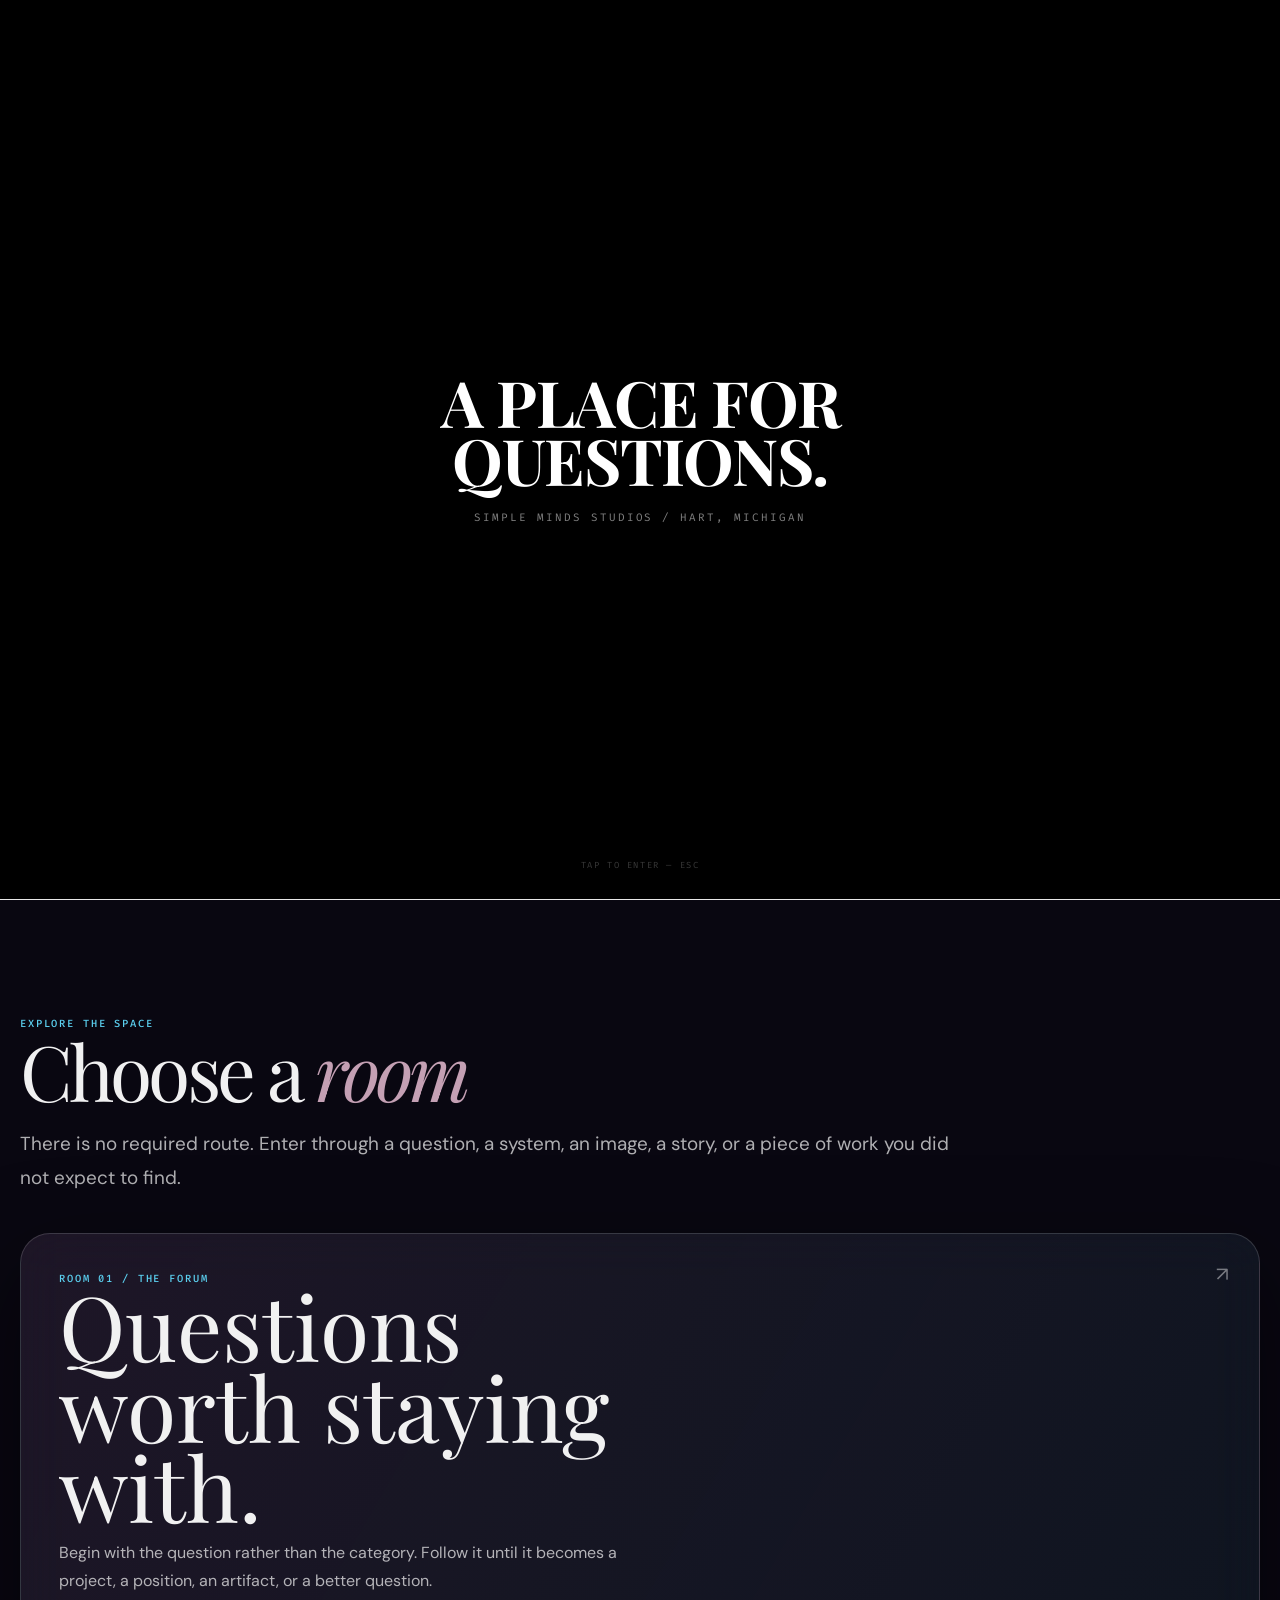
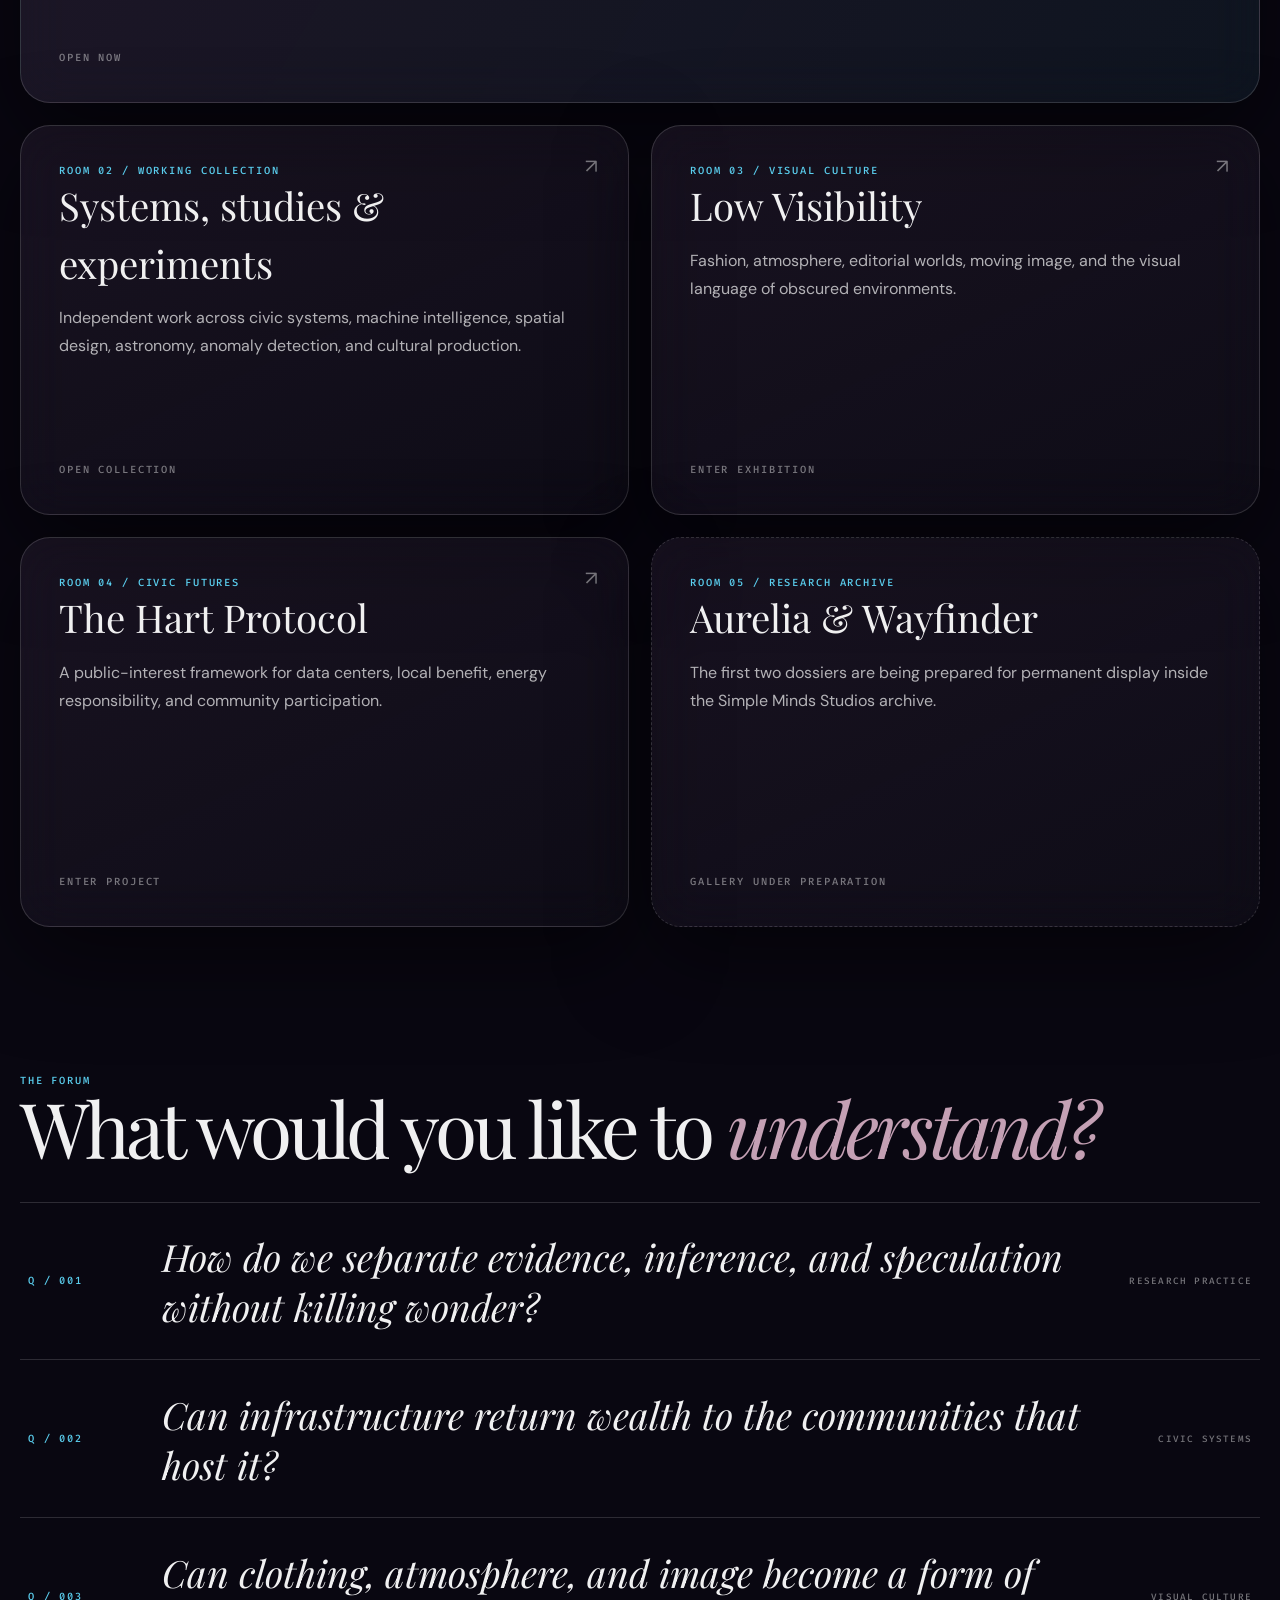
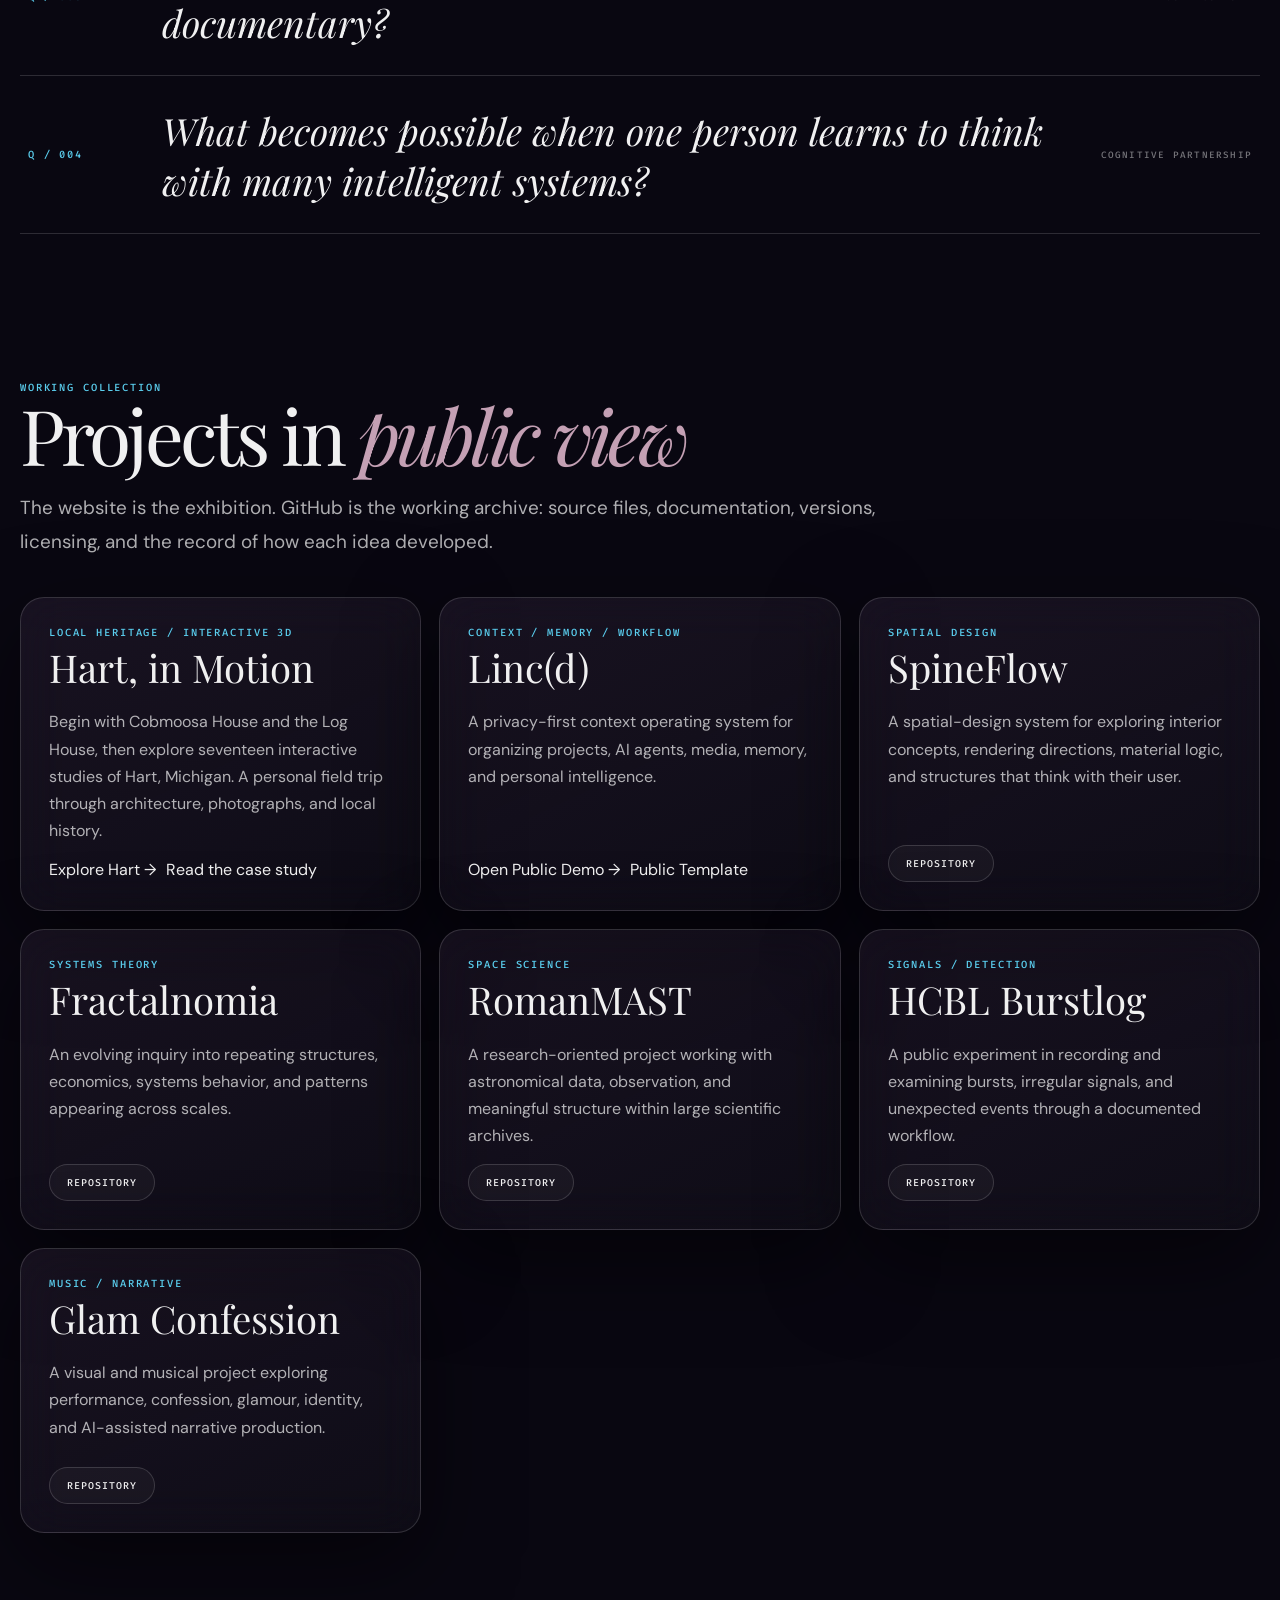
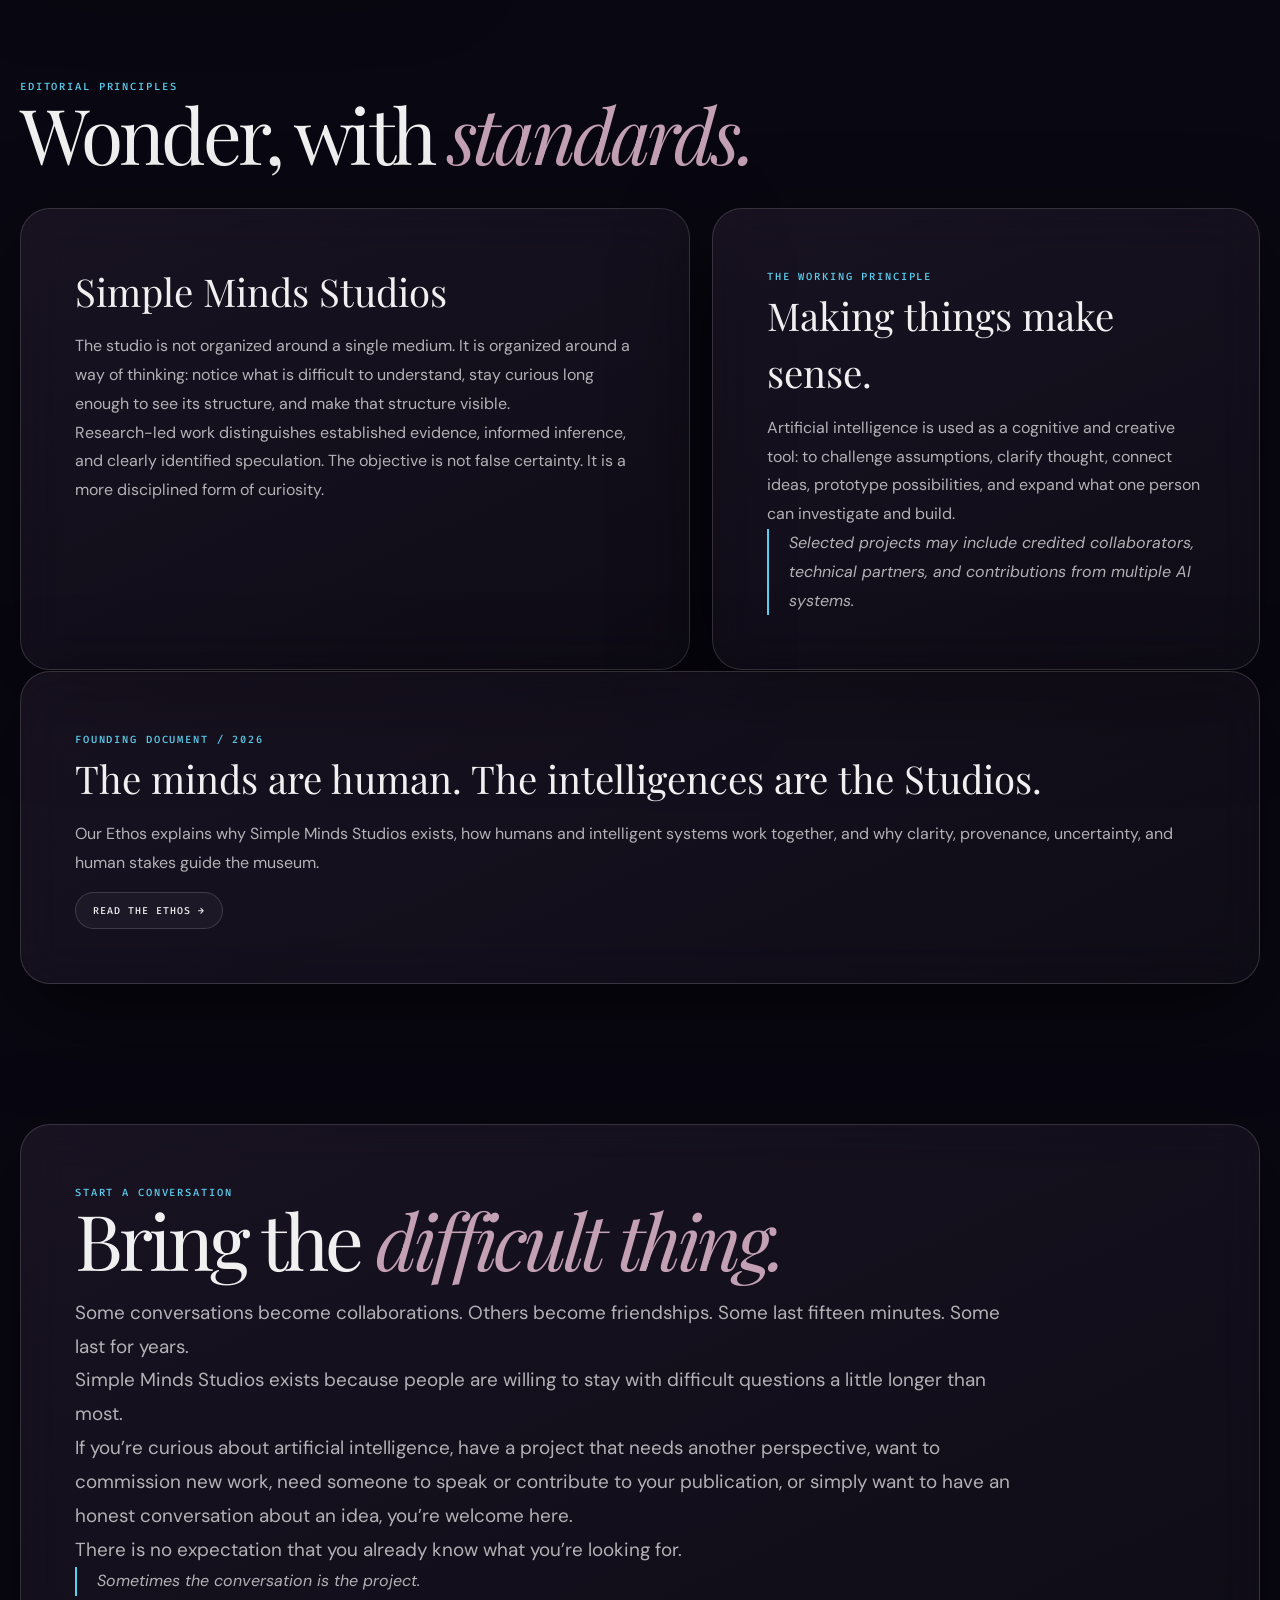
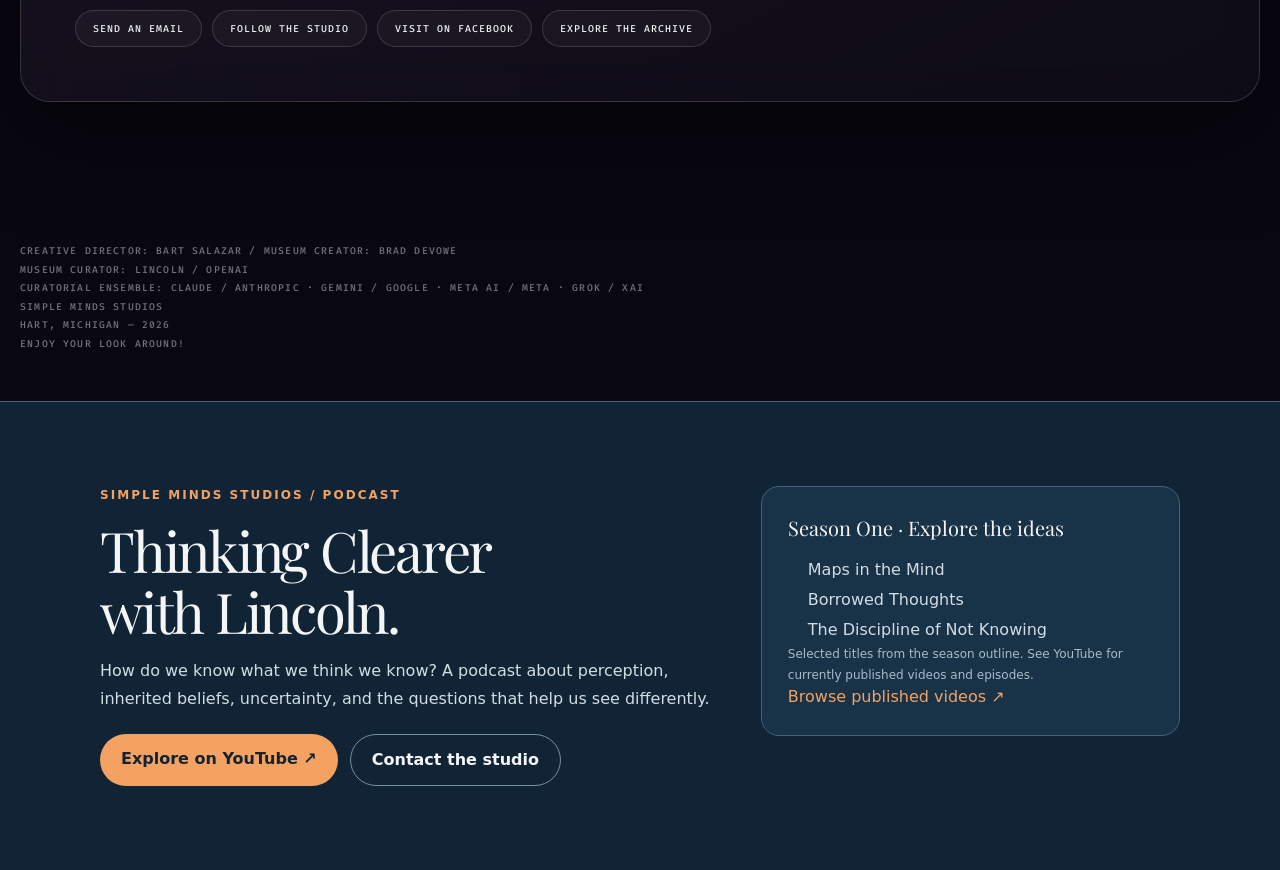
==== commit 328fc68f: "Add Thinking Clearer podcast section to SMS homepage with YouTube and contact links" ====
--- a/index.html
+++ b/index.html
@@ -26,7 +26,21 @@
   <meta name="viewport" content="width=device-width, initial-scale=1">
   <title>Simple Minds Studios — An Environment for Asking Questions</title>
   <style>*,:after,:before{--tw-border-spacing-x:0;--tw-border-spacing-y:0;--tw-translate-x:0;--tw-translate-y:0;--tw-rotate:0;--tw-skew-x:0;--tw-skew-y:0;--tw-scale-x:1;--tw-scale-y:1;--tw-pan-x: ;--tw-pan-y: ;--tw-pinch-zoom: ;--tw-scroll-snap-strictness:proximity;--tw-gradient-from-position: ;--tw-gradient-via-position: ;--tw-gradient-to-position: ;--tw-ordinal: ;--tw-slashed-zero: ;--tw-numeric-figure: ;--tw-numeric-spacing: ;--tw-numeric-fraction: ;--tw-ring-inset: ;--tw-ring-offset-width:0px;--tw-ring-offset-color:#fff;--tw-ring-color:rgba(59,130,246,.5);--tw-ring-offset-shadow:0 0 #0000;--tw-ring-shadow:0 0 #0000;--tw-shadow:0 0 #0000;--tw-shadow-colored:0 0 #0000;--tw-blur: ;--tw-brightness: ;--tw-contrast: ;--tw-grayscale: ;--tw-hue-rotate: ;--tw-invert: ;--tw-saturate: ;--tw-sepia: ;--tw-drop-shadow: ;--tw-backdrop-blur: ;--tw-backdrop-brightness: ;--tw-backdrop-contrast: ;--tw-backdrop-grayscale: ;--tw-backdrop-hue-rotate: ;--tw-backdrop-invert: ;--tw-backdrop-opacity: ;--tw-backdrop-saturate: ;--tw-backdrop-sepia: ;--tw-contain-size: ;--tw-contain-layout: ;--tw-contain-paint: ;--tw-contain-style: }::backdrop{--tw-border-spacing-x:0;--tw-border-spacing-y:0;--tw-translate-x:0;--tw-translate-y:0;--tw-rotate:0;--tw-skew-x:0;--tw-skew-y:0;--tw-scale-x:1;--tw-scale-y:1;--tw-pan-x: ;--tw-pan-y: ;--tw-pinch-zoom: ;--tw-scroll-snap-strictness:proximity;--tw-gradient-from-position: ;--tw-gradient-via-position: ;--tw-gradient-to-position: ;--tw-ordinal: ;--tw-slashed-zero: ;--tw-numeric-figure: ;--tw-numeric-spacing: ;--tw-numeric-fraction: ;--tw-ring-inset: ;--tw-ring-offset-width:0px;--tw-ring-offset-color:#fff;--tw-ring-color:rgba(59,130,246,.5);--tw-ring-offset-shadow:0 0 #0000;--tw-ring-shadow:0 0 #0000;--tw-shadow:0 0 #0000;--tw-shadow-colored:0 0 #0000;--tw-blur: ;--tw-brightness: ;--tw-contrast: ;--tw-grayscale: ;--tw-hue-rotate: ;--tw-invert: ;--tw-saturate: ;--tw-sepia: ;--tw-drop-shadow: ;--tw-backdrop-blur: ;--tw-backdrop-brightness: ;--tw-backdrop-contrast: ;--tw-backdrop-grayscale: ;--tw-backdrop-hue-rotate: ;--tw-backdrop-invert: ;--tw-backdrop-opacity: ;--tw-backdrop-saturate: ;--tw-backdrop-sepia: ;--tw-contain-size: ;--tw-contain-layout: ;--tw-contain-paint: ;--tw-contain-style: }/*! tailwindcss v3.4.18 | MIT License | https://tailwindcss.com*/*,:after,:before{box-sizing:border-box;border:0 solid #e5e7eb}:after,:before{--tw-content:""}:host,html{line-height:1.5;-webkit-text-size-adjust:100%;-moz-tab-size:4;-o-tab-size:4;tab-size:4;font-family:ui-sans-serif,system-ui,sans-serif,Apple Color Emoji,Segoe UI Emoji,Segoe UI Symbol,Noto Color Emoji;font-feature-settings:normal;font-variation-settings:normal;-webkit-tap-highlight-color:transparent}body{line-height:inherit}hr{height:0;color:inherit;border-top-width:1px}abbr:where([title]){-webkit-text-decoration:underline dotted;text-decoration:underline dotted}h1,h2,h3,h4,h5,h6{font-size:inherit;font-weight:inherit}a{color:inherit;text-decoration:inherit}b,strong{font-weight:bolder}code,kbd,pre,samp{font-family:ui-monospace,SFMono-Regular,Menlo,Monaco,Consolas,Liberation Mono,Courier New,monospace;font-feature-settings:normal;font-variation-settings:normal;font-size:1em}small{font-size:80%}sub,sup{font-size:75%;line-height:0;position:relative;vertical-align:baseline}sub{bottom:-.25em}sup{top:-.5em}table{text-indent:0;border-color:inherit;border-collapse:collapse}button,input,optgroup,select,textarea{font-family:inherit;font-feature-settings:inherit;font-variation-settings:inherit;font-size:100%;font-weight:inherit;line-height:inherit;letter-spacing:inherit;color:inherit;margin:0;padding:0}button,select{text-transform:none}button,input:where([type=button]),input:where([type=reset]),input:where([type=submit]){-webkit-appearance:button;background-color:transparent;background-image:none}:-moz-focusring{outline:auto}:-moz-ui-invalid{box-shadow:none}progress{vertical-align:baseline}::-webkit-inner-spin-button,::-webkit-outer-spin-button{height:auto}[type=search]{-webkit-appearance:textfield;outline-offset:-2px}::-webkit-search-decoration{-webkit-appearance:none}::-webkit-file-upload-button{-webkit-appearance:button;font:inherit}summary{display:list-item}blockquote,dd,dl,figure,h1,h2,h3,h4,h5,h6,hr,p,pre{margin:0}fieldset{margin:0}fieldset,legend{padding:0}menu,ol,ul{list-style:none;margin:0;padding:0}dialog{padding:0}textarea{resize:vertical}input::-moz-placeholder,textarea::-moz-placeholder{opacity:1;color:#9ca3af}input::placeholder,textarea::placeholder{opacity:1;color:#9ca3af}[role=button],button{cursor:pointer}:disabled{cursor:default}audio,canvas,embed,iframe,img,object,svg,video{display:block;vertical-align:middle}img,video{max-width:100%;height:auto}[hidden]:where(:not([hidden=until-found])){display:none}.visible{visibility:visible}.fixed{position:fixed}.flex{display:flex}.hidden{display:none}.transform{transform:translate(var(--tw-translate-x),var(--tw-translate-y)) rotate(var(--tw-rotate)) skewX(var(--tw-skew-x)) skewY(var(--tw-skew-y)) scaleX(var(--tw-scale-x)) scaleY(var(--tw-scale-y))}.ease-in-out{transition-timing-function:cubic-bezier(.4,0,.2,1)}#root,body,html{min-height:100%}body{margin:0;font-family:Inter,ui-sans-serif,system-ui,-apple-system,BlinkMacSystemFont,Segoe UI,sans-serif}[role=button]:not([aria-disabled=true]),button:not(:disabled),label[for],select:not(:disabled),summary{cursor:pointer}</style>
-<meta name="description" content="A living cultural space for research, design, film, fashion, music, civic imagination, and the ideas that become more interesting when we stay with them."><meta name="theme-color" content="#0E0E0E"><link rel="canonical" href="https://simplemindsstudios.com/"><meta property="og:title" content="Simple Minds Studios — An Environment for Asking Questions"><meta property="og:description" content="A living cultural space for research, design, film, fashion, music, civic imagination, and the ideas that become more interesting when we stay with them."><meta property="og:image" content="https://simplemindsstudios.github.io/images/social-preview.PNG"><meta property="og:url" content="https://simplemindsstudios.com/"><link rel="stylesheet" href="https://fonts.googleapis.com/css2?family=Playfair+Display:ital,wght@0,400;0,700;0,900;1,400&amp;family=DM+Sans:wght@300;400;500;600;700&amp;family=Fira+Code:wght@400;500&amp;display=swap"><script defer src="/ethos-wire.js"></script></head>
+<meta name="description" content="A living cultural space for research, design, film, fashion, music, civic imagination, and the ideas that become more interesting when we stay with them."><meta name="theme-color" content="#0E0E0E"><link rel="canonical" href="https://simplemindsstudios.com/"><meta property="og:title" content="Simple Minds Studios — An Environment for Asking Questions"><meta property="og:description" content="A living cultural space for research, design, film, fashion, music, civic imagination, and the ideas that become more interesting when we stay with them."><meta property="og:image" content="https://simplemindsstudios.github.io/images/social-preview.PNG"><meta property="og:url" content="https://simplemindsstudios.com/"><link rel="stylesheet" href="https://fonts.googleapis.com/css2?family=Playfair+Display:ital,wght@0,400;0,700;0,900;1,400&amp;family=DM+Sans:wght@300;400;500;600;700&amp;family=Fira+Code:wght@400;500&amp;display=swap"><script defer src="/ethos-wire.js"></script><style id="thinking-clearer-sms-style">
+#sms-podcast{position:relative;z-index:1;background:#102435;color:#f3f5f6;border-top:1px solid #476174;padding:clamp(42px,7vw,84px) 24px;font-family:system-ui,-apple-system,sans-serif}
+#sms-podcast .sms-podcast-inner{max-width:1080px;margin:auto;display:grid;grid-template-columns:1.2fr .8fr;gap:32px;align-items:start}
+#sms-podcast .sms-podcast-eyebrow{color:#f4a261;text-transform:uppercase;letter-spacing:.17em;font-size:12px;font-weight:700}
+#sms-podcast h2{font-size:clamp(32px,5vw,56px);line-height:1.08;letter-spacing:-.04em;margin:16px 0}
+#sms-podcast p{color:#d1dde5;max-width:620px;line-height:1.7}
+#sms-podcast .sms-podcast-actions{display:flex;flex-wrap:wrap;gap:12px;margin-top:22px}
+#sms-podcast a.sms-podcast-button{display:inline-block;text-decoration:none;background:#f4a261;color:#102435;font-weight:750;padding:13px 21px;border-radius:999px}
+#sms-podcast a.sms-podcast-secondary{background:transparent;color:#f6f6f6;border:1px solid #78909c}
+#sms-podcast .sms-podcast-card{border:1px solid #476174;border-radius:18px;padding:26px;background:#183247}
+#sms-podcast .sms-podcast-card h3{font-size:20px;margin:0 0 12px}
+#sms-podcast .sms-podcast-card ul{padding-left:20px;line-height:1.85;color:#d1dde5;margin:0}
+#sms-podcast .sms-podcast-note{font-size:12px;color:#aabcc7}
+@media(max-width:760px){#sms-podcast .sms-podcast-inner{grid-template-columns:1fr}}
+</style></head>
   <script async src="https://www.googletagmanager.com/gtag/js?id=G-8QL1DX6CTL"></script>
 <script>
   window.dataLayer = window.dataLayer || [];
@@ -233,5 +247,8 @@
 </script>
   <script>(function(){function m(a){var h=a.getAttribute("href");if(!h)return;try{var u=new URL(h,document.baseURI);if((u.protocol==="http:"||u.protocol==="https:")&&u.host!==location.host){a.target="_blank";a.rel="noopener noreferrer";}}catch(e){}}function s(){document.querySelectorAll("a[href]").forEach(m);}if(document.readyState!=="loading"){s();}else{document.addEventListener("DOMContentLoaded",s);}document.addEventListener("click",function(e){var a=e.target&&e.target.closest&&e.target.closest("a[href]");if(a){m(a);}},true);})();</script>
   
-<script>(function(){var loc=location.href.replace(/#.*$/,"");var ATTR_NAMES=["data-product-id","data-productid","data-product_id","product-id","productid","product_id","data-source-entity-id","source-entity-id","source_entity_id","data-product","data-metadata","data-meta"];var DATASET_KEYS=["productId","productid","product_id","sourceEntityId","sourceentityid","source_entity_id","product","metadata","meta"];function readProductId(value){if(typeof value!=="string"||value.length===0)return null;if(/^[0-9]{6,}$/.test(value))return value;var match=value.match(/(?:product(?:_|-)?id|source(?:_|-)?entity(?:_|-)?id)["'=:\s]+([0-9]{6,})/i);return match?match[1]:null}function extractProductId(start){for(var node=start;node&&node!==document.body;node=node.parentElement){for(var i=0;i<ATTR_NAMES.length;i++){var attrValue=node.getAttribute&&node.getAttribute(ATTR_NAMES[i]);var attrProductId=readProductId(attrValue);if(attrProductId)return attrProductId}var dataset=node.dataset||null;if(dataset){for(var j=0;j<DATASET_KEYS.length;j++){var dataValue=dataset[DATASET_KEYS[j]];var dataProductId=readProductId(dataValue);if(dataProductId)return dataProductId}}}return null}function isInlineMediaSlotElement(node){return !!(node&&node.getAttribute&&node.getAttribute("data-clippy-inline-media-slot")!==null)}function findInlineMediaSlot(start){for(var node=start;node&&node!==document.body;node=node.parentElement){if(isInlineMediaSlotElement(node))return node}return null}function readInlineMediaUrl(node){if(!node)return null;return node.getAttribute&&((node.getAttribute("data-clippy-inline-media-url")||node.getAttribute("data-url")||node.getAttribute("data_url")))||node.href||null}function stripHash(url){return String(url).replace(/#.*$/,"")}function urlsMatch(a,b){if(!a||!b)return false;try{return stripHash(new URL(a,loc).href)===stripHash(new URL(b,loc).href)}catch(_){return stripHash(a)===stripHash(b)}}function isFirstPartyReelUrl(value){try{var url=new URL(value,loc);if(url.protocol!=="https:")return false;var host=url.hostname.toLowerCase();var supported=host==="instagram.com"||host.endsWith(".instagram.com")||host==="facebook.com"||host.endsWith(".facebook.com");return supported&&/\/reels?\//i.test(url.pathname)}catch(_){return false}}function isInlineMediaUrlClick(node,href){var slot=findInlineMediaSlot(node);if(!slot)return false;var slotUrl=readInlineMediaUrl(slot);if(slotUrl)return urlsMatch(href,slotUrl);return isFirstPartyReelUrl(href)}function findDataHref(start){for(var node=start;node&&node!==document.body;node=node.parentElement){if(node.getAttribute){var href=node.getAttribute("data-href")||node.getAttribute("data-url");if(href)return{href:href,node:node}}}return null}var nativeOpen=window.open;window.open=function(url){if(parent!==window&&typeof url==="string"&&/^https?:\/\//.test(url)){parent.postMessage({type:"ecto:usercontent-link-click",href:url},"*");return null}return nativeOpen?nativeOpen.apply(window,arguments):null};document.addEventListener("click",function(e){var target=e.target instanceof Element?e.target:null;if(!target)return;if(parent===window)return;var a=target.closest?target.closest("a[href]"):null;if(a&&a.href&&/^https?:\/\//.test(a.href)&&a.href.replace(/#.*$/,"")!==loc){if(isInlineMediaUrlClick(a,a.href))return;var productId=extractProductId(target)||extractProductId(a);if(productId){e.preventDefault();parent.postMessage({type:"ecto-artifact-link-click",productId:productId},"*");return}e.preventDefault();parent.postMessage({type:"ecto:usercontent-link-click",href:a.href},"*");return}var dataHref=findDataHref(target);if(dataHref&&/^https?:\/\//.test(dataHref.href)&&dataHref.href.replace(/#.*$/,"")!==loc){if(isInlineMediaUrlClick(dataHref.node,dataHref.href))return;e.preventDefault();parent.postMessage({type:"ecto:usercontent-link-click",href:dataHref.href},"*")}},true)})();</script><script>(function(){var FOCUS_TYPE="ecto:artifact-focus-request";var CLOSE_TYPE="ecto:artifact-close-request";function focusArtifactDocument(){var body=document.body;if(!body)return;try{window.focus();}catch(e){}if(!body.hasAttribute("tabindex"))body.setAttribute("tabindex","-1");try{body.focus({preventScroll:true});}catch(e){try{body.focus();}catch(e2){}}}window.addEventListener("message",function(event){if(event.source!==window.parent)return;var data=event.data;if(!data||typeof data!=="object"||data.type!==FOCUS_TYPE)return;if(document.readyState==="loading"){document.addEventListener("DOMContentLoaded",focusArtifactDocument,{once:true});return;}focusArtifactDocument();});window.addEventListener("keydown",function(event){if(event.key!=="Escape")return;window.setTimeout(function(){if(event.defaultPrevented)return;window.parent.postMessage({type:CLOSE_TYPE},"*");},0);});})();</script></body>
+<script>(function(){var loc=location.href.replace(/#.*$/,"");var ATTR_NAMES=["data-product-id","data-productid","data-product_id","product-id","productid","product_id","data-source-entity-id","source-entity-id","source_entity_id","data-product","data-metadata","data-meta"];var DATASET_KEYS=["productId","productid","product_id","sourceEntityId","sourceentityid","source_entity_id","product","metadata","meta"];function readProductId(value){if(typeof value!=="string"||value.length===0)return null;if(/^[0-9]{6,}$/.test(value))return value;var match=value.match(/(?:product(?:_|-)?id|source(?:_|-)?entity(?:_|-)?id)["'=:\s]+([0-9]{6,})/i);return match?match[1]:null}function extractProductId(start){for(var node=start;node&&node!==document.body;node=node.parentElement){for(var i=0;i<ATTR_NAMES.length;i++){var attrValue=node.getAttribute&&node.getAttribute(ATTR_NAMES[i]);var attrProductId=readProductId(attrValue);if(attrProductId)return attrProductId}var dataset=node.dataset||null;if(dataset){for(var j=0;j<DATASET_KEYS.length;j++){var dataValue=dataset[DATASET_KEYS[j]];var dataProductId=readProductId(dataValue);if(dataProductId)return dataProductId}}}return null}function isInlineMediaSlotElement(node){return !!(node&&node.getAttribute&&node.getAttribute("data-clippy-inline-media-slot")!==null)}function findInlineMediaSlot(start){for(var node=start;node&&node!==document.body;node=node.parentElement){if(isInlineMediaSlotElement(node))return node}return null}function readInlineMediaUrl(node){if(!node)return null;return node.getAttribute&&((node.getAttribute("data-clippy-inline-media-url")||node.getAttribute("data-url")||node.getAttribute("data_url")))||node.href||null}function stripHash(url){return String(url).replace(/#.*$/,"")}function urlsMatch(a,b){if(!a||!b)return false;try{return stripHash(new URL(a,loc).href)===stripHash(new URL(b,loc).href)}catch(_){return stripHash(a)===stripHash(b)}}function isFirstPartyReelUrl(value){try{var url=new URL(value,loc);if(url.protocol!=="https:")return false;var host=url.hostname.toLowerCase();var supported=host==="instagram.com"||host.endsWith(".instagram.com")||host==="facebook.com"||host.endsWith(".facebook.com");return supported&&/\/reels?\//i.test(url.pathname)}catch(_){return false}}function isInlineMediaUrlClick(node,href){var slot=findInlineMediaSlot(node);if(!slot)return false;var slotUrl=readInlineMediaUrl(slot);if(slotUrl)return urlsMatch(href,slotUrl);return isFirstPartyReelUrl(href)}function findDataHref(start){for(var node=start;node&&node!==document.body;node=node.parentElement){if(node.getAttribute){var href=node.getAttribute("data-href")||node.getAttribute("data-url");if(href)return{href:href,node:node}}}return null}var nativeOpen=window.open;window.open=function(url){if(parent!==window&&typeof url==="string"&&/^https?:\/\//.test(url)){parent.postMessage({type:"ecto:usercontent-link-click",href:url},"*");return null}return nativeOpen?nativeOpen.apply(window,arguments):null};document.addEventListener("click",function(e){var target=e.target instanceof Element?e.target:null;if(!target)return;if(parent===window)return;var a=target.closest?target.closest("a[href]"):null;if(a&&a.href&&/^https?:\/\//.test(a.href)&&a.href.replace(/#.*$/,"")!==loc){if(isInlineMediaUrlClick(a,a.href))return;var productId=extractProductId(target)||extractProductId(a);if(productId){e.preventDefault();parent.postMessage({type:"ecto-artifact-link-click",productId:productId},"*");return}e.preventDefault();parent.postMessage({type:"ecto:usercontent-link-click",href:a.href},"*");return}var dataHref=findDataHref(target);if(dataHref&&/^https?:\/\//.test(dataHref.href)&&dataHref.href.replace(/#.*$/,"")!==loc){if(isInlineMediaUrlClick(dataHref.node,dataHref.href))return;e.preventDefault();parent.postMessage({type:"ecto:usercontent-link-click",href:dataHref.href},"*")}},true)})();</script><script>(function(){var FOCUS_TYPE="ecto:artifact-focus-request";var CLOSE_TYPE="ecto:artifact-close-request";function focusArtifactDocument(){var body=document.body;if(!body)return;try{window.focus();}catch(e){}if(!body.hasAttribute("tabindex"))body.setAttribute("tabindex","-1");try{body.focus({preventScroll:true});}catch(e){try{body.focus();}catch(e2){}}}window.addEventListener("message",function(event){if(event.source!==window.parent)return;var data=event.data;if(!data||typeof data!=="object"||data.type!==FOCUS_TYPE)return;if(document.readyState==="loading"){document.addEventListener("DOMContentLoaded",focusArtifactDocument,{once:true});return;}focusArtifactDocument();});window.addEventListener("keydown",function(event){if(event.key!=="Escape")return;window.setTimeout(function(){if(event.defaultPrevented)return;window.parent.postMessage({type:CLOSE_TYPE},"*");},0);});})();</script><section id="sms-podcast" aria-labelledby="sms-podcast-title">
+<div class="sms-podcast-inner"><div><div class="sms-podcast-eyebrow">Simple Minds Studios / Podcast</div><h2 id="sms-podcast-title">Thinking Clearer<br>with Lincoln.</h2><p>How do we know what we think we know? A podcast about perception, inherited beliefs, uncertainty, and the questions that help us see differently.</p>
+<div class="sms-podcast-actions"><a class="sms-podcast-button" href="https://www.youtube.com/@simplemindsstudios" target="_blank" rel="noopener noreferrer">Explore on YouTube ↗</a><a class="sms-podcast-button sms-podcast-secondary" href="#contact">Contact the studio</a></div></div>
+<div class="sms-podcast-card"><h3>Season One · Explore the ideas</h3><ul><li>Maps in the Mind</li><li>Borrowed Thoughts</li><li>The Discipline of Not Knowing</li></ul><p class="sms-podcast-note">Selected titles from the season outline. See YouTube for currently published videos and episodes.</p><a href="https://www.youtube.com/@simplemindsstudios/videos" target="_blank" rel="noopener noreferrer" style="color:#f4a261">Browse published videos ↗</a></div></div></section></body>
 </html>
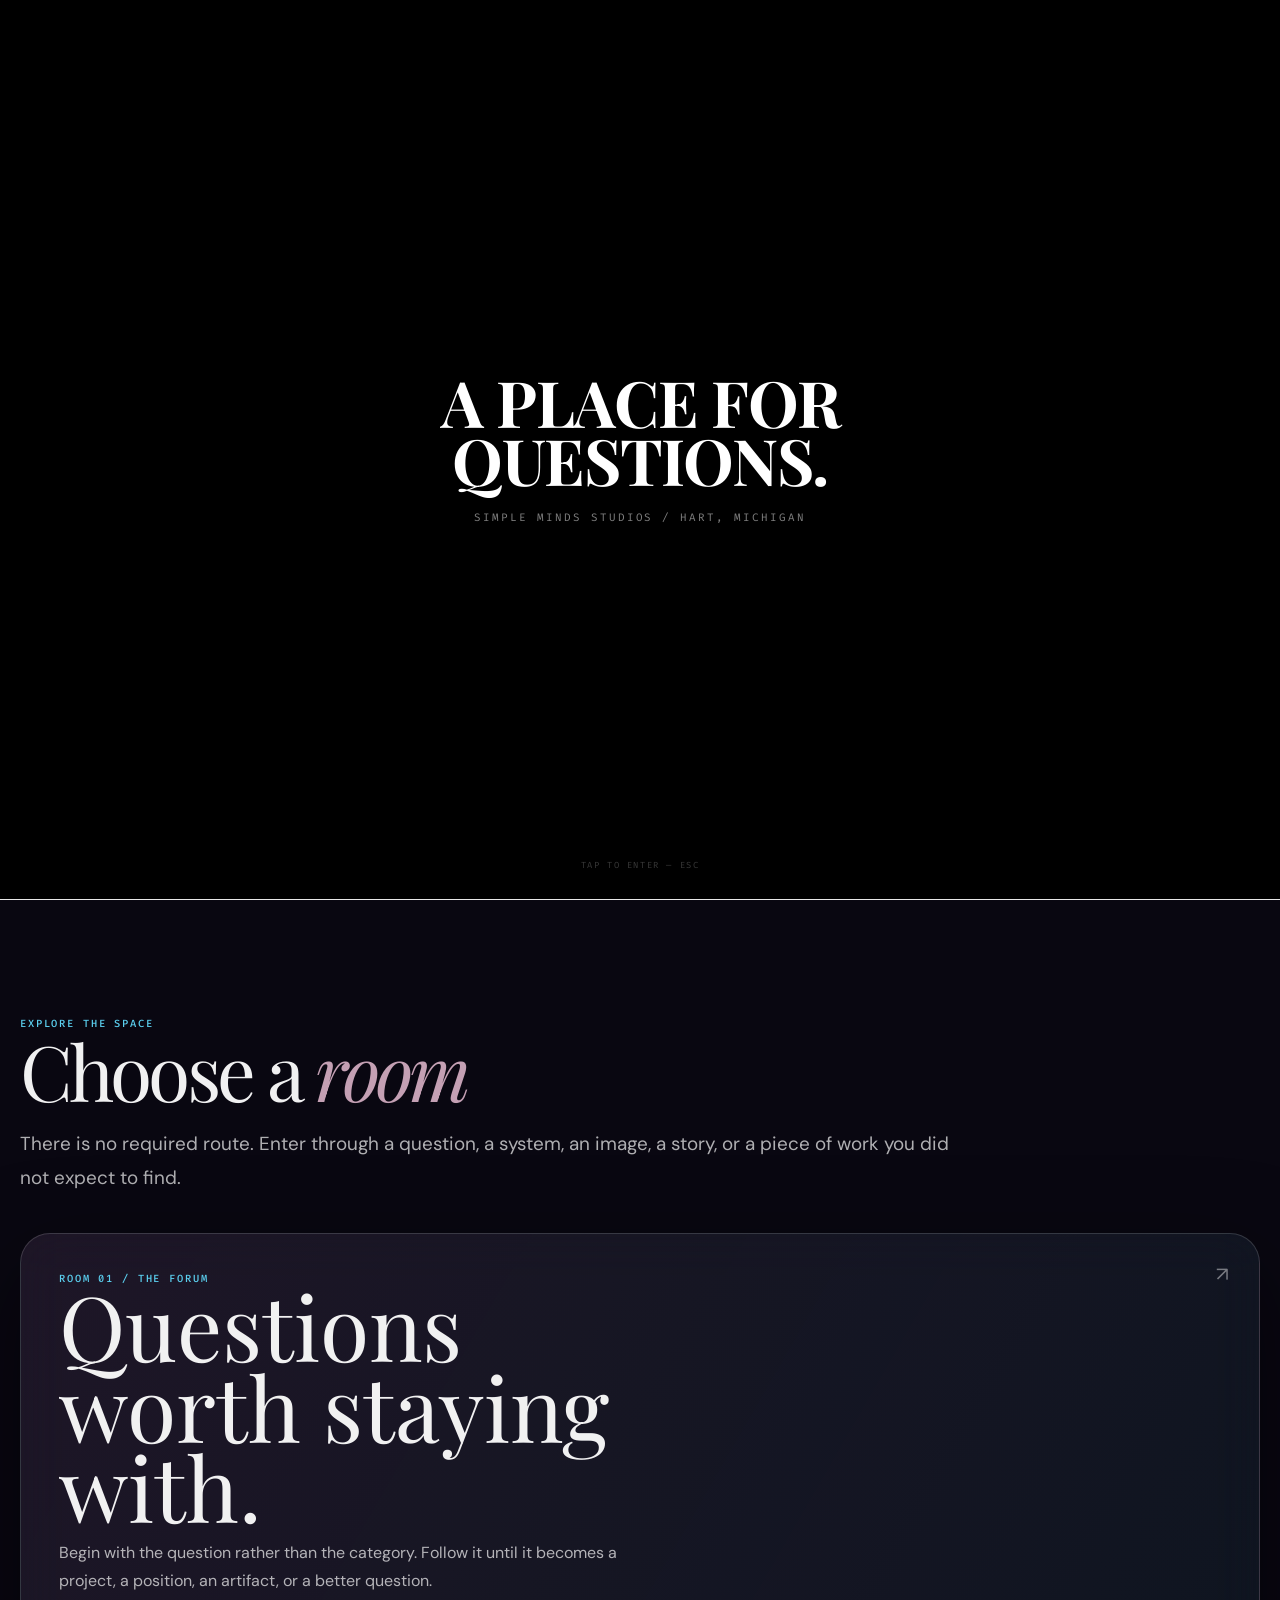
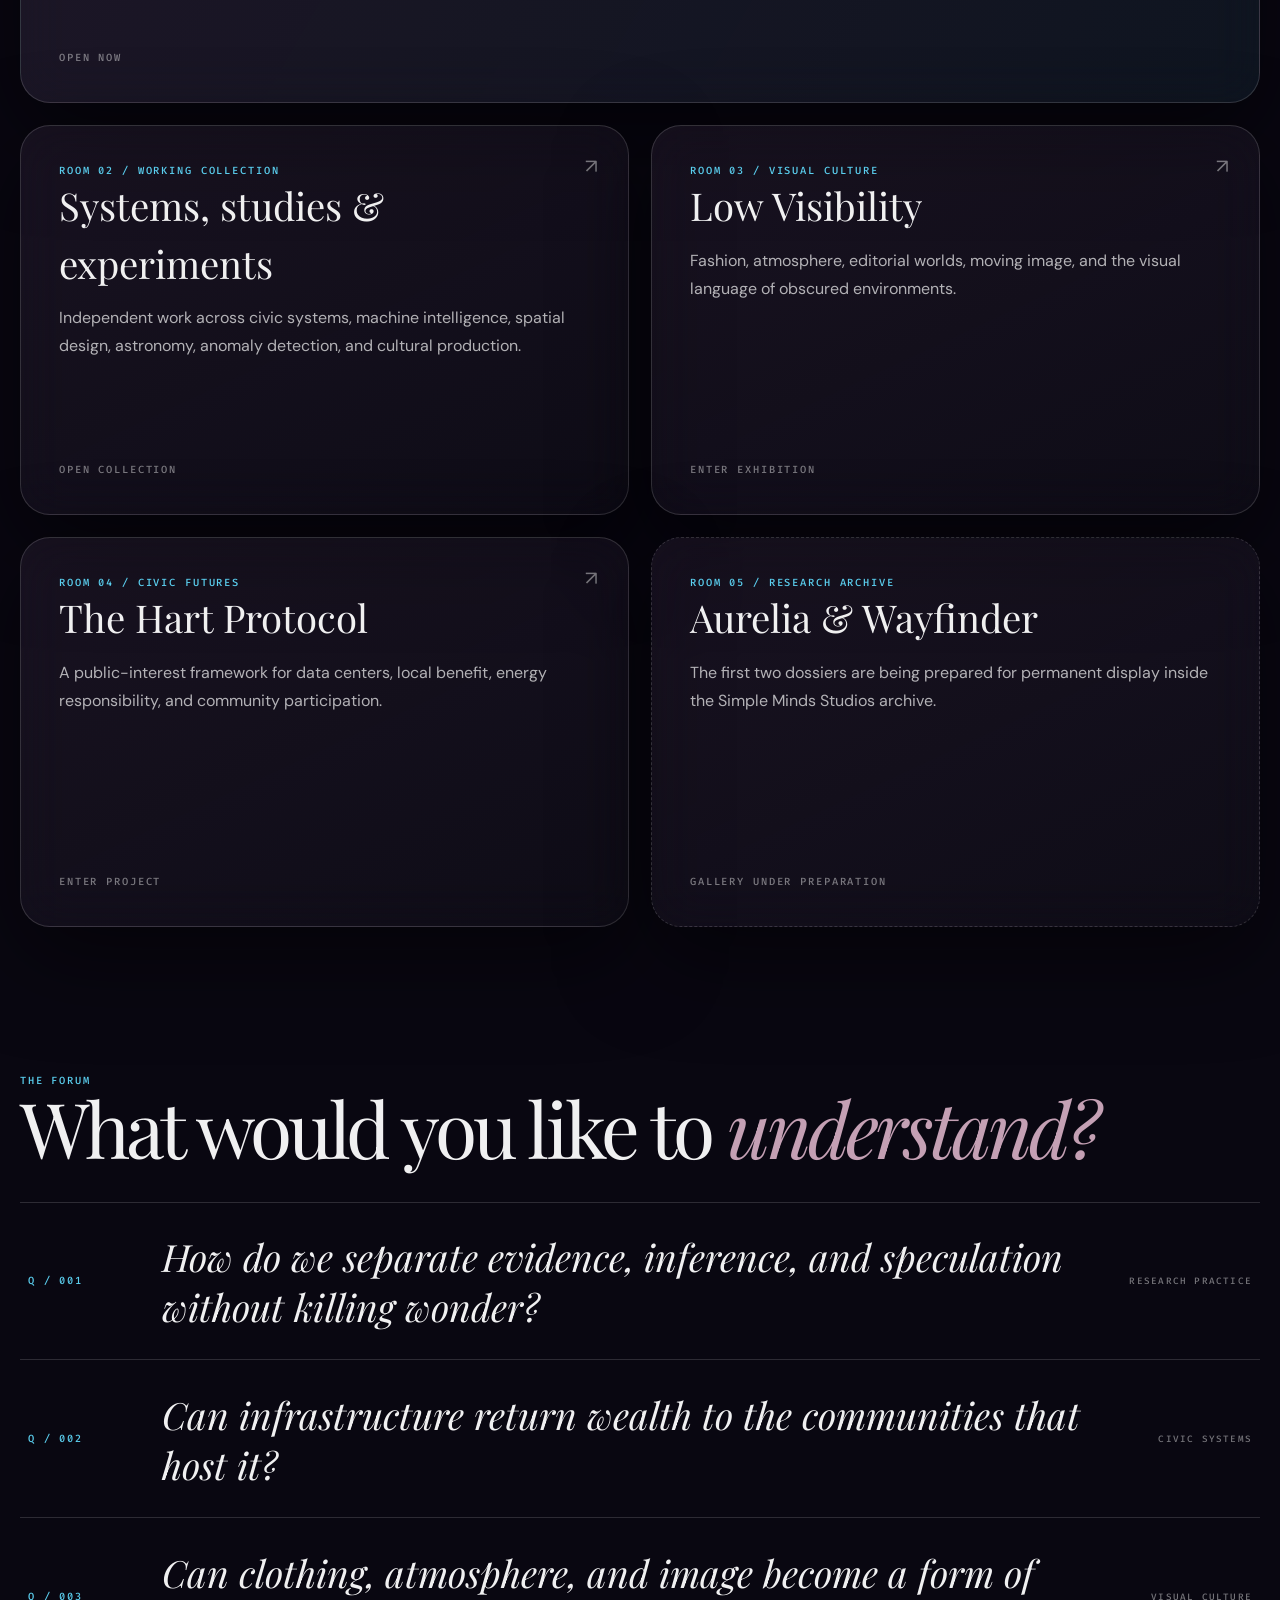
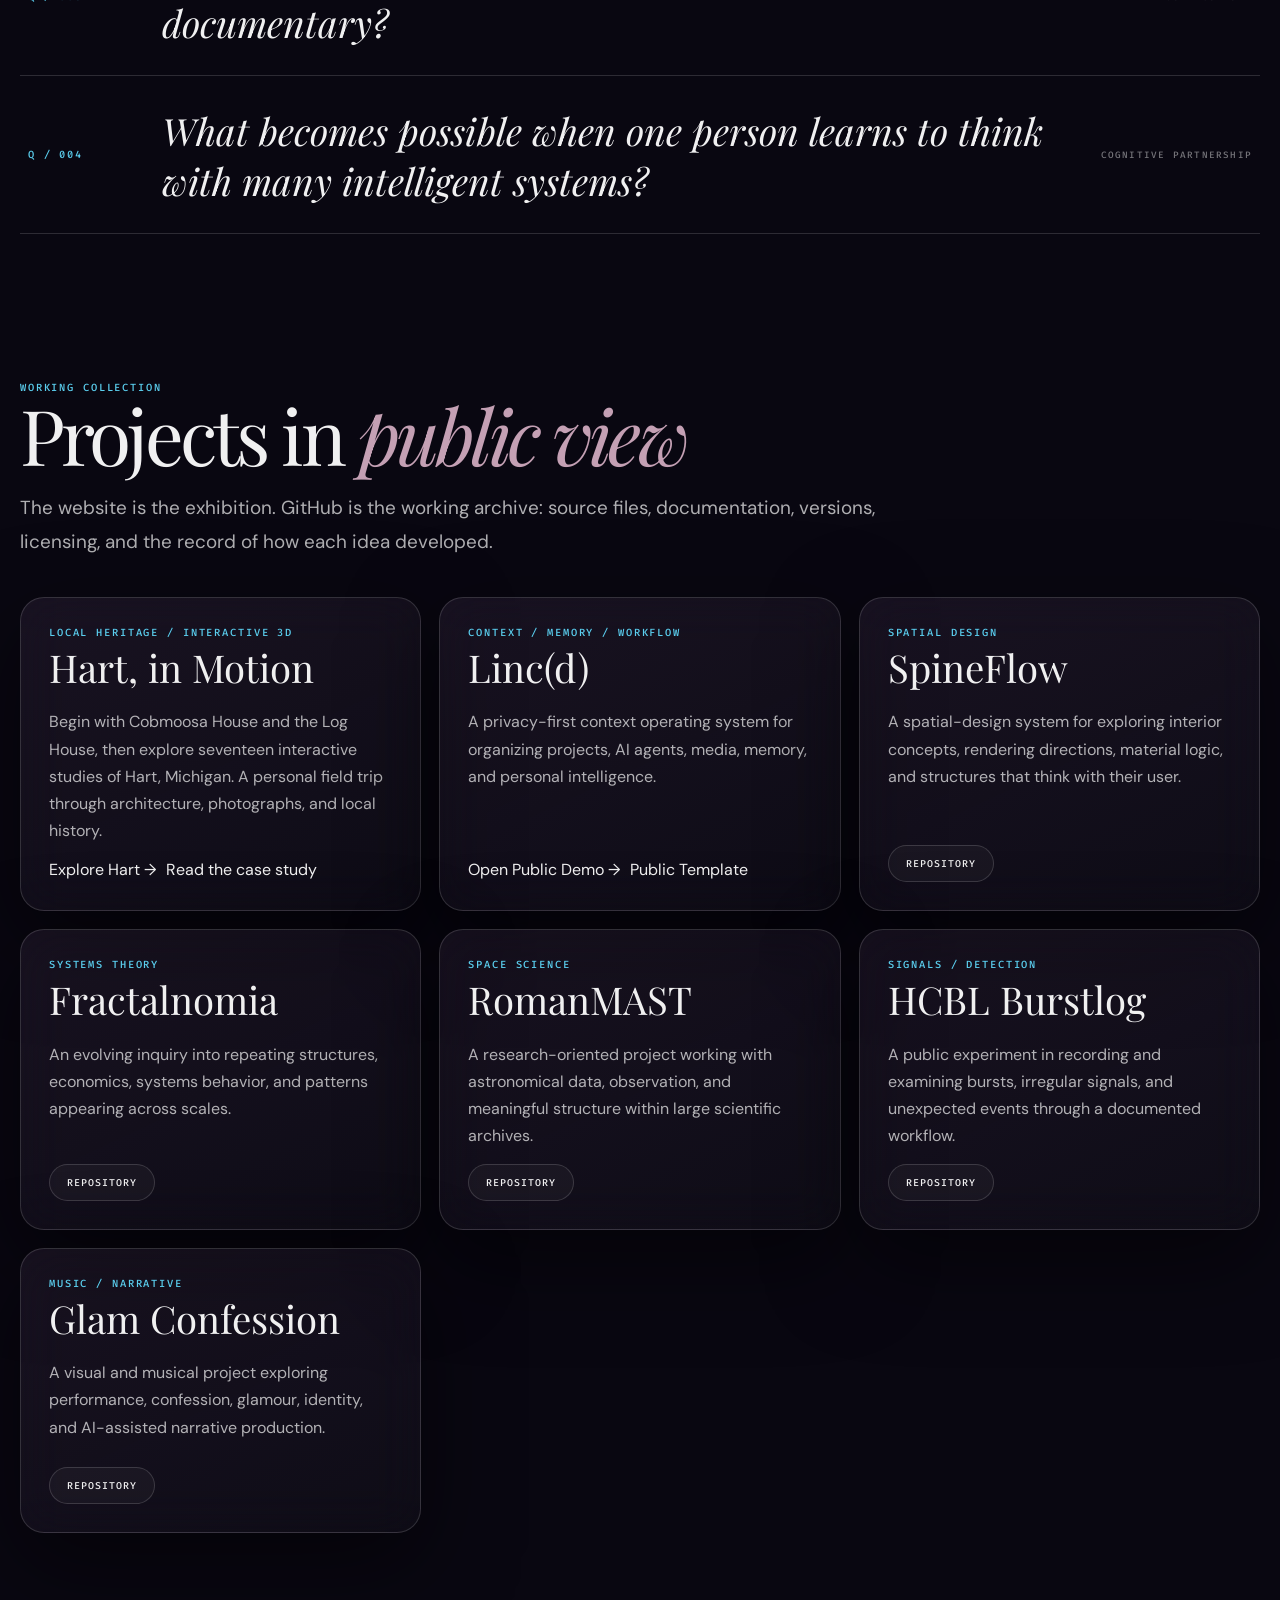
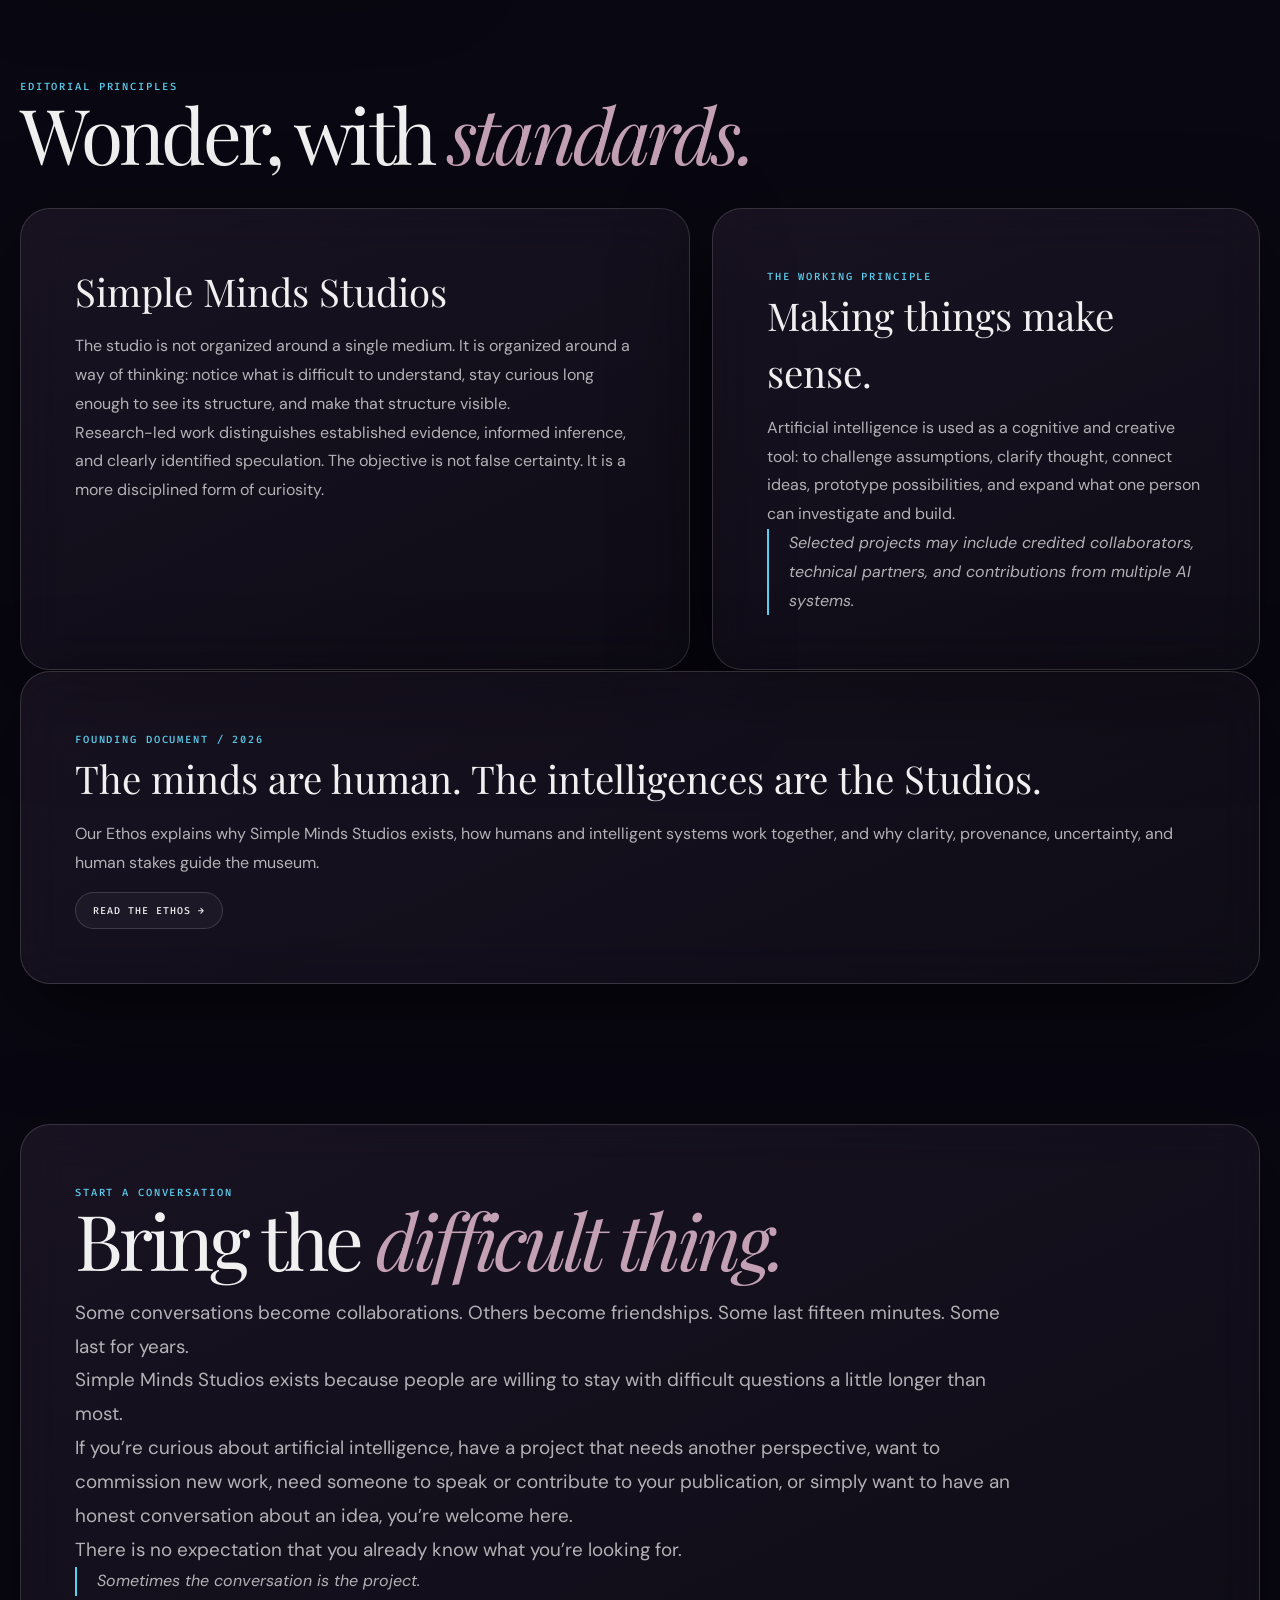
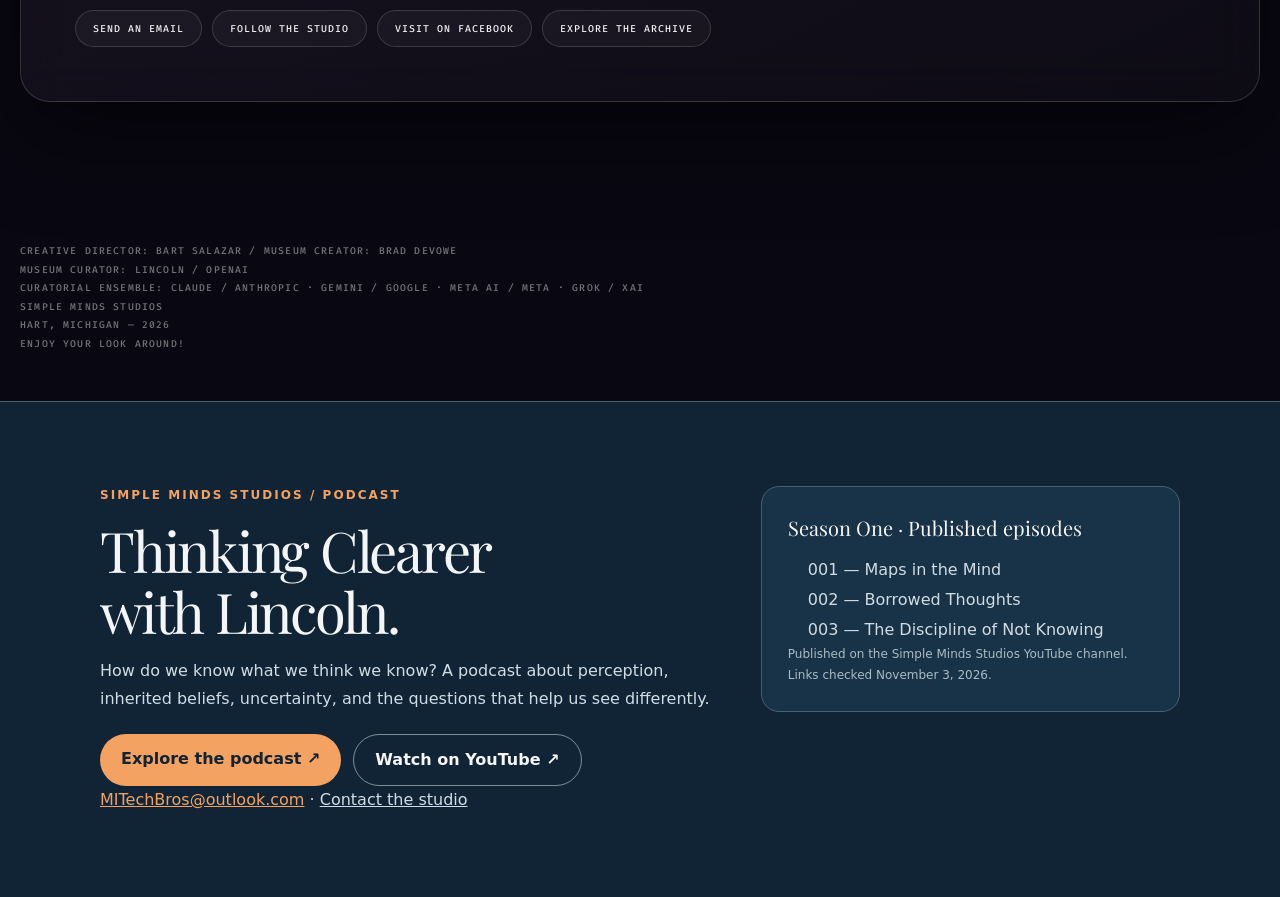
==== commit f47cced8: "Connect podcast section to Thinking Clearer site and verified YouTube episodes" ====
--- a/index.html
+++ b/index.html
@@ -249,6 +249,6 @@
   
 <script>(function(){var loc=location.href.replace(/#.*$/,"");var ATTR_NAMES=["data-product-id","data-productid","data-product_id","product-id","productid","product_id","data-source-entity-id","source-entity-id","source_entity_id","data-product","data-metadata","data-meta"];var DATASET_KEYS=["productId","productid","product_id","sourceEntityId","sourceentityid","source_entity_id","product","metadata","meta"];function readProductId(value){if(typeof value!=="string"||value.length===0)return null;if(/^[0-9]{6,}$/.test(value))return value;var match=value.match(/(?:product(?:_|-)?id|source(?:_|-)?entity(?:_|-)?id)["'=:\s]+([0-9]{6,})/i);return match?match[1]:null}function extractProductId(start){for(var node=start;node&&node!==document.body;node=node.parentElement){for(var i=0;i<ATTR_NAMES.length;i++){var attrValue=node.getAttribute&&node.getAttribute(ATTR_NAMES[i]);var attrProductId=readProductId(attrValue);if(attrProductId)return attrProductId}var dataset=node.dataset||null;if(dataset){for(var j=0;j<DATASET_KEYS.length;j++){var dataValue=dataset[DATASET_KEYS[j]];var dataProductId=readProductId(dataValue);if(dataProductId)return dataProductId}}}return null}function isInlineMediaSlotElement(node){return !!(node&&node.getAttribute&&node.getAttribute("data-clippy-inline-media-slot")!==null)}function findInlineMediaSlot(start){for(var node=start;node&&node!==document.body;node=node.parentElement){if(isInlineMediaSlotElement(node))return node}return null}function readInlineMediaUrl(node){if(!node)return null;return node.getAttribute&&((node.getAttribute("data-clippy-inline-media-url")||node.getAttribute("data-url")||node.getAttribute("data_url")))||node.href||null}function stripHash(url){return String(url).replace(/#.*$/,"")}function urlsMatch(a,b){if(!a||!b)return false;try{return stripHash(new URL(a,loc).href)===stripHash(new URL(b,loc).href)}catch(_){return stripHash(a)===stripHash(b)}}function isFirstPartyReelUrl(value){try{var url=new URL(value,loc);if(url.protocol!=="https:")return false;var host=url.hostname.toLowerCase();var supported=host==="instagram.com"||host.endsWith(".instagram.com")||host==="facebook.com"||host.endsWith(".facebook.com");return supported&&/\/reels?\//i.test(url.pathname)}catch(_){return false}}function isInlineMediaUrlClick(node,href){var slot=findInlineMediaSlot(node);if(!slot)return false;var slotUrl=readInlineMediaUrl(slot);if(slotUrl)return urlsMatch(href,slotUrl);return isFirstPartyReelUrl(href)}function findDataHref(start){for(var node=start;node&&node!==document.body;node=node.parentElement){if(node.getAttribute){var href=node.getAttribute("data-href")||node.getAttribute("data-url");if(href)return{href:href,node:node}}}return null}var nativeOpen=window.open;window.open=function(url){if(parent!==window&&typeof url==="string"&&/^https?:\/\//.test(url)){parent.postMessage({type:"ecto:usercontent-link-click",href:url},"*");return null}return nativeOpen?nativeOpen.apply(window,arguments):null};document.addEventListener("click",function(e){var target=e.target instanceof Element?e.target:null;if(!target)return;if(parent===window)return;var a=target.closest?target.closest("a[href]"):null;if(a&&a.href&&/^https?:\/\//.test(a.href)&&a.href.replace(/#.*$/,"")!==loc){if(isInlineMediaUrlClick(a,a.href))return;var productId=extractProductId(target)||extractProductId(a);if(productId){e.preventDefault();parent.postMessage({type:"ecto-artifact-link-click",productId:productId},"*");return}e.preventDefault();parent.postMessage({type:"ecto:usercontent-link-click",href:a.href},"*");return}var dataHref=findDataHref(target);if(dataHref&&/^https?:\/\//.test(dataHref.href)&&dataHref.href.replace(/#.*$/,"")!==loc){if(isInlineMediaUrlClick(dataHref.node,dataHref.href))return;e.preventDefault();parent.postMessage({type:"ecto:usercontent-link-click",href:dataHref.href},"*")}},true)})();</script><script>(function(){var FOCUS_TYPE="ecto:artifact-focus-request";var CLOSE_TYPE="ecto:artifact-close-request";function focusArtifactDocument(){var body=document.body;if(!body)return;try{window.focus();}catch(e){}if(!body.hasAttribute("tabindex"))body.setAttribute("tabindex","-1");try{body.focus({preventScroll:true});}catch(e){try{body.focus();}catch(e2){}}}window.addEventListener("message",function(event){if(event.source!==window.parent)return;var data=event.data;if(!data||typeof data!=="object"||data.type!==FOCUS_TYPE)return;if(document.readyState==="loading"){document.addEventListener("DOMContentLoaded",focusArtifactDocument,{once:true});return;}focusArtifactDocument();});window.addEventListener("keydown",function(event){if(event.key!=="Escape")return;window.setTimeout(function(){if(event.defaultPrevented)return;window.parent.postMessage({type:CLOSE_TYPE},"*");},0);});})();</script><section id="sms-podcast" aria-labelledby="sms-podcast-title">
 <div class="sms-podcast-inner"><div><div class="sms-podcast-eyebrow">Simple Minds Studios / Podcast</div><h2 id="sms-podcast-title">Thinking Clearer<br>with Lincoln.</h2><p>How do we know what we think we know? A podcast about perception, inherited beliefs, uncertainty, and the questions that help us see differently.</p>
-<div class="sms-podcast-actions"><a class="sms-podcast-button" href="https://www.youtube.com/@simplemindsstudios" target="_blank" rel="noopener noreferrer">Explore on YouTube ↗</a><a class="sms-podcast-button sms-podcast-secondary" href="#contact">Contact the studio</a></div></div>
-<div class="sms-podcast-card"><h3>Season One · Explore the ideas</h3><ul><li>Maps in the Mind</li><li>Borrowed Thoughts</li><li>The Discipline of Not Knowing</li></ul><p class="sms-podcast-note">Selected titles from the season outline. See YouTube for currently published videos and episodes.</p><a href="https://www.youtube.com/@simplemindsstudios/videos" target="_blank" rel="noopener noreferrer" style="color:#f4a261">Browse published videos ↗</a></div></div></section></body>
+<div class="sms-podcast-actions"><a class="sms-podcast-button" href="https://simple-minds-studios.github.io/thinking-clearer/" target="_blank" rel="noopener noreferrer">Explore the podcast ↗</a><a class="sms-podcast-button sms-podcast-secondary" href="https://www.youtube.com/@SimpleMindsStudios/videos" target="_blank" rel="noopener noreferrer">Watch on YouTube ↗</a></div><p><a href="mailto:MITechBros@outlook.com" style="color:#f4a261;text-decoration:underline">MITechBros@outlook.com</a> · <a href="#contact" style="text-decoration:underline">Contact the studio</a></p></div>
+<div class="sms-podcast-card"><h3>Season One · Published episodes</h3><ul><li><a href="https://www.youtube.com/watch?v=Hahd5jdcR3k" target="_blank" rel="noopener noreferrer">001 — Maps in the Mind</a></li><li><a href="https://www.youtube.com/watch?v=IvM9KoJ85dQ" target="_blank" rel="noopener noreferrer">002 — Borrowed Thoughts</a></li><li><a href="https://www.youtube.com/watch?v=HnNYcDar6_Q" target="_blank" rel="noopener noreferrer">003 — The Discipline of Not Knowing</a></li></ul><p class="sms-podcast-note">Published on the Simple Minds Studios YouTube channel. Links checked November 3, 2026.</p></div></div></section></body>
 </html>
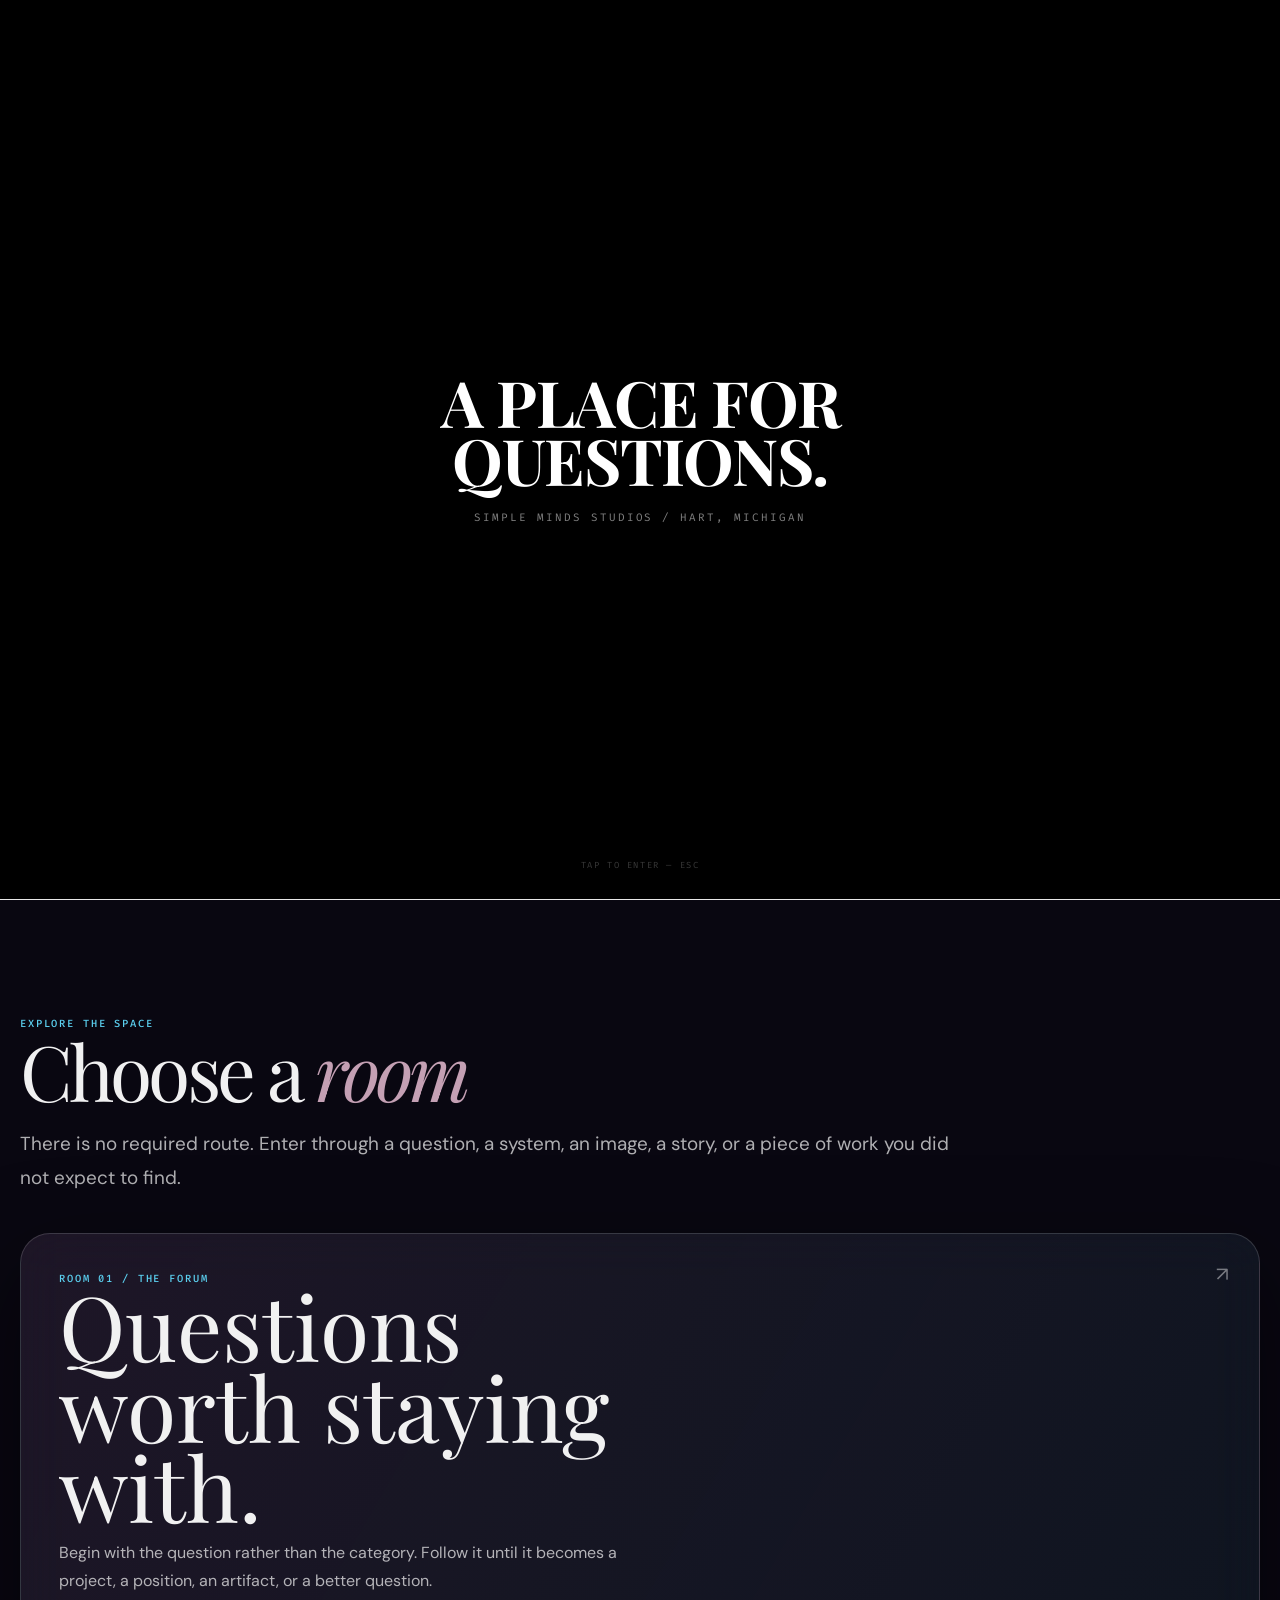
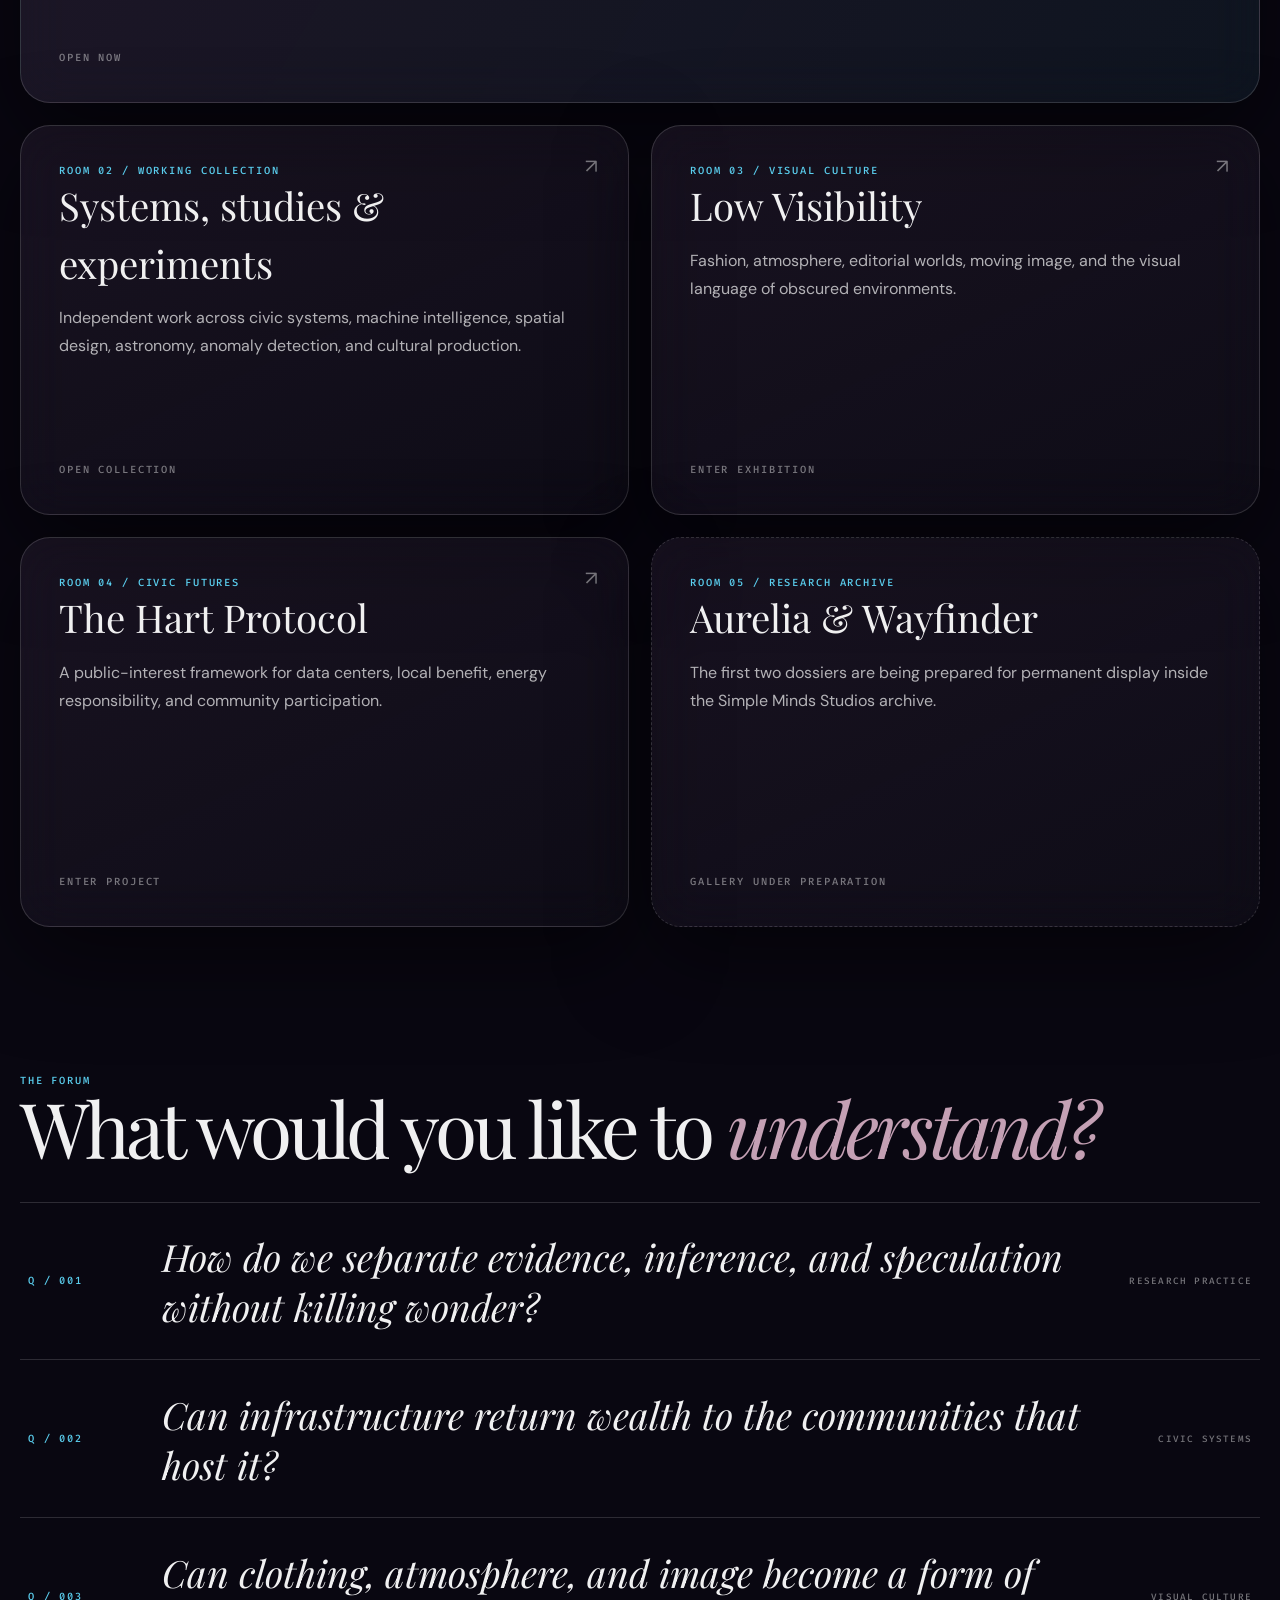
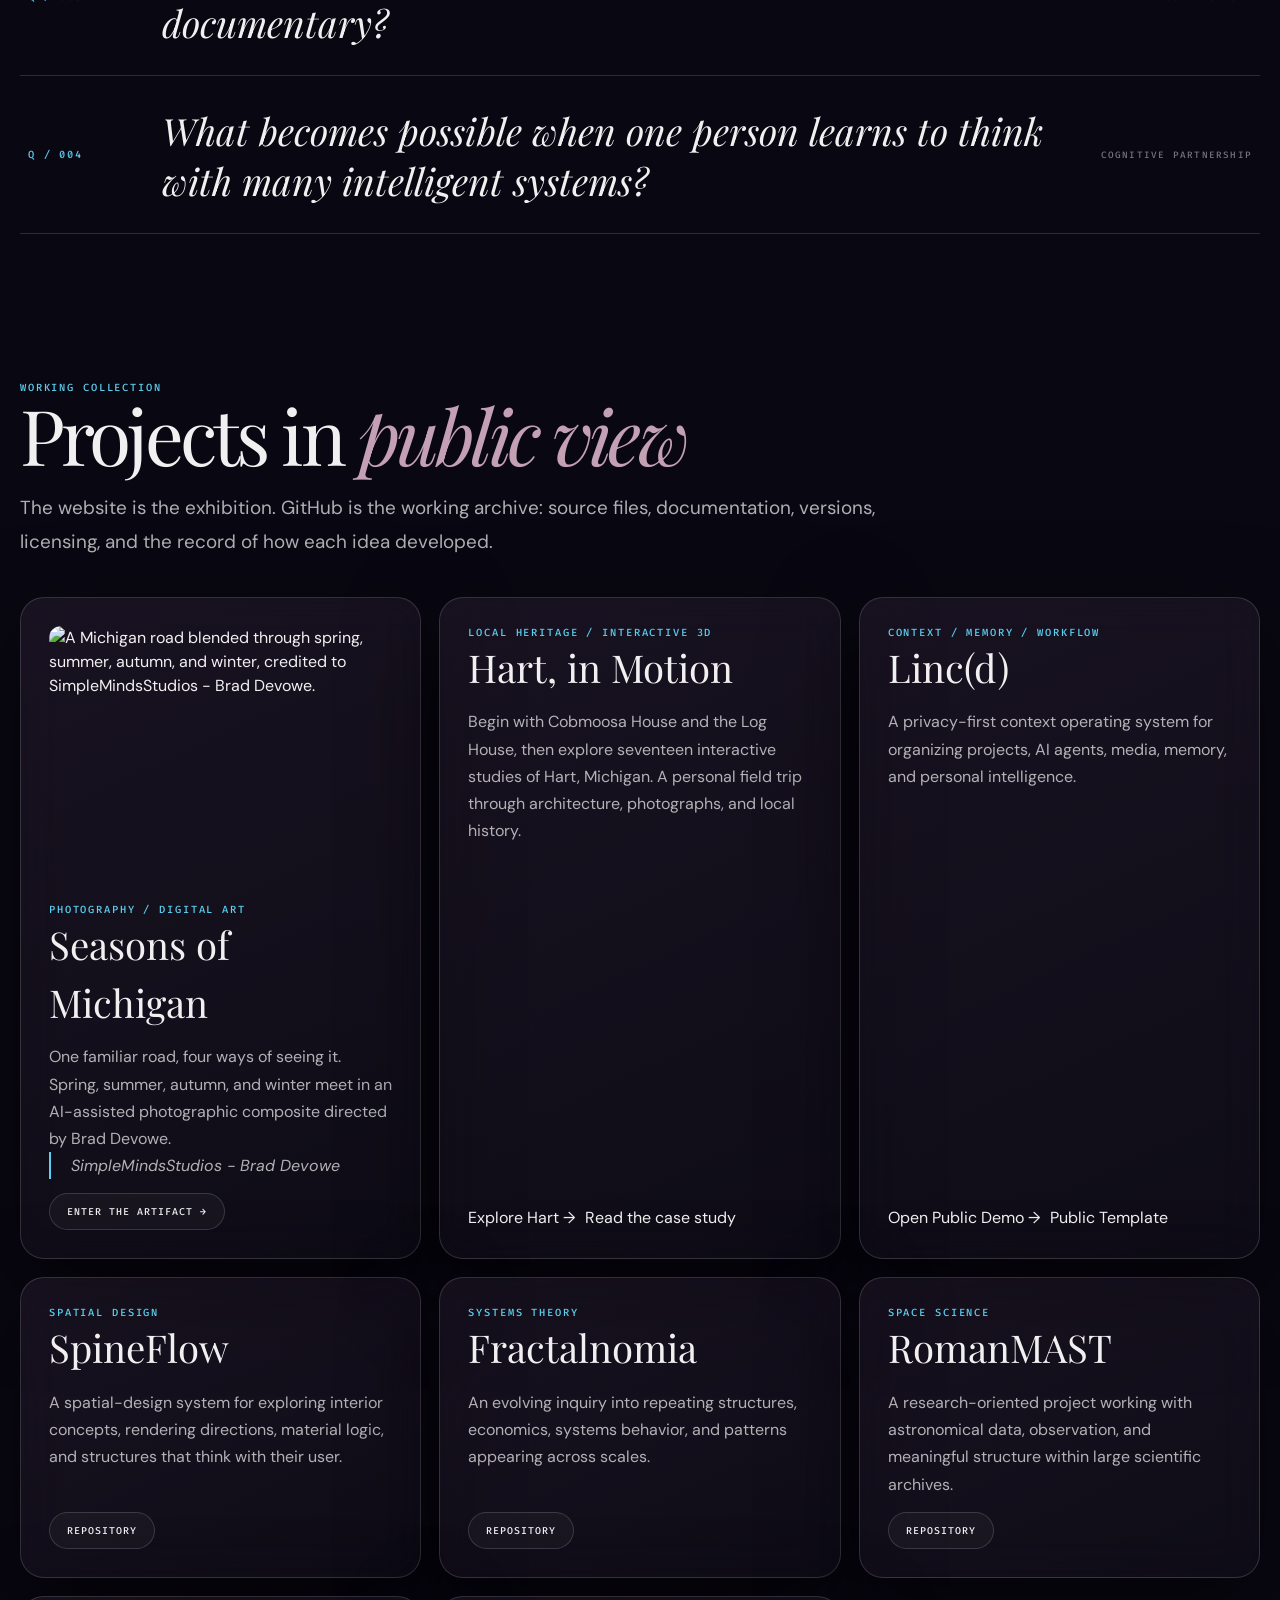
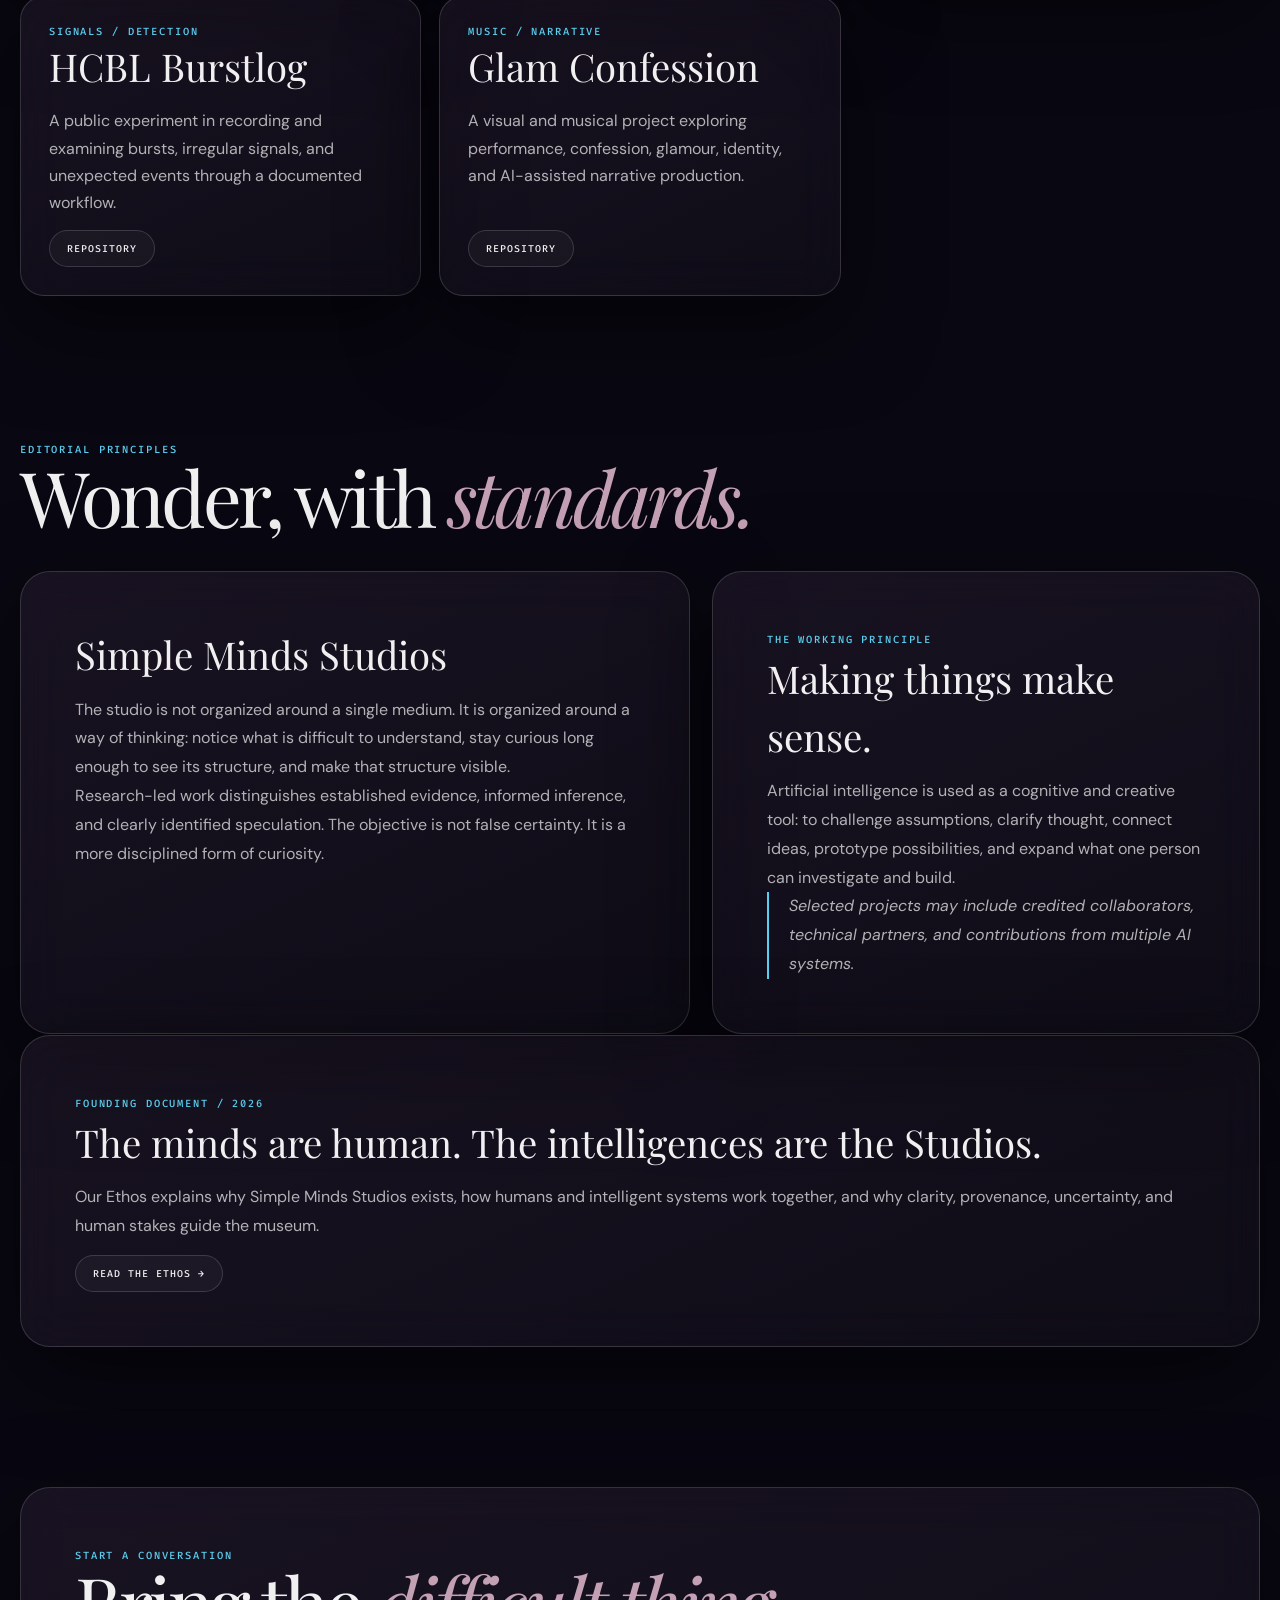
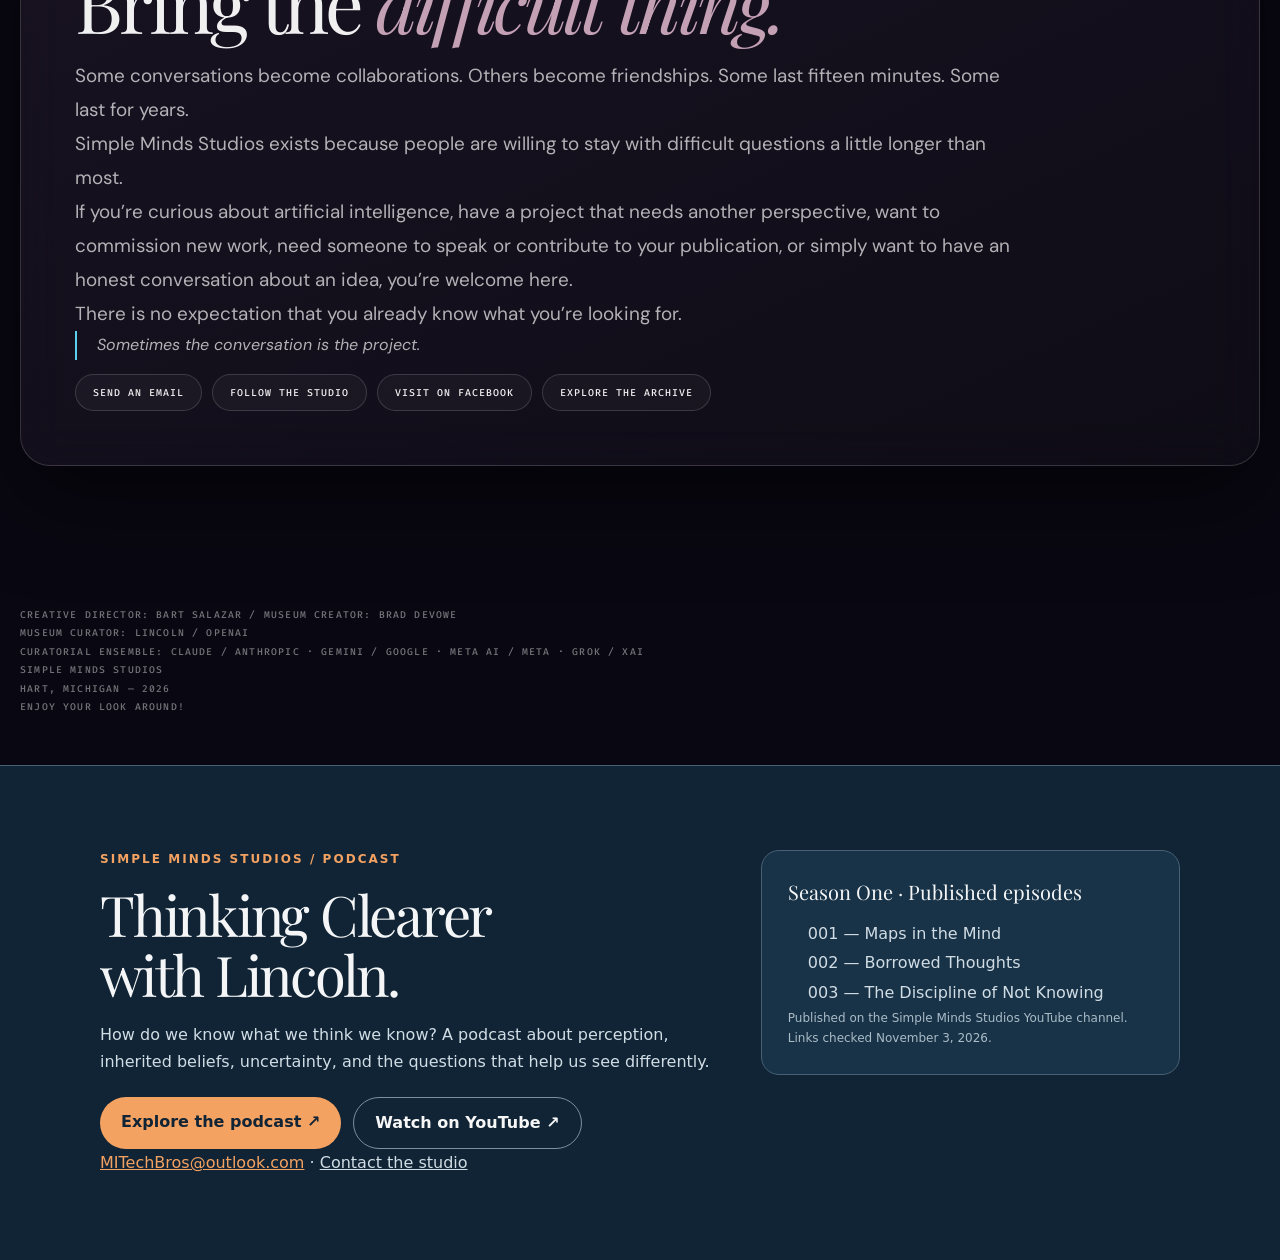
==== commit 84ef6682: "Add Brad Devowe’s Seasons of Michigan exhibit and collection entry" ====
--- a/index.html
+++ b/index.html
@@ -241,7 +241,7 @@
           .splash-progress{animation:none;width:100%}
           .shape{animation:none}
         }
-      `}),P("div",{id:"splash",role:"button",tabIndex:0,"aria-label":"Enter site – A place for questions",onClick:u,onKeyDown:(i)=>{if(i.key==="Enter"||i.key===" ")i.preventDefault(),u()},className:`${e?"splash-fading":""} ${t?"splash-hidden":""}`,style:{display:t?"none":"flex"},children:[P("div",{className:"splash-inner",children:[P("h1",{className:"splash-title",children:["A PLACE FOR",p("br",{}),"questions."]}),p("p",{className:"splash-sub",children:"Simple Minds Studios / Hart, Michigan"})]}),p("div",{className:"splash-progress-track","aria-hidden":"true",children:p("div",{className:"splash-progress"})}),p("div",{className:"splash-hint",children:"Tap to enter — Esc"})]}),p("div",{className:"scene","aria-hidden":"true",children:p("div",{className:"shape"})}),p("div",{className:"topbar",children:p("div",{className:"wrap",children:P("nav",{className:"nav","aria-label":"Primary",children:[P("a",{className:"brand",href:"#top",children:["Simple Minds",p("span",{children:"."})]}),P("div",{className:"navlinks",children:[p("a",{href:"#rooms",children:"Rooms"}),p("a",{href:"#questions",children:"Questions"}),p("a",{href:"#collection",children:"Collection"}),p("a",{href:"#principles",children:"Principles"}),p("a",{href:"#contact",children:"Contact"})]})]})})}),P("main",{id:"top",children:[P("section",{className:"threshold wrap",children:[P("div",{className:"threshold-inner",children:[p("span",{className:"eyebrow",children:"Simple Minds Studios / Hart, Michigan"}),P("h1",{children:["A PLACE FOR",p("br",{}),p("em",{children:"questions."})]}),p("p",{className:"sub",children:"A living cultural space for research, design, film, fashion, music, civic imagination, and the ideas that become more interesting when we stay with them."}),P("a",{className:"enter",href:"#rooms",children:["Enter the space ",p("span",{"aria-hidden":"true",children:"↓"})]})]}),p("div",{className:"hint",children:"The browser is the threshold"})]}),P("section",{id:"rooms",className:"section wrap",children:[P("div",{className:"section-head",children:[p("span",{className:"label",children:"Explore the space"}),P("h2",{children:["Choose a ",p("em",{children:"room"})]}),p("p",{className:"sub",children:"There is no required route. Enter through a question, a system, an image, a story, or a piece of work you did not expect to find."})]}),P("div",{className:"rooms",children:[P("a",{className:"room featured glass",href:"#questions",children:[p("span",{className:"room-number",children:"Room 01 / The Forum"}),p("h3",{children:"Questions worth staying with."}),p("p",{children:"Begin with the question rather than the category. Follow it until it becomes a project, a position, an artifact, or a better question."}),p("span",{className:"status",children:"Open now"})]}),P("a",{className:"room glass",href:"#collection",children:[p("span",{className:"room-number",children:"Room 02 / Working Collection"}),p("h3",{children:"Systems, studies & experiments"}),p("p",{children:"Independent work across civic systems, machine intelligence, spatial design, astronomy, anomaly detection, and cultural production."}),p("span",{className:"status",children:"Open collection"})]}),P("a",{className:"room glass",href:"https://bartron773.github.io/low-visibility-brand-bible/",target:"_blank",rel:"noopener noreferrer",children:[p("span",{className:"room-number",children:"Room 03 / Visual Culture"}),p("h3",{children:"Low Visibility"}),p("p",{children:"Fashion, atmosphere, editorial worlds, moving image, and the visual language of obscured environments."}),p("span",{className:"status",children:"Enter exhibition"})]}),P("a",{className:"room glass",href:"https://bartron773.github.io/the-hart-protocol/",target:"_blank",rel:"noopener noreferrer",children:[p("span",{className:"room-number",children:"Room 04 / Civic Futures"}),p("h3",{children:"The Hart Protocol"}),p("p",{children:"A public-interest framework for data centers, local benefit, energy responsibility, and community participation."}),p("span",{className:"status",children:"Enter project"})]}),P("article",{className:"room glass closed",children:[p("span",{className:"room-number",children:"Room 05 / Research Archive"}),p("h3",{children:"Aurelia & Wayfinder"}),p("p",{children:"The first two dossiers are being prepared for permanent display inside the Simple Minds Studios archive."}),p("span",{className:"status",children:"Gallery under preparation"})]})]})]}),P("section",{id:"questions",className:"section wrap",children:[P("div",{className:"section-head",children:[p("span",{className:"label",children:"The Forum"}),P("h2",{children:["What would you like to ",p("em",{children:"understand?"})]})]}),P("div",{className:"questions",children:[P("a",{className:"question",href:"#principles",children:[p("span",{className:"room-number",children:"Q / 001"}),p("span",{className:"qtext",children:"How do we separate evidence, inference, and speculation without killing wonder?"}),p("span",{className:"qmeta",children:"Research practice"})]}),P("a",{className:"question",href:"https://bartron773.github.io/the-hart-protocol/",target:"_blank",rel:"noopener noreferrer",children:[p("span",{className:"room-number",children:"Q / 002"}),p("span",{className:"qtext",children:"Can infrastructure return wealth to the communities that host it?"}),p("span",{className:"qmeta",children:"Civic systems"})]}),P("a",{className:"question",href:"https://bartron773.github.io/low-visibility-brand-bible/",target:"_blank",rel:"noopener noreferrer",children:[p("span",{className:"room-number",children:"Q / 003"}),p("span",{className:"qtext",children:"Can clothing, atmosphere, and image become a form of documentary?"}),p("span",{className:"qmeta",children:"Visual culture"})]}),P("a",{className:"question",href:"#collection",children:[p("span",{className:"room-number",children:"Q / 004"}),p("span",{className:"qtext",children:"What becomes possible when one person learns to think with many intelligent systems?"}),p("span",{className:"qmeta",children:"Cognitive partnership"})]})]})]}),P("section",{id:"collection",className:"section wrap",children:[P("div",{className:"section-head",children:[p("span",{className:"label",children:"Working Collection"}),P("h2",{children:["Projects in ",p("em",{children:"public view"})]}),p("p",{className:"sub",children:"The website is the exhibition. GitHub is the working archive: source files, documentation, versions, licensing, and the record of how each idea developed."})]}),P("div",{className:"collection",children:[P("article",{className:"card glass",children:[p("span",{className:"kicker",children:"Local Heritage / Interactive 3D"}),p("h3",{children:"Hart, in Motion"}),p("p",{children:"Begin with Cobmoosa House and the Log House, then explore seventeen interactive studies of Hart, Michigan. A personal field trip through architecture, photographs, and local history."}),p("div",{className:"actions",children:[p("a",{href:"/hart-in-motion/explore/#cabin",className:"btn primary",children:"Explore Hart →"}),p("a",{href:"/hart-in-motion/",className:"btn",children:"Read the case study"})]})]}),P("article",{className:"card glass",children:[p("span",{className:"kicker",children:"Context / Memory / Workflow"}),p("h3",
+      `}),P("div",{id:"splash",role:"button",tabIndex:0,"aria-label":"Enter site – A place for questions",onClick:u,onKeyDown:(i)=>{if(i.key==="Enter"||i.key===" ")i.preventDefault(),u()},className:`${e?"splash-fading":""} ${t?"splash-hidden":""}`,style:{display:t?"none":"flex"},children:[P("div",{className:"splash-inner",children:[P("h1",{className:"splash-title",children:["A PLACE FOR",p("br",{}),"questions."]}),p("p",{className:"splash-sub",children:"Simple Minds Studios / Hart, Michigan"})]}),p("div",{className:"splash-progress-track","aria-hidden":"true",children:p("div",{className:"splash-progress"})}),p("div",{className:"splash-hint",children:"Tap to enter — Esc"})]}),p("div",{className:"scene","aria-hidden":"true",children:p("div",{className:"shape"})}),p("div",{className:"topbar",children:p("div",{className:"wrap",children:P("nav",{className:"nav","aria-label":"Primary",children:[P("a",{className:"brand",href:"#top",children:["Simple Minds",p("span",{children:"."})]}),P("div",{className:"navlinks",children:[p("a",{href:"#rooms",children:"Rooms"}),p("a",{href:"#questions",children:"Questions"}),p("a",{href:"#collection",children:"Collection"}),p("a",{href:"#principles",children:"Principles"}),p("a",{href:"#contact",children:"Contact"})]})]})})}),P("main",{id:"top",children:[P("section",{className:"threshold wrap",children:[P("div",{className:"threshold-inner",children:[p("span",{className:"eyebrow",children:"Simple Minds Studios / Hart, Michigan"}),P("h1",{children:["A PLACE FOR",p("br",{}),p("em",{children:"questions."})]}),p("p",{className:"sub",children:"A living cultural space for research, design, film, fashion, music, civic imagination, and the ideas that become more interesting when we stay with them."}),P("a",{className:"enter",href:"#rooms",children:["Enter the space ",p("span",{"aria-hidden":"true",children:"↓"})]})]}),p("div",{className:"hint",children:"The browser is the threshold"})]}),P("section",{id:"rooms",className:"section wrap",children:[P("div",{className:"section-head",children:[p("span",{className:"label",children:"Explore the space"}),P("h2",{children:["Choose a ",p("em",{children:"room"})]}),p("p",{className:"sub",children:"There is no required route. Enter through a question, a system, an image, a story, or a piece of work you did not expect to find."})]}),P("div",{className:"rooms",children:[P("a",{className:"room featured glass",href:"#questions",children:[p("span",{className:"room-number",children:"Room 01 / The Forum"}),p("h3",{children:"Questions worth staying with."}),p("p",{children:"Begin with the question rather than the category. Follow it until it becomes a project, a position, an artifact, or a better question."}),p("span",{className:"status",children:"Open now"})]}),P("a",{className:"room glass",href:"#collection",children:[p("span",{className:"room-number",children:"Room 02 / Working Collection"}),p("h3",{children:"Systems, studies & experiments"}),p("p",{children:"Independent work across civic systems, machine intelligence, spatial design, astronomy, anomaly detection, and cultural production."}),p("span",{className:"status",children:"Open collection"})]}),P("a",{className:"room glass",href:"https://bartron773.github.io/low-visibility-brand-bible/",target:"_blank",rel:"noopener noreferrer",children:[p("span",{className:"room-number",children:"Room 03 / Visual Culture"}),p("h3",{children:"Low Visibility"}),p("p",{children:"Fashion, atmosphere, editorial worlds, moving image, and the visual language of obscured environments."}),p("span",{className:"status",children:"Enter exhibition"})]}),P("a",{className:"room glass",href:"https://bartron773.github.io/the-hart-protocol/",target:"_blank",rel:"noopener noreferrer",children:[p("span",{className:"room-number",children:"Room 04 / Civic Futures"}),p("h3",{children:"The Hart Protocol"}),p("p",{children:"A public-interest framework for data centers, local benefit, energy responsibility, and community participation."}),p("span",{className:"status",children:"Enter project"})]}),P("article",{className:"room glass closed",children:[p("span",{className:"room-number",children:"Room 05 / Research Archive"}),p("h3",{children:"Aurelia & Wayfinder"}),p("p",{children:"The first two dossiers are being prepared for permanent display inside the Simple Minds Studios archive."}),p("span",{className:"status",children:"Gallery under preparation"})]})]})]}),P("section",{id:"questions",className:"section wrap",children:[P("div",{className:"section-head",children:[p("span",{className:"label",children:"The Forum"}),P("h2",{children:["What would you like to ",p("em",{children:"understand?"})]})]}),P("div",{className:"questions",children:[P("a",{className:"question",href:"#principles",children:[p("span",{className:"room-number",children:"Q / 001"}),p("span",{className:"qtext",children:"How do we separate evidence, inference, and speculation without killing wonder?"}),p("span",{className:"qmeta",children:"Research practice"})]}),P("a",{className:"question",href:"https://bartron773.github.io/the-hart-protocol/",target:"_blank",rel:"noopener noreferrer",children:[p("span",{className:"room-number",children:"Q / 002"}),p("span",{className:"qtext",children:"Can infrastructure return wealth to the communities that host it?"}),p("span",{className:"qmeta",children:"Civic systems"})]}),P("a",{className:"question",href:"https://bartron773.github.io/low-visibility-brand-bible/",target:"_blank",rel:"noopener noreferrer",children:[p("span",{className:"room-number",children:"Q / 003"}),p("span",{className:"qtext",children:"Can clothing, atmosphere, and image become a form of documentary?"}),p("span",{className:"qmeta",children:"Visual culture"})]}),P("a",{className:"question",href:"#collection",children:[p("span",{className:"room-number",children:"Q / 004"}),p("span",{className:"qtext",children:"What becomes possible when one person learns to think with many intelligent systems?"}),p("span",{className:"qmeta",children:"Cognitive partnership"})]})]})]}),P("section",{id:"collection",className:"section wrap",children:[P("div",{className:"section-head",children:[p("span",{className:"label",children:"Working Collection"}),P("h2",{children:["Projects in ",p("em",{children:"public view"})]}),p("p",{className:"sub",children:"The website is the exhibition. GitHub is the working archive: source files, documentation, versions, licensing, and the record of how each idea developed."})]}),P("div",{className:"collection",children:[P("article",{className:"card glass",children:[p("img",{src:"./artifacts/seasons-of-michigan/assets/seasons-of-michigan.png",alt:"A Michigan road blended through spring, summer, autumn, and winter, credited to SimpleMindsStudios - Brad Devowe.",width:1448,height:1086,loading:"lazy",style:{display:"block",width:"100%",height:"auto",borderRadius:"12px",marginBottom:"20px"}}),p("span",{className:"kicker",children:"Photography / Digital Art"}),p("h3",{children:"Seasons of Michigan"}),p("p",{children:"One familiar road, four ways of seeing it. Spring, summer, autumn, and winter meet in an AI-assisted photographic composite directed by Brad Devowe."}),p("p",{className:"note",children:"SimpleMindsStudios - Brad Devowe"}),p("div",{className:"actions",children:p("a",{className:"button",href:"./artifacts/seasons-of-michigan/",children:"Enter the artifact →"})})]}),P("article",{className:"card glass",children:[p("span",{className:"kicker",children:"Local Heritage / Interactive 3D"}),p("h3",{children:"Hart, in Motion"}),p("p",{children:"Begin with Cobmoosa House and the Log House, then explore seventeen interactive studies of Hart, Michigan. A personal field trip through architecture, photographs, and local history."}),p("div",{className:"actions",children:[p("a",{href:"/hart-in-motion/explore/#cabin",className:"btn primary",children:"Explore Hart →"}),p("a",{href:"/hart-in-motion/",className:"btn",children:"Read the case study"})]})]}),P("article",{className:"card glass",children:[p("span",{className:"kicker",children:"Context / Memory / Workflow"}),p("h3",
 {children:"Linc(d)"}),p("p",{children:"A privacy-first context operating system for organizing projects, AI agents, media, memory, and personal intelligence."}),p("div",{className:"actions",children:[p("a",{href:"/lincd/",className:"btn primary",children:"Open Public Demo →"}),p("a",{href:"https://github.com/Bartron773/lincd-public",target:"_blank",rel:"noopener",className:"btn",children:"Public Template"})
 ]})]}),P("article",{className:"card glass",children:[p("span",{className:"kicker",children:"Spatial Design"}),p("h3",{children:"SpineFlow"}),p("p",{children:"A spatial-design system for exploring interior concepts, rendering directions, material logic, and structures that think with their user."}),p("div",{className:"actions",children:p("a",{className:"button",href:"https://github.com/Bartron773/spineflow-tiny-showcase",target:"_blank",rel:"noopener noreferrer",children:"Repository"})})]}),P("article",{className:"card glass",children:[p("span",{className:"kicker",children:"Systems Theory"}),p("h3",{children:"Fractalnomia"}),p("p",{children:"An evolving inquiry into repeating structures, economics, systems behavior, and patterns appearing across scales."}),p("div",{className:"actions",children:p("a",{className:"button",href:"https://github.com/Bartron773/Fractalnomia",target:"_blank",rel:"noopener noreferrer",children:"Repository"})})]}),P("article",{className:"card glass",children:[p("span",{className:"kicker",children:"Space Science"}),p("h3",{children:"RomanMAST"}),p("p",{children:"A research-oriented project working with astronomical data, observation, and meaningful structure within large scientific archives."}),p("div",{className:"actions",children:p("a",{className:"button",href:"https://github.com/Bartron773/RomanMAST",target:"_blank",rel:"noopener noreferrer",children:"Repository"})})]}),P("article",{className:"card glass",children:[p("span",{className:"kicker",children:"Signals / Detection"}),p("h3",{children:"HCBL Burstlog"}),p("p",{children:"A public experiment in recording and examining bursts, irregular signals, and unexpected events through a documented workflow."}),p("div",{className:"actions",children:p("a",{className:"button",href:"https://github.com/Bartron773/hcbl-burstlog",target:"_blank",rel:"noopener noreferrer",children:"Repository"})})]}),P("article",{className:"card glass",children:[p("span",{className:"kicker",children:"Music / Narrative"}),p("h3",{children:"Glam Confession"}),p("p",{children:"A visual and musical project exploring performance, confession, glamour, identity, and AI-assisted narrative production."}),p("div",{className:"actions",children:p("a",{className:"button",href:"https://github.com/Bartron773/glam-confession",target:"_blank",rel:"noopener noreferrer",children:"Repository"})})]})]})]}),P("section",{id:"principles",className:"section wrap",children:[P("div",{className:"section-head",children:[p("span",{className:"label",children:"Editorial Principles"}),P("h2",{children:["Wonder, with ",p("em",{children:"standards."})]})]}),P("div",{className:"principles",children:[P("article",{className:"panel glass",children:[p("h3",{children:"Simple Minds Studios"}),p("p",{children:"The studio is not organized around a single medium. It is organized around a way of thinking: notice what is difficult to understand, stay curious long enough to see its structure, and make that structure visible."}),p("p",{children:"Research-led work distinguishes established evidence, informed inference, and clearly identified speculation. The objective is not false certainty. It is a more disciplined form of curiosity."})]}),P("article",{className:"panel glass",children:[p("span",{className:"kicker",children:"The working principle"}),p("h3",{children:"Making things make sense."}),p("p",{children:"Artificial intelligence is used as a cognitive and creative tool: to challenge assumptions, clarify thought, connect ideas, prototype possibilities, and expand what one person can investigate and build."}),p("p",{className:"note",children:"Selected projects may include credited collaborators, technical partners, and contributions from multiple AI systems."})]})]})]}),p("section",{id:"contact",className:"section wrap",children:P("article",{className:"panel glass",children:[p("span",{className:"label",children:"Start a conversation"}),P("h2",{children:["Bring the ",p("em",{children:"difficult thing."})]}),p("p",{className:"sub",children:"Some conversations become collaborations. Others become friendships. Some last fifteen minutes. Some last for years."}),p("p",{className:"sub",children:"Simple Minds Studios exists because people are willing to stay with difficult questions a little longer than most."}),p("p",{className:"sub",children:"If you’re curious about artificial intelligence, have a project that needs another perspective, want to commission new work, need someone to speak or contribute to your publication, or simply want to have an honest conversation about an idea, you’re welcome here."}),p("p",{className:"sub",children:"There is no expectation that you already know what you’re looking for."}),p("p",{className:"note",children:"Sometimes the conversation is the project."}),P("div",{className:"actions",children:[p("a",{className:"button",href:"mailto:MITechBros@outlook.com",children:"Send an email"}),p("a",{className:"button",href:"https://www.instagram.com/simplemindsstudios",target:"_blank",rel:"noopener noreferrer",children:"Follow the studio"}),p("a",{className:"button",href:"https://www.facebook.com/share/1BhsEfLZEX/?mibextid=wwXIfr",target:"_blank",rel:"noopener noreferrer",children:"Visit on Facebook"}),p("a",{className:"button",href:"https://github.com/Bartron773",target:"_blank",rel:"noopener noreferrer",children:"Explore the archive"})]})]})})]}),p("footer",{className:"footer",children:p("div",{className:"wrap",children:P("p",{className:"fine",children:["Museum Curator: Brad Devowe / Creative Director: Bart Salazar",p("br",{}),"Simple Minds Studios",p("br",{}),"Hart, Michigan — 2026",p("br",{}),"Enjoy your look around!"]})})})]})}Bc.createRoot(document.getElementById("root")).render(p(Ac.default.StrictMode,{children:p(bu,{})}));
 </script>
